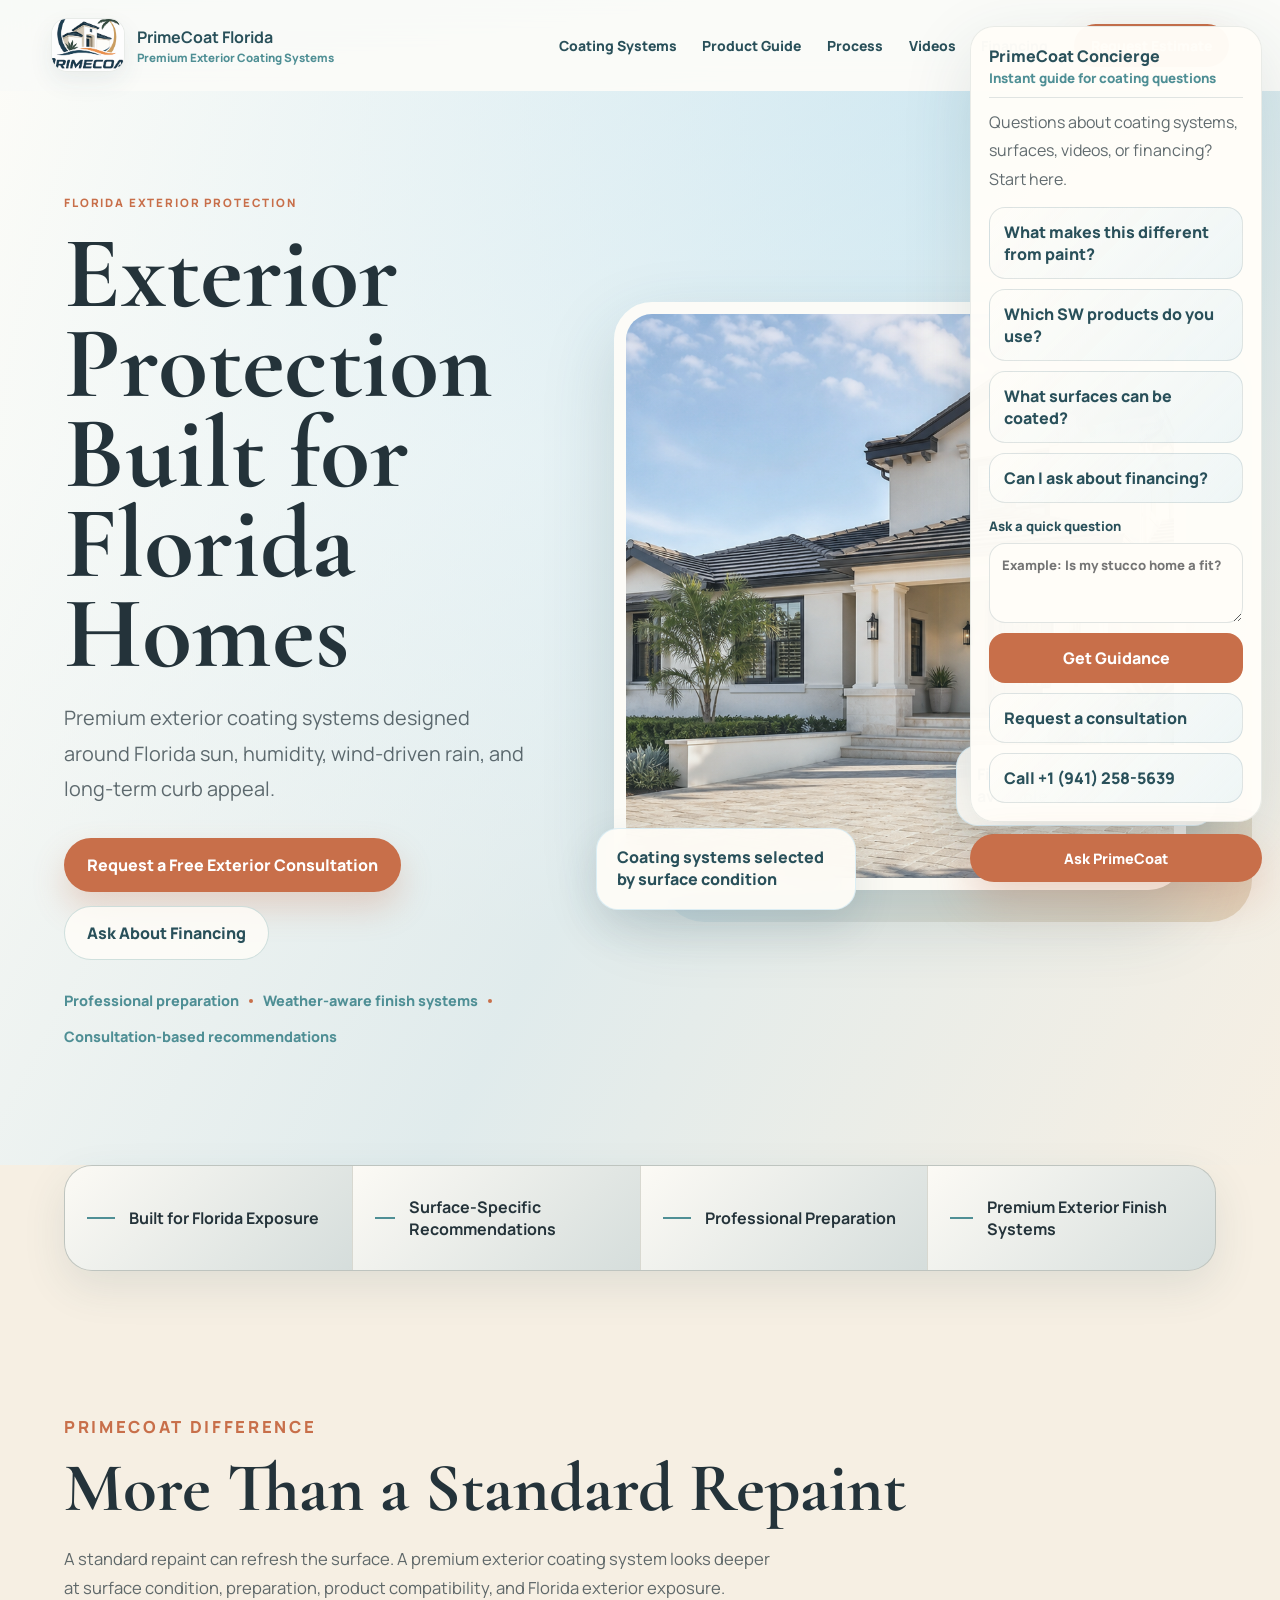
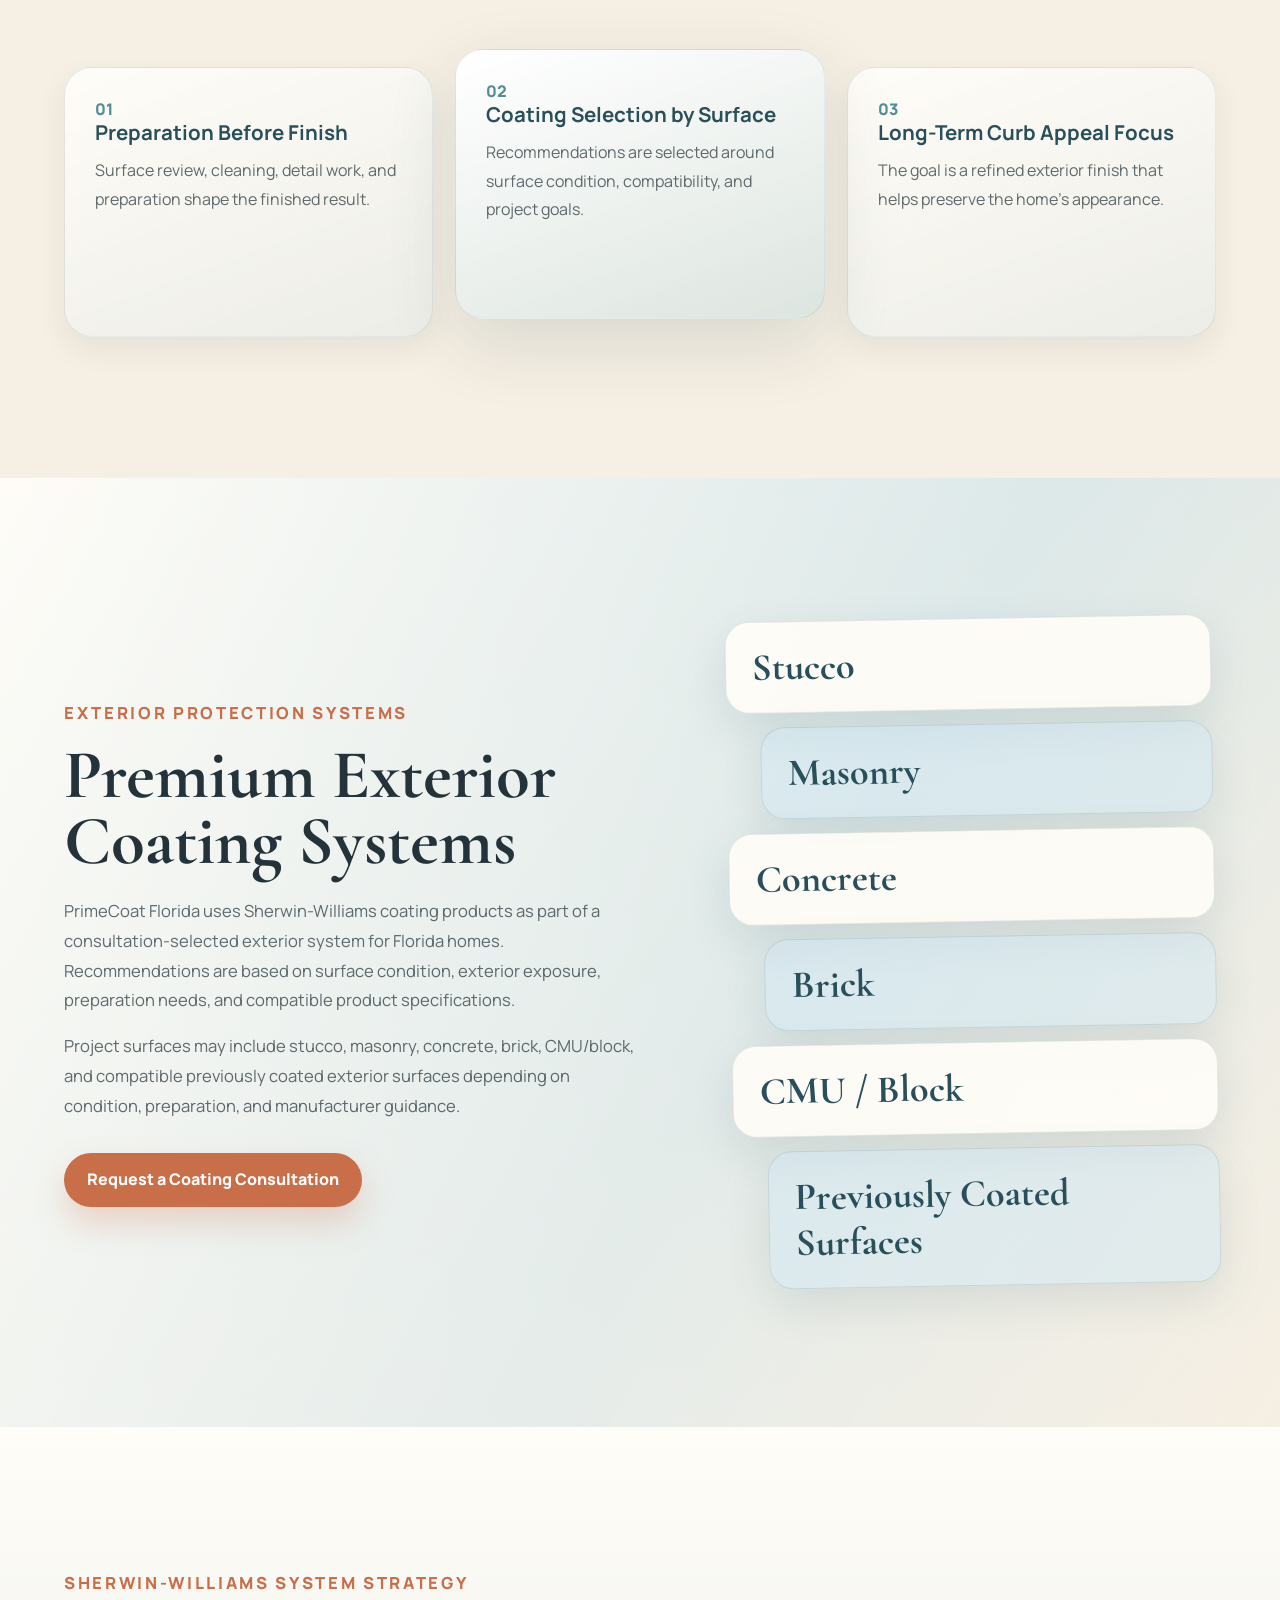
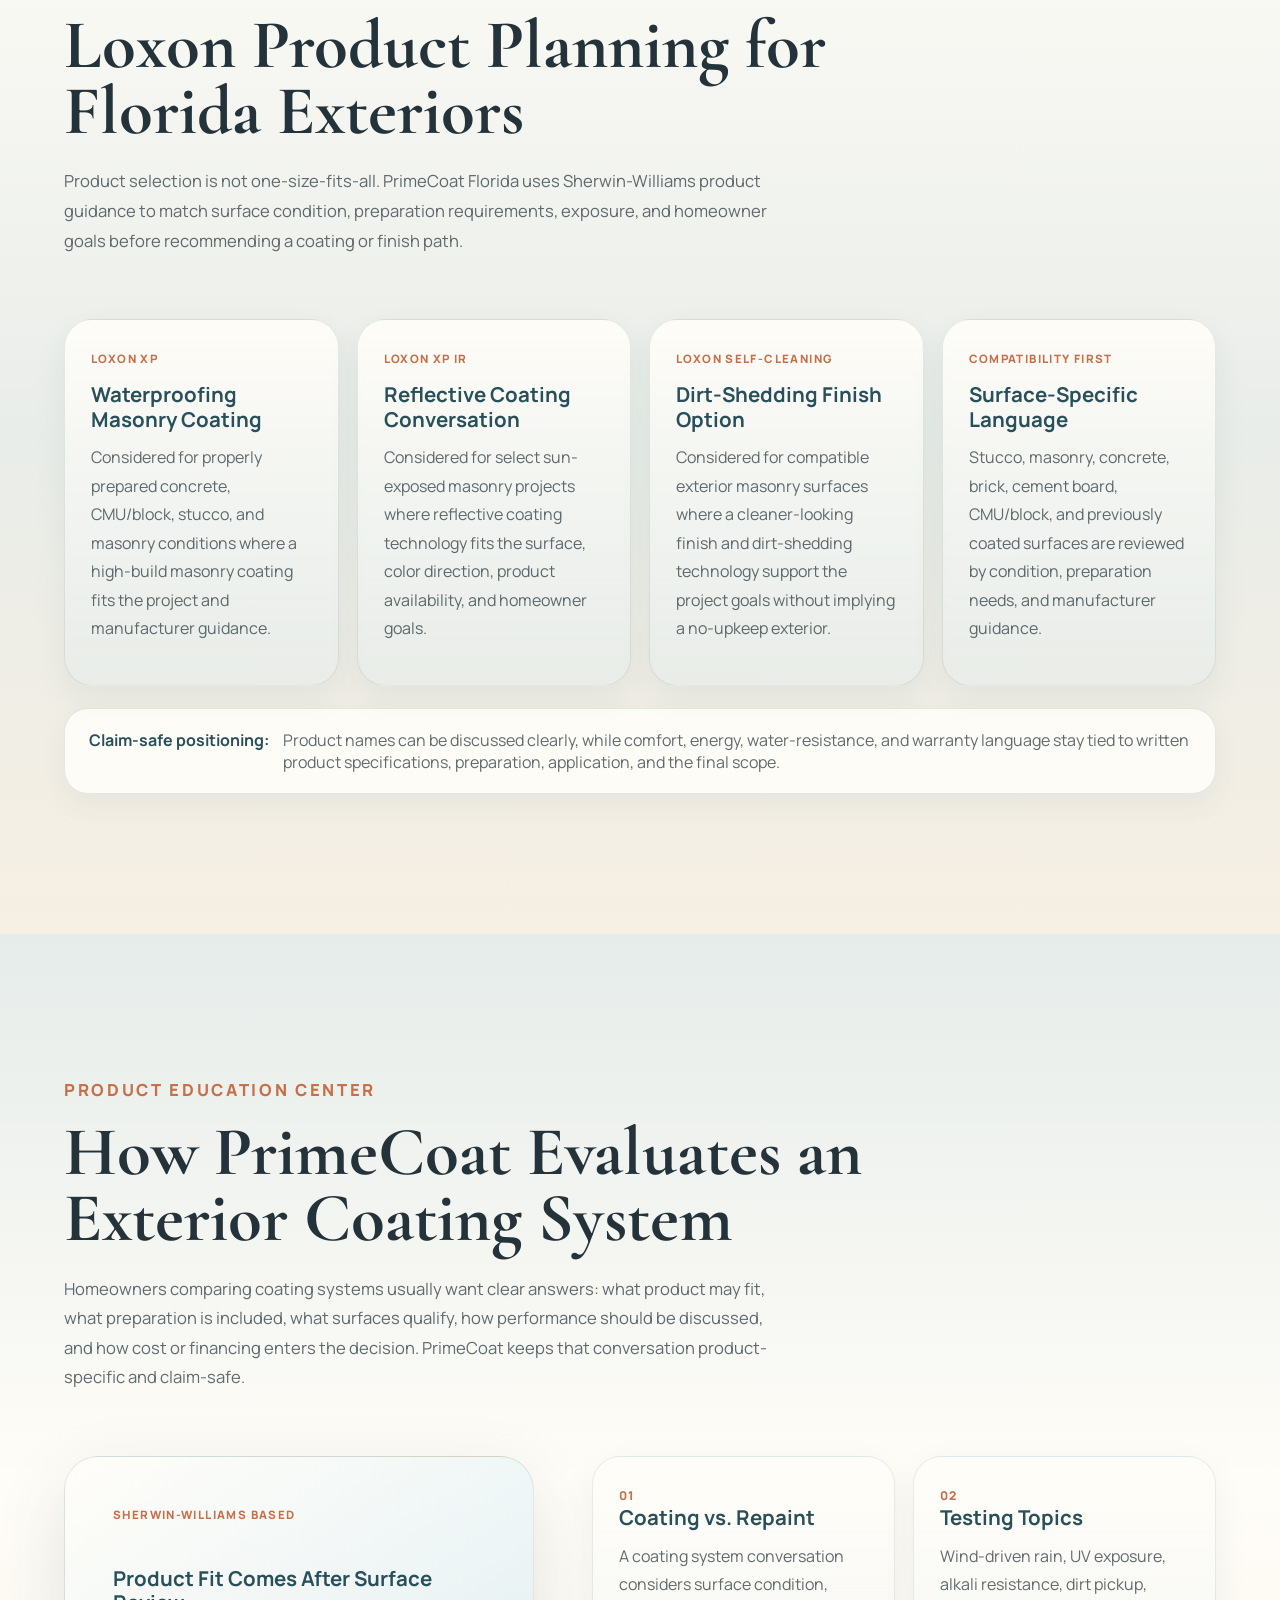
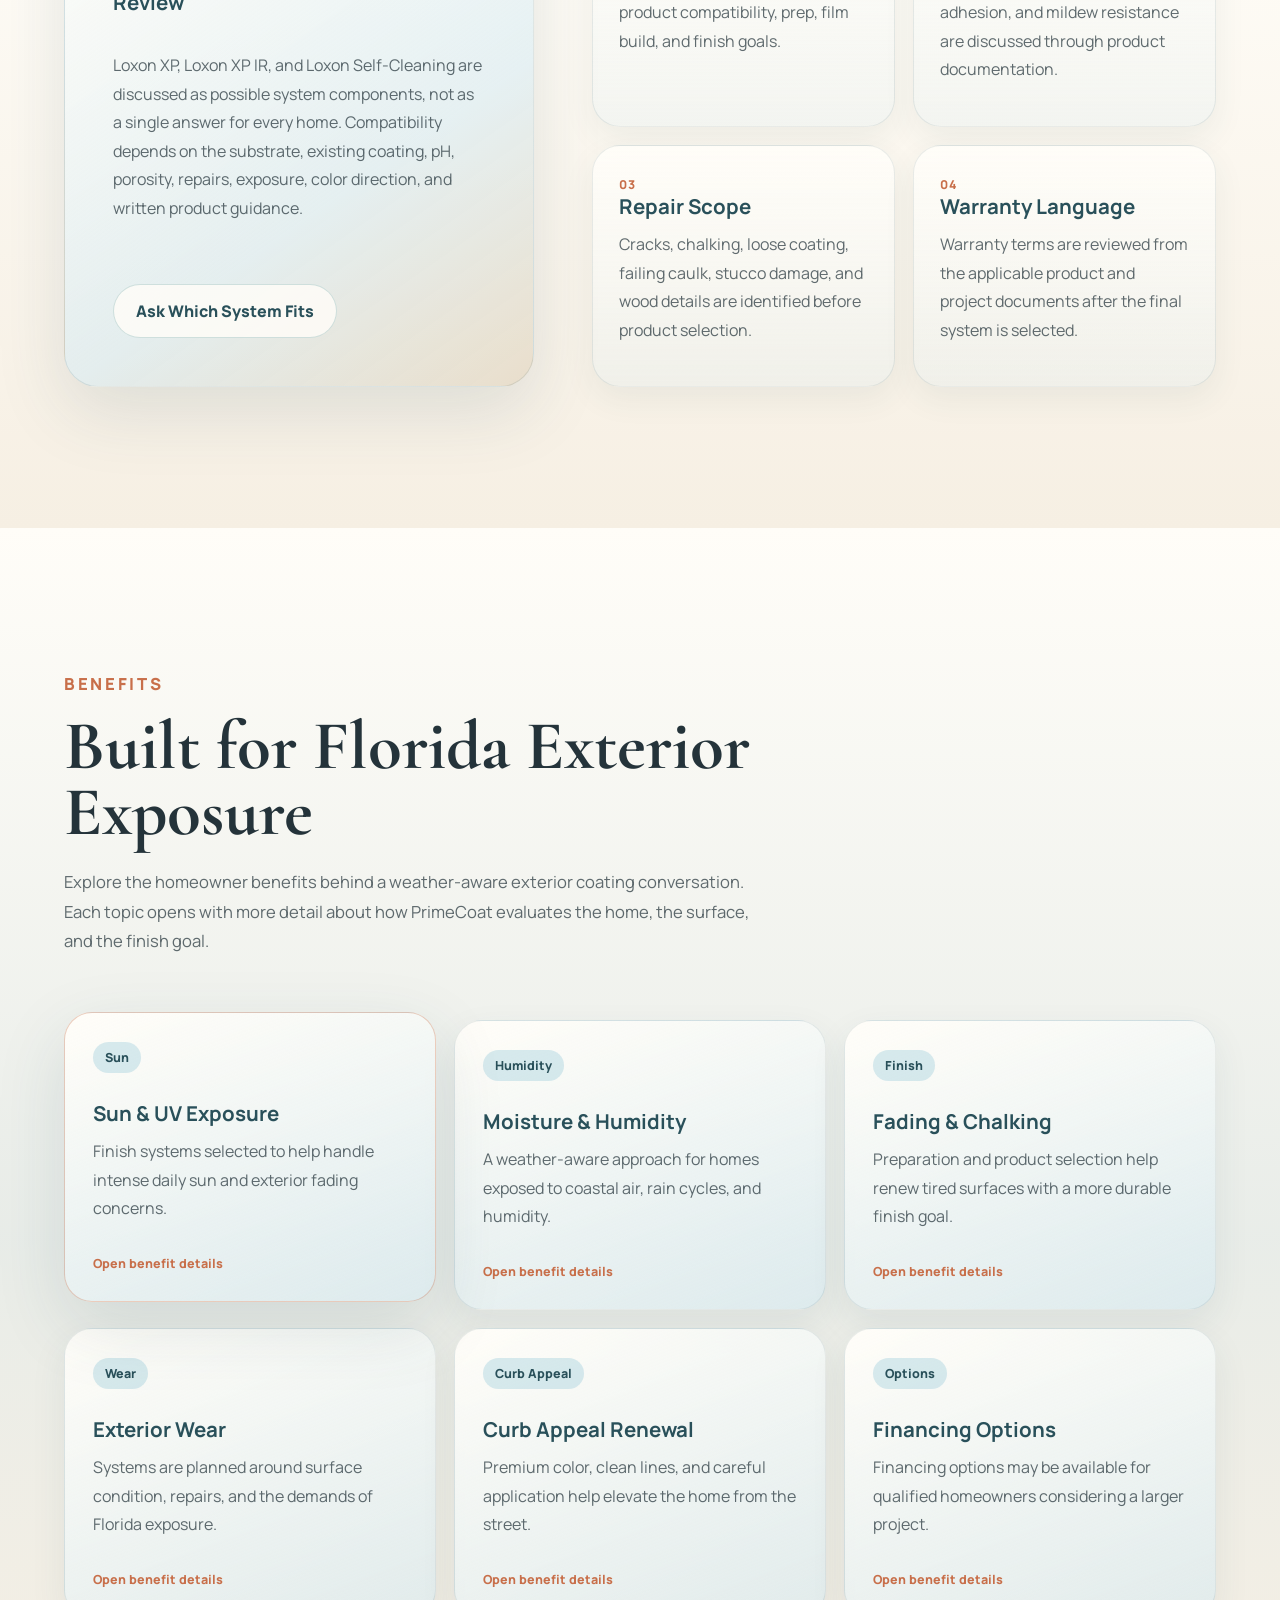
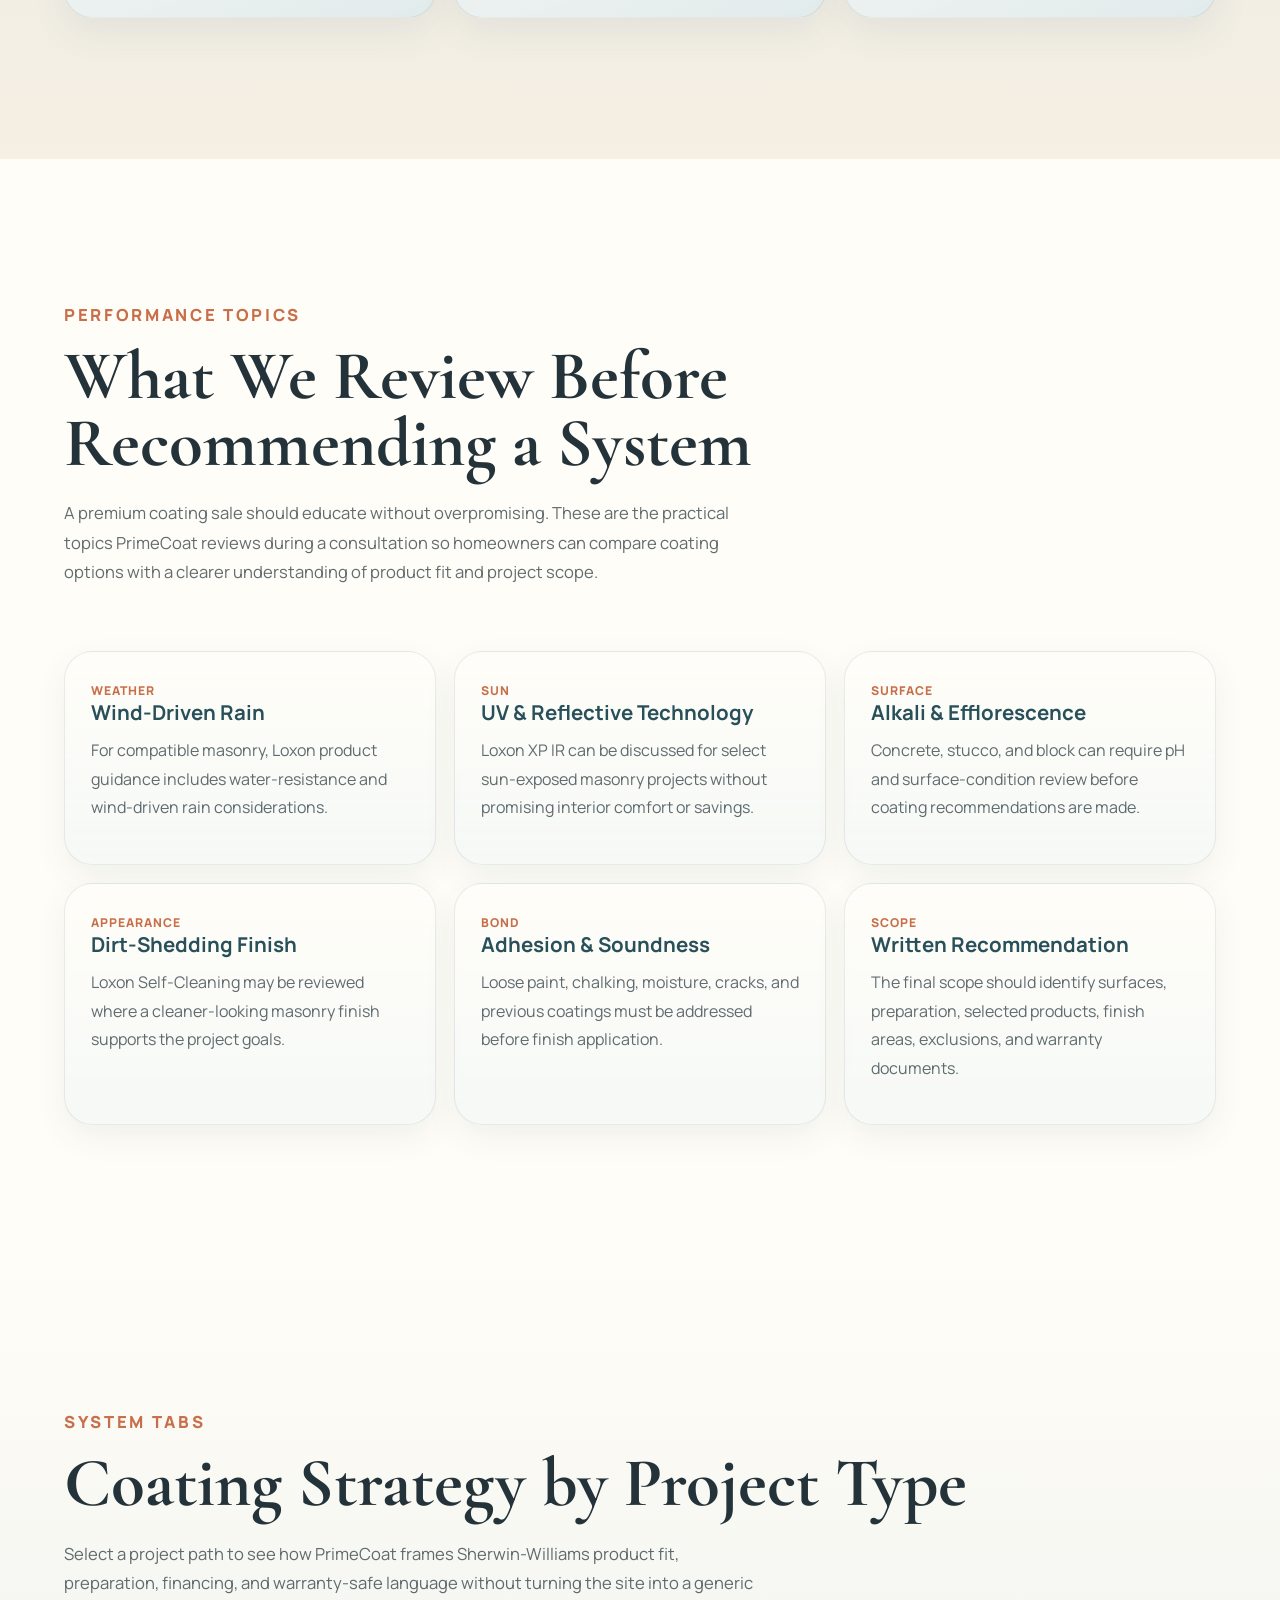
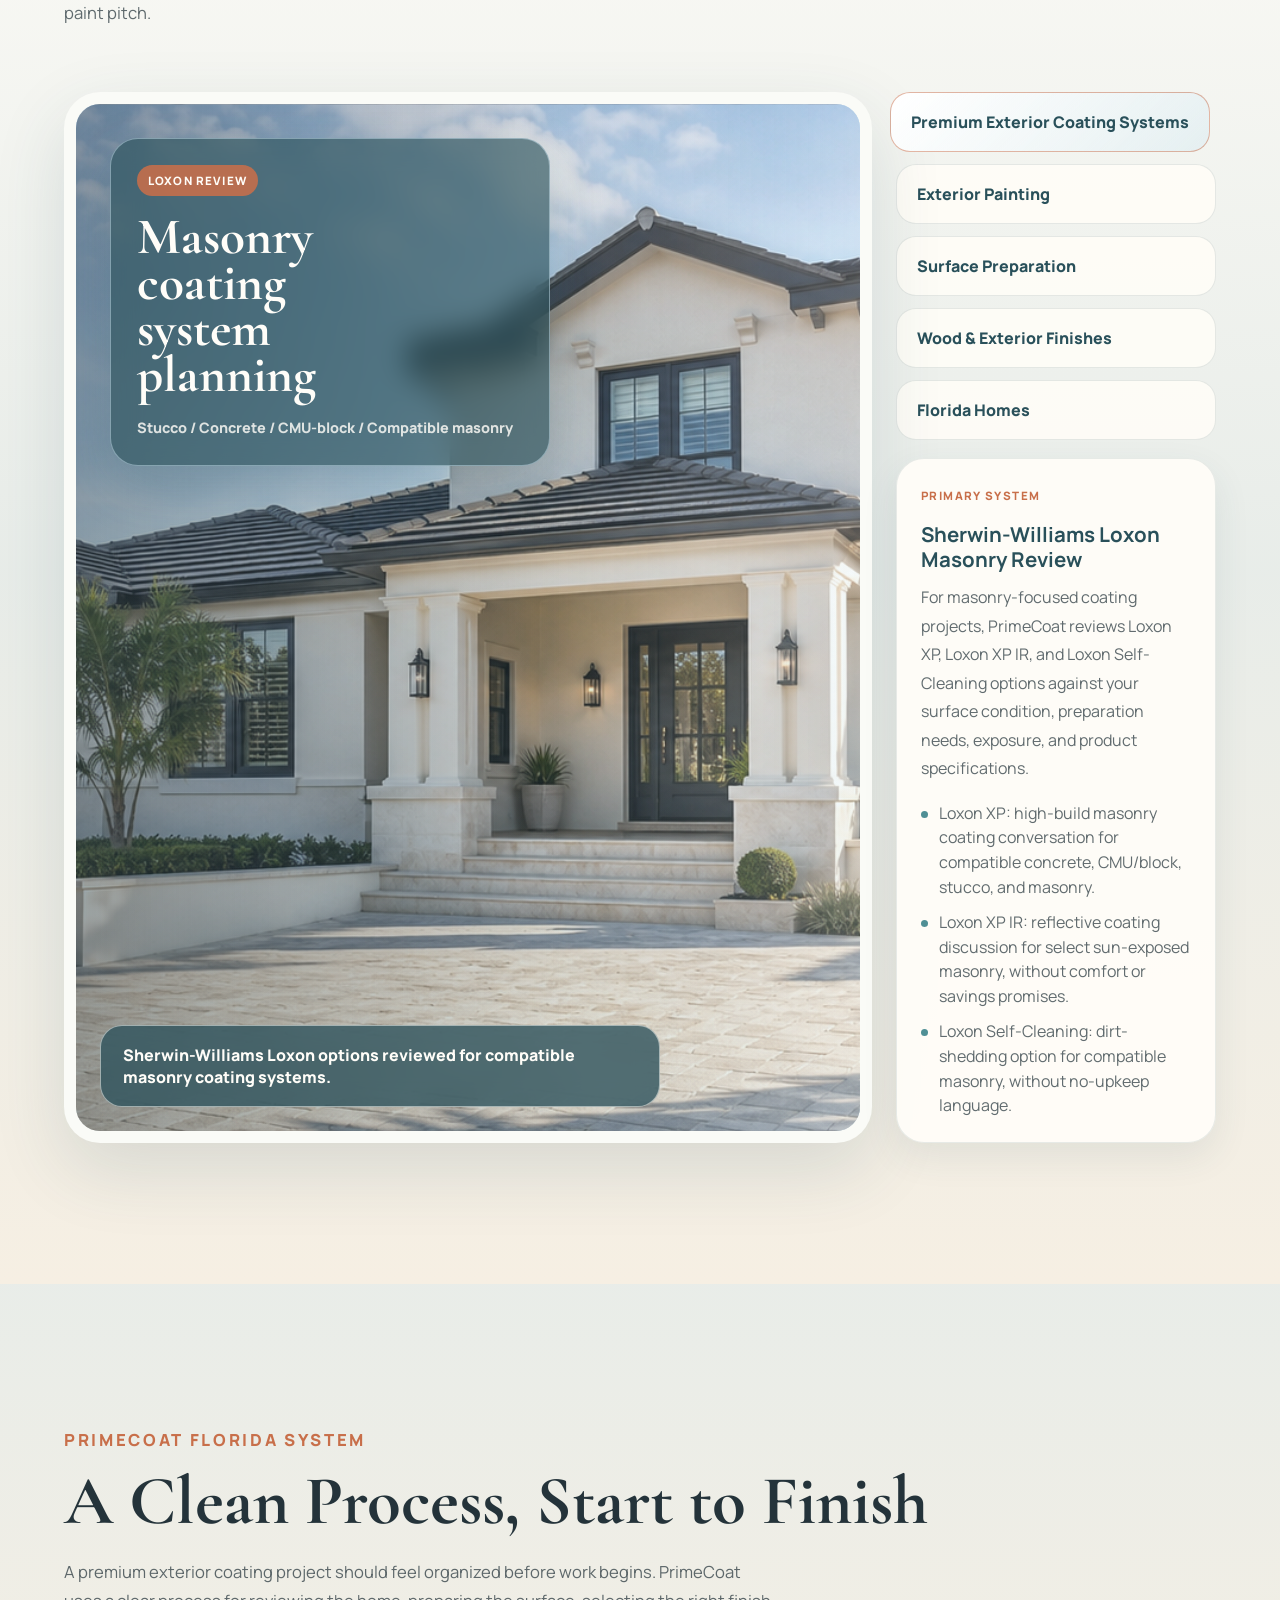
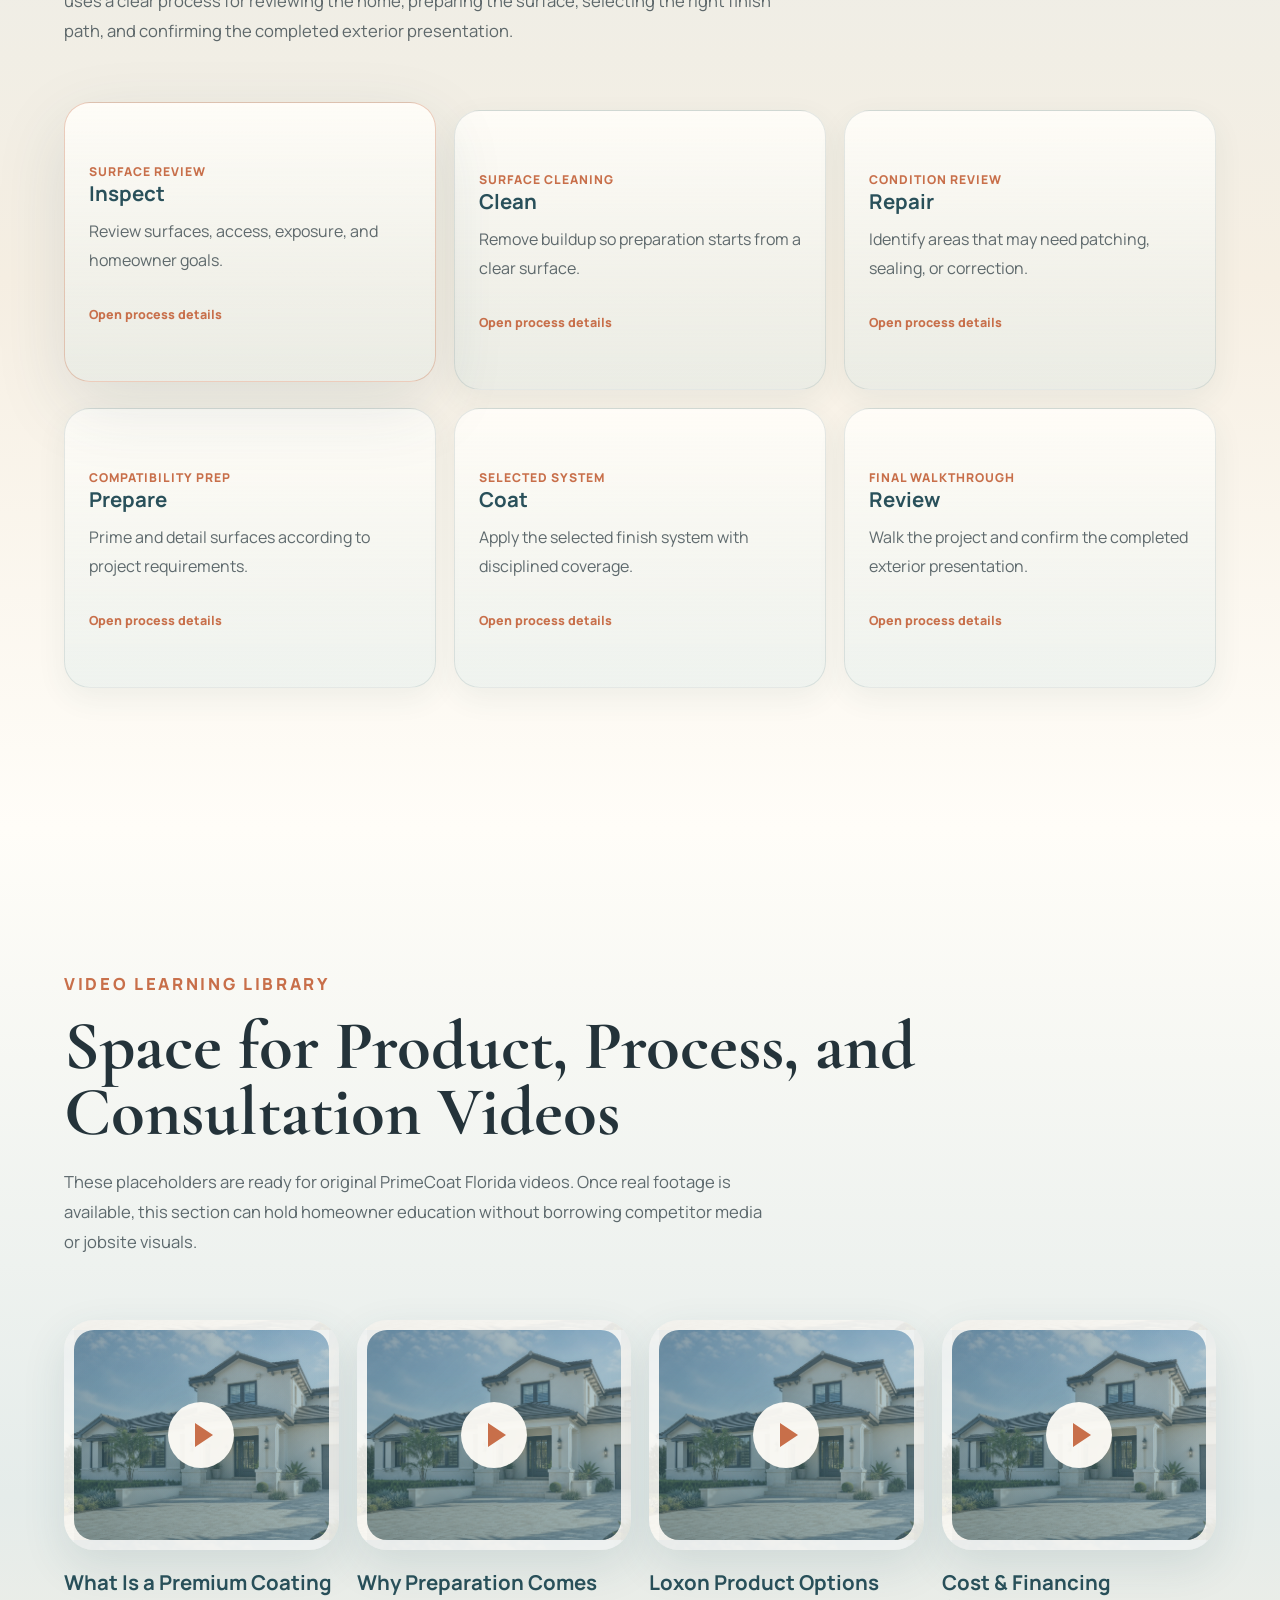
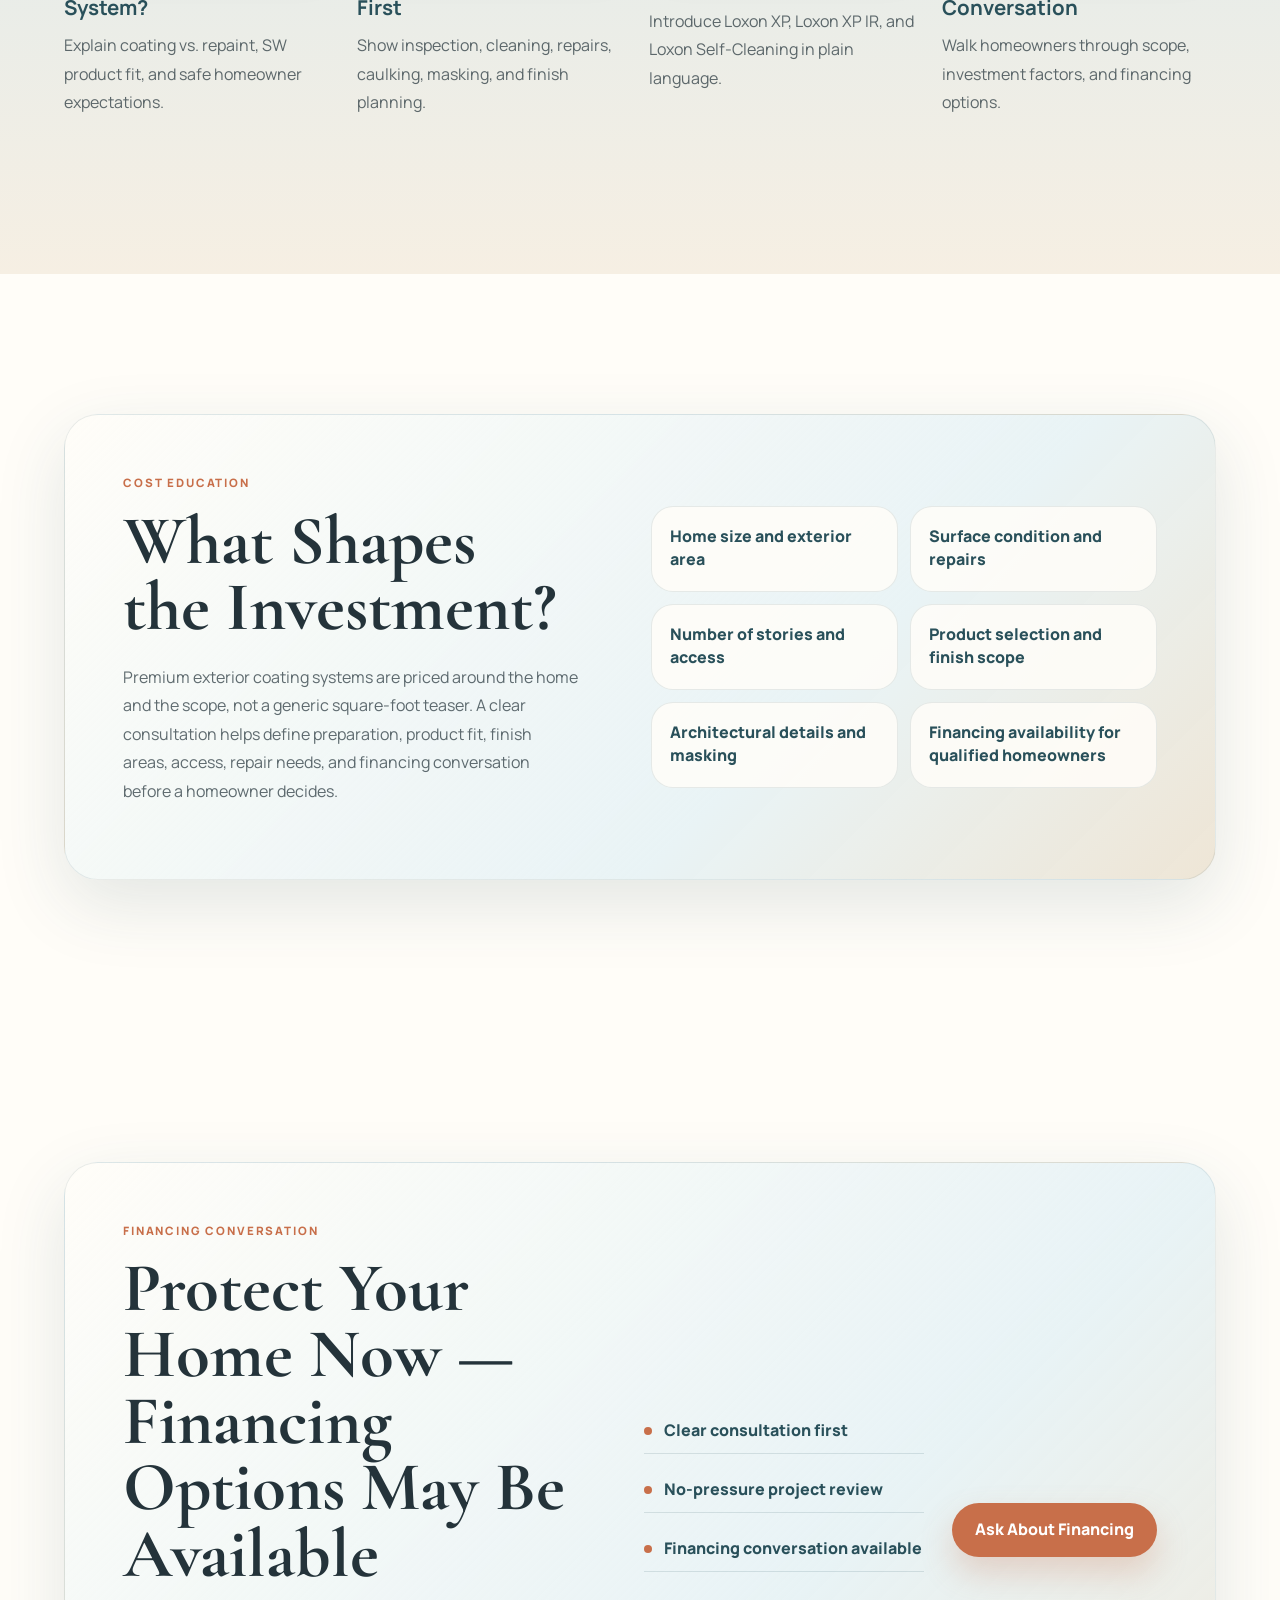
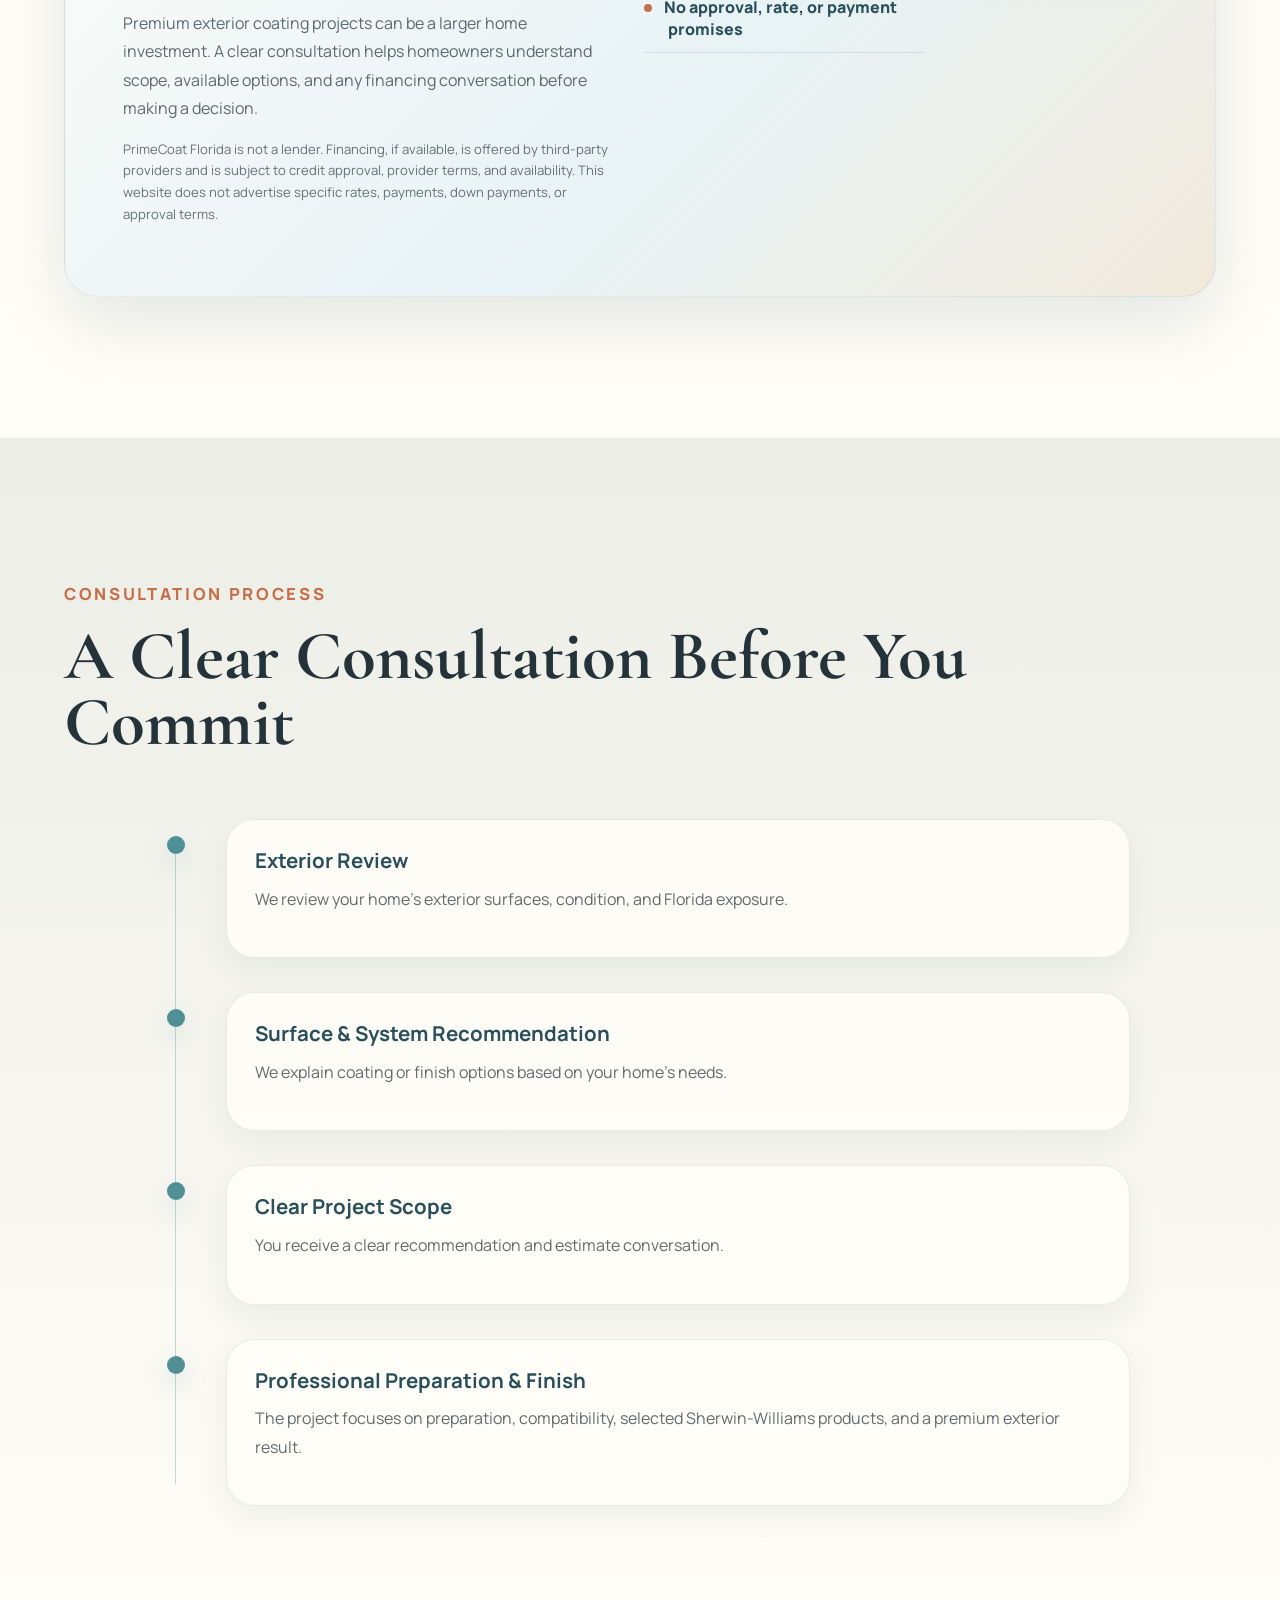
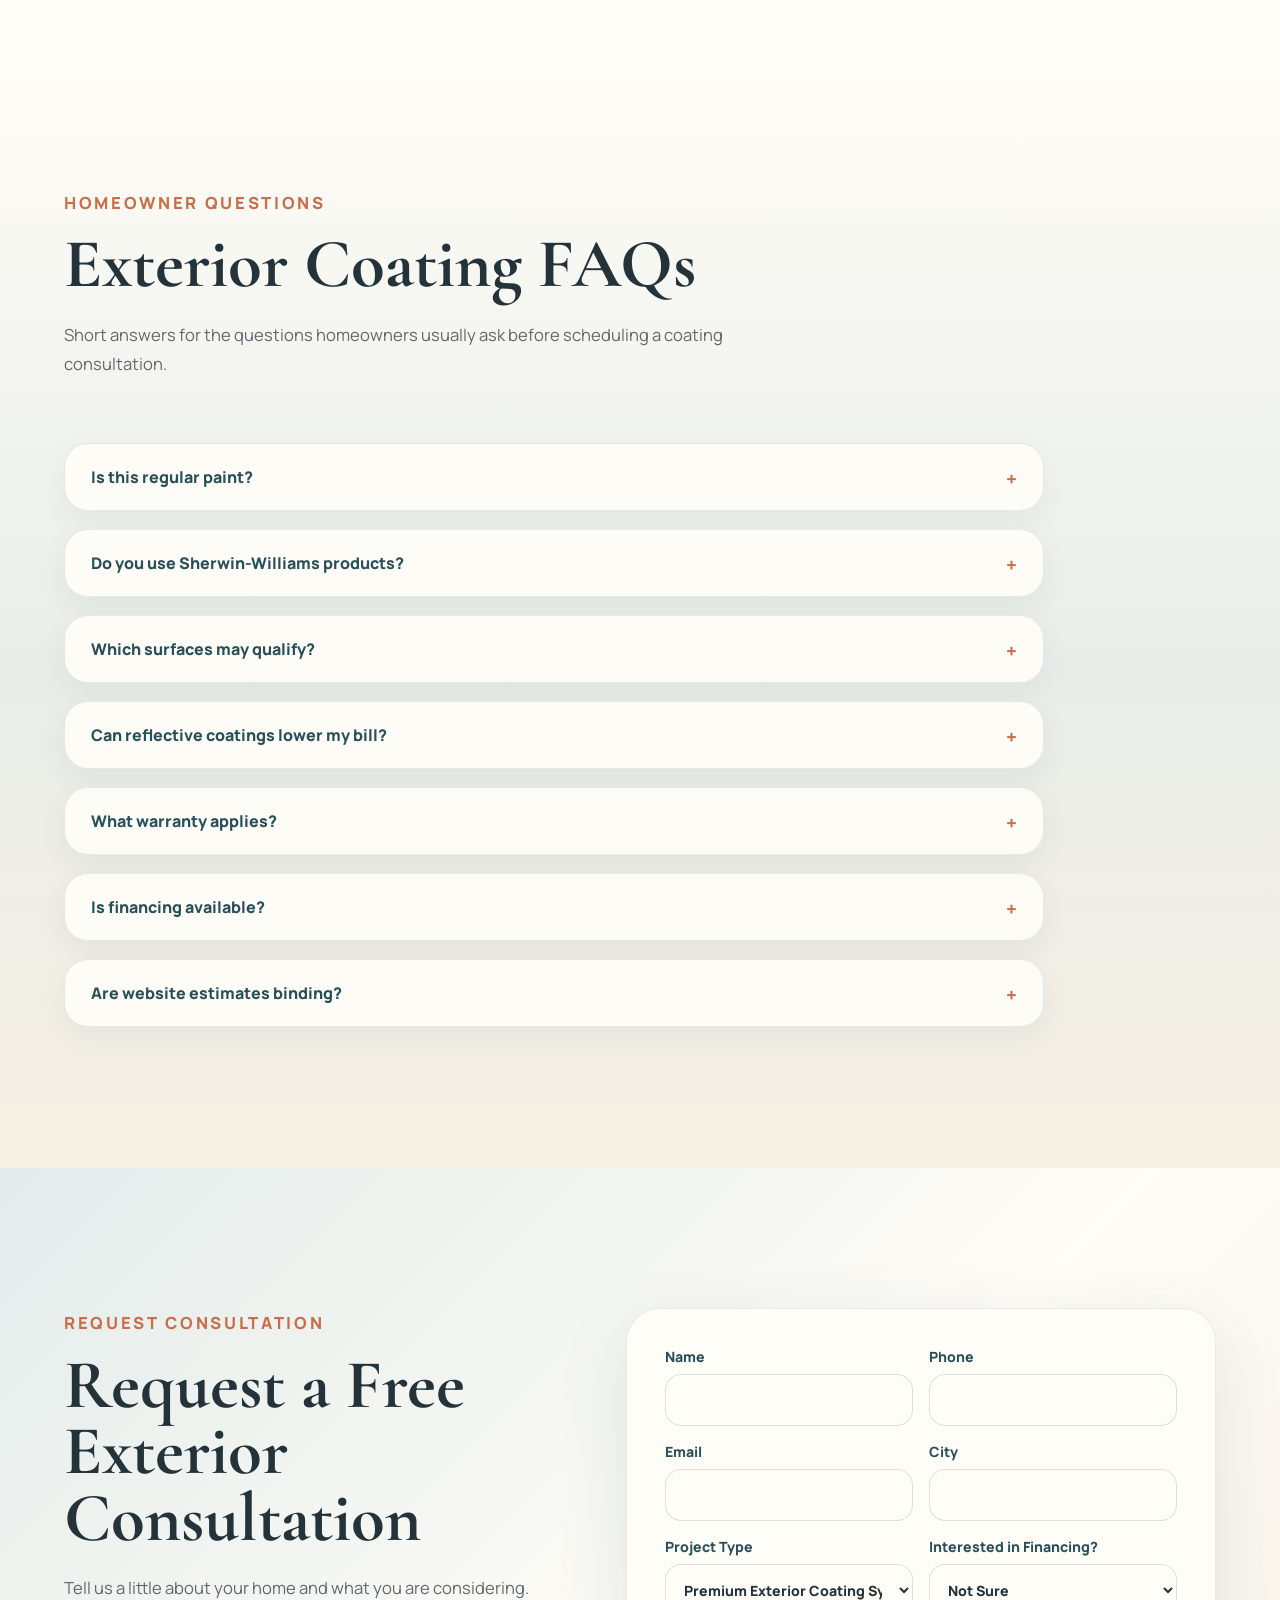
==== index.html @ 5e28ce02 "Add PrimeCoat logo to site" ====
<!doctype html>
<html lang="en">
  <head>
    <meta charset="UTF-8" />
    <meta name="viewport" content="width=device-width, initial-scale=1.0" />
    <meta
      name="description"
      content="PrimeCoat Florida provides premium exterior coating systems for Florida homes with weather-aware finish recommendations and professional preparation."
    />
    <title>PrimeCoat Florida | Premium Exterior Coating Systems</title>
    <link rel="preconnect" href="https://fonts.googleapis.com" />
    <link rel="preconnect" href="https://fonts.gstatic.com" crossorigin />
    <link
      href="https://fonts.googleapis.com/css2?family=Cormorant+Garamond:wght@500;600;700&family=Manrope:wght@400;500;600;700;800&display=swap"
      rel="stylesheet"
    />
    <link rel="stylesheet" href="styles.css" />
  </head>
  <body>
    <header class="site-header" data-header>
      <a class="brand" href="#top" aria-label="PrimeCoat Florida home">
        <span class="brand-logo">
          <img src="assets/primecoat-florida-logo.png" alt="" />
        </span>
        <span class="brand-copy">
          <strong>PrimeCoat Florida</strong>
          <small>Premium Exterior Coating Systems</small>
        </span>
      </a>
      <button class="nav-toggle" type="button" aria-label="Open navigation" data-nav-toggle>
        <span></span>
        <span></span>
      </button>
      <nav class="site-nav" data-nav>
        <a href="#systems">Coating Systems</a>
        <a href="#learning">Product Guide</a>
        <a href="#application">Process</a>
        <a href="#videos">Videos</a>
        <a href="#financing">Financing</a>
        <a class="nav-cta" href="#consultation">Request Estimate</a>
      </nav>
    </header>

    <main id="top">
      <section class="hero" aria-label="PrimeCoat Florida hero">
        <div class="hero-copy">
          <p class="section-label">Florida Exterior Protection</p>
          <h1>Exterior Protection Built for Florida Homes</h1>
          <p class="hero-text">
            Premium exterior coating systems designed around Florida sun, humidity, wind-driven rain, and
            long-term curb appeal.
          </p>
          <div class="hero-actions">
            <a class="button primary" href="#consultation">Request a Free Exterior Consultation</a>
            <a class="button secondary" href="#financing">Ask About Financing</a>
          </div>
          <p class="trust-line">
            Professional preparation <span></span> Weather-aware finish systems <span></span> Consultation-based recommendations
          </p>
        </div>
        <div class="hero-visual" aria-label="Bright premium Florida home exterior">
          <div class="hero-image-card">
            <img src="assets/florida-home-exterior.png" alt="Bright Florida home exterior with refined residential curb appeal" />
          </div>
          <div class="float-card finance-note">Financing options may be available</div>
          <div class="float-card surface-note">Coating systems selected by surface condition</div>
        </div>
      </section>

      <section class="positioning-strip" aria-label="PrimeCoat trust points">
        <article><span></span><strong>Built for Florida Exposure</strong></article>
        <article><span></span><strong>Surface-Specific Recommendations</strong></article>
        <article><span></span><strong>Professional Preparation</strong></article>
        <article><span></span><strong>Premium Exterior Finish Systems</strong></article>
      </section>

      <section class="section difference" id="about">
        <div class="section-intro">
          <p class="section-label">PrimeCoat Difference</p>
          <h2>More Than a Standard Repaint</h2>
          <p>
            A standard repaint can refresh the surface. A premium exterior coating system looks deeper at
            surface condition, preparation, product compatibility, and Florida exterior exposure.
          </p>
        </div>
        <div class="difference-grid">
          <article class="premium-card">
            <span>01</span>
            <h3>Preparation Before Finish</h3>
            <p>Surface review, cleaning, detail work, and preparation shape the finished result.</p>
          </article>
          <article class="premium-card elevated">
            <span>02</span>
            <h3>Coating Selection by Surface</h3>
            <p>Recommendations are selected around surface condition, compatibility, and project goals.</p>
          </article>
          <article class="premium-card">
            <span>03</span>
            <h3>Long-Term Curb Appeal Focus</h3>
            <p>The goal is a refined exterior finish that helps preserve the home's appearance.</p>
          </article>
        </div>
      </section>

      <section class="section systems" id="systems">
        <div class="systems-copy">
          <p class="section-label">Exterior Protection Systems</p>
          <h2>Premium Exterior Coating Systems</h2>
          <p>
            PrimeCoat Florida uses Sherwin-Williams coating products as part of a consultation-selected exterior
            system for Florida homes. Recommendations are based on surface condition, exterior exposure,
            preparation needs, and compatible product specifications.
          </p>
          <p>
            Project surfaces may include stucco, masonry, concrete, brick, CMU/block, and compatible previously
            coated exterior surfaces depending on condition, preparation, and manufacturer guidance.
          </p>
          <a class="button primary" href="#consultation">Request a Coating Consultation</a>
        </div>
        <div class="surface-stack" aria-label="Possible project surfaces">
          <article>Stucco</article>
          <article>Masonry</article>
          <article>Concrete</article>
          <article>Brick</article>
          <article>CMU / Block</article>
          <article>Previously Coated Surfaces</article>
        </div>
      </section>

      <section class="section sw-strategy" id="sw-systems">
        <div class="section-intro">
          <p class="section-label">Sherwin-Williams System Strategy</p>
          <h2>Loxon Product Planning for Florida Exteriors</h2>
          <p>
            Product selection is not one-size-fits-all. PrimeCoat Florida uses Sherwin-Williams product guidance
            to match surface condition, preparation requirements, exposure, and homeowner goals before recommending
            a coating or finish path.
          </p>
        </div>
        <div class="sw-grid">
          <article>
            <span>Loxon XP</span>
            <h3>Waterproofing Masonry Coating</h3>
            <p>
              Considered for properly prepared concrete, CMU/block, stucco, and masonry conditions where a
              high-build masonry coating fits the project and manufacturer guidance.
            </p>
          </article>
          <article>
            <span>Loxon XP IR</span>
            <h3>Reflective Coating Conversation</h3>
            <p>
              Considered for select sun-exposed masonry projects where reflective coating technology fits the
              surface, color direction, product availability, and homeowner goals.
            </p>
          </article>
          <article>
            <span>Loxon Self-Cleaning</span>
            <h3>Dirt-Shedding Finish Option</h3>
            <p>
              Considered for compatible exterior masonry surfaces where a cleaner-looking finish and dirt-shedding
              technology support the project goals without implying a no-upkeep exterior.
            </p>
          </article>
          <article>
            <span>Compatibility First</span>
            <h3>Surface-Specific Language</h3>
            <p>
              Stucco, masonry, concrete, brick, cement board, CMU/block, and previously coated surfaces are reviewed
              by condition, preparation needs, and manufacturer guidance.
            </p>
          </article>
        </div>
        <div class="strategy-note">
          <strong>Claim-safe positioning:</strong>
          <span>
            Product names can be discussed clearly, while comfort, energy, water-resistance, and warranty language
            stay tied to written product specifications, preparation, application, and the final scope.
          </span>
        </div>
      </section>

      <section class="section learning" id="learning">
        <div class="section-intro">
          <p class="section-label">Product Education Center</p>
          <h2>How PrimeCoat Evaluates an Exterior Coating System</h2>
          <p>
            Homeowners comparing coating systems usually want clear answers: what product may fit, what preparation
            is included, what surfaces qualify, how performance should be discussed, and how cost or financing enters
            the decision. PrimeCoat keeps that conversation product-specific and claim-safe.
          </p>
        </div>
        <div class="learning-layout">
          <article class="learning-feature">
            <p class="mini-label">Sherwin-Williams Based</p>
            <h3>Product Fit Comes After Surface Review</h3>
            <p>
              Loxon XP, Loxon XP IR, and Loxon Self-Cleaning are discussed as possible system components, not as a
              single answer for every home. Compatibility depends on the substrate, existing coating, pH, porosity,
              repairs, exposure, color direction, and written product guidance.
            </p>
            <a class="button secondary" href="#consultation">Ask Which System Fits</a>
          </article>
          <div class="learning-grid">
            <article>
              <span>01</span>
              <h3>Coating vs. Repaint</h3>
              <p>A coating system conversation considers surface condition, product compatibility, prep, film build, and finish goals.</p>
            </article>
            <article>
              <span>02</span>
              <h3>Testing Topics</h3>
              <p>Wind-driven rain, UV exposure, alkali resistance, dirt pickup, adhesion, and mildew resistance are discussed through product documentation.</p>
            </article>
            <article>
              <span>03</span>
              <h3>Repair Scope</h3>
              <p>Cracks, chalking, loose coating, failing caulk, stucco damage, and wood details are identified before product selection.</p>
            </article>
            <article>
              <span>04</span>
              <h3>Warranty Language</h3>
              <p>Warranty terms are reviewed from the applicable product and project documents after the final system is selected.</p>
            </article>
          </div>
        </div>
      </section>

      <section class="section exposure" id="finishes">
        <div class="section-intro compact">
          <p class="section-label">Benefits</p>
          <h2>Built for Florida Exterior Exposure</h2>
          <p>
            Explore the homeowner benefits behind a weather-aware exterior coating conversation. Each topic opens
            with more detail about how PrimeCoat evaluates the home, the surface, and the finish goal.
          </p>
        </div>
        <div class="exposure-shell">
          <div class="exposure-track" data-exposure-track>
            <button class="exposure-card is-active" type="button" data-benefit-card="sun">
              <span>Sun</span>
              <h3>Sun &amp; UV Exposure</h3>
              <p>Finish systems selected to help handle intense daily sun and exterior fading concerns.</p>
              <strong>Open benefit details</strong>
            </button>
            <button class="exposure-card" type="button" data-benefit-card="moisture">
              <span>Humidity</span>
              <h3>Moisture &amp; Humidity</h3>
              <p>A weather-aware approach for homes exposed to coastal air, rain cycles, and humidity.</p>
              <strong>Open benefit details</strong>
            </button>
            <button class="exposure-card" type="button" data-benefit-card="chalking">
              <span>Finish</span>
              <h3>Fading &amp; Chalking</h3>
              <p>Preparation and product selection help renew tired surfaces with a more durable finish goal.</p>
              <strong>Open benefit details</strong>
            </button>
            <button class="exposure-card" type="button" data-benefit-card="wear">
              <span>Wear</span>
              <h3>Exterior Wear</h3>
              <p>Systems are planned around surface condition, repairs, and the demands of Florida exposure.</p>
              <strong>Open benefit details</strong>
            </button>
            <button class="exposure-card" type="button" data-benefit-card="curb">
              <span>Curb Appeal</span>
              <h3>Curb Appeal Renewal</h3>
              <p>Premium color, clean lines, and careful application help elevate the home from the street.</p>
              <strong>Open benefit details</strong>
            </button>
            <button class="exposure-card" type="button" data-benefit-card="financing">
              <span>Options</span>
              <h3>Financing Options</h3>
              <p>Financing options may be available for qualified homeowners considering a larger project.</p>
              <strong>Open benefit details</strong>
            </button>
          </div>
        </div>
        <div class="benefit-panel" data-benefit-panel hidden>
          <div class="benefit-panel-card" role="dialog" aria-modal="true" aria-labelledby="benefit-title">
            <button class="modal-close" type="button" aria-label="Close benefit details" data-benefit-close>&times;</button>
            <p class="mini-label" data-benefit-label>Benefit Detail</p>
            <h3 id="benefit-title" data-benefit-title>Sun &amp; UV Exposure</h3>
            <p data-benefit-copy>
              Finish systems are selected with Florida exterior exposure in mind.
            </p>
            <ul data-benefit-list></ul>
            <a class="button primary" href="#consultation">Request a Free Exterior Consultation</a>
          </div>
        </div>
      </section>

      <section class="section performance" id="performance">
        <div class="section-intro">
          <p class="section-label">Performance Topics</p>
          <h2>What We Review Before Recommending a System</h2>
          <p>
            A premium coating sale should educate without overpromising. These are the practical topics PrimeCoat
            reviews during a consultation so homeowners can compare coating options with a clearer understanding of
            product fit and project scope.
          </p>
        </div>
        <div class="performance-grid">
          <article>
            <span>Weather</span>
            <h3>Wind-Driven Rain</h3>
            <p>For compatible masonry, Loxon product guidance includes water-resistance and wind-driven rain considerations.</p>
          </article>
          <article>
            <span>Sun</span>
            <h3>UV &amp; Reflective Technology</h3>
            <p>Loxon XP IR can be discussed for select sun-exposed masonry projects without promising interior comfort or savings.</p>
          </article>
          <article>
            <span>Surface</span>
            <h3>Alkali &amp; Efflorescence</h3>
            <p>Concrete, stucco, and block can require pH and surface-condition review before coating recommendations are made.</p>
          </article>
          <article>
            <span>Appearance</span>
            <h3>Dirt-Shedding Finish</h3>
            <p>Loxon Self-Cleaning may be reviewed where a cleaner-looking masonry finish supports the project goals.</p>
          </article>
          <article>
            <span>Bond</span>
            <h3>Adhesion &amp; Soundness</h3>
            <p>Loose paint, chalking, moisture, cracks, and previous coatings must be addressed before finish application.</p>
          </article>
          <article>
            <span>Scope</span>
            <h3>Written Recommendation</h3>
            <p>The final scope should identify surfaces, preparation, selected products, finish areas, exclusions, and warranty documents.</p>
          </article>
        </div>
      </section>

      <section class="section gallery" id="gallery">
        <div class="section-intro">
          <p class="section-label">System Tabs</p>
          <h2>Coating Strategy by Project Type</h2>
          <p>
            Select a project path to see how PrimeCoat frames Sherwin-Williams product fit, preparation,
            financing, and warranty-safe language without turning the site into a generic paint pitch.
          </p>
        </div>
        <div class="gallery-layout">
          <div class="gallery-stage" aria-live="polite" aria-label="Active project strategy visual">
            <div class="gallery-image is-active coating" data-gallery-visual="coating" aria-hidden="false">
              <div class="gallery-visual-copy">
                <span>Loxon Review</span>
                <strong>Masonry coating system planning</strong>
                <small>Stucco / Concrete / CMU-block / Compatible masonry</small>
              </div>
            </div>
            <div class="gallery-image painting" data-gallery-visual="painting" aria-hidden="true">
              <div class="gallery-visual-copy">
                <span>Finish System</span>
                <strong>Exterior painting when coating is not the fit</strong>
                <small>Substrate-led products / Scope clarity / Refined curb appeal</small>
              </div>
            </div>
            <div class="gallery-image prep" data-gallery-visual="prep" aria-hidden="true">
              <div class="gallery-visual-copy">
                <span>Preparation First</span>
                <strong>Clean, sound, compatible surfaces</strong>
                <small>Chalking / Cracks / Peeling / pH / Previous coatings</small>
              </div>
            </div>
            <div class="gallery-image wood" data-gallery-visual="wood" aria-hidden="true">
              <div class="gallery-visual-copy">
                <span>Separate Path</span>
                <strong>Wood and exterior finish compatibility</strong>
                <small>Trim / Doors / Accents / Stains / Primers</small>
              </div>
            </div>
            <div class="gallery-image projects" data-gallery-visual="projects" aria-hidden="true">
              <div class="gallery-visual-copy">
                <span>Florida Strategy</span>
                <strong>Premium, competitor-smart consultation</strong>
                <small>Product planning / Financing discussion / Written scope</small>
              </div>
            </div>
            <div class="gallery-caption" data-gallery-caption>
              Sherwin-Williams Loxon options reviewed for compatible masonry coating systems.
            </div>
          </div>
          <div class="system-tabs-wrap">
            <div class="gallery-tabs" role="tablist" aria-label="Project strategy tabs">
              <button class="is-active" id="tab-coating" type="button" role="tab" aria-selected="true" aria-controls="panel-coating" data-gallery-tab="coating">Premium Exterior Coating Systems</button>
              <button id="tab-painting" type="button" role="tab" aria-selected="false" aria-controls="panel-painting" data-gallery-tab="painting">Exterior Painting</button>
              <button id="tab-prep" type="button" role="tab" aria-selected="false" aria-controls="panel-prep" data-gallery-tab="prep">Surface Preparation</button>
              <button id="tab-wood" type="button" role="tab" aria-selected="false" aria-controls="panel-wood" data-gallery-tab="wood">Wood &amp; Exterior Finishes</button>
              <button id="tab-projects" type="button" role="tab" aria-selected="false" aria-controls="panel-projects" data-gallery-tab="projects">Florida Homes</button>
            </div>
            <div class="system-panels">
              <article class="system-panel is-active" id="panel-coating" role="tabpanel" aria-labelledby="tab-coating" data-system-panel="coating">
                <p class="mini-label">Primary System</p>
                <h3>Sherwin-Williams Loxon Masonry Review</h3>
                <p>
                  For masonry-focused coating projects, PrimeCoat reviews Loxon XP, Loxon XP IR, and Loxon
                  Self-Cleaning options against your surface condition, preparation needs, exposure, and product
                  specifications.
                </p>
                <ul>
                  <li>Loxon XP: high-build masonry coating conversation for compatible concrete, CMU/block, stucco, and masonry.</li>
                  <li>Loxon XP IR: reflective coating discussion for select sun-exposed masonry, without comfort or savings promises.</li>
                  <li>Loxon Self-Cleaning: dirt-shedding option for compatible masonry, without no-upkeep language.</li>
                </ul>
              </article>
              <article class="system-panel" id="panel-painting" role="tabpanel" aria-labelledby="tab-painting" data-system-panel="painting" hidden>
                <p class="mini-label">Finish Refresh</p>
                <h3>Exterior Painting as a Finish System</h3>
                <p>
                  Some homes may need a premium exterior paint or finish path rather than a masonry coating system.
                  The recommendation depends on substrate, existing coatings, and project goals.
                </p>
                <ul>
                  <li>Best fit: compatible exterior walls, trim, accents, and finish refreshes.</li>
                  <li>Strategy: separate standard finish work from masonry coating recommendations.</li>
                  <li>Language: selected based on project conditions and manufacturer guidance.</li>
                </ul>
              </article>
              <article class="system-panel" id="panel-prep" role="tabpanel" aria-labelledby="tab-prep" data-system-panel="prep" hidden>
                <p class="mini-label">Before Product</p>
                <h3>Preparation Determines the System</h3>
                <p>
                  Surface preparation comes before product selection. Cleaning, soundness, chalking, peeling,
                  porosity, pH, cracks, and previous coatings all affect the recommendation.
                </p>
                <ul>
                  <li>Best fit: homes where surface condition needs a careful review.</li>
                  <li>Strategy: preparation notes support compatibility and a clearer scope.</li>
                  <li>Warranty-safe: terms depend on product specs, substrate, preparation, and proper application.</li>
                </ul>
              </article>
              <article class="system-panel" id="panel-wood" role="tabpanel" aria-labelledby="tab-wood" data-system-panel="wood" hidden>
                <p class="mini-label">Separate Finish Path</p>
                <h3>Wood &amp; Exterior Finish Compatibility</h3>
                <p>
                  Wood features are reviewed separately from masonry. They may require different primers, stains,
                  or finish products than stucco, concrete, or CMU/block.
                </p>
                <ul>
                  <li>Best fit: doors, accents, soffit details, railings, and exterior wood features.</li>
                  <li>Strategy: keep masonry Loxon language separate from wood finishing language.</li>
                  <li>Language: finish approach depends on exposure, existing condition, and compatible products.</li>
                </ul>
              </article>
              <article class="system-panel" id="panel-projects" role="tabpanel" aria-labelledby="tab-projects" data-system-panel="projects" hidden>
                <p class="mini-label">Florida Strategy</p>
                <h3>Competitor-Smart, Claim-Safe Positioning</h3>
                <p>
                  PrimeCoat does not need exaggerated promises to compete. The stronger strategy is consultation,
                  preparation, Sherwin-Williams product planning, financing conversation, and clear scope.
                </p>
                <ul>
                  <li>Best fit: homeowners comparing premium coating systems and repaint options.</li>
                  <li>Financing: options may be available for qualified homeowners after scope is understood.</li>
                  <li>Language: weather-aware finish systems for Florida exposure, with written warranty terms confirmed during consultation.</li>
                </ul>
              </article>
            </div>
          </div>
        </div>
      </section>

      <section class="section application" id="application">
        <div class="section-intro">
          <p class="section-label">PrimeCoat Florida System</p>
          <h2>A Clean Process, Start to Finish</h2>
          <p>
            A premium exterior coating project should feel organized before work begins. PrimeCoat uses a clear
            process for reviewing the home, preparing the surface, selecting the right finish path, and confirming
            the completed exterior presentation.
          </p>
        </div>
        <div class="process-map">
          <button class="process-step is-active" type="button" data-process-step="inspect">
            <span>Surface Review</span>
            <h3>Inspect</h3>
            <p>Review surfaces, access, exposure, and homeowner goals.</p>
            <strong>Open process details</strong>
          </button>
          <button class="process-step" type="button" data-process-step="clean">
            <span>Surface Cleaning</span>
            <h3>Clean</h3>
            <p>Remove buildup so preparation starts from a clear surface.</p>
            <strong>Open process details</strong>
          </button>
          <button class="process-step" type="button" data-process-step="repair">
            <span>Condition Review</span>
            <h3>Repair</h3>
            <p>Identify areas that may need patching, sealing, or correction.</p>
            <strong>Open process details</strong>
          </button>
          <button class="process-step" type="button" data-process-step="prepare">
            <span>Compatibility Prep</span>
            <h3>Prepare</h3>
            <p>Prime and detail surfaces according to project requirements.</p>
            <strong>Open process details</strong>
          </button>
          <button class="process-step" type="button" data-process-step="coat">
            <span>Selected System</span>
            <h3>Coat</h3>
            <p>Apply the selected finish system with disciplined coverage.</p>
            <strong>Open process details</strong>
          </button>
          <button class="process-step" type="button" data-process-step="review">
            <span>Final Walkthrough</span>
            <h3>Review</h3>
            <p>Walk the project and confirm the completed exterior presentation.</p>
            <strong>Open process details</strong>
          </button>
        </div>
        <div class="process-panel" data-process-panel hidden>
          <div class="process-panel-card" role="dialog" aria-modal="true" aria-labelledby="process-title">
            <button class="modal-close" type="button" aria-label="Close process details" data-process-close>&times;</button>
            <p class="mini-label" data-process-label>Process Detail</p>
            <h3 id="process-title" data-process-title>Inspect</h3>
            <p data-process-copy>
              PrimeCoat reviews the home before recommending a finish path.
            </p>
            <ul data-process-list></ul>
            <a class="button primary" href="#consultation">Request a Free Exterior Consultation</a>
          </div>
        </div>
      </section>

      <section class="section videos" id="videos">
        <div class="section-intro">
          <p class="section-label">Video Learning Library</p>
          <h2>Space for Product, Process, and Consultation Videos</h2>
          <p>
            These placeholders are ready for original PrimeCoat Florida videos. Once real footage is available, this
            section can hold homeowner education without borrowing competitor media or jobsite visuals.
          </p>
        </div>
        <div class="video-grid">
          <article class="video-card">
            <button type="button" aria-label="Preview coating systems video" data-video-topic="coating">
              <span></span>
            </button>
            <h3>What Is a Premium Coating System?</h3>
            <p>Explain coating vs. repaint, SW product fit, and safe homeowner expectations.</p>
          </article>
          <article class="video-card">
            <button type="button" aria-label="Preview preparation video" data-video-topic="prep">
              <span></span>
            </button>
            <h3>Why Preparation Comes First</h3>
            <p>Show inspection, cleaning, repairs, caulking, masking, and finish planning.</p>
          </article>
          <article class="video-card">
            <button type="button" aria-label="Preview product options video" data-video-topic="product">
              <span></span>
            </button>
            <h3>Loxon Product Options</h3>
            <p>Introduce Loxon XP, Loxon XP IR, and Loxon Self-Cleaning in plain language.</p>
          </article>
          <article class="video-card">
            <button type="button" aria-label="Preview financing video" data-video-topic="financing">
              <span></span>
            </button>
            <h3>Cost &amp; Financing Conversation</h3>
            <p>Walk homeowners through scope, investment factors, and financing options.</p>
          </article>
        </div>
        <div class="video-modal" data-video-modal hidden>
          <div class="video-modal-card" role="dialog" aria-modal="true" aria-label="Video placeholder">
            <button class="modal-close" type="button" aria-label="Close video placeholder" data-video-close>&times;</button>
            <p class="mini-label" data-video-label>Video Placeholder</p>
            <h3 data-video-title>Original PrimeCoat video space</h3>
            <p data-video-copy>
              This space is ready for an original PrimeCoat Florida educational video.
            </p>
          </div>
        </div>
      </section>

      <section class="section estimate-guide" id="cost">
        <div class="estimate-panel">
          <div>
            <p class="section-label">Cost Education</p>
            <h2>What Shapes the Investment?</h2>
            <p>
              Premium exterior coating systems are priced around the home and the scope, not a generic square-foot
              teaser. A clear consultation helps define preparation, product fit, finish areas, access, repair needs,
              and financing conversation before a homeowner decides.
            </p>
          </div>
          <div class="estimate-factors">
            <span>Home size and exterior area</span>
            <span>Surface condition and repairs</span>
            <span>Number of stories and access</span>
            <span>Product selection and finish scope</span>
            <span>Architectural details and masking</span>
            <span>Financing availability for qualified homeowners</span>
          </div>
        </div>
      </section>

      <section class="section financing" id="financing">
        <div class="financing-panel">
          <div>
            <p class="section-label">Financing Conversation</p>
            <h2>Protect Your Home Now &mdash; Financing Options May Be Available</h2>
            <p>
              Premium exterior coating projects can be a larger home investment. A clear consultation helps
              homeowners understand scope, available options, and any financing conversation before making a decision.
            </p>
            <p class="legal-microcopy">
              PrimeCoat Florida is not a lender. Financing, if available, is offered by third-party providers
              and is subject to credit approval, provider terms, and availability. This website does not advertise
              specific rates, payments, down payments, or approval terms.
            </p>
          </div>
          <ul class="cue-list">
            <li>Clear consultation first</li>
            <li>No-pressure project review</li>
            <li>Financing conversation available</li>
            <li>No approval, rate, or payment promises</li>
          </ul>
          <a class="button primary" href="#consultation">Ask About Financing</a>
        </div>
      </section>

      <section class="section process" id="process">
        <div class="section-intro">
          <p class="section-label">Consultation Process</p>
          <h2>A Clear Consultation Before You Commit</h2>
        </div>
        <div class="timeline">
          <article>
            <span aria-hidden="true"></span>
            <div>
              <h3>Exterior Review</h3>
              <p>We review your home's exterior surfaces, condition, and Florida exposure.</p>
            </div>
          </article>
          <article>
            <span aria-hidden="true"></span>
            <div>
              <h3>Surface &amp; System Recommendation</h3>
              <p>We explain coating or finish options based on your home's needs.</p>
            </div>
          </article>
          <article>
            <span aria-hidden="true"></span>
            <div>
              <h3>Clear Project Scope</h3>
              <p>You receive a clear recommendation and estimate conversation.</p>
            </div>
          </article>
          <article>
            <span aria-hidden="true"></span>
            <div>
              <h3>Professional Preparation &amp; Finish</h3>
              <p>The project focuses on preparation, compatibility, selected Sherwin-Williams products, and a premium exterior result.</p>
            </div>
          </article>
        </div>
      </section>

      <section class="section faq" id="faq">
        <div class="section-intro">
          <p class="section-label">Homeowner Questions</p>
          <h2>Exterior Coating FAQs</h2>
          <p>
            Short answers for the questions homeowners usually ask before scheduling a coating consultation.
          </p>
        </div>
        <div class="faq-list">
          <details>
            <summary>Is this regular paint?</summary>
            <p>No. PrimeCoat evaluates premium exterior coating and finish systems. Some projects may use a coating path, while others may be better served by a premium exterior paint or finish path.</p>
          </details>
          <details>
            <summary>Do you use Sherwin-Williams products?</summary>
            <p>Yes. PrimeCoat uses Sherwin-Williams product planning, including Loxon options when they fit the surface, preparation, and project goals.</p>
          </details>
          <details>
            <summary>Which surfaces may qualify?</summary>
            <p>Possible surfaces include stucco, masonry, concrete, brick, CMU/block, cement board, compatible previously coated surfaces, and separate exterior wood details depending on condition and guidance.</p>
          </details>
          <details>
            <summary>Can reflective coatings lower my bill?</summary>
            <p>Reflective coating technology can be discussed for select sun-exposed masonry projects, but PrimeCoat does not promise exact savings, bill reductions, or comfort outcomes.</p>
          </details>
          <details>
            <summary>What warranty applies?</summary>
            <p>Warranty terms depend on the selected product, surface condition, preparation, application, scope, and manufacturer documentation. Final terms are reviewed during consultation.</p>
          </details>
          <details>
            <summary>Is financing available?</summary>
            <p>Financing options may be available for qualified homeowners through third-party providers. Approval, terms, and availability are determined by the provider, not by this website.</p>
          </details>
          <details>
            <summary>Are website estimates binding?</summary>
            <p>No. Website information and consultation requests are informational. Final pricing, scope, preparation, product selection, warranty terms, and any permit or license details must be confirmed in a written proposal or contract.</p>
          </details>
        </div>
      </section>

      <section class="section consultation" id="consultation">
        <div class="form-copy">
          <p class="section-label">Request Consultation</p>
          <h2>Request a Free Exterior Consultation</h2>
          <p>
            Tell us a little about your home and what you are considering. A clear consultation helps match the
            right exterior finish approach to your project.
          </p>
        </div>
        <form class="consultation-form" aria-label="Request a free exterior consultation">
          <label>
            Name
            <input type="text" name="name" autocomplete="name" />
          </label>
          <label>
            Phone
            <input type="tel" name="phone" autocomplete="tel" />
          </label>
          <label>
            Email
            <input type="email" name="email" autocomplete="email" />
          </label>
          <label>
            City
            <input type="text" name="city" autocomplete="address-level2" />
          </label>
          <label>
            Project Type
            <select name="project-type">
              <option>Premium Exterior Coating System</option>
              <option>Exterior Painting / Finish</option>
              <option>Stucco / Masonry Exterior</option>
              <option>Outdoor Wood Stain / Finish</option>
              <option>Not Sure Yet</option>
            </select>
          </label>
          <label>
            Interested in Financing?
            <select name="financing">
              <option>Not Sure</option>
              <option>Yes</option>
              <option>No</option>
            </select>
          </label>
          <label class="full">
            Message
            <textarea name="message" rows="5"></textarea>
          </label>
          <label class="consent-check full">
            <input type="checkbox" name="contact-consent" required />
            <span>
              I authorize PrimeCoat Florida to contact me about my request by phone, email, or text.
              Consent is not a condition of purchase. Message and data rates may apply. Reply STOP to opt out
              of texts. Submitting this form does not enroll me in recurring marketing messages.
            </span>
          </label>
          <p class="form-legal full">
            This form is not a contract. Product recommendations, financing conversations, pricing, scheduling,
            warranty terms, license information, and permit responsibilities are confirmed in writing after review.
            See the <a href="legal.html">Legal &amp; Privacy Center</a>.
          </p>
          <button class="button primary full-button" type="submit">Request Consultation</button>
        </form>
      </section>

      <section class="section legal-summary" id="legal-notes">
        <div class="section-intro compact">
          <p class="section-label">Legal &amp; Claim Safety</p>
          <h2>Clear Notes Before a Homeowner Commits</h2>
          <p>
            PrimeCoat Florida keeps public claims tied to inspection, surface condition, product compatibility,
            manufacturer guidance, and written project scope.
          </p>
        </div>
        <div class="legal-summary-grid">
          <article>
            <span>Products</span>
            <p>Sherwin-Williams and Loxon names identify possible product families. Final recommendations depend on the home and product documentation.</p>
          </article>
          <article>
            <span>Financing</span>
            <p>Financing options may be available for qualified homeowners through third-party providers. No rates, payments, or approvals are promised here.</p>
          </article>
          <article>
            <span>Warranty</span>
            <p>Warranty terms depend on the selected products, preparation, surface condition, application, and written manufacturer or project documents.</p>
          </article>
          <article>
            <span>Licensing</span>
            <p>Applicable license, insurance, permit, and scope details should be confirmed before regulated contracting work is advertised, contracted, or performed.</p>
          </article>
        </div>
        <a class="text-link" href="legal.html">Read the Legal &amp; Privacy Center</a>
      </section>

      <section class="final-cta">
        <div>
          <p class="section-label">PrimeCoat Florida</p>
          <h2>Ready to Explore a Premium Exterior Coating System?</h2>
          <p>Start with a clear, no-pressure consultation for your Florida home.</p>
        </div>
        <div class="final-actions">
          <a class="button primary" href="#consultation">Request a Free Exterior Consultation</a>
          <a class="button secondary dark" href="#financing">Ask About Financing</a>
        </div>
      </section>
    </main>

    <aside class="consultation-assistant" data-assistant>
      <button class="assistant-toggle" type="button" aria-label="Exterior Consultation Assistant" data-assistant-toggle>
        <span>Ask PrimeCoat</span>
      </button>
      <div class="assistant-panel">
        <div class="assistant-head">
          <span>PrimeCoat Concierge</span>
          <small>Instant guide for coating questions</small>
        </div>
        <p class="assistant-opening">Questions about coating systems, surfaces, videos, or financing? Start here.</p>
        <button type="button" data-assistant-response="A premium coating consultation looks at surface condition, preparation, compatible Sherwin-Williams finish systems, and Florida exposure before a recommendation is made.">What makes this different from paint?</button>
        <button type="button" data-assistant-response="Loxon XP, Loxon XP IR, and Loxon Self-Cleaning may be reviewed for compatible masonry conditions. The right fit depends on the surface, prep needs, exposure, and product guidance.">Which SW products do you use?</button>
        <button type="button" data-assistant-response="Possible surfaces may include stucco, masonry, concrete, brick, CMU/block, cement board, and compatible previously coated exteriors. Wood details are reviewed separately.">What surfaces can be coated?</button>
        <button type="button" data-assistant-response="Yes. Financing options may be available for qualified homeowners, and the consultation can include that conversation after scope is understood.">Can I ask about financing?</button>
        <label class="assistant-input">
          <span>Ask a quick question</span>
          <textarea data-assistant-input rows="3" placeholder="Example: Is my stucco home a fit?"></textarea>
        </label>
        <button class="assistant-send" type="button" data-assistant-send>Get Guidance</button>
        <a href="#consultation">Request a consultation</a>
        <a href="tel:+19412585639">Call +1 (941) 258-5639</a>
        <div class="assistant-answer" data-assistant-answer></div>
      </div>
    </aside>

    <footer class="site-footer">
      <div>
        <img class="footer-logo" src="assets/primecoat-florida-logo.png" alt="PrimeCoat Florida" />
        <p>Premium Exterior Coating Systems for Florida Homes</p>
        <p class="footer-license">License information must be added or confirmed before advertising or performing regulated contracting services.</p>
      </div>
      <nav aria-label="Footer navigation">
        <a href="#systems">Coating Systems</a>
        <a href="#learning">Product Guide</a>
        <a href="#finishes">Exterior Finishes</a>
        <a href="#application">Process</a>
        <a href="#videos">Videos</a>
        <a href="#financing">Financing</a>
        <a href="#about">About</a>
        <a href="#consultation">Request Estimate</a>
        <a href="legal.html">Legal</a>
        <a href="legal.html#privacy">Privacy</a>
        <a href="legal.html#terms">Terms</a>
        <a href="legal.html#accessibility">Accessibility</a>
      </nav>
      <p class="footer-disclaimer">
        Product selection, compatibility, performance, and warranty terms depend on surface condition, preparation,
        project scope, manufacturer specifications, product availability, and proper application. PrimeCoat Florida
        is not affiliated with or sponsored by The Sherwin-Williams Company. Sherwin-Williams and Loxon product names
        are trademarks of The Sherwin-Williams Company. Website content is informational and is not a contract,
        warranty, financing offer, insurance advice, engineering opinion, or final product recommendation.
      </p>
    </footer>

    <script src="script.js"></script>
  </body>
</html>
---- styles.css ----
:root {
  --background-ivory: #f6efe3;
  --soft-warm-white: #fffdf8;
  --coastal-charcoal: #29505a;
  --palm-slate: #4f8f95;
  --muted-cypress: #8fc7d6;
  --limestone: #d9c7aa;
  --sand-mist: #f6efe3;
  --terracotta: #c86f4a;
  --espresso: #24333a;
  --muted-text: rgba(36, 51, 58, 0.72);
  --sky: #cfe8f3;
  --sea-glass: #8fc7d6;
  --deep-ocean: #29505a;
  --tropical-leaf: #7fa27c;
  --line: rgba(41, 80, 90, 0.14);
  --shadow-soft: 0 24px 70px rgba(41, 80, 90, 0.12);
  --shadow-card: 0 16px 44px rgba(41, 80, 90, 0.1);
}

* {
  box-sizing: border-box;
}

html {
  scroll-behavior: smooth;
}

body {
  margin: 0;
  overflow-x: hidden;
  color: var(--espresso);
  background:
    linear-gradient(180deg, rgba(207, 232, 243, 0.72) 0, rgba(255, 253, 248, 0.92) 28rem, var(--background-ivory) 58rem),
    linear-gradient(115deg, rgba(143, 199, 214, 0.32), transparent 44rem);
  font-family: "Manrope", Arial, sans-serif;
}

a {
  color: inherit;
  text-decoration: none;
}

button,
input,
select,
textarea {
  font: inherit;
}

img {
  display: block;
  max-width: 100%;
}

.site-header {
  position: sticky;
  top: 0;
  z-index: 50;
  display: flex;
  align-items: center;
  justify-content: space-between;
  gap: 22px;
  padding: 18px clamp(18px, 4vw, 58px);
  color: var(--espresso);
  background: rgba(255, 253, 248, 0.84);
  border-bottom: 1px solid transparent;
  backdrop-filter: blur(18px);
  transition: box-shadow 220ms ease, border-color 220ms ease, background 220ms ease;
}

.site-header.is-scrolled {
  background: rgba(255, 253, 248, 0.96);
  border-color: var(--line);
  box-shadow: 0 10px 34px rgba(41, 80, 90, 0.09);
}

.brand,
.site-nav,
.hero-actions,
.final-actions {
  display: flex;
  align-items: center;
}

.brand {
  gap: 12px;
  min-width: 232px;
}

.brand-logo {
  display: flex;
  align-items: center;
  justify-content: center;
  width: 74px;
  height: 54px;
  overflow: hidden;
  border: 1px solid rgba(41, 80, 90, 0.1);
  border-radius: 16px;
  background: rgba(255, 253, 248, 0.72);
  box-shadow: 0 10px 24px rgba(41, 80, 90, 0.08);
}

.brand-logo img {
  width: 104px;
  max-width: none;
  height: 104px;
  object-fit: contain;
}

.brand-copy {
  display: grid;
  gap: 2px;
}

.brand-copy strong {
  color: var(--deep-ocean);
  font-size: 1rem;
}

.brand-copy small {
  color: var(--palm-slate);
  font-size: 0.72rem;
  font-weight: 800;
}

.site-nav {
  gap: clamp(12px, 2vw, 26px);
  color: var(--deep-ocean);
  font-size: 0.87rem;
  font-weight: 800;
}

.site-nav a:not(.nav-cta) {
  position: relative;
  padding: 6px 0;
}

.site-nav a:not(.nav-cta)::after {
  content: "";
  position: absolute;
  left: 0;
  bottom: 0;
  width: 100%;
  height: 1px;
  background: var(--terracotta);
  transform: scaleX(0);
  transform-origin: left;
  transition: transform 180ms ease;
}

.site-nav a:hover::after {
  transform: scaleX(1);
}

.nav-cta,
.button.primary {
  color: white;
  background: var(--terracotta);
  box-shadow: 0 16px 32px rgba(200, 111, 74, 0.25);
}

.nav-cta {
  padding: 12px 17px;
  border-radius: 999px;
}

.nav-toggle {
  display: none;
  width: 46px;
  height: 46px;
  border: 1px solid var(--line);
  border-radius: 50%;
  color: var(--coastal-charcoal);
  background: linear-gradient(135deg, var(--soft-warm-white), rgba(207, 232, 243, 0.7));
}

.nav-toggle span {
  display: block;
  width: 18px;
  height: 2px;
  margin: 5px auto;
  background: currentColor;
}

.hero {
  display: grid;
  grid-template-columns: minmax(0, 0.88fr) minmax(420px, 1.12fr);
  gap: clamp(34px, 6vw, 82px);
  align-items: center;
  min-height: calc(100svh - 84px);
  padding: clamp(58px, 8vw, 108px) clamp(18px, 5vw, 74px) clamp(76px, 9vw, 118px);
  background:
    linear-gradient(118deg, rgba(255, 253, 248, 0.94) 0%, rgba(207, 232, 243, 0.56) 54%, rgba(246, 239, 227, 0.8) 100%),
    linear-gradient(180deg, rgba(143, 199, 214, 0.24), transparent 70%);
}

.hero-copy {
  max-width: 680px;
}

.section-label {
  margin: 0 0 14px;
  color: var(--terracotta);
  font-size: 0.72rem;
  font-weight: 800;
  letter-spacing: 0.16em;
  text-transform: uppercase;
}

h1,
h2,
h3,
p {
  margin-top: 0;
}

h1,
h2 {
  font-family: "Cormorant Garamond", Georgia, serif;
  color: var(--espresso);
  letter-spacing: 0;
}

h1 {
  margin-bottom: 22px;
  font-size: clamp(4.1rem, 8vw, 8.2rem);
  line-height: 0.88;
}

h2 {
  margin-bottom: 22px;
  font-size: clamp(2.8rem, 5.4vw, 6rem);
  line-height: 0.96;
}

h3 {
  margin-bottom: 12px;
  color: var(--coastal-charcoal);
  font-size: clamp(1.05rem, 1.6vw, 1.38rem);
  line-height: 1.2;
}

p {
  color: var(--muted-text);
  line-height: 1.78;
}

.hero-text {
  max-width: 640px;
  font-size: clamp(1.05rem, 1.55vw, 1.28rem);
}

.hero-actions {
  flex-wrap: wrap;
  gap: 14px;
  margin-top: 32px;
}

.button {
  display: inline-flex;
  min-height: 54px;
  align-items: center;
  justify-content: center;
  padding: 15px 22px;
  border: 1px solid transparent;
  border-radius: 999px;
  font-weight: 800;
  line-height: 1.1;
  transition: transform 180ms ease, box-shadow 180ms ease, background 180ms ease;
}

.button:hover,
.nav-cta:hover,
.assistant-toggle:hover {
  transform: translateY(-2px);
}

.button.secondary {
  color: var(--coastal-charcoal);
  border-color: rgba(79, 143, 149, 0.26);
  background: rgba(255, 253, 248, 0.82);
}

.button.secondary.dark {
  color: var(--deep-ocean);
  border-color: rgba(79, 143, 149, 0.32);
  background: rgba(255, 253, 248, 0.82);
}

.trust-line {
  display: flex;
  flex-wrap: wrap;
  align-items: center;
  gap: 10px;
  margin: 28px 0 0;
  color: var(--palm-slate);
  font-size: 0.9rem;
  font-weight: 800;
}

.trust-line span {
  width: 4px;
  height: 4px;
  border-radius: 50%;
  background: var(--terracotta);
}

.hero-visual {
  position: relative;
  min-height: 640px;
}

.hero-visual::before {
  content: "";
  position: absolute;
  inset: 7% -6% 3% 8%;
  border-radius: 42px;
  background:
    linear-gradient(145deg, rgba(143, 199, 214, 0.82), rgba(207, 232, 243, 0.88) 48%, rgba(217, 199, 170, 0.72));
}

.hero-image-card {
  position: absolute;
  inset: 0 5% 8% 0;
  overflow: hidden;
  border: 12px solid rgba(255, 253, 248, 0.9);
  border-radius: 38px;
  box-shadow: 0 28px 72px rgba(41, 80, 90, 0.18);
}

.hero-image-card::after {
  content: "";
  position: absolute;
  inset: 0;
  background: linear-gradient(180deg, rgba(255, 253, 248, 0.04), rgba(143, 199, 214, 0.16));
  pointer-events: none;
}

.hero-image-card img {
  width: 100%;
  height: 100%;
  object-fit: cover;
}

.float-card {
  position: absolute;
  max-width: 260px;
  padding: 18px 20px;
  border: 1px solid rgba(207, 232, 243, 0.72);
  border-radius: 22px;
  color: var(--coastal-charcoal);
  background: rgba(255, 253, 248, 0.92);
  box-shadow: 0 16px 42px rgba(41, 80, 90, 0.14);
  backdrop-filter: blur(14px);
  font-weight: 800;
  line-height: 1.35;
}

.finance-note {
  right: 0;
  bottom: 18%;
}

.surface-note {
  left: -3%;
  bottom: 5%;
}

.positioning-strip {
  display: grid;
  grid-template-columns: repeat(4, minmax(0, 1fr));
  gap: 1px;
  margin: 0 clamp(18px, 5vw, 74px);
  overflow: hidden;
  border: 1px solid var(--line);
  border-radius: 28px;
  background: var(--line);
  box-shadow: 0 16px 44px rgba(41, 80, 90, 0.11);
}

.positioning-strip article {
  display: flex;
  min-height: 104px;
  align-items: center;
  gap: 14px;
  padding: 22px;
  background: linear-gradient(135deg, rgba(255, 253, 248, 0.92), rgba(207, 232, 243, 0.32));
}

.positioning-strip span {
  width: 28px;
  height: 2px;
  background: var(--palm-slate);
}

.section {
  padding: clamp(82px, 11vw, 150px) clamp(18px, 5vw, 74px);
}

.section-intro {
  max-width: 920px;
  margin-bottom: clamp(34px, 5vw, 64px);
}

.section-intro.compact {
  max-width: 760px;
}

.section-intro p,
.systems-copy p,
.form-copy p {
  max-width: 710px;
  font-size: 1.04rem;
}

.difference-grid {
  display: grid;
  grid-template-columns: repeat(3, minmax(0, 1fr));
  gap: 22px;
}

.premium-card {
  min-height: 270px;
  padding: 30px;
  border: 1px solid rgba(41, 80, 90, 0.1);
  border-radius: 28px;
  background: linear-gradient(160deg, rgba(255, 253, 248, 0.94), rgba(207, 232, 243, 0.24));
  box-shadow: 0 12px 30px rgba(41, 80, 90, 0.08);
}

.premium-card.elevated {
  transform: translateY(-18px);
  background: linear-gradient(160deg, white, rgba(143, 199, 214, 0.24));
  box-shadow: 0 24px 70px rgba(41, 80, 90, 0.14);
}

.premium-card span {
  color: var(--palm-slate);
  font-weight: 900;
}

.systems {
  display: grid;
  grid-template-columns: minmax(0, 0.95fr) minmax(360px, 0.8fr);
  gap: clamp(34px, 7vw, 94px);
  align-items: center;
  background:
    linear-gradient(120deg, rgba(255, 253, 248, 0.96), rgba(207, 232, 243, 0.42) 58%, rgba(246, 239, 227, 0.82)),
    linear-gradient(180deg, rgba(143, 199, 214, 0.16), transparent);
}

.systems-copy .button {
  margin-top: 16px;
}

.surface-stack {
  display: grid;
  gap: 14px;
  transform: rotate(-1deg);
}

.surface-stack article {
  padding: 22px 26px;
  border: 1px solid rgba(41, 80, 90, 0.13);
  border-radius: 24px;
  color: var(--coastal-charcoal);
  background: rgba(255, 253, 248, 0.9);
  box-shadow: 0 16px 44px rgba(41, 80, 90, 0.12);
  font-family: "Cormorant Garamond", Georgia, serif;
  font-size: clamp(1.8rem, 3vw, 3rem);
  font-weight: 700;
}

.surface-stack article:nth-child(even) {
  margin-left: 34px;
  background: rgba(207, 232, 243, 0.46);
}

.sw-strategy {
  background:
    linear-gradient(180deg, var(--soft-warm-white), rgba(207, 232, 243, 0.34) 55%, var(--background-ivory));
}

.sw-grid {
  display: grid;
  grid-template-columns: repeat(4, minmax(0, 1fr));
  gap: 18px;
}

.sw-grid article {
  min-height: 280px;
  padding: 26px;
  border: 1px solid rgba(41, 80, 90, 0.11);
  border-radius: 28px;
  background: linear-gradient(180deg, rgba(255, 253, 248, 0.94), rgba(207, 232, 243, 0.18));
  box-shadow: 0 12px 32px rgba(41, 80, 90, 0.07);
}

.sw-grid span,
.mini-label {
  display: inline-flex;
  margin-bottom: 16px;
  color: var(--terracotta);
  font-size: 0.72rem;
  font-weight: 900;
  letter-spacing: 0.12em;
  text-transform: uppercase;
}

.strategy-note {
  display: flex;
  gap: 14px;
  align-items: flex-start;
  margin-top: 22px;
  padding: 20px 24px;
  border: 1px solid rgba(41, 80, 90, 0.12);
  border-radius: 24px;
  color: var(--muted-text);
  background: rgba(255, 253, 248, 0.9);
  box-shadow: 0 10px 28px rgba(41, 80, 90, 0.06);
}

.strategy-note strong {
  flex: 0 0 auto;
  color: var(--coastal-charcoal);
}

.learning {
  background:
    linear-gradient(180deg, rgba(207, 232, 243, 0.42), var(--soft-warm-white) 46%, var(--background-ivory));
}

.learning-layout {
  display: grid;
  grid-template-columns: minmax(320px, 0.86fr) minmax(0, 1.14fr);
  gap: clamp(24px, 5vw, 58px);
  align-items: stretch;
}

.learning-feature {
  display: flex;
  min-height: 100%;
  flex-direction: column;
  justify-content: space-between;
  padding: clamp(28px, 4vw, 48px);
  border: 1px solid rgba(41, 80, 90, 0.12);
  border-radius: 34px;
  background:
    linear-gradient(145deg, rgba(255, 253, 248, 0.98), rgba(207, 232, 243, 0.5) 62%, rgba(217, 199, 170, 0.46));
  box-shadow: 0 24px 70px rgba(41, 80, 90, 0.13);
}

.learning-feature .button {
  align-self: flex-start;
  margin-top: 22px;
}

.learning-grid,
.performance-grid,
.video-grid,
.faq-list {
  display: grid;
  gap: 18px;
}

.learning-grid {
  grid-template-columns: repeat(2, minmax(0, 1fr));
}

.learning-grid article,
.performance-grid article {
  padding: 26px;
  border: 1px solid rgba(41, 80, 90, 0.1);
  border-radius: 28px;
  background: linear-gradient(180deg, rgba(255, 253, 248, 0.94), rgba(207, 232, 243, 0.18));
  box-shadow: 0 12px 32px rgba(41, 80, 90, 0.07);
}

.learning-grid span,
.performance-grid span,
.process-step span {
  color: var(--terracotta);
  font-size: 0.76rem;
  font-weight: 900;
  letter-spacing: 0.08em;
  text-transform: uppercase;
}

.exposure {
  background:
    linear-gradient(180deg, var(--soft-warm-white), rgba(207, 232, 243, 0.34) 58%, var(--background-ivory));
}

.exposure-shell {
  display: block;
}

.round-control {
  width: 52px;
  height: 52px;
  border: 1px solid var(--line);
  border-radius: 50%;
  color: var(--coastal-charcoal);
  background: linear-gradient(135deg, var(--soft-warm-white), rgba(143, 199, 214, 0.36));
  font-size: 1.25rem;
  cursor: pointer;
}

.exposure-track {
  display: grid;
  grid-template-columns: repeat(3, minmax(0, 1fr));
  gap: 18px;
  overflow: visible;
}

.exposure-card {
  min-height: 290px;
  padding: 28px;
  border: 1px solid rgba(41, 80, 90, 0.1);
  border-radius: 28px;
  color: inherit;
  background: linear-gradient(160deg, var(--soft-warm-white), rgba(207, 232, 243, 0.48));
  box-shadow: 0 14px 36px rgba(41, 80, 90, 0.08);
  cursor: pointer;
  text-align: left;
  transition: transform 220ms ease, box-shadow 220ms ease, border-color 220ms ease;
}

.exposure-card:hover,
.exposure-card:focus-visible,
.exposure-card.is-active {
  transform: translateY(-8px);
  border-color: rgba(200, 111, 74, 0.34);
  background: linear-gradient(160deg, var(--soft-warm-white), rgba(207, 232, 243, 0.48));
  box-shadow: 0 24px 70px rgba(41, 80, 90, 0.13);
}

.exposure-card span {
  display: inline-flex;
  margin-bottom: 28px;
  padding: 7px 12px;
  border-radius: 999px;
  color: var(--deep-ocean);
  background: rgba(143, 199, 214, 0.35);
  font-size: 0.78rem;
  font-weight: 900;
}

.exposure-card strong {
  display: inline-flex;
  margin-top: 16px;
  color: var(--terracotta);
  font-size: 0.78rem;
  font-weight: 900;
}

.benefit-panel {
  position: fixed;
  inset: 0;
  z-index: 88;
  display: grid;
  justify-items: end;
  background: rgba(36, 51, 58, 0.28);
  backdrop-filter: blur(10px);
}

.benefit-panel[hidden] {
  display: none;
}

.benefit-panel-card {
  position: relative;
  width: min(720px, 58vw);
  min-height: 100%;
  padding: clamp(34px, 6vw, 72px);
  overflow-y: auto;
  border-left: 1px solid rgba(207, 232, 243, 0.8);
  background:
    linear-gradient(145deg, rgba(255, 253, 248, 0.98), rgba(207, 232, 243, 0.56) 72%, rgba(217, 199, 170, 0.34));
  box-shadow: -28px 0 70px rgba(41, 80, 90, 0.18);
}

.benefit-panel-card h3 {
  max-width: 560px;
  margin-bottom: 18px;
  font-family: "Cormorant Garamond", Georgia, serif;
  font-size: clamp(2.5rem, 5vw, 5.2rem);
  line-height: 0.96;
}

.benefit-panel-card ul {
  display: grid;
  gap: 12px;
  margin: 26px 0 32px;
  padding: 0;
  list-style: none;
}

.benefit-panel-card li {
  position: relative;
  padding-left: 22px;
  color: var(--muted-text);
  line-height: 1.7;
}

.benefit-panel-card li::before {
  content: "";
  position: absolute;
  left: 0;
  top: 0.72em;
  width: 8px;
  height: 8px;
  border-radius: 50%;
  background: var(--palm-slate);
}

.gallery {
  background:
    linear-gradient(180deg, var(--soft-warm-white), rgba(207, 232, 243, 0.36) 56%, var(--background-ivory));
}

.gallery-layout {
  display: grid;
  grid-template-columns: minmax(0, 1fr) 320px;
  gap: 24px;
  align-items: stretch;
}

.gallery-stage {
  position: relative;
  min-height: min(62vw, 640px);
  overflow: hidden;
  border: 12px solid rgba(255, 253, 248, 0.9);
  border-radius: 36px;
  background: var(--sky);
  box-shadow: 0 26px 72px rgba(41, 80, 90, 0.14);
}

.gallery-image {
  position: absolute;
  inset: 0;
  opacity: 0;
  pointer-events: none;
  transform: scale(1.02);
  transition: opacity 260ms ease, transform 520ms ease, filter 260ms ease;
  background-image: url("assets/florida-home-exterior.png");
  background-position: center;
  background-size: cover;
}

.gallery-image::before {
  content: "";
  position: absolute;
  inset: 0;
  background:
    linear-gradient(90deg, rgba(36, 51, 58, 0.42), rgba(41, 80, 90, 0.08) 62%, rgba(255, 253, 248, 0.18)),
    linear-gradient(180deg, rgba(207, 232, 243, 0.1), rgba(143, 199, 214, 0.16));
}

.gallery-image.is-active {
  opacity: 1;
  pointer-events: auto;
  transform: scale(1);
}

.gallery-image.painting {
  filter: saturate(0.88) brightness(1.05) sepia(0.08);
}

.gallery-image.wood {
  filter: sepia(0.22) saturate(0.92) brightness(1.02);
}

.gallery-image.prep {
  filter: grayscale(0.28) contrast(1.08) brightness(0.98);
}

.gallery-image.projects {
  filter: brightness(1.06) saturate(1.05);
}

.gallery-visual-copy {
  position: absolute;
  top: 34px;
  left: 34px;
  z-index: 1;
  width: min(440px, calc(100% - 68px));
  padding: 26px;
  border: 1px solid rgba(207, 232, 243, 0.46);
  border-radius: 28px;
  color: var(--soft-warm-white);
  background: rgba(41, 80, 90, 0.64);
  box-shadow: 0 20px 54px rgba(41, 80, 90, 0.2);
  backdrop-filter: blur(14px);
}

.gallery-visual-copy span {
  display: inline-flex;
  margin-bottom: 18px;
  padding: 8px 11px;
  border-radius: 999px;
  color: var(--soft-warm-white);
  background: rgba(200, 111, 74, 0.88);
  font-size: 0.72rem;
  font-weight: 900;
  letter-spacing: 0.1em;
  text-transform: uppercase;
}

.gallery-visual-copy strong {
  display: block;
  max-width: 10ch;
  color: var(--soft-warm-white);
  font-family: "Cormorant Garamond", Georgia, serif;
  font-size: clamp(2.2rem, 4vw, 4.1rem);
  line-height: 0.9;
}

.gallery-visual-copy small {
  display: block;
  margin-top: 18px;
  color: rgba(255, 253, 248, 0.82);
  font-size: 0.9rem;
  font-weight: 800;
  line-height: 1.6;
}

.gallery-caption {
  position: absolute;
  left: 24px;
  bottom: 24px;
  max-width: min(560px, calc(100% - 48px));
  padding: 18px 22px;
  border: 1px solid rgba(255, 253, 248, 0.5);
  border-radius: 22px;
  color: var(--soft-warm-white);
  background: rgba(41, 80, 90, 0.76);
  backdrop-filter: blur(12px);
  font-weight: 800;
}

.gallery-tabs {
  display: grid;
  gap: 12px;
  align-self: center;
}

.system-tabs-wrap {
  display: grid;
  gap: 18px;
  align-self: center;
}

.gallery-tabs button {
  padding: 18px 20px;
  border: 1px solid rgba(41, 80, 90, 0.12);
  border-radius: 20px;
  color: var(--coastal-charcoal);
  background: rgba(255, 253, 248, 0.88);
  cursor: pointer;
  font-weight: 800;
  text-align: left;
  transition: transform 180ms ease, background 180ms ease, border-color 180ms ease;
}

.gallery-tabs button:hover,
.gallery-tabs button.is-active,
.gallery-tabs button[aria-selected="true"] {
  transform: translateX(-6px);
  border-color: rgba(200, 111, 74, 0.5);
  background: linear-gradient(135deg, white, rgba(207, 232, 243, 0.38));
}

.system-panels {
  position: relative;
}

.system-panel {
  display: none;
  padding: 24px;
  border: 1px solid rgba(41, 80, 90, 0.11);
  border-radius: 28px;
  background: rgba(255, 253, 248, 0.94);
  box-shadow: 0 14px 36px rgba(41, 80, 90, 0.09);
}

.system-panel[hidden] {
  display: none;
}

.system-panel.is-active {
  display: block;
}

.system-panel ul {
  display: grid;
  gap: 10px;
  margin: 18px 0 0;
  padding: 0;
  list-style: none;
}

.system-panel li {
  position: relative;
  padding-left: 18px;
  color: var(--muted-text);
  line-height: 1.55;
}

.system-panel li::before {
  content: "";
  position: absolute;
  left: 0;
  top: 0.65em;
  width: 7px;
  height: 7px;
  border-radius: 50%;
  background: var(--palm-slate);
}

.performance {
  background: var(--soft-warm-white);
}

.performance-grid {
  grid-template-columns: repeat(3, minmax(0, 1fr));
}

.application {
  background:
    linear-gradient(180deg, rgba(207, 232, 243, 0.34), var(--background-ivory) 52%, var(--soft-warm-white));
}

.process-map {
  display: grid;
  grid-template-columns: repeat(3, minmax(0, 1fr));
  gap: 18px;
}

.process-step {
  min-height: 280px;
  padding: 24px;
  border: 1px solid rgba(41, 80, 90, 0.12);
  border-radius: 26px;
  color: inherit;
  background: linear-gradient(180deg, rgba(255, 253, 248, 0.94), rgba(143, 199, 214, 0.12));
  box-shadow: 0 10px 30px rgba(41, 80, 90, 0.07);
  cursor: pointer;
  text-align: left;
  transition: transform 220ms ease, box-shadow 220ms ease, border-color 220ms ease;
}

.process-step:hover,
.process-step:focus-visible,
.process-step.is-active {
  transform: translateY(-8px);
  border-color: rgba(200, 111, 74, 0.34);
  box-shadow: 0 24px 70px rgba(41, 80, 90, 0.13);
}

.process-step strong {
  display: inline-flex;
  margin-top: 16px;
  color: var(--terracotta);
  font-size: 0.78rem;
  font-weight: 900;
}

.process-panel {
  position: fixed;
  inset: 0;
  z-index: 88;
  display: grid;
  justify-items: end;
  background: rgba(36, 51, 58, 0.28);
  backdrop-filter: blur(10px);
}

.process-panel[hidden] {
  display: none;
}

.process-panel-card {
  position: relative;
  width: min(720px, 58vw);
  min-height: 100%;
  padding: clamp(34px, 6vw, 72px);
  overflow-y: auto;
  border-left: 1px solid rgba(207, 232, 243, 0.8);
  background:
    linear-gradient(145deg, rgba(255, 253, 248, 0.98), rgba(207, 232, 243, 0.56) 72%, rgba(217, 199, 170, 0.34));
  box-shadow: -28px 0 70px rgba(41, 80, 90, 0.18);
}

.process-panel-card h3 {
  max-width: 560px;
  margin-bottom: 18px;
  font-family: "Cormorant Garamond", Georgia, serif;
  font-size: clamp(2.5rem, 5vw, 5.2rem);
  line-height: 0.96;
}

.process-panel-card ul {
  display: grid;
  gap: 12px;
  margin: 26px 0 32px;
  padding: 0;
  list-style: none;
}

.process-panel-card li {
  position: relative;
  padding-left: 22px;
  color: var(--muted-text);
  line-height: 1.7;
}

.process-panel-card li::before {
  content: "";
  position: absolute;
  left: 0;
  top: 0.72em;
  width: 8px;
  height: 8px;
  border-radius: 50%;
  background: var(--palm-slate);
}

.videos {
  position: relative;
  background:
    linear-gradient(180deg, var(--soft-warm-white), rgba(207, 232, 243, 0.44) 64%, var(--background-ivory));
}

.video-grid {
  grid-template-columns: repeat(4, minmax(0, 1fr));
}

.video-card {
  min-height: 390px;
}

.video-card button {
  position: relative;
  width: 100%;
  min-height: 230px;
  overflow: hidden;
  border: 10px solid rgba(255, 253, 248, 0.86);
  border-radius: 30px;
  background:
    linear-gradient(135deg, rgba(41, 80, 90, 0.5), rgba(143, 199, 214, 0.34)),
    url("assets/florida-home-exterior.png") center/cover;
  box-shadow: 0 16px 44px rgba(41, 80, 90, 0.12);
  cursor: pointer;
}

.video-card button::before {
  content: "";
  position: absolute;
  inset: 0;
  background: linear-gradient(180deg, rgba(255, 253, 248, 0.06), rgba(41, 80, 90, 0.34));
}

.video-card button span {
  position: absolute;
  left: 50%;
  top: 50%;
  width: 66px;
  height: 66px;
  border-radius: 50%;
  background: rgba(255, 253, 248, 0.94);
  box-shadow: 0 16px 38px rgba(41, 80, 90, 0.22);
  transform: translate(-50%, -50%);
}

.video-card button span::after {
  content: "";
  position: absolute;
  left: 27px;
  top: 21px;
  border-top: 12px solid transparent;
  border-bottom: 12px solid transparent;
  border-left: 18px solid var(--terracotta);
}

.video-card h3 {
  margin-top: 20px;
}

.video-modal {
  position: fixed;
  inset: 0;
  z-index: 90;
  display: grid;
  place-items: center;
  padding: 24px;
  background: rgba(36, 51, 58, 0.44);
  backdrop-filter: blur(10px);
}

.video-modal[hidden] {
  display: none;
}

.video-modal-card {
  position: relative;
  width: min(620px, 100%);
  padding: clamp(28px, 5vw, 48px);
  border: 1px solid rgba(255, 253, 248, 0.7);
  border-radius: 34px;
  background: var(--soft-warm-white);
  box-shadow: var(--shadow-soft);
}

.modal-close {
  position: absolute;
  top: 16px;
  right: 16px;
  width: 42px;
  height: 42px;
  border: 1px solid var(--line);
  border-radius: 50%;
  color: var(--coastal-charcoal);
  background: linear-gradient(135deg, var(--soft-warm-white), rgba(207, 232, 243, 0.58));
  cursor: pointer;
  font-size: 1.3rem;
}

.estimate-guide {
  background: var(--soft-warm-white);
}

.estimate-panel {
  display: grid;
  grid-template-columns: minmax(0, 0.9fr) minmax(320px, 1fr);
  gap: clamp(28px, 6vw, 72px);
  align-items: center;
  padding: clamp(30px, 5vw, 58px);
  border: 1px solid rgba(41, 80, 90, 0.1);
  border-radius: 34px;
  background:
    linear-gradient(135deg, rgba(255, 253, 248, 0.98), rgba(207, 232, 243, 0.46) 64%, rgba(217, 199, 170, 0.44));
  box-shadow: 0 24px 70px rgba(41, 80, 90, 0.13);
}

.estimate-factors {
  display: grid;
  grid-template-columns: repeat(2, minmax(0, 1fr));
  gap: 12px;
}

.estimate-factors span {
  min-height: 86px;
  padding: 18px;
  border: 1px solid rgba(41, 80, 90, 0.11);
  border-radius: 22px;
  color: var(--coastal-charcoal);
  background: rgba(255, 253, 248, 0.86);
  font-weight: 800;
  line-height: 1.4;
}

.financing {
  background: var(--soft-warm-white);
}

.financing-panel {
  display: grid;
  grid-template-columns: minmax(0, 1fr) 280px auto;
  gap: 28px;
  align-items: center;
  padding: clamp(30px, 5vw, 58px);
  border: 1px solid rgba(41, 80, 90, 0.1);
  border-radius: 34px;
  background:
    linear-gradient(135deg, rgba(255, 253, 248, 0.98), rgba(207, 232, 243, 0.48) 62%, rgba(217, 199, 170, 0.36));
  box-shadow: 0 24px 70px rgba(41, 80, 90, 0.13);
}

.cue-list {
  display: grid;
  gap: 12px;
  margin: 0;
  padding: 0;
  list-style: none;
}

.cue-list li {
  padding: 12px 0 12px 24px;
  border-bottom: 1px solid var(--line);
  color: var(--coastal-charcoal);
  font-weight: 800;
}

.cue-list li::before {
  content: "";
  display: inline-block;
  width: 8px;
  height: 8px;
  margin: 0 12px 1px -24px;
  border-radius: 50%;
  background: var(--terracotta);
}

.legal-microcopy,
.form-legal,
.footer-license {
  color: rgba(36, 51, 58, 0.68);
  font-size: 0.82rem;
  line-height: 1.65;
}

.process {
  background: linear-gradient(180deg, rgba(207, 232, 243, 0.24), var(--soft-warm-white));
}

.timeline {
  position: relative;
  display: grid;
  max-width: 980px;
  margin: 0 auto;
}

.timeline::before {
  content: "";
  position: absolute;
  top: 22px;
  bottom: 22px;
  left: 25px;
  width: 1px;
  background: rgba(79, 143, 149, 0.34);
}

.timeline article {
  position: relative;
  display: grid;
  grid-template-columns: 52px minmax(0, 1fr);
  gap: 24px;
  padding: 0 0 34px;
}

.timeline article:last-child {
  padding-bottom: 0;
}

.timeline span {
  display: grid;
  place-items: center;
  width: 18px;
  height: 18px;
  margin: 17px;
  border-radius: 50%;
  color: white;
  background: var(--palm-slate);
  box-shadow: 0 10px 24px rgba(79, 143, 149, 0.24);
  font-weight: 900;
}

.timeline div {
  padding: 28px;
  border: 1px solid rgba(41, 80, 90, 0.1);
  border-radius: 28px;
  background: rgba(255, 253, 248, 0.9);
  box-shadow: 0 12px 32px rgba(41, 80, 90, 0.07);
}

.faq {
  background:
    linear-gradient(180deg, var(--soft-warm-white), rgba(207, 232, 243, 0.34) 56%, var(--background-ivory));
}

.faq-list {
  max-width: 980px;
}

.faq-list details {
  border: 1px solid rgba(41, 80, 90, 0.11);
  border-radius: 24px;
  background: rgba(255, 253, 248, 0.9);
  box-shadow: 0 10px 28px rgba(41, 80, 90, 0.06);
}

.faq-list summary {
  padding: 22px 26px;
  color: var(--coastal-charcoal);
  cursor: pointer;
  font-weight: 900;
  list-style: none;
}

.faq-list summary::-webkit-details-marker {
  display: none;
}

.faq-list summary::after {
  content: "+";
  float: right;
  color: var(--terracotta);
  font-size: 1.2rem;
}

.faq-list details[open] summary::after {
  content: "-";
}

.faq-list details p {
  max-width: 820px;
  margin: -6px 26px 24px;
}

.consultation {
  display: grid;
  grid-template-columns: minmax(0, 0.8fr) minmax(420px, 1fr);
  gap: clamp(34px, 7vw, 94px);
  align-items: start;
  background:
    linear-gradient(135deg, rgba(207, 232, 243, 0.48), rgba(255, 253, 248, 0.94) 48%, rgba(246, 239, 227, 0.86));
}

.consultation-form {
  display: grid;
  grid-template-columns: repeat(2, minmax(0, 1fr));
  gap: 16px;
  padding: clamp(24px, 4vw, 38px);
  border: 1px solid rgba(41, 80, 90, 0.1);
  border-radius: 34px;
  background: var(--soft-warm-white);
  box-shadow: 0 24px 70px rgba(41, 80, 90, 0.13);
}

.consultation-form label {
  display: grid;
  gap: 8px;
  color: var(--coastal-charcoal);
  font-size: 0.88rem;
  font-weight: 800;
}

.consultation-form input,
.consultation-form select,
.consultation-form textarea {
  width: 100%;
  min-height: 52px;
  border: 1px solid rgba(41, 80, 90, 0.16);
  border-radius: 16px;
  color: var(--espresso);
  background: #fffdf8;
  padding: 13px 14px;
  outline: none;
}

.consultation-form input:focus,
.consultation-form select:focus,
.consultation-form textarea:focus {
  border-color: rgba(200, 111, 74, 0.72);
  box-shadow: 0 0 0 4px rgba(200, 111, 74, 0.12);
}

.consultation-form .full,
.full-button {
  grid-column: 1 / -1;
}

.consent-check {
  grid-template-columns: 20px minmax(0, 1fr);
  align-items: start;
  gap: 12px;
  color: var(--muted-text);
  font-size: 0.8rem;
  font-weight: 600;
  line-height: 1.62;
}

.consent-check input {
  width: 18px;
  min-height: 18px;
  margin: 3px 0 0;
  accent-color: var(--terracotta);
}

.form-legal {
  margin: 0;
  padding: 16px 18px;
  border: 1px solid rgba(41, 80, 90, 0.1);
  border-radius: 18px;
  background: rgba(207, 232, 243, 0.28);
}

.form-legal a,
.text-link {
  color: var(--deep-ocean);
  font-weight: 900;
  text-decoration: underline;
  text-underline-offset: 4px;
}

.legal-summary {
  background:
    linear-gradient(180deg, var(--soft-warm-white), rgba(207, 232, 243, 0.3) 54%, var(--background-ivory));
}

.legal-summary-grid {
  display: grid;
  grid-template-columns: repeat(4, minmax(0, 1fr));
  gap: 16px;
  margin-bottom: 24px;
}

.legal-summary-grid article {
  min-height: 220px;
  padding: 24px;
  border: 1px solid rgba(41, 80, 90, 0.1);
  border-radius: 26px;
  background: linear-gradient(160deg, rgba(255, 253, 248, 0.95), rgba(207, 232, 243, 0.2));
  box-shadow: 0 10px 28px rgba(41, 80, 90, 0.06);
}

.legal-summary-grid span {
  display: inline-flex;
  margin-bottom: 14px;
  color: var(--terracotta);
  font-size: 0.72rem;
  font-weight: 900;
  letter-spacing: 0.12em;
  text-transform: uppercase;
}

.final-cta {
  display: flex;
  align-items: center;
  justify-content: space-between;
  gap: 28px;
  padding: clamp(70px, 9vw, 122px) clamp(18px, 5vw, 74px);
  background:
    linear-gradient(135deg, rgba(207, 232, 243, 0.9), rgba(255, 253, 248, 0.96) 48%, rgba(143, 199, 214, 0.42)),
    linear-gradient(90deg, rgba(79, 143, 149, 0.1), transparent);
}

.final-cta h2,
.final-cta p {
  color: var(--espresso);
}

.consultation-assistant {
  position: fixed;
  right: 18px;
  bottom: 18px;
  z-index: 60;
  display: flex;
  flex-direction: column-reverse;
  width: min(292px, calc(100vw - 36px));
}

.assistant-toggle {
  width: 100%;
  min-height: 48px;
  padding: 0 16px;
  border: 0;
  border-radius: 999px;
  color: white;
  background: var(--terracotta);
  box-shadow: 0 18px 44px rgba(200, 111, 74, 0.28);
  cursor: pointer;
  font-weight: 900;
  font-size: 0.9rem;
}

.assistant-panel {
  display: none;
  margin-bottom: 12px;
  padding: 18px;
  border: 1px solid rgba(41, 80, 90, 0.1);
  border-radius: 24px;
  background: rgba(255, 253, 248, 0.98);
  box-shadow: 0 24px 70px rgba(41, 80, 90, 0.14);
}

.consultation-assistant.is-open .assistant-panel {
  display: grid;
  gap: 10px;
}

.assistant-head {
  display: grid;
  gap: 2px;
  padding-bottom: 10px;
  border-bottom: 1px solid var(--line);
}

.assistant-head span {
  color: var(--coastal-charcoal);
  font-weight: 900;
}

.assistant-head small {
  color: var(--palm-slate);
  font-weight: 800;
}

.assistant-panel p {
  margin-bottom: 4px;
}

.assistant-panel button,
.assistant-panel a {
  width: 100%;
  padding: 13px 14px;
  border: 1px solid var(--line);
  border-radius: 16px;
  color: var(--coastal-charcoal);
  background: linear-gradient(135deg, var(--soft-warm-white), rgba(207, 232, 243, 0.34));
  cursor: pointer;
  font-weight: 800;
  text-align: left;
}

.assistant-input {
  display: grid;
  gap: 8px;
  margin-top: 4px;
  color: var(--coastal-charcoal);
  font-size: 0.82rem;
  font-weight: 900;
}

.assistant-input textarea {
  min-height: 78px;
  resize: vertical;
  border: 1px solid var(--line);
  border-radius: 16px;
  color: var(--espresso);
  background: #fffdf8;
  padding: 12px;
  outline: none;
}

.assistant-input textarea:focus {
  border-color: rgba(200, 111, 74, 0.7);
  box-shadow: 0 0 0 4px rgba(200, 111, 74, 0.1);
}

.assistant-panel .assistant-send {
  color: white;
  border-color: transparent;
  background: var(--terracotta);
  text-align: center;
}

.assistant-answer {
  display: none;
  padding: 14px;
  border-radius: 16px;
  color: var(--muted-text);
  background: rgba(207, 232, 243, 0.52);
  line-height: 1.55;
}

.assistant-answer.has-answer {
  display: block;
}

.site-footer {
  display: grid;
  grid-template-columns: minmax(230px, 0.8fr) minmax(280px, 1fr) minmax(280px, 1.1fr);
  gap: 30px;
  padding: 44px clamp(18px, 5vw, 74px) 120px;
  color: white;
  background:
    linear-gradient(135deg, #29505a, #24333a),
    linear-gradient(90deg, rgba(143, 199, 214, 0.2), transparent);
}

.site-footer p,
.site-footer a {
  color: rgba(255, 253, 248, 0.74);
}

.site-footer nav {
  display: flex;
  flex-wrap: wrap;
  gap: 12px 18px;
  align-content: start;
}

.footer-logo {
  width: min(210px, 100%);
  margin: 0 0 14px;
  border-radius: 18px;
  background: rgba(255, 253, 248, 0.96);
  box-shadow: 0 14px 32px rgba(0, 0, 0, 0.12);
}

.footer-disclaimer {
  margin-bottom: 0;
  font-size: 0.9rem;
}

.footer-license {
  margin: 14px 0 0;
  color: rgba(255, 253, 248, 0.64);
}

.legal-main {
  background:
    linear-gradient(180deg, rgba(207, 232, 243, 0.62), rgba(255, 253, 248, 0.96) 24rem, var(--background-ivory));
}

.legal-hero {
  padding: clamp(72px, 10vw, 132px) clamp(18px, 5vw, 74px) clamp(38px, 6vw, 70px);
}

.legal-hero p {
  max-width: 760px;
  font-size: 1.06rem;
}

.legal-content {
  display: grid;
  grid-template-columns: minmax(220px, 0.34fr) minmax(0, 1fr);
  gap: clamp(24px, 5vw, 70px);
  padding: 0 clamp(18px, 5vw, 74px) clamp(80px, 10vw, 140px);
}

.legal-nav {
  position: sticky;
  top: 104px;
  display: grid;
  gap: 10px;
  align-self: start;
  padding: 18px;
  border: 1px solid rgba(41, 80, 90, 0.1);
  border-radius: 24px;
  background: rgba(255, 253, 248, 0.9);
  box-shadow: 0 12px 32px rgba(41, 80, 90, 0.07);
}

.legal-nav a {
  padding: 10px 12px;
  border-radius: 14px;
  color: var(--deep-ocean);
  font-size: 0.88rem;
  font-weight: 800;
}

.legal-nav a:hover {
  background: rgba(207, 232, 243, 0.44);
}

.legal-stack {
  display: grid;
  gap: 18px;
}

.legal-card {
  padding: clamp(24px, 4vw, 40px);
  border: 1px solid rgba(41, 80, 90, 0.1);
  border-radius: 30px;
  background: rgba(255, 253, 248, 0.94);
  box-shadow: 0 14px 36px rgba(41, 80, 90, 0.07);
}

.legal-card h2 {
  font-size: clamp(2.2rem, 4vw, 4.5rem);
}

.legal-card h3 {
  margin-top: 22px;
}

.legal-card ul {
  display: grid;
  gap: 10px;
  margin: 18px 0 0;
  padding: 0;
  list-style: none;
}

.legal-card li {
  position: relative;
  padding-left: 22px;
  color: var(--muted-text);
  line-height: 1.68;
}

.legal-card li::before {
  content: "";
  position: absolute;
  left: 0;
  top: 0.72em;
  width: 8px;
  height: 8px;
  border-radius: 50%;
  background: var(--palm-slate);
}

@media (max-width: 1080px) {
  .hero,
  .systems,
  .learning-layout,
  .estimate-panel,
  .consultation {
    grid-template-columns: 1fr;
  }

  .hero-visual {
    min-height: 520px;
  }

  .positioning-strip,
  .difference-grid,
  .sw-grid,
  .legal-summary-grid,
  .performance-grid,
  .process-map,
  .video-grid,
  .financing-panel,
  .site-footer {
    grid-template-columns: repeat(2, minmax(0, 1fr));
  }

  .gallery-layout {
    grid-template-columns: 1fr;
  }

  .gallery-tabs {
    grid-template-columns: repeat(2, minmax(0, 1fr));
  }
}

@media (max-width: 840px) {
  .nav-toggle {
    display: block;
  }

  .site-nav {
    position: absolute;
    top: 78px;
    left: 18px;
    right: 18px;
    display: none;
    flex-direction: column;
    align-items: stretch;
    padding: 18px;
    border: 1px solid var(--line);
    border-radius: 24px;
    background: rgba(255, 253, 248, 0.98);
    box-shadow: var(--shadow-soft);
  }

  .site-nav.is-open {
    display: flex;
  }

  .site-nav a {
    padding: 10px;
  }

  .nav-cta {
    text-align: center;
  }

  .positioning-strip,
  .difference-grid,
  .sw-grid,
  .learning-grid,
  .legal-summary-grid,
  .performance-grid,
  .process-map,
  .video-grid,
  .estimate-factors,
  .financing-panel,
  .site-footer {
    grid-template-columns: 1fr;
  }

  .premium-card.elevated {
    transform: none;
  }

  .exposure-shell {
    grid-template-columns: 1fr;
  }

  .round-control {
    display: none;
  }

  .exposure-track {
    grid-template-columns: 1fr;
  }

  .consultation-form {
    grid-template-columns: 1fr;
  }

  .final-cta {
    flex-direction: column;
    align-items: flex-start;
  }

  .strategy-note {
    flex-direction: column;
  }

  .legal-content {
    grid-template-columns: 1fr;
  }

  .legal-nav {
    position: static;
  }

  .process-step.is-active,
  .process-step:hover {
    transform: none;
  }
}

@media (max-width: 620px) {
  .site-header {
    padding: 14px 16px;
  }

  .brand {
    min-width: 0;
  }

  .brand-logo {
    width: 58px;
    height: 44px;
    border-radius: 14px;
  }

  .brand-logo img {
    width: 88px;
    height: 88px;
  }

  .brand-copy small {
    max-width: 170px;
  }

  .hero {
    padding: 54px 16px 70px;
  }

  h1 {
    font-size: clamp(3.8rem, 18vw, 5.4rem);
  }

  h2 {
    font-size: clamp(2.8rem, 15vw, 4.2rem);
  }

  .button,
  .hero-actions,
  .final-actions {
    width: 100%;
  }

  .hero-visual {
    min-height: 430px;
  }

  .hero-image-card {
    inset: 0 0 62px 0;
    border-width: 8px;
    border-radius: 28px;
  }

  .float-card {
    position: relative;
    left: auto;
    right: auto;
    bottom: auto;
    max-width: none;
    margin-top: 12px;
  }

  .surface-note {
    margin-left: 22px;
  }

  .positioning-strip {
    margin: 0 16px;
    border-radius: 24px;
  }

  .section {
    padding: 74px 16px;
  }

  .surface-stack {
    transform: none;
  }

  .surface-stack article:nth-child(even) {
    margin-left: 0;
  }

  .gallery-stage {
    min-height: 68svh;
    border-width: 8px;
    border-radius: 28px;
  }

  .gallery-visual-copy {
    top: 14px;
    left: 14px;
    width: calc(100% - 28px);
    padding: 20px;
    border-radius: 22px;
  }

  .gallery-visual-copy strong {
    max-width: 12ch;
    font-size: clamp(2rem, 12vw, 3.2rem);
  }

  .gallery-tabs {
    grid-template-columns: 1fr;
  }

  .gallery-caption {
    left: 12px;
    bottom: 12px;
    max-width: calc(100% - 24px);
    padding: 14px 16px;
    font-size: 0.9rem;
  }

  .learning-feature,
  .estimate-panel {
    padding: 24px;
    border-radius: 28px;
  }

  .video-card {
    min-height: auto;
  }

  .video-card button {
    min-height: 210px;
    border-width: 8px;
    border-radius: 26px;
  }

  .benefit-panel {
    justify-items: stretch;
  }

  .benefit-panel-card {
    width: 100%;
    min-height: 100%;
    border-left: 0;
    padding: 74px 22px 32px;
  }

  .process-panel {
    justify-items: stretch;
  }

  .process-panel-card {
    width: 100%;
    min-height: 100%;
    border-left: 0;
    padding: 74px 22px 32px;
  }

  .consultation-assistant {
    right: 12px;
    bottom: 12px;
    width: 64px;
  }

  .assistant-toggle {
    width: 64px;
    min-height: 44px;
    font-size: 0.78rem;
  }

  .assistant-toggle span {
    display: none;
  }

  .assistant-toggle::after {
    content: "Ask";
  }

  .assistant-panel {
    width: min(286px, calc(100vw - 24px));
    align-self: flex-end;
  }
}
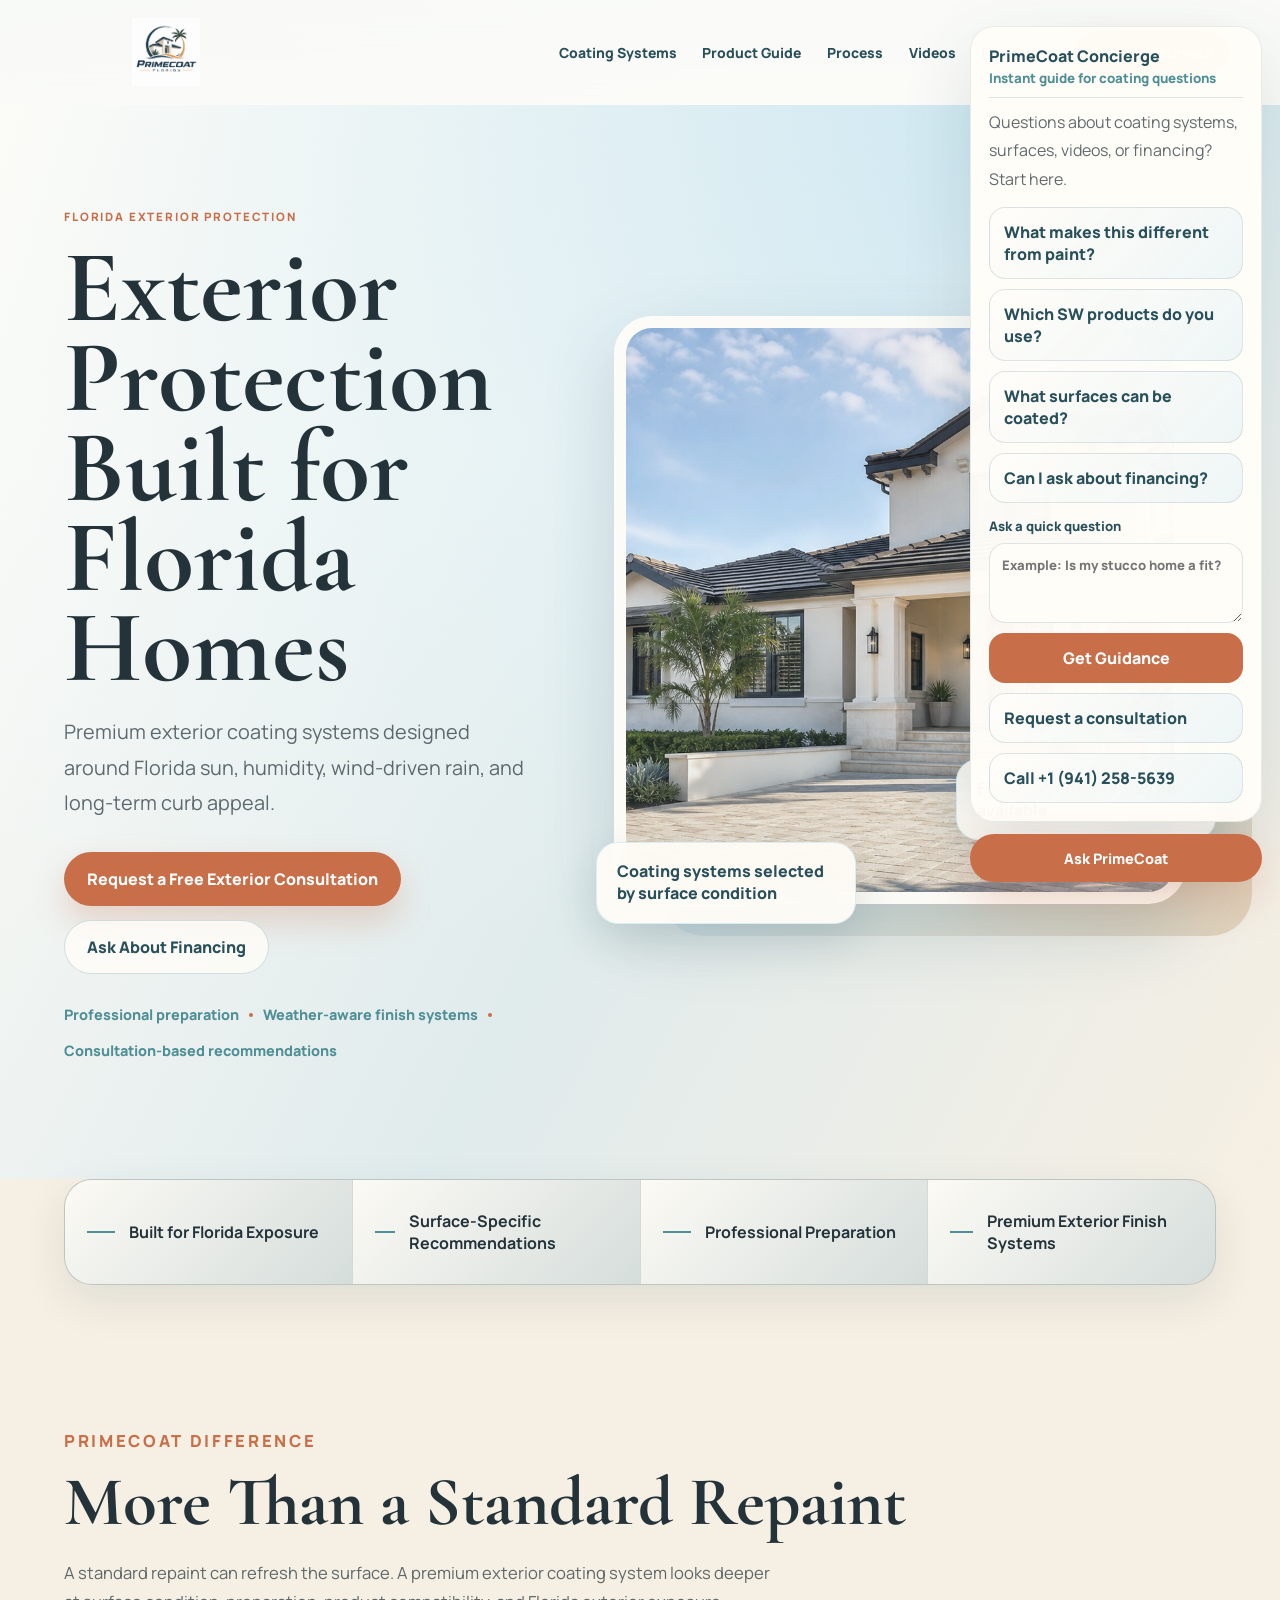
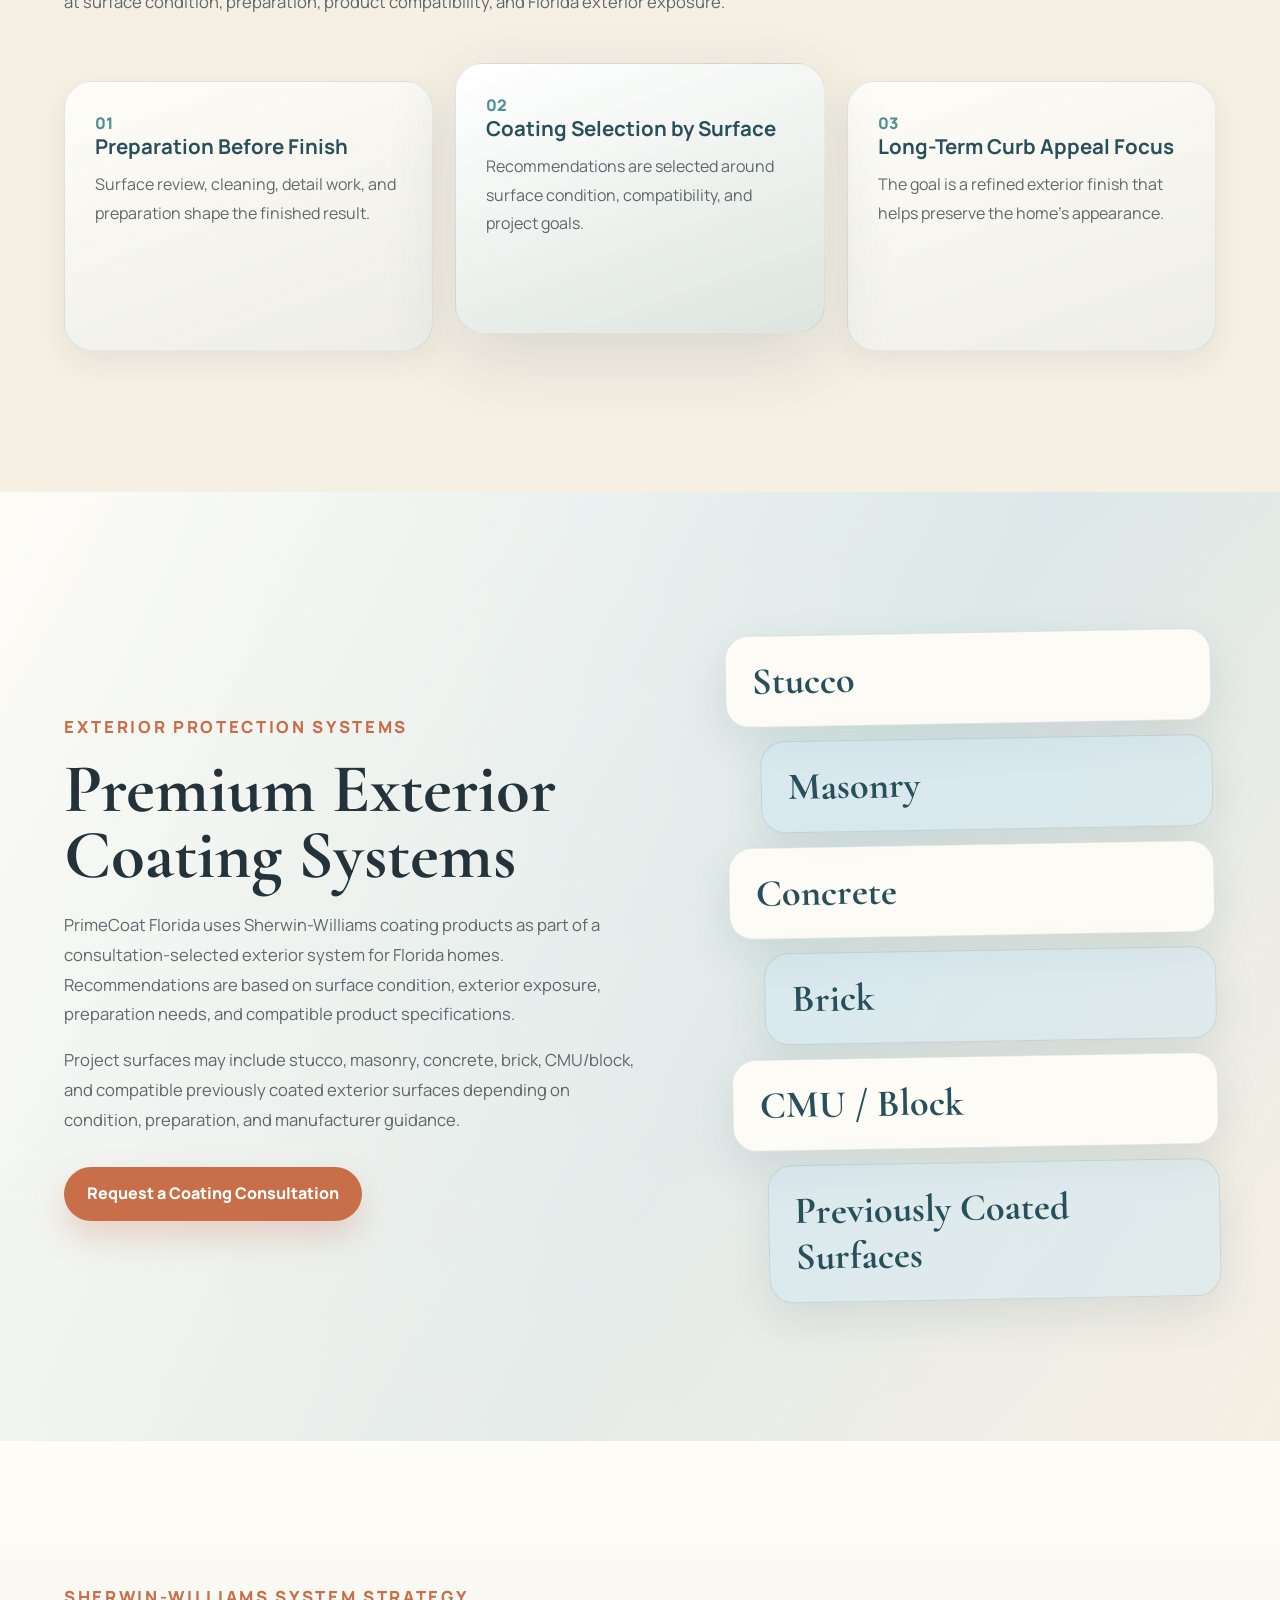
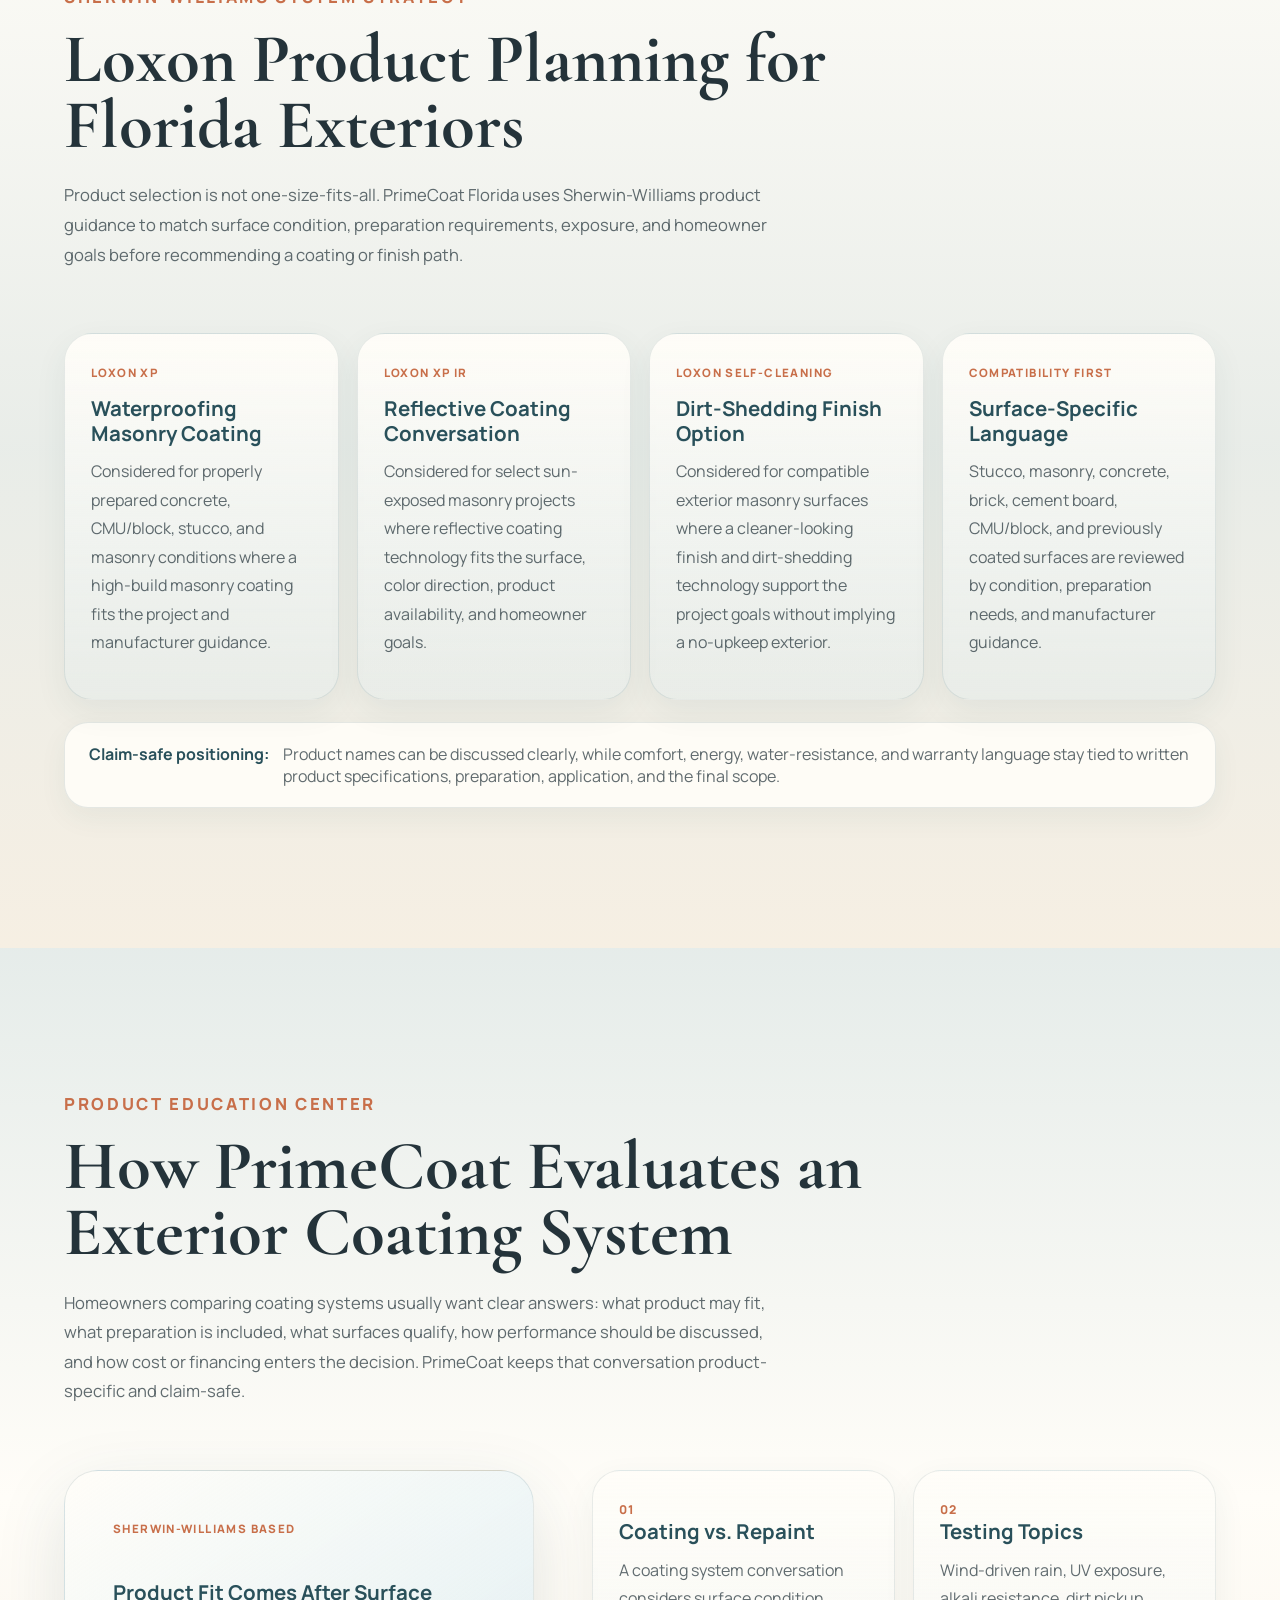
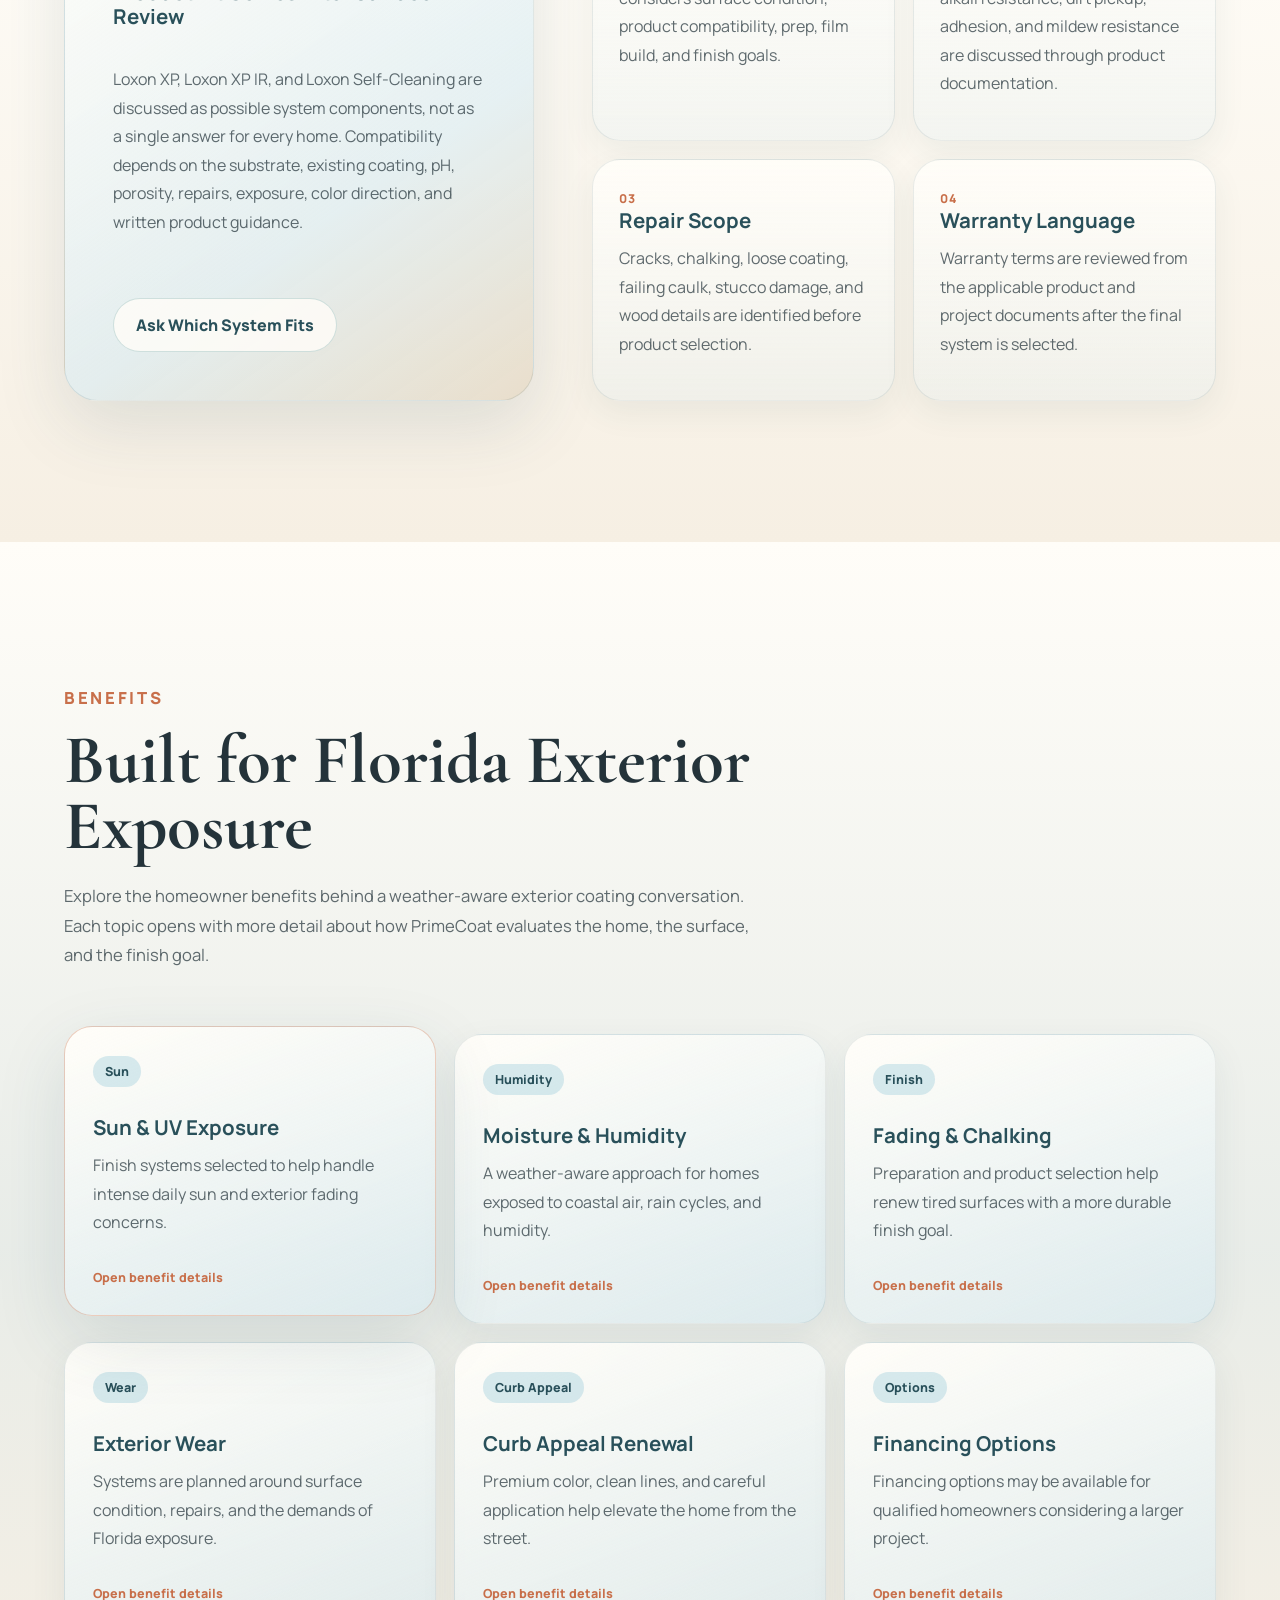
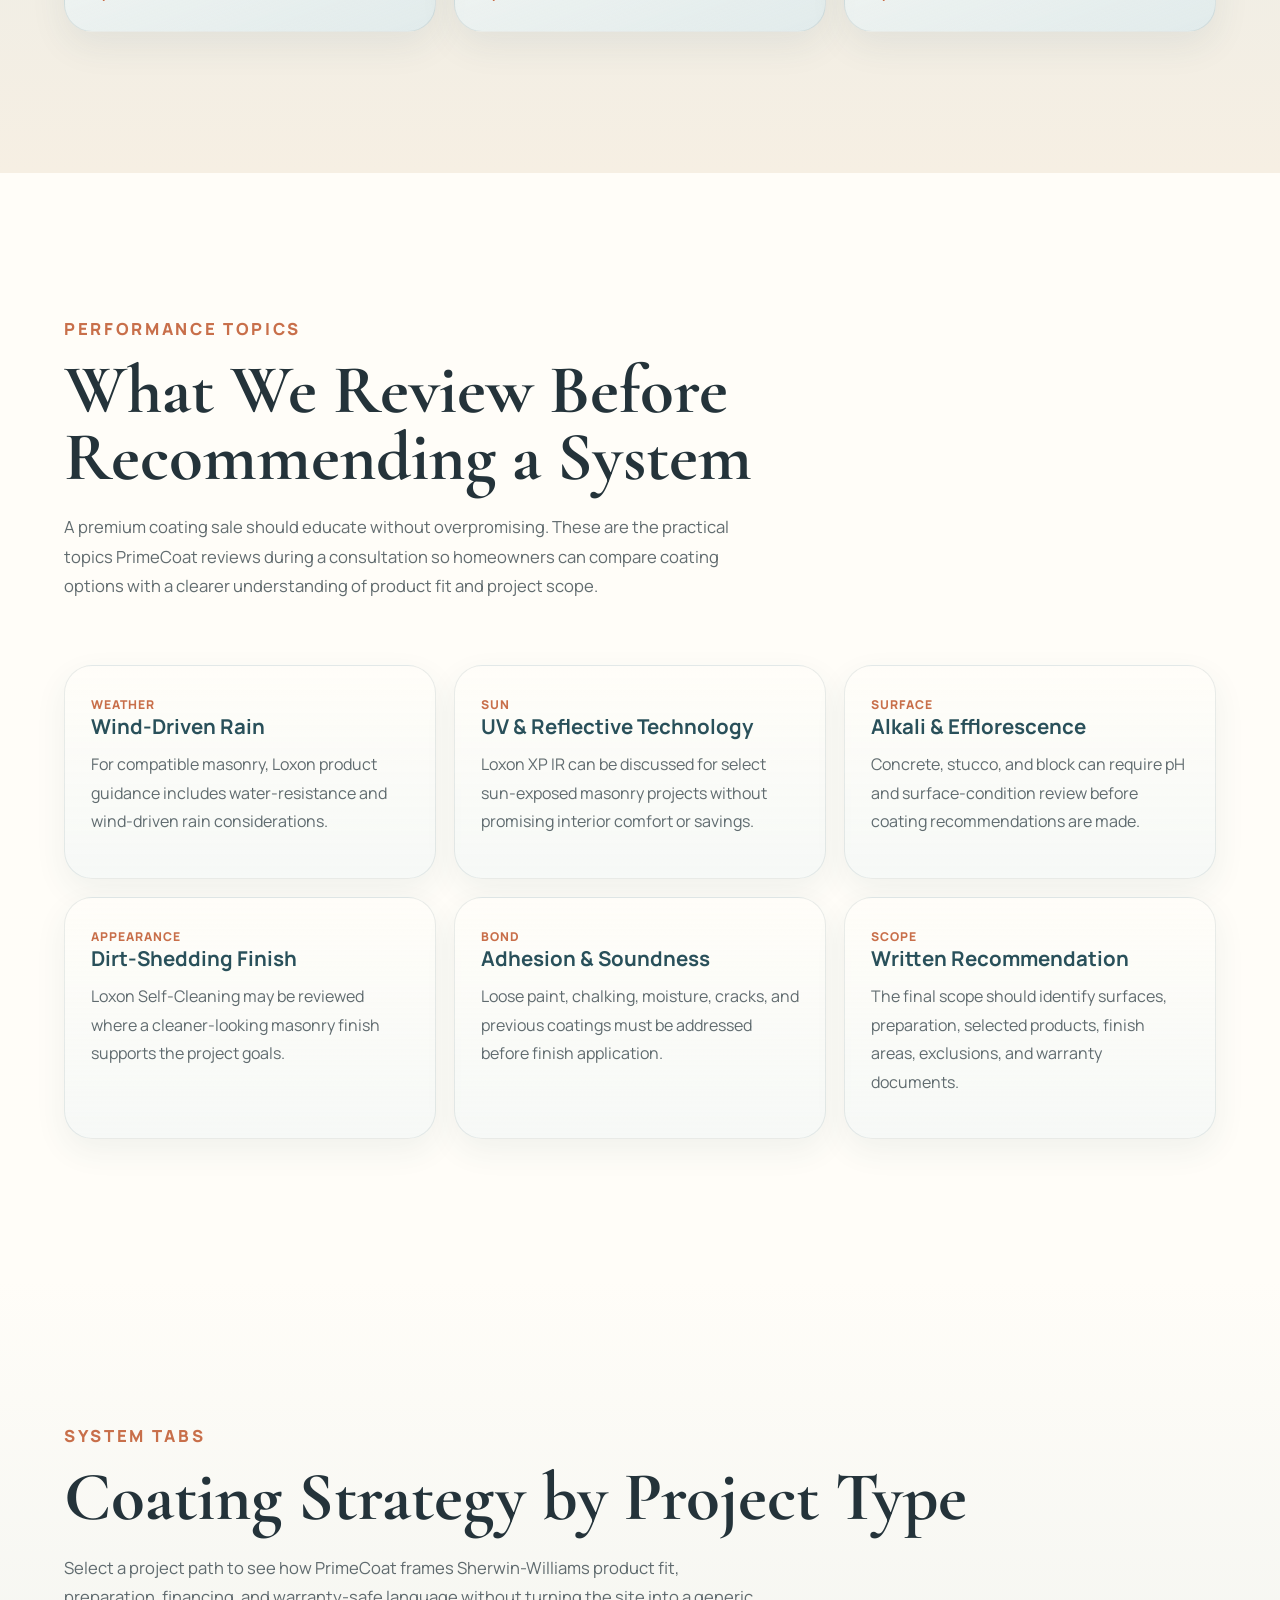
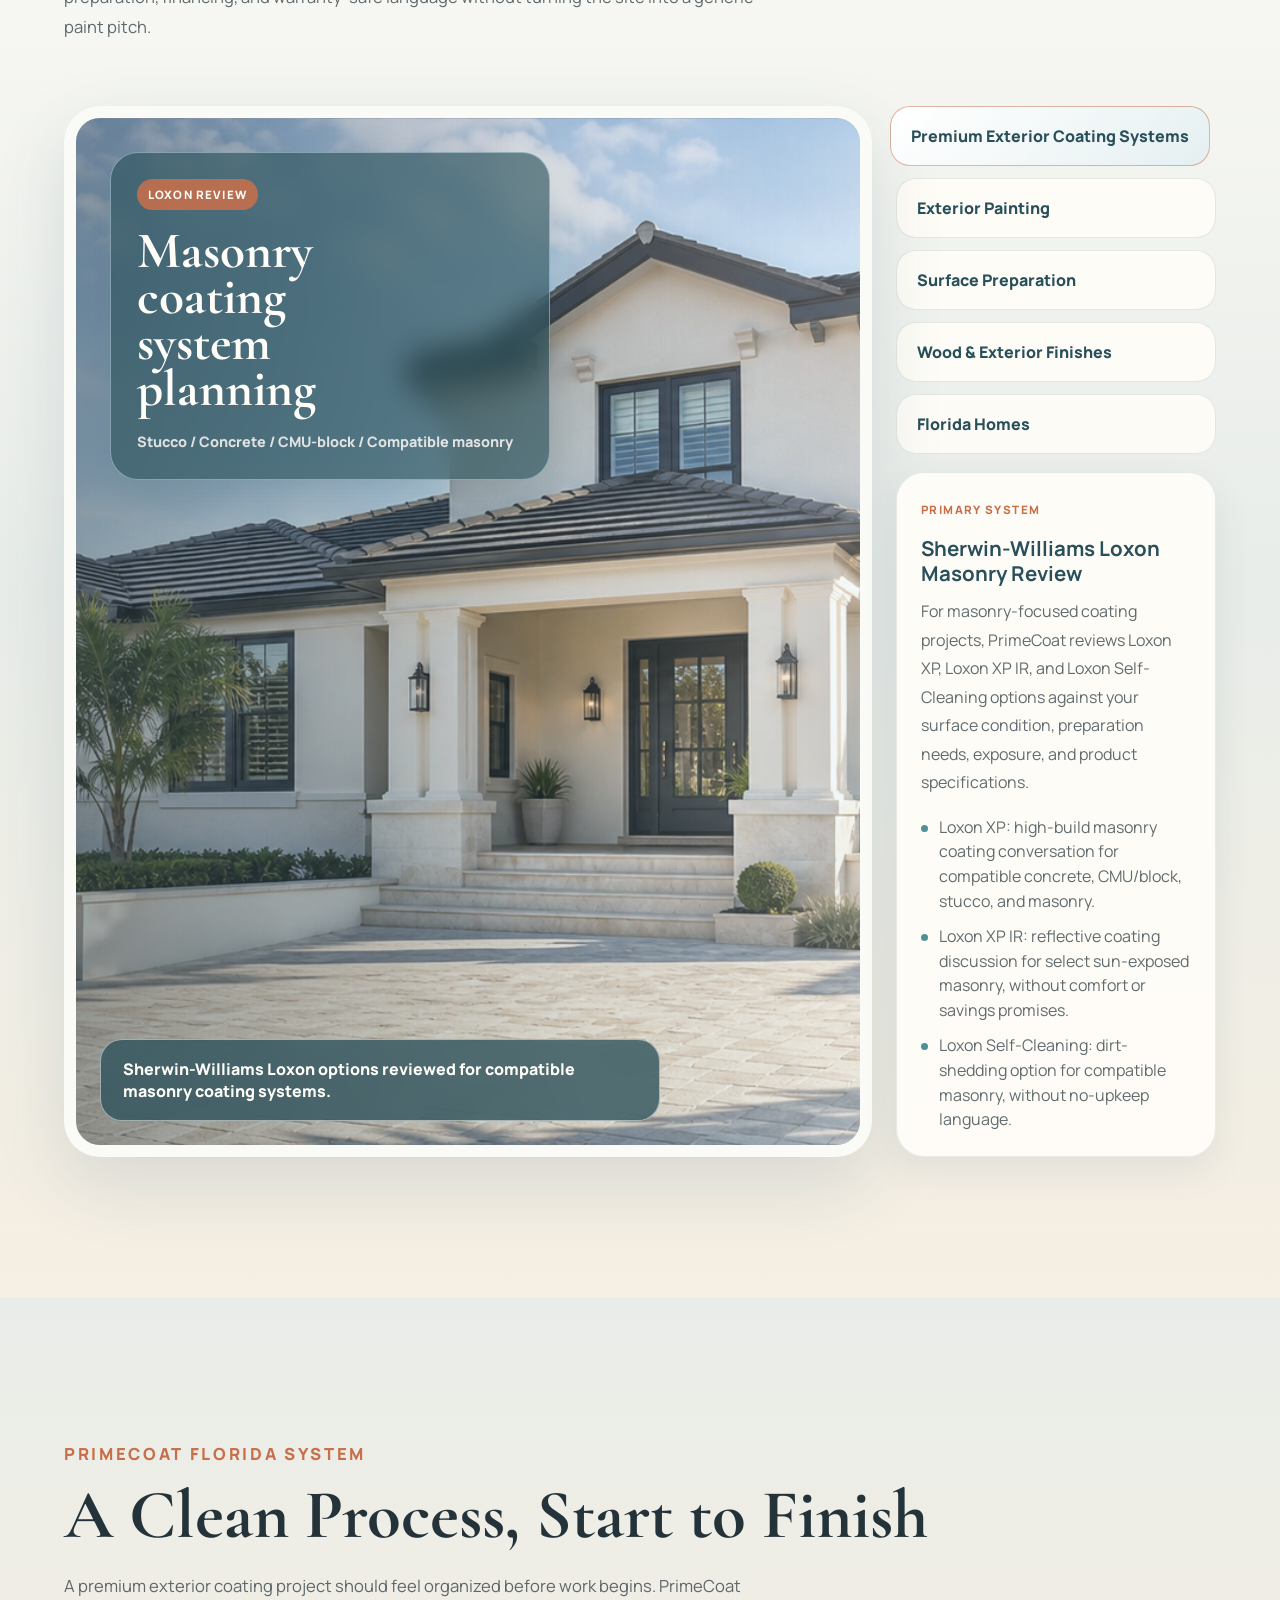
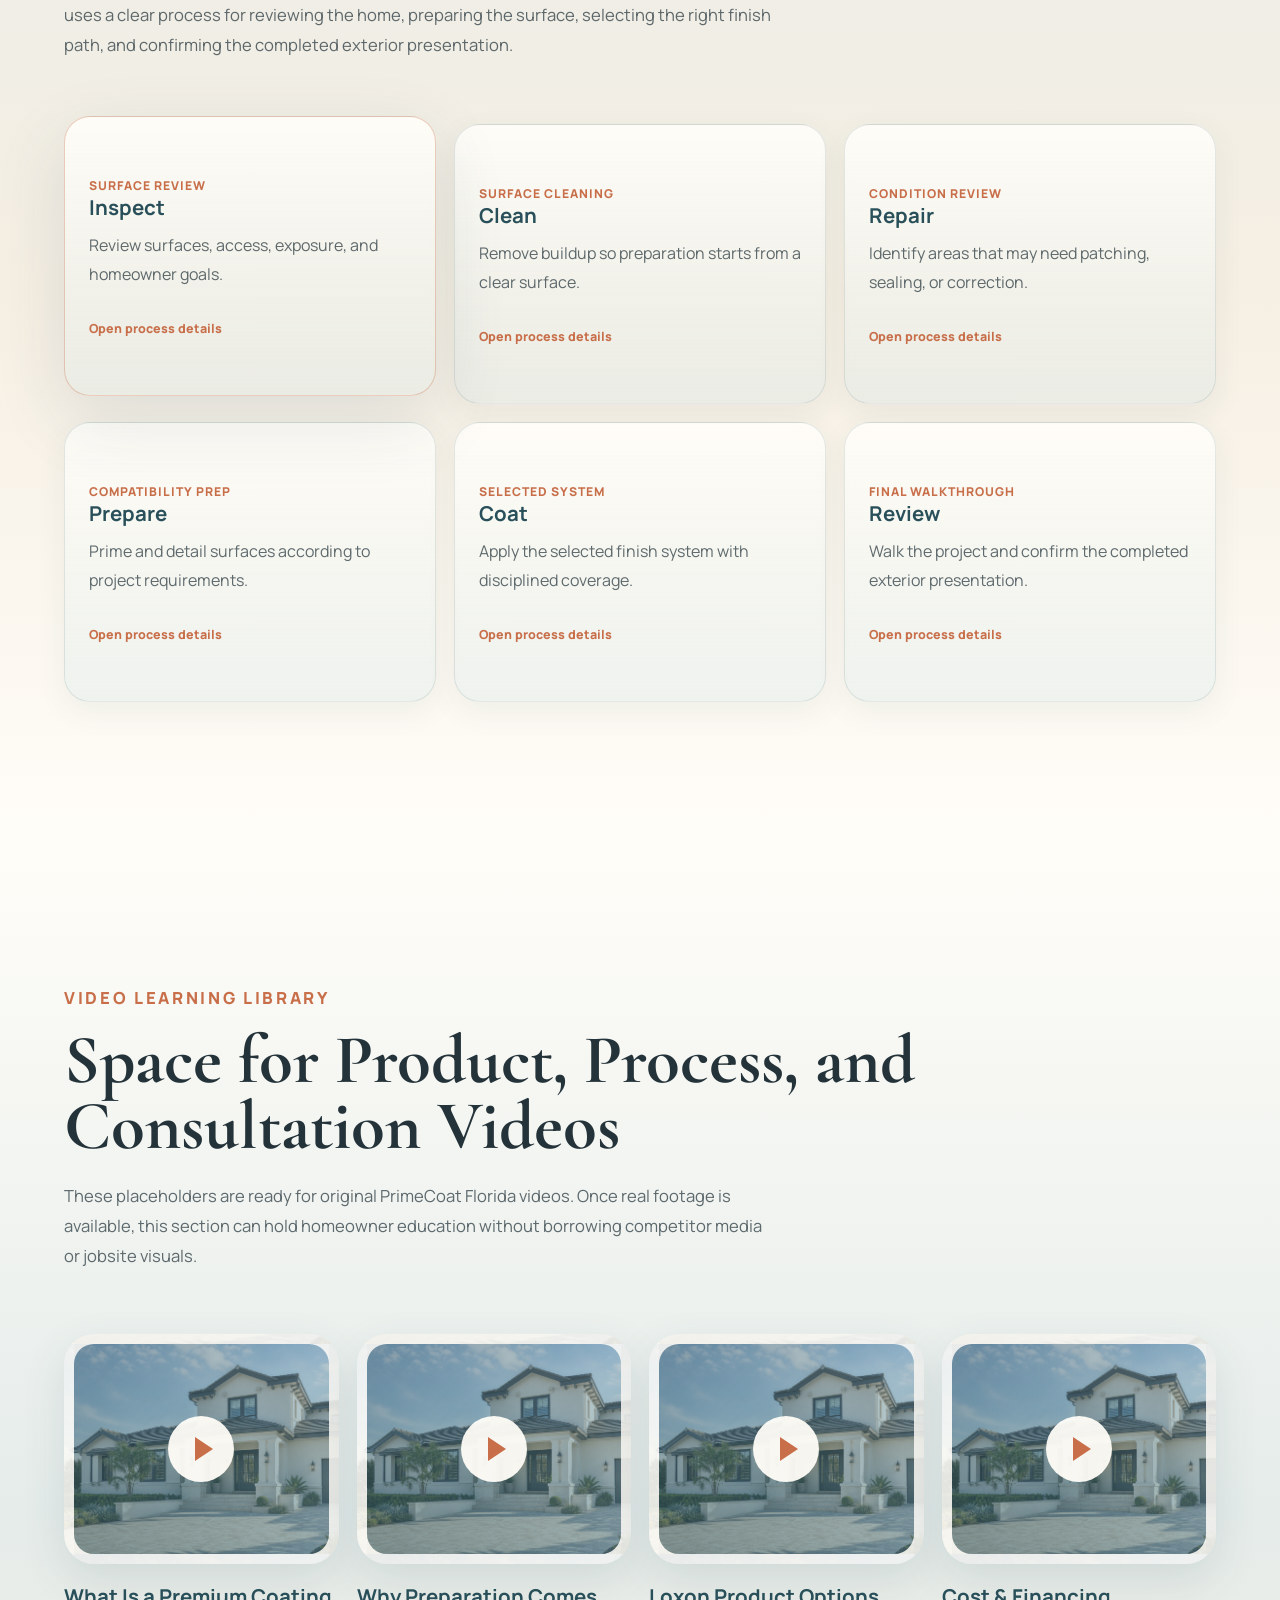
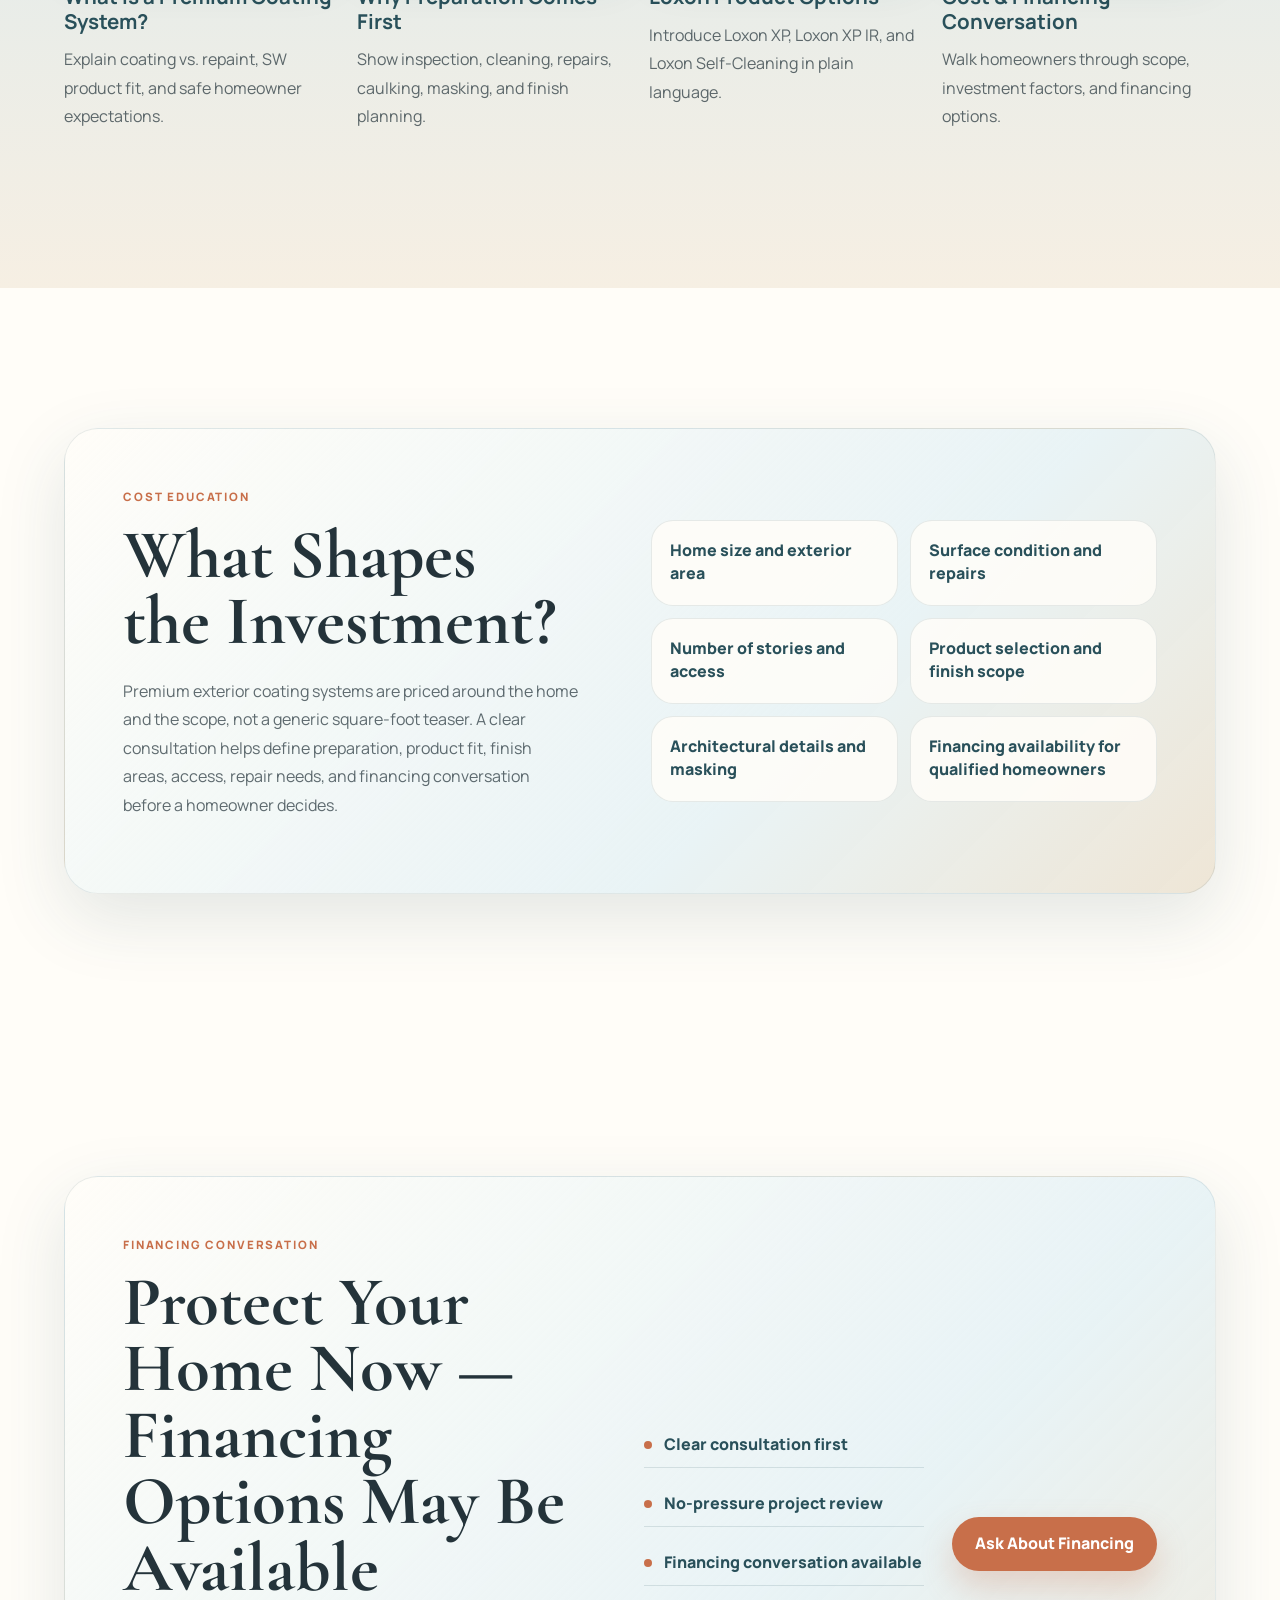
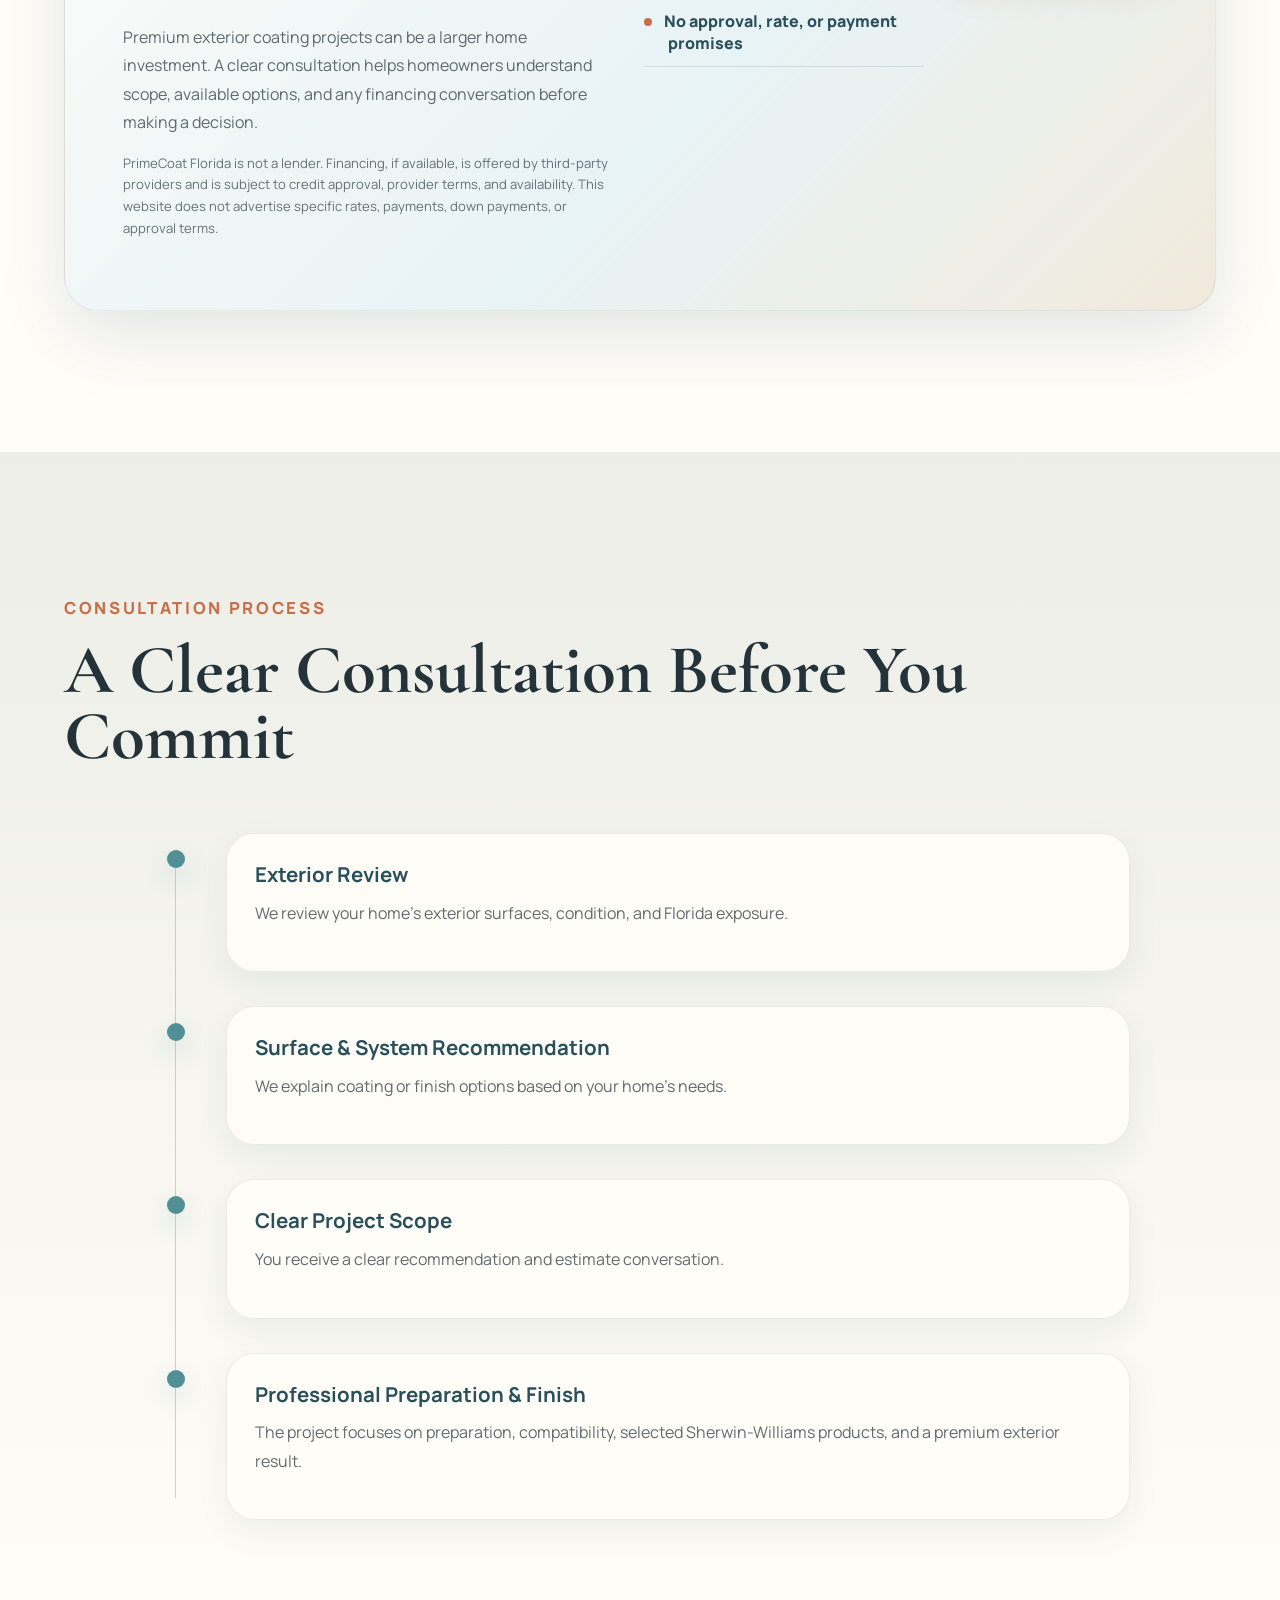
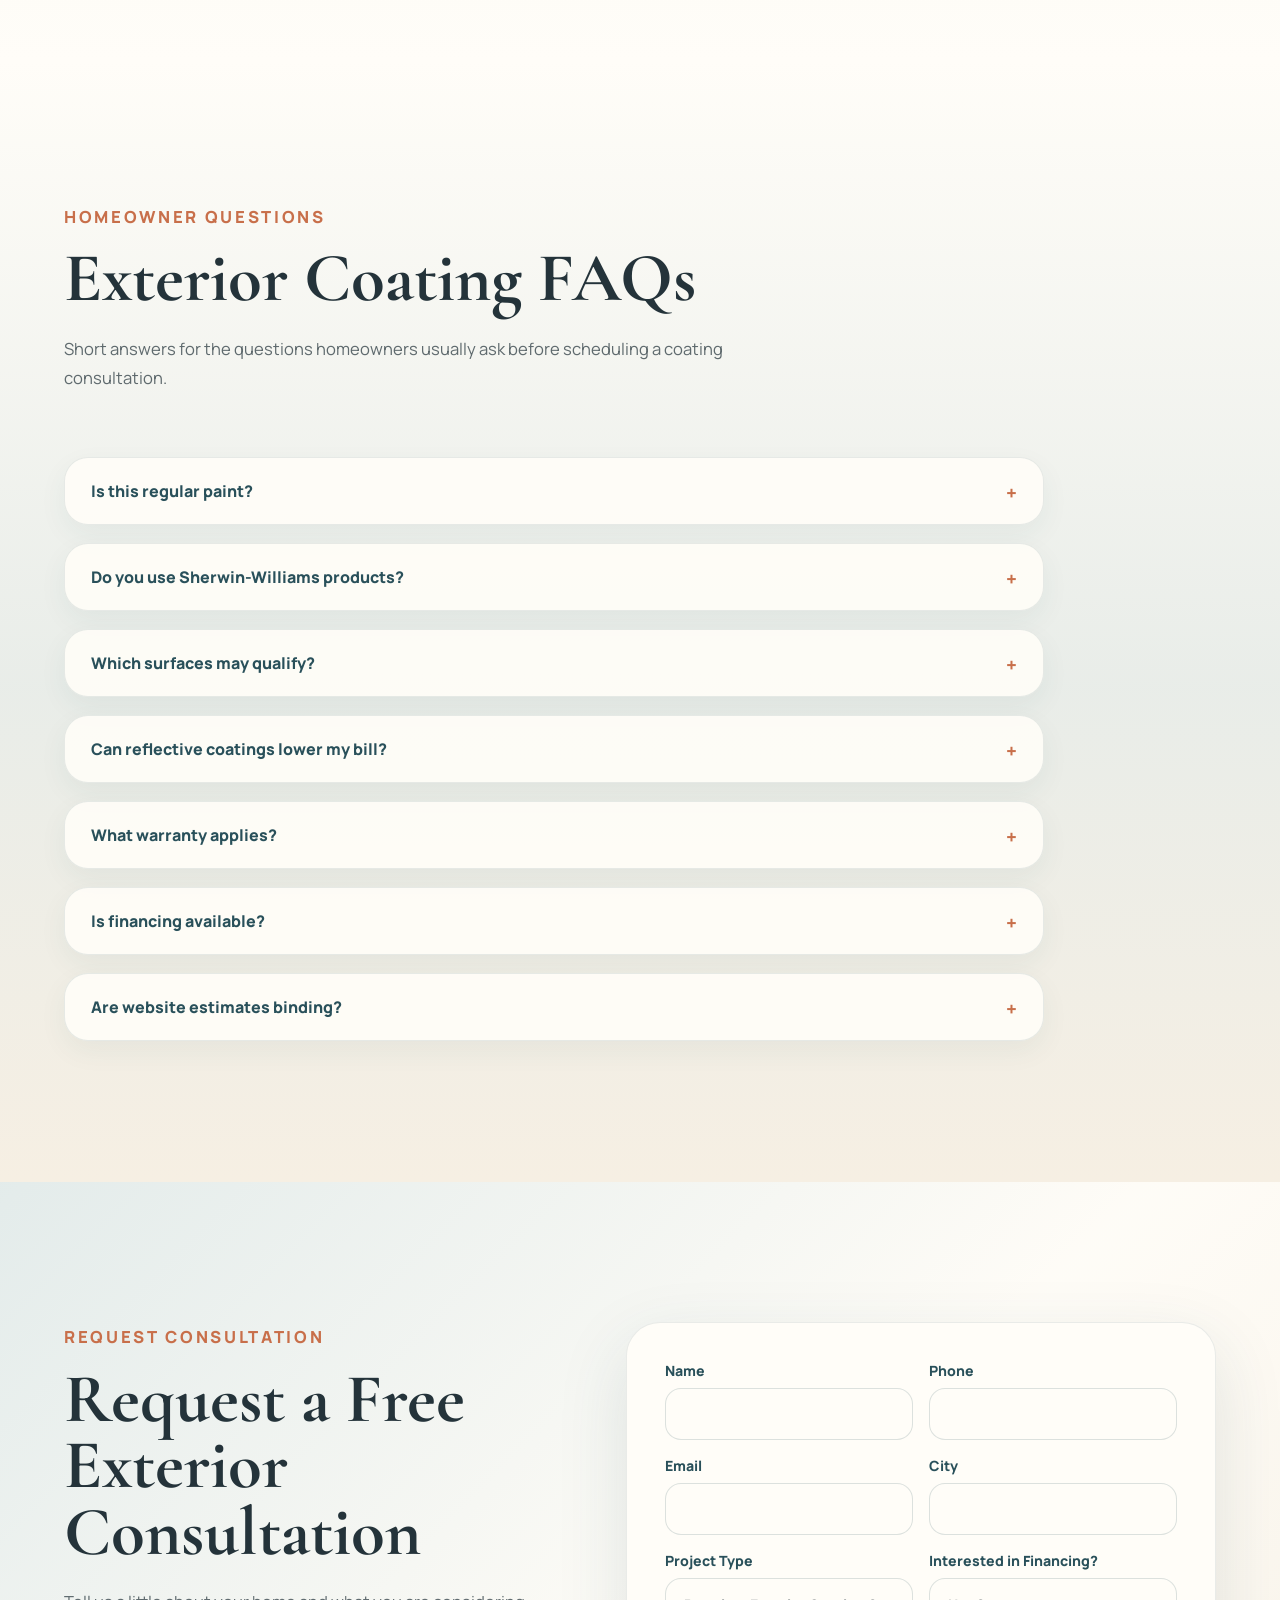
==== commit bdbf29a6: "Enlarge header logo" ====
--- a/index.html
+++ b/index.html
@@ -20,11 +20,7 @@
     <header class="site-header" data-header>
       <a class="brand" href="#top" aria-label="PrimeCoat Florida home">
         <span class="brand-logo">
-          <img src="assets/primecoat-florida-logo.png" alt="" />
-        </span>
-        <span class="brand-copy">
-          <strong>PrimeCoat Florida</strong>
-          <small>Premium Exterior Coating Systems</small>
+          <img src="assets/primecoat-florida-logo.png" alt="PrimeCoat Florida" />
         </span>
       </a>
       <button class="nav-toggle" type="button" aria-label="Open navigation" data-nav-toggle>
--- a/styles.css
+++ b/styles.css
@@ -84,44 +84,21 @@
 }
 
 .brand {
-  gap: 12px;
-  min-width: 232px;
+  flex: 0 0 auto;
 }
 
 .brand-logo {
   display: flex;
   align-items: center;
   justify-content: center;
-  width: 74px;
-  height: 54px;
-  overflow: hidden;
-  border: 1px solid rgba(41, 80, 90, 0.1);
-  border-radius: 16px;
-  background: rgba(255, 253, 248, 0.72);
-  box-shadow: 0 10px 24px rgba(41, 80, 90, 0.08);
+  width: clamp(180px, 18vw, 245px);
+  height: 68px;
 }
 
 .brand-logo img {
-  width: 104px;
-  max-width: none;
-  height: 104px;
+  width: 100%;
+  height: 100%;
   object-fit: contain;
-}
-
-.brand-copy {
-  display: grid;
-  gap: 2px;
-}
-
-.brand-copy strong {
-  color: var(--deep-ocean);
-  font-size: 1rem;
-}
-
-.brand-copy small {
-  color: var(--palm-slate);
-  font-size: 0.72rem;
-  font-weight: 800;
 }
 
 .site-nav {
@@ -1827,18 +1804,13 @@
   }
 
   .brand-logo {
-    width: 58px;
-    height: 44px;
-    border-radius: 14px;
+    width: clamp(132px, 42vw, 170px);
+    height: 52px;
   }
 
   .brand-logo img {
-    width: 88px;
-    height: 88px;
-  }
-
-  .brand-copy small {
-    max-width: 170px;
+    width: 100%;
+    height: 100%;
   }
 
   .hero {
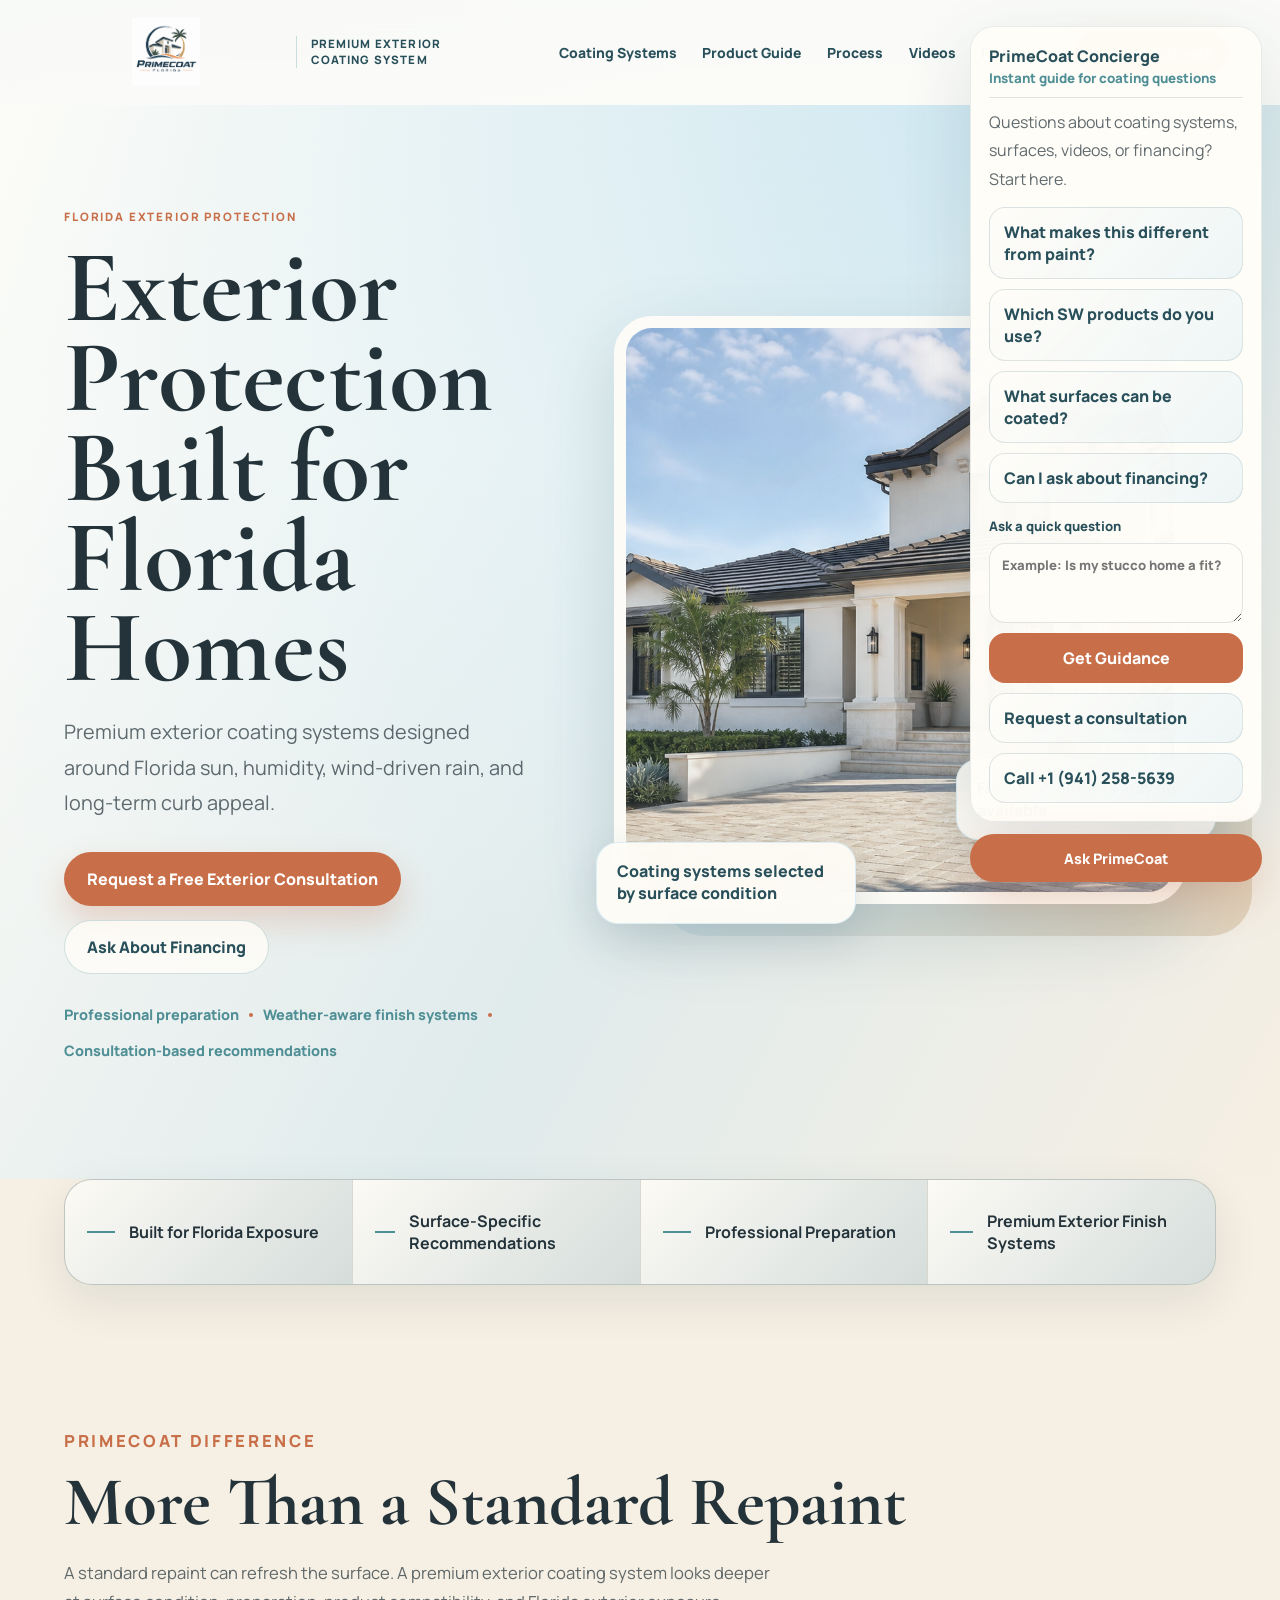
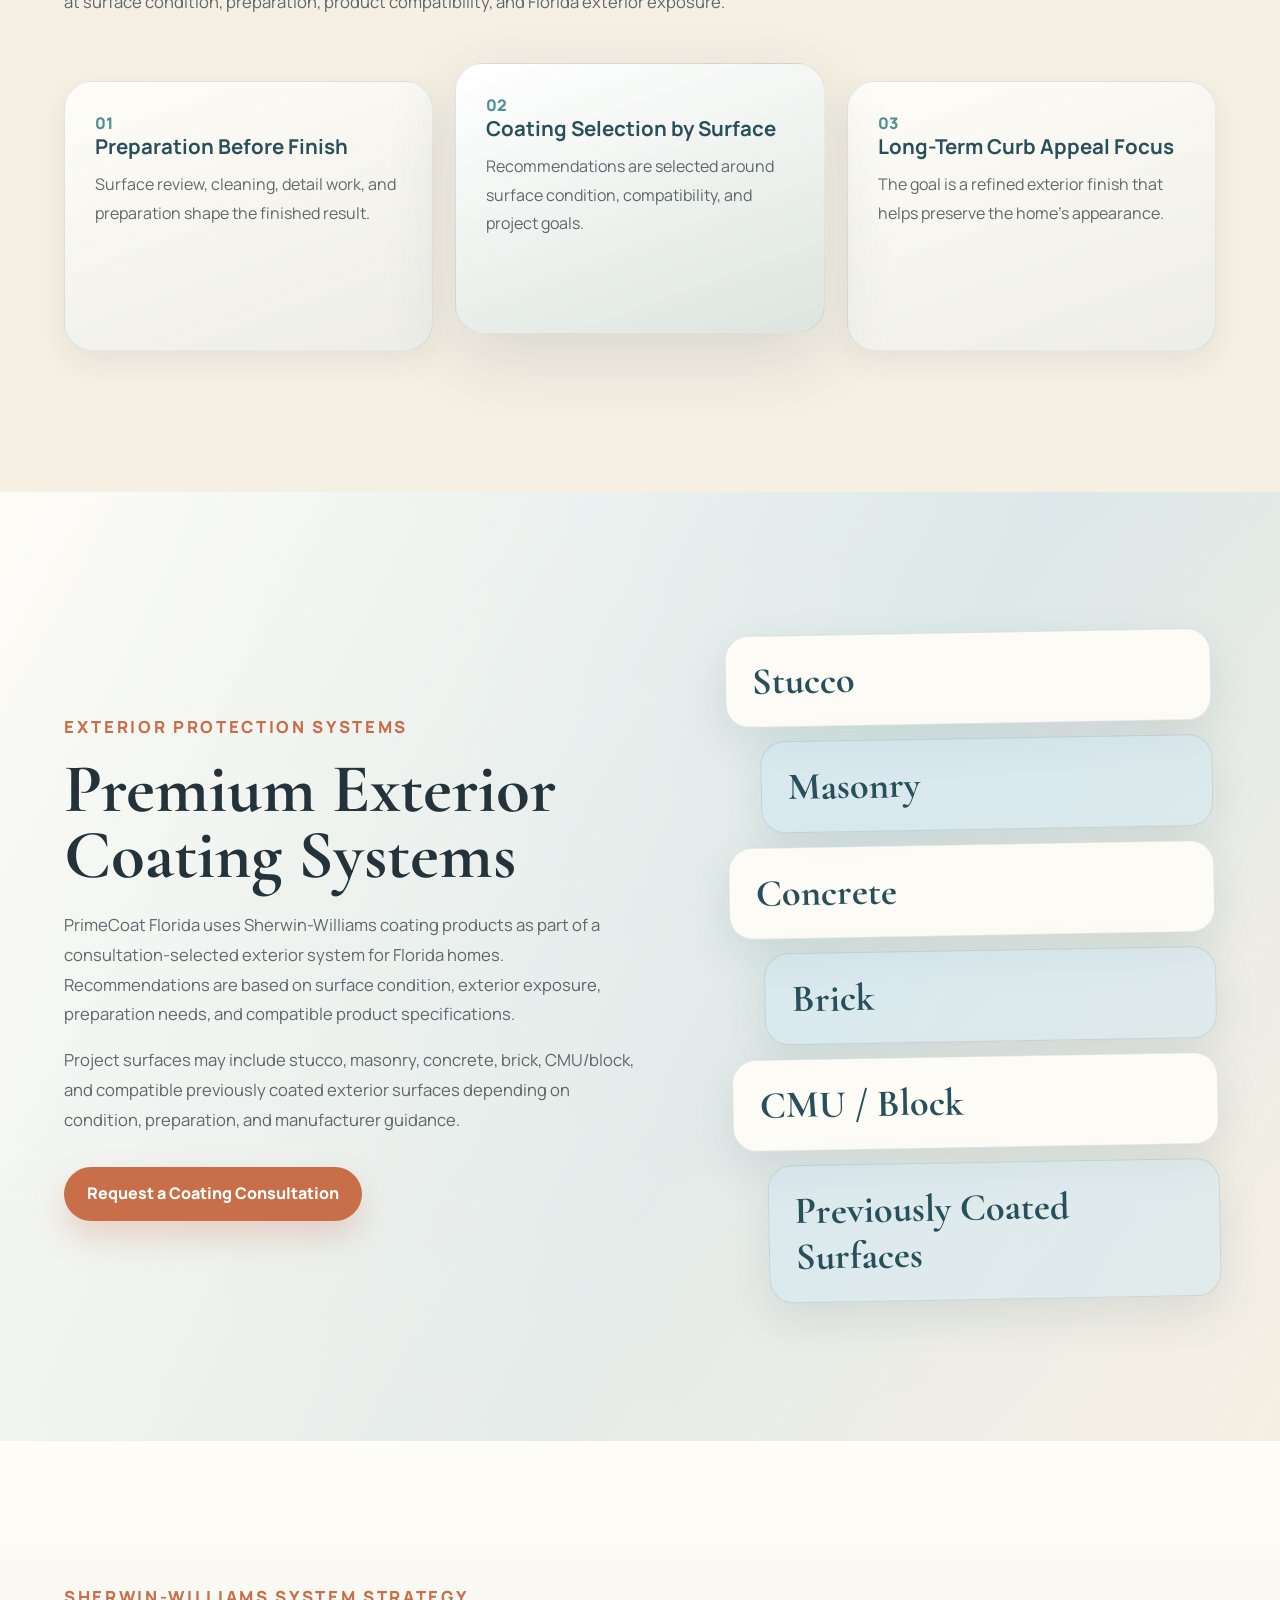
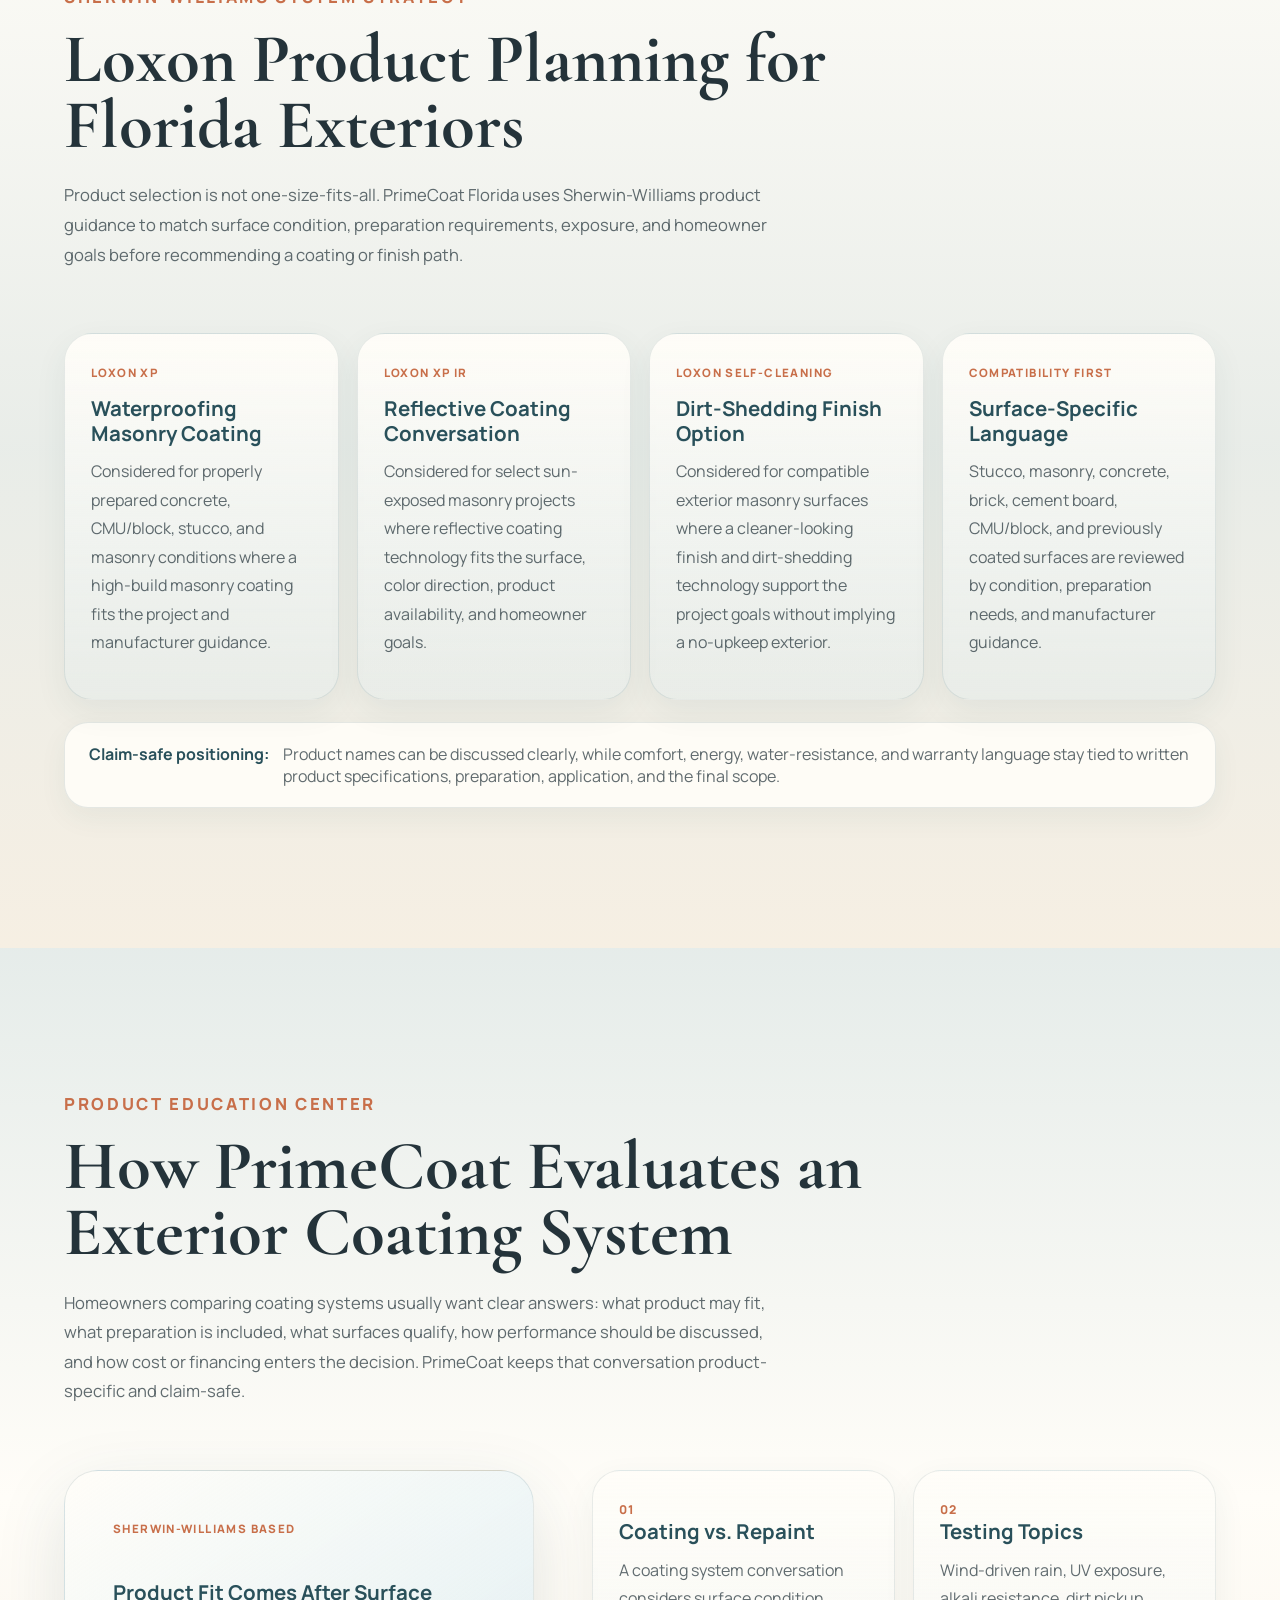
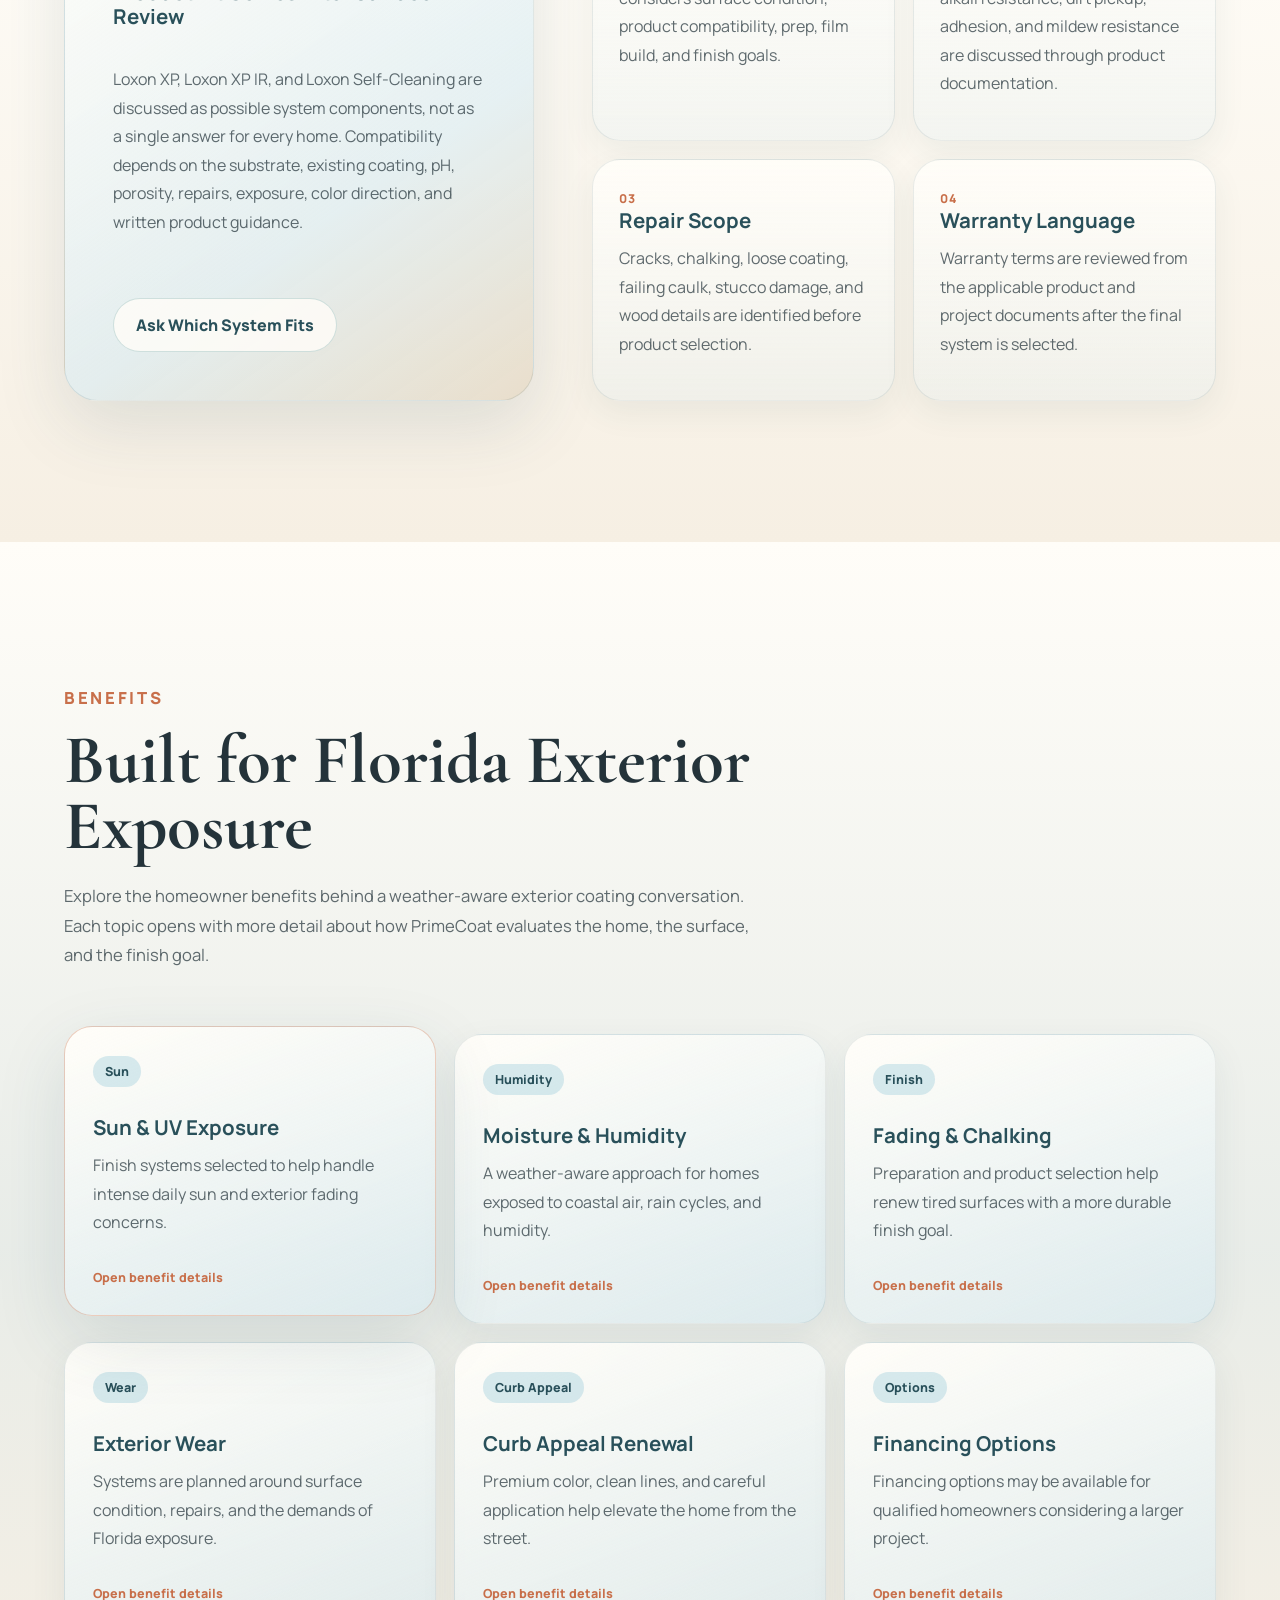
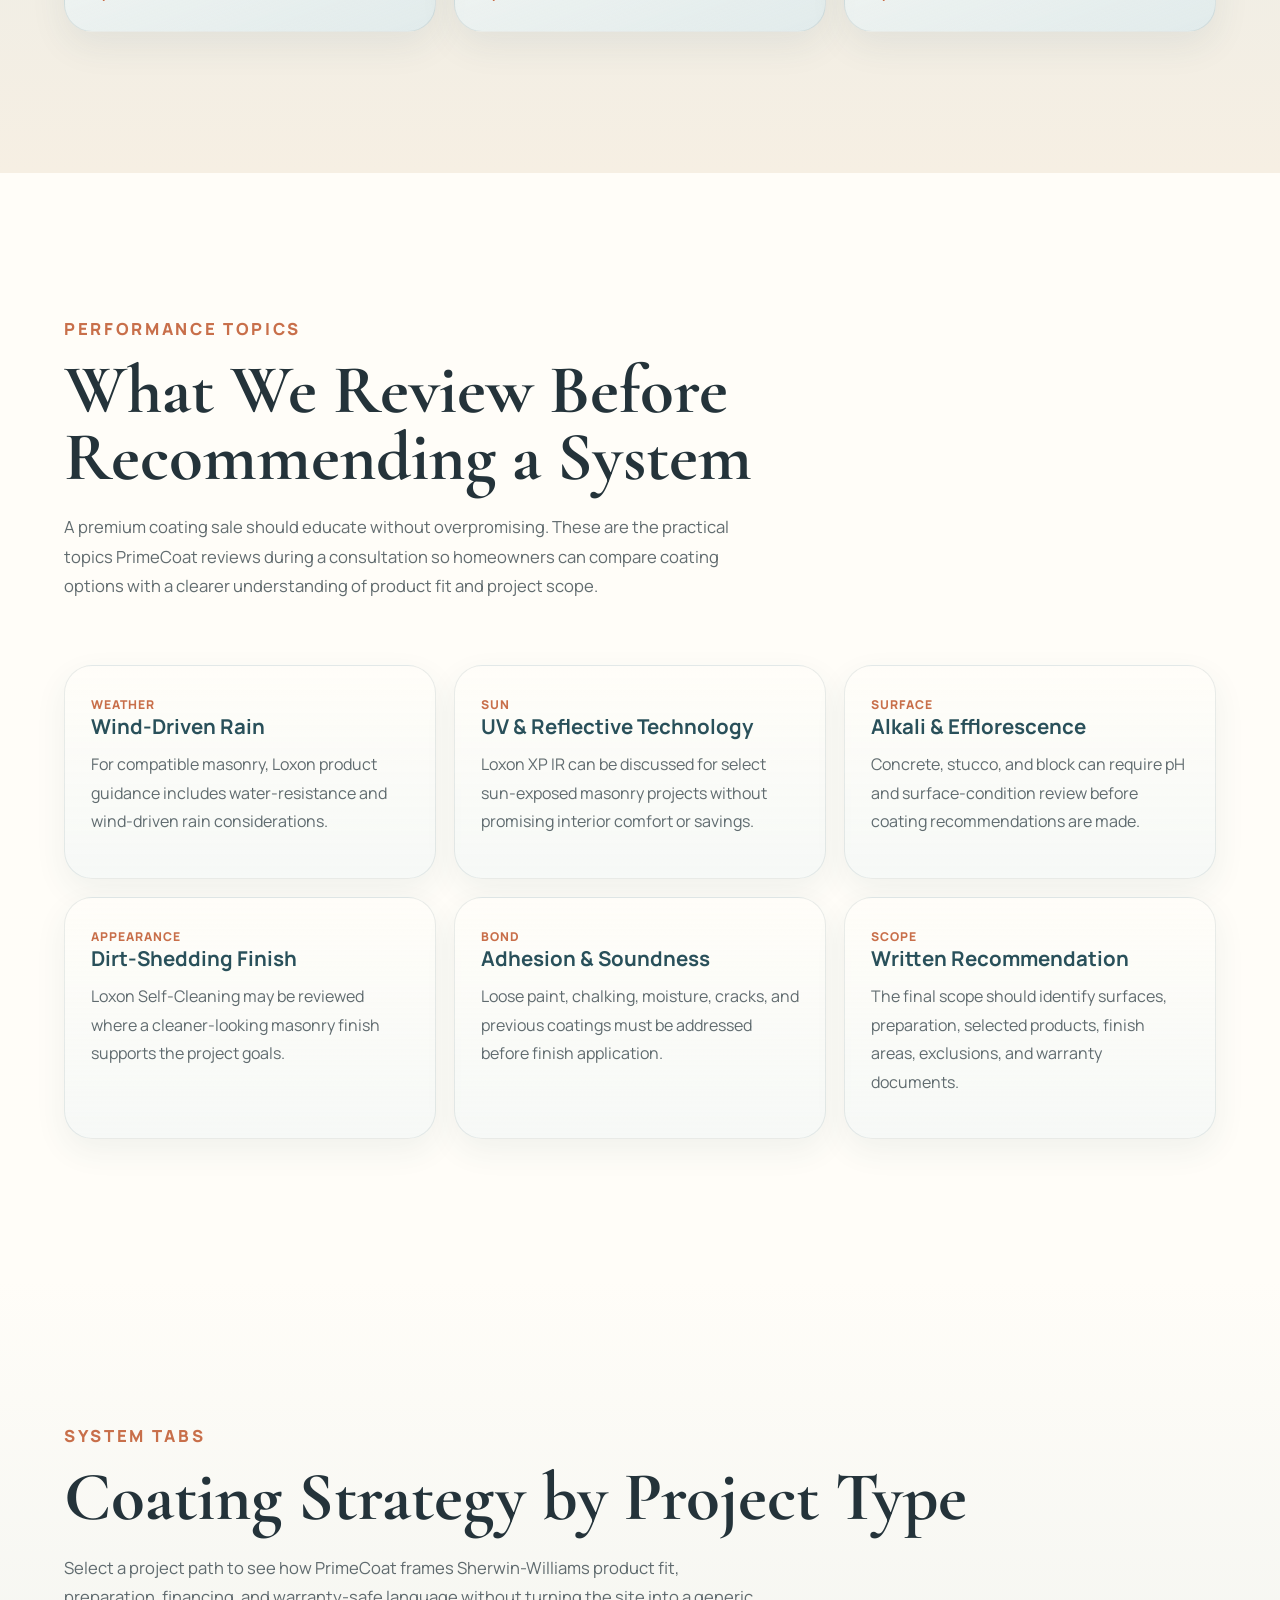
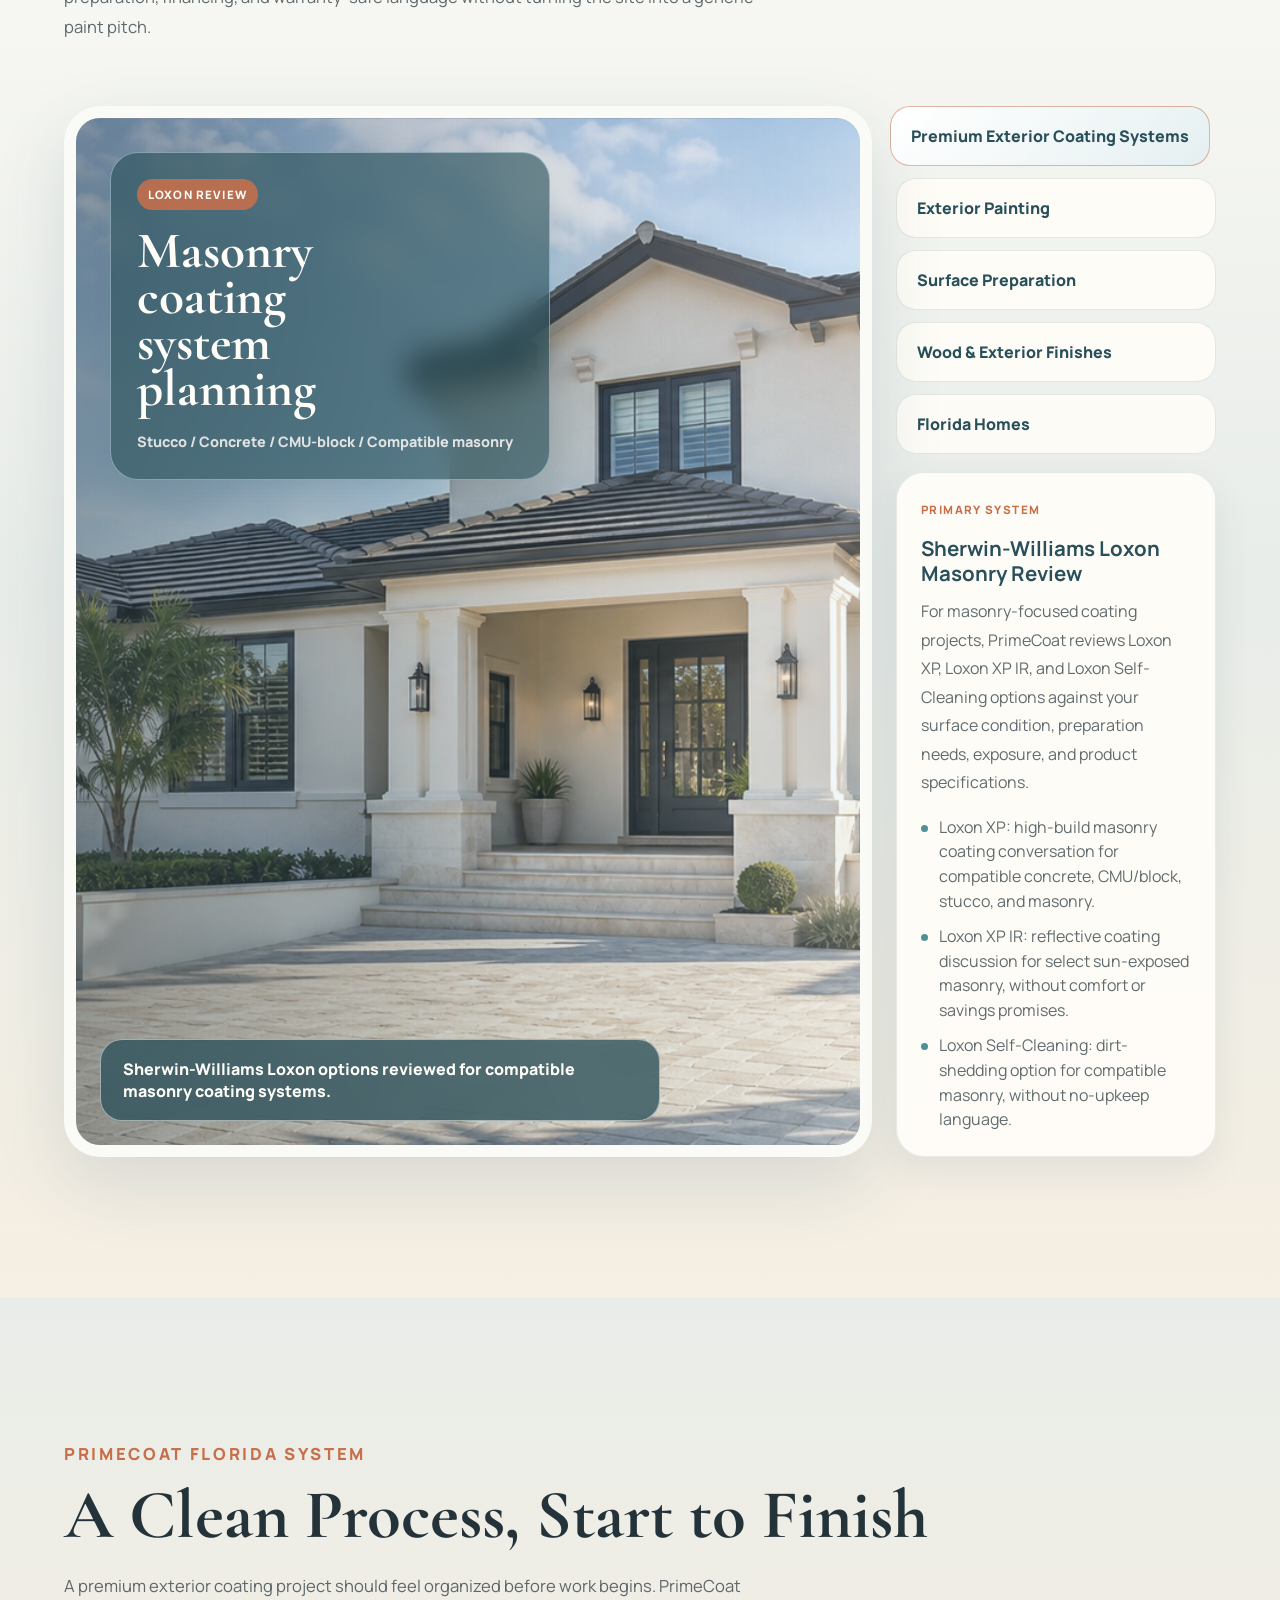
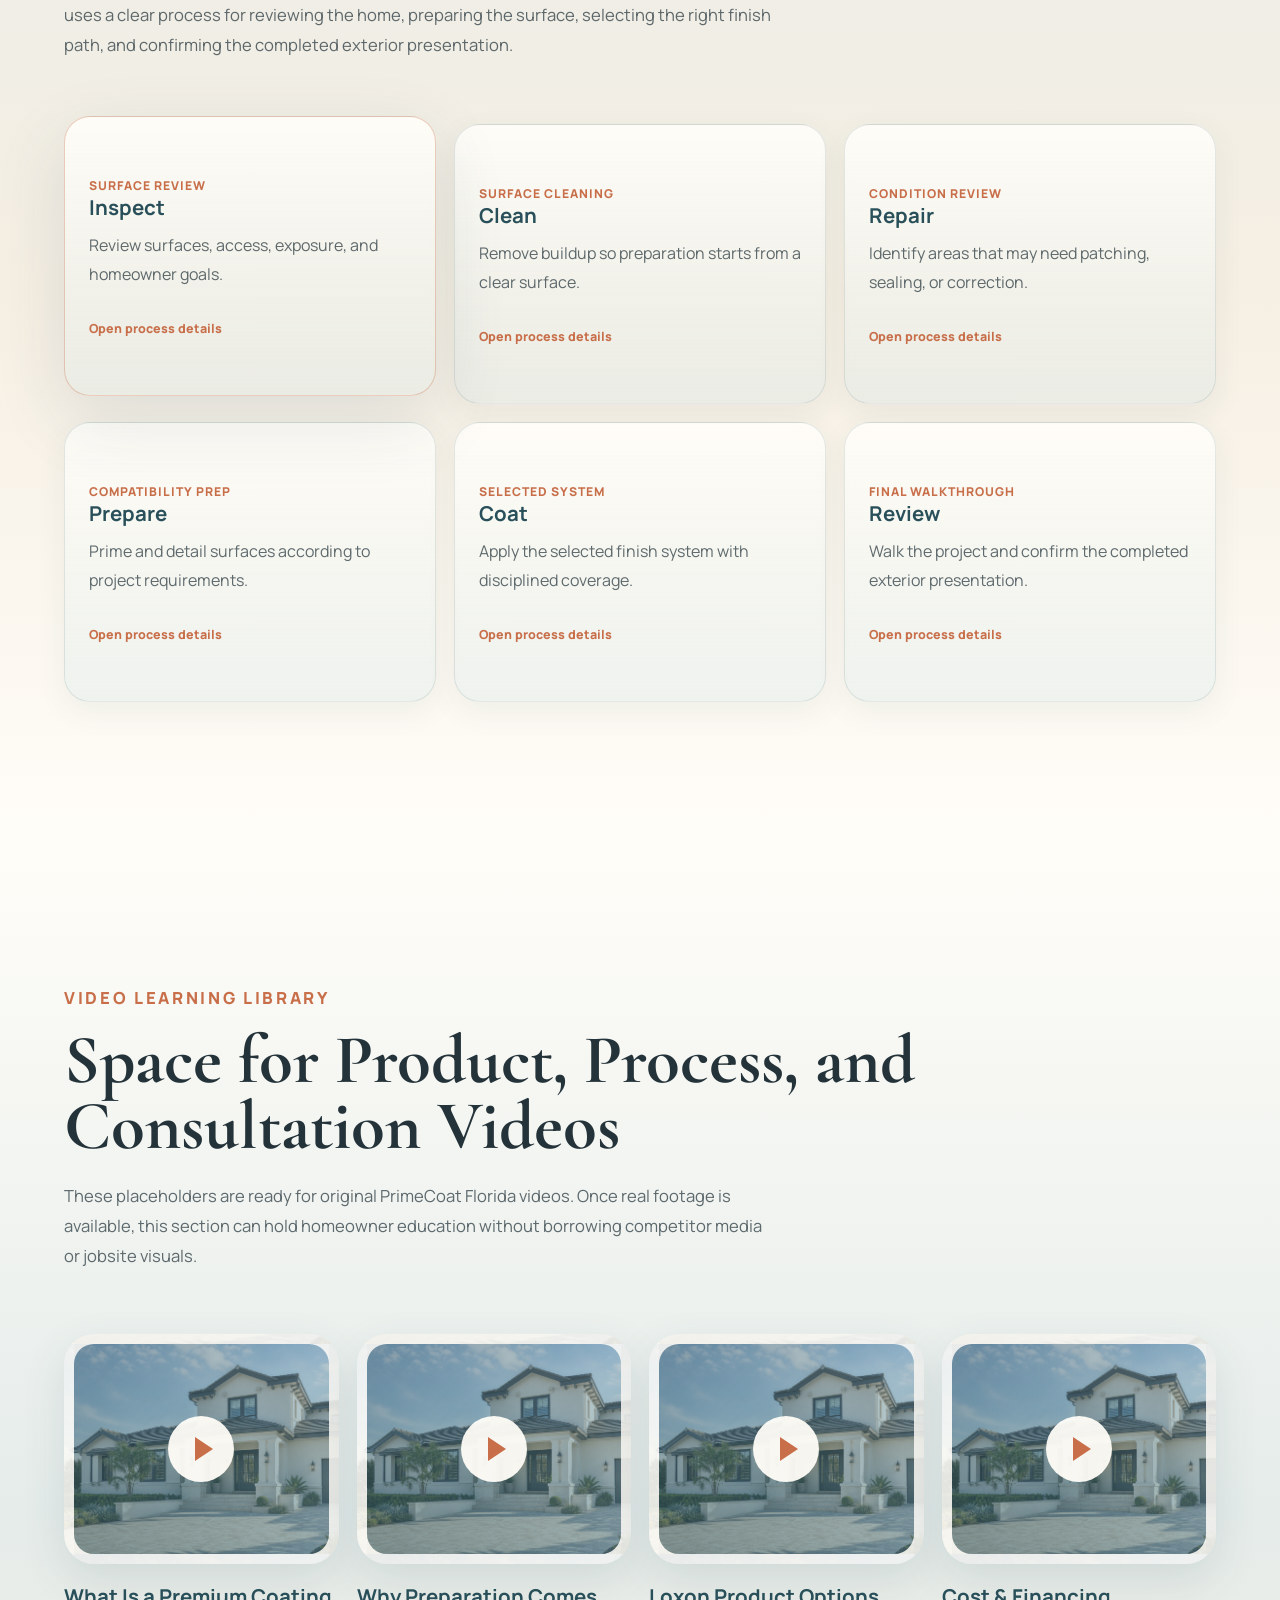
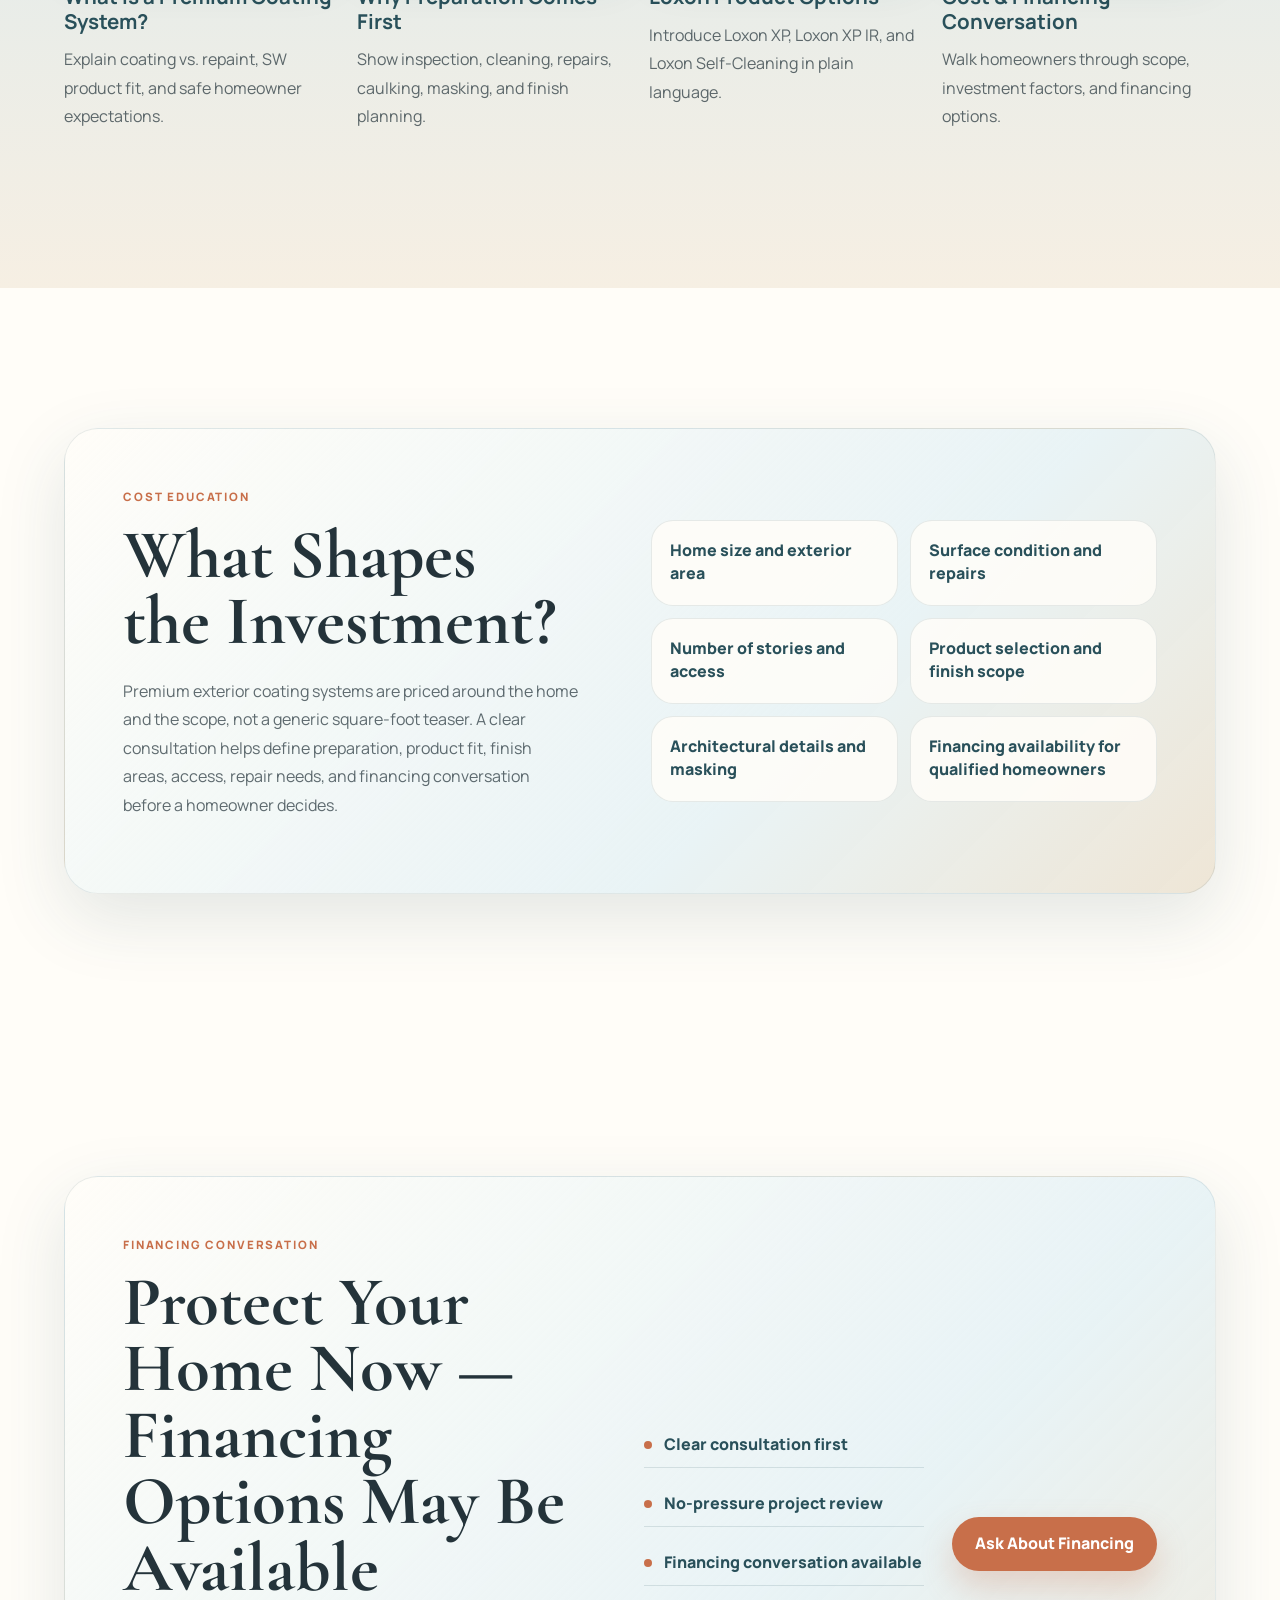
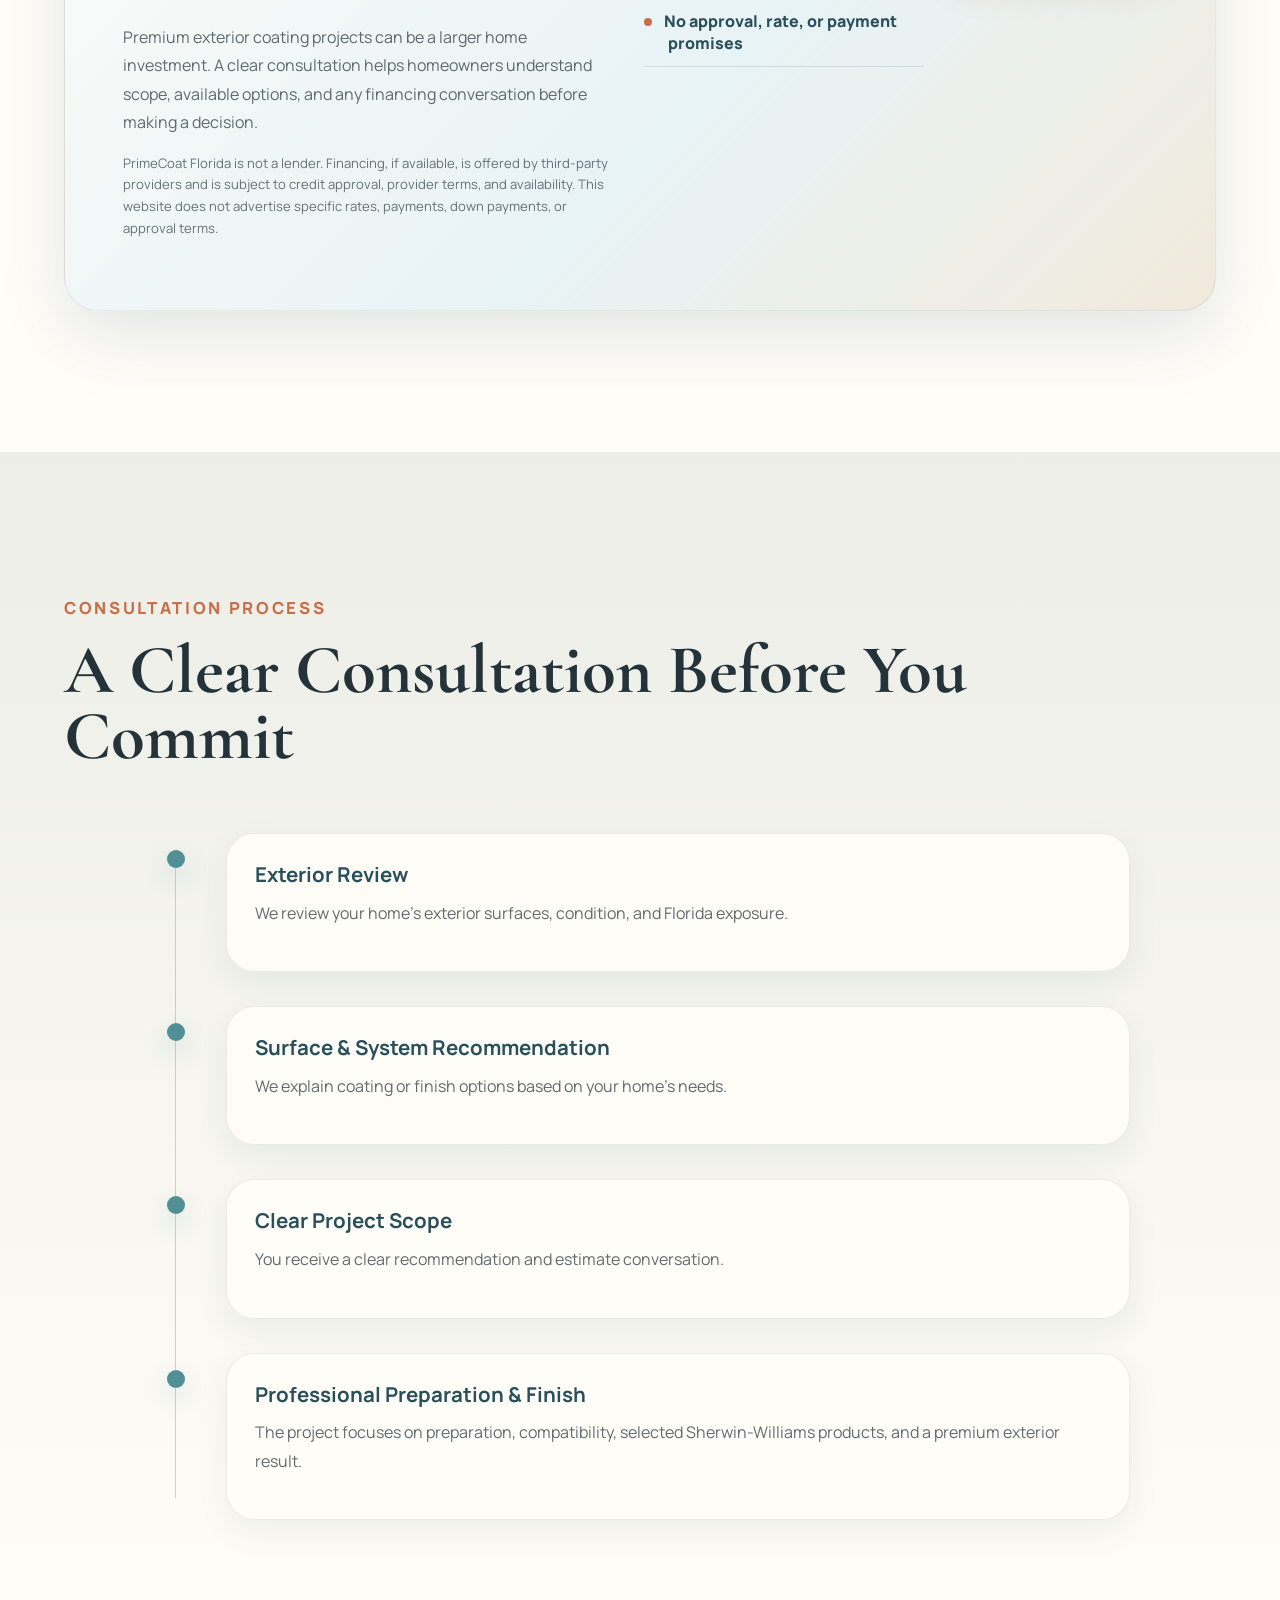
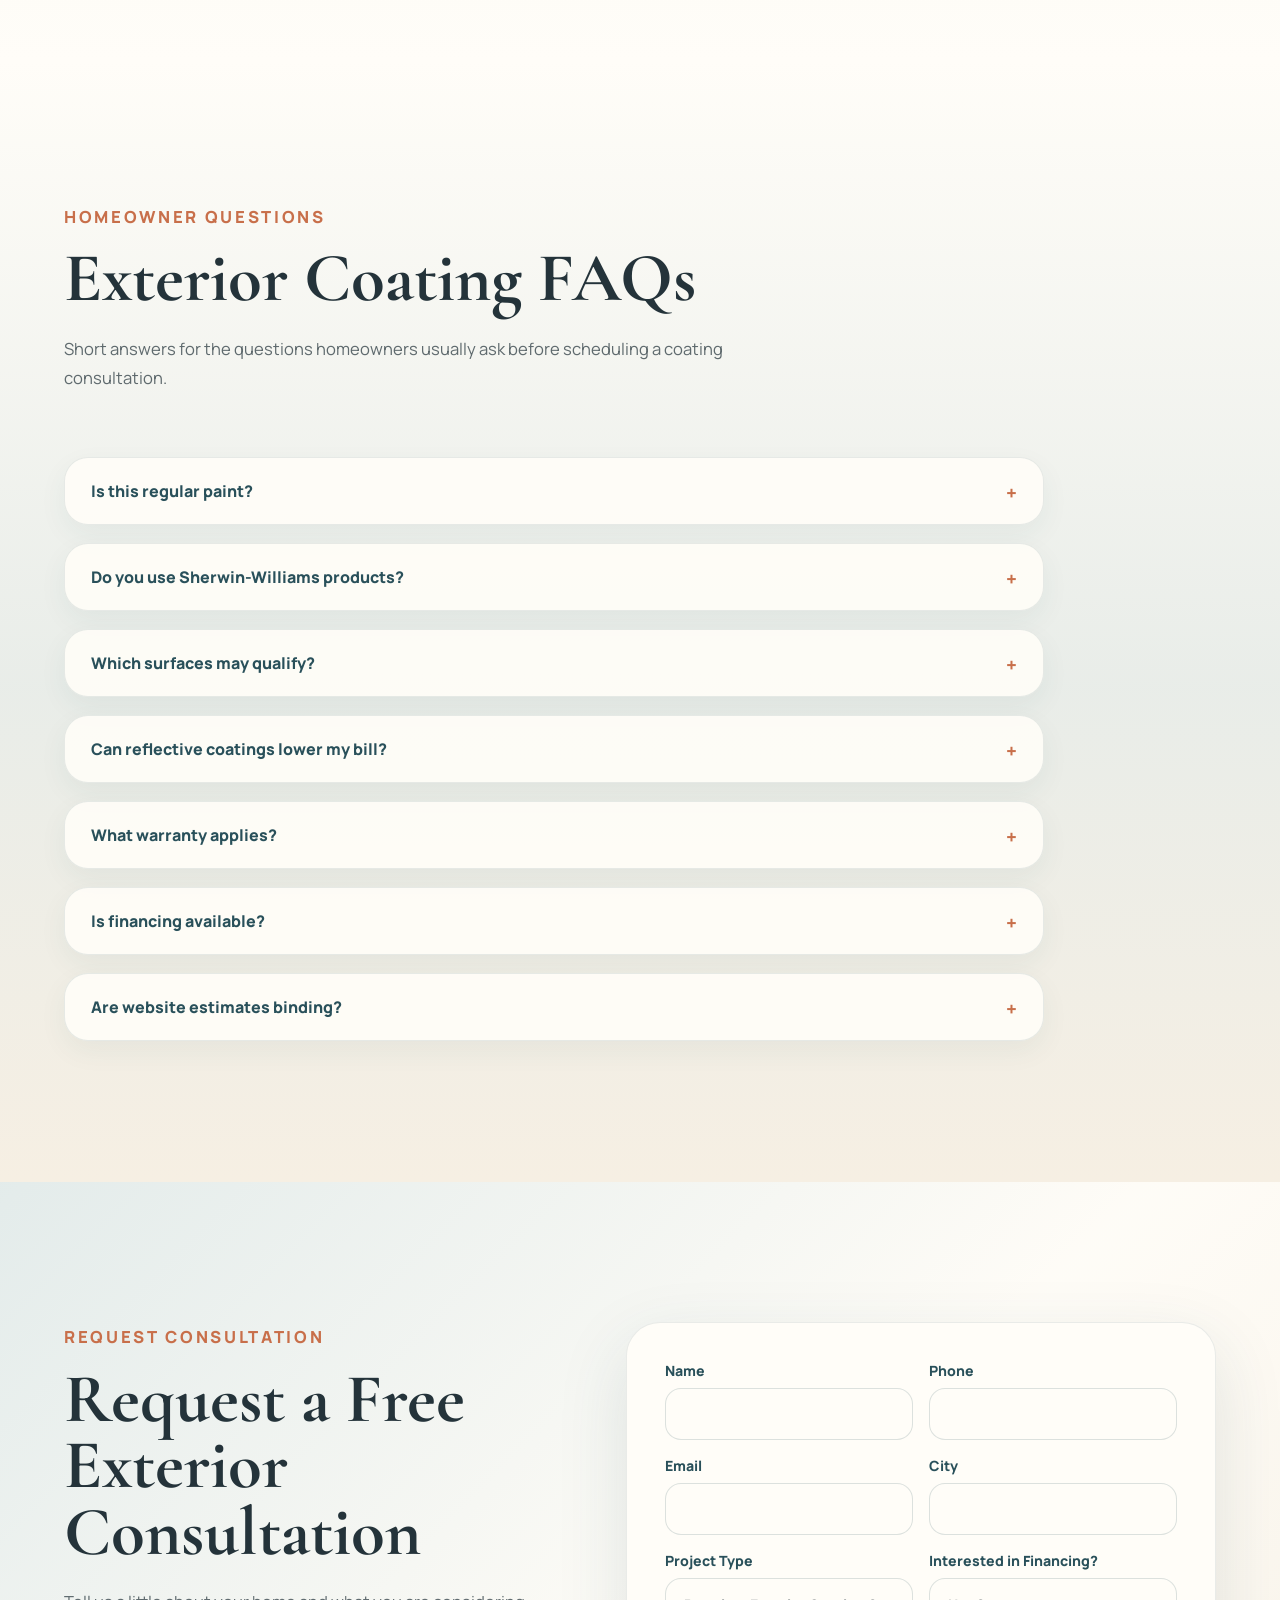
==== commit 114090ae: "Add header coating system descriptor" ====
--- a/index.html
+++ b/index.html
@@ -22,6 +22,7 @@
         <span class="brand-logo">
           <img src="assets/primecoat-florida-logo.png" alt="PrimeCoat Florida" />
         </span>
+        <span class="brand-positioning">Premium Exterior Coating System</span>
       </a>
       <button class="nav-toggle" type="button" aria-label="Open navigation" data-nav-toggle>
         <span></span>
--- a/styles.css
+++ b/styles.css
@@ -84,6 +84,7 @@
 }
 
 .brand {
+  gap: 14px;
   flex: 0 0 auto;
 }
 
@@ -99,6 +100,18 @@
   width: 100%;
   height: 100%;
   object-fit: contain;
+}
+
+.brand-positioning {
+  max-width: 150px;
+  padding-left: 14px;
+  border-left: 1px solid rgba(79, 143, 149, 0.28);
+  color: var(--deep-ocean);
+  font-size: 0.72rem;
+  font-weight: 900;
+  letter-spacing: 0.1em;
+  line-height: 1.35;
+  text-transform: uppercase;
 }
 
 .site-nav {
@@ -1800,6 +1813,7 @@
   }
 
   .brand {
+    gap: 10px;
     min-width: 0;
   }
 
@@ -1811,6 +1825,13 @@
   .brand-logo img {
     width: 100%;
     height: 100%;
+  }
+
+  .brand-positioning {
+    max-width: 112px;
+    padding-left: 10px;
+    font-size: 0.56rem;
+    letter-spacing: 0.08em;
   }
 
   .hero {
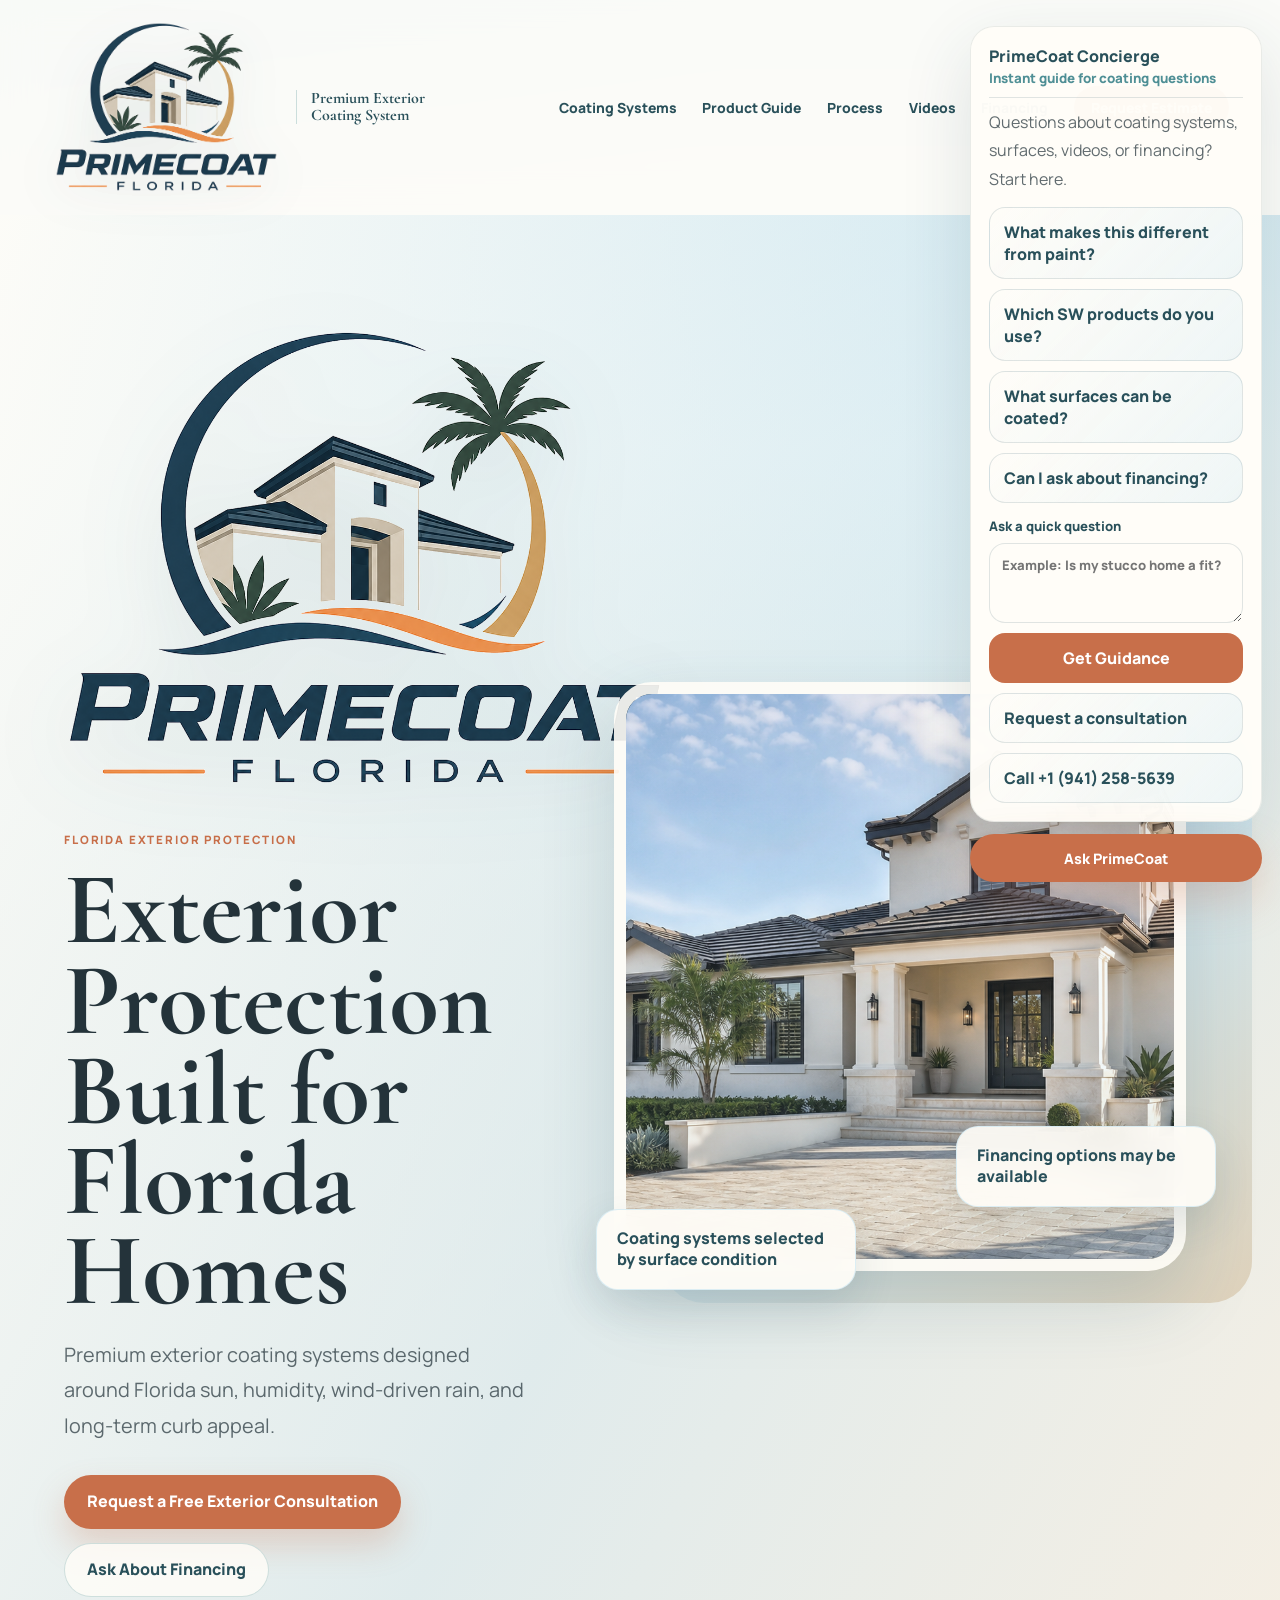
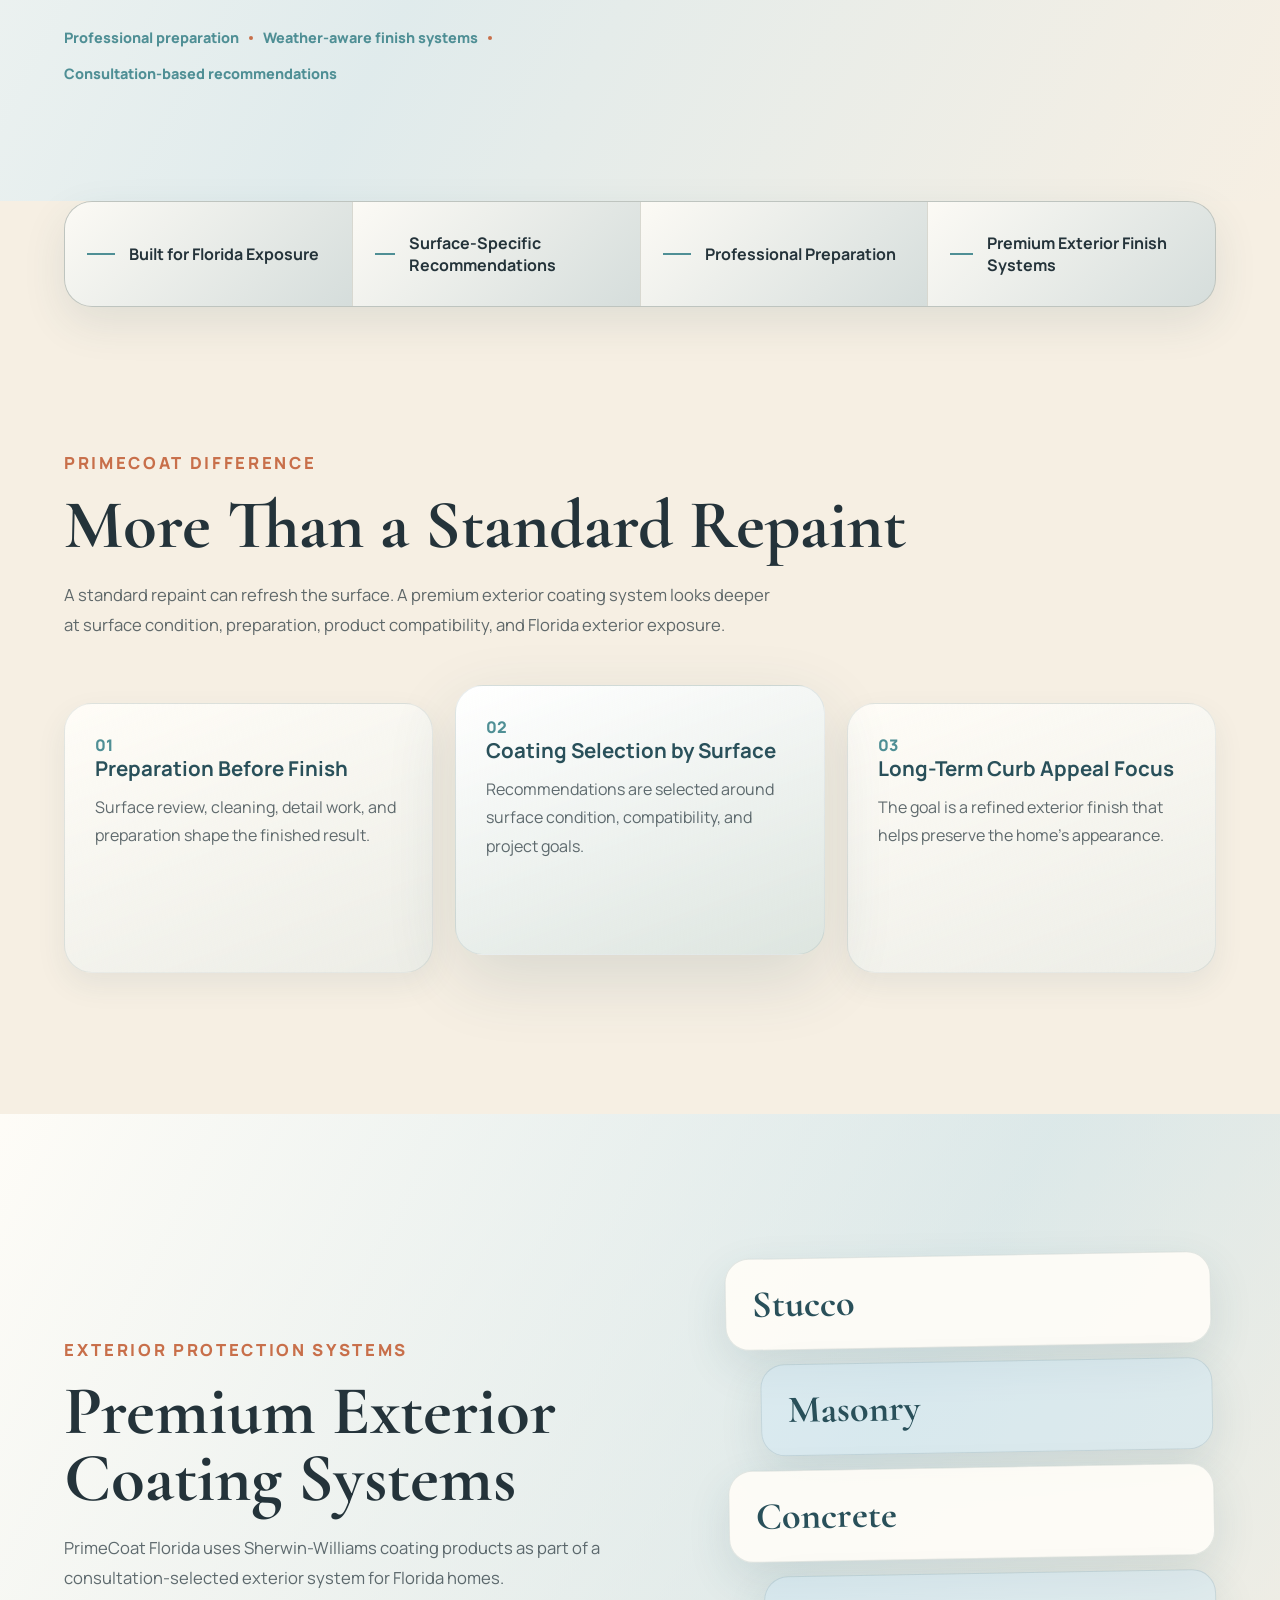
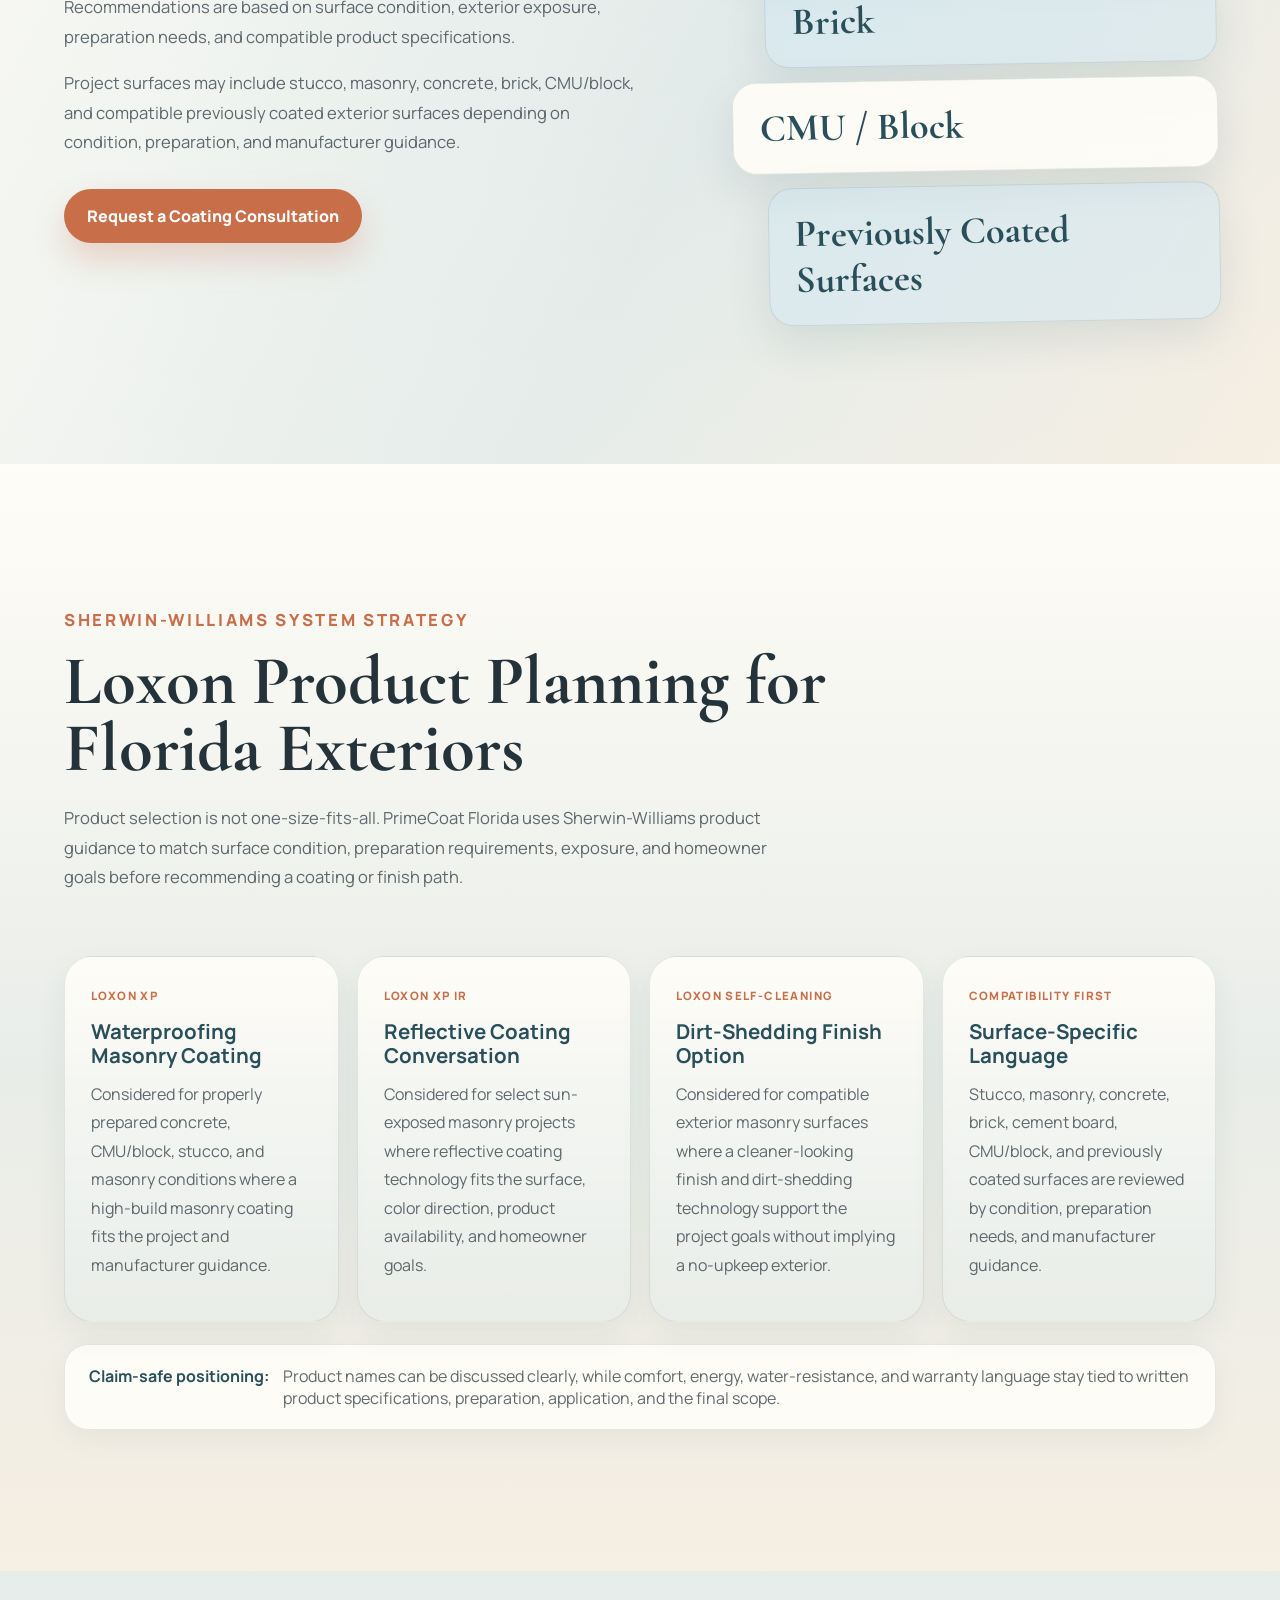
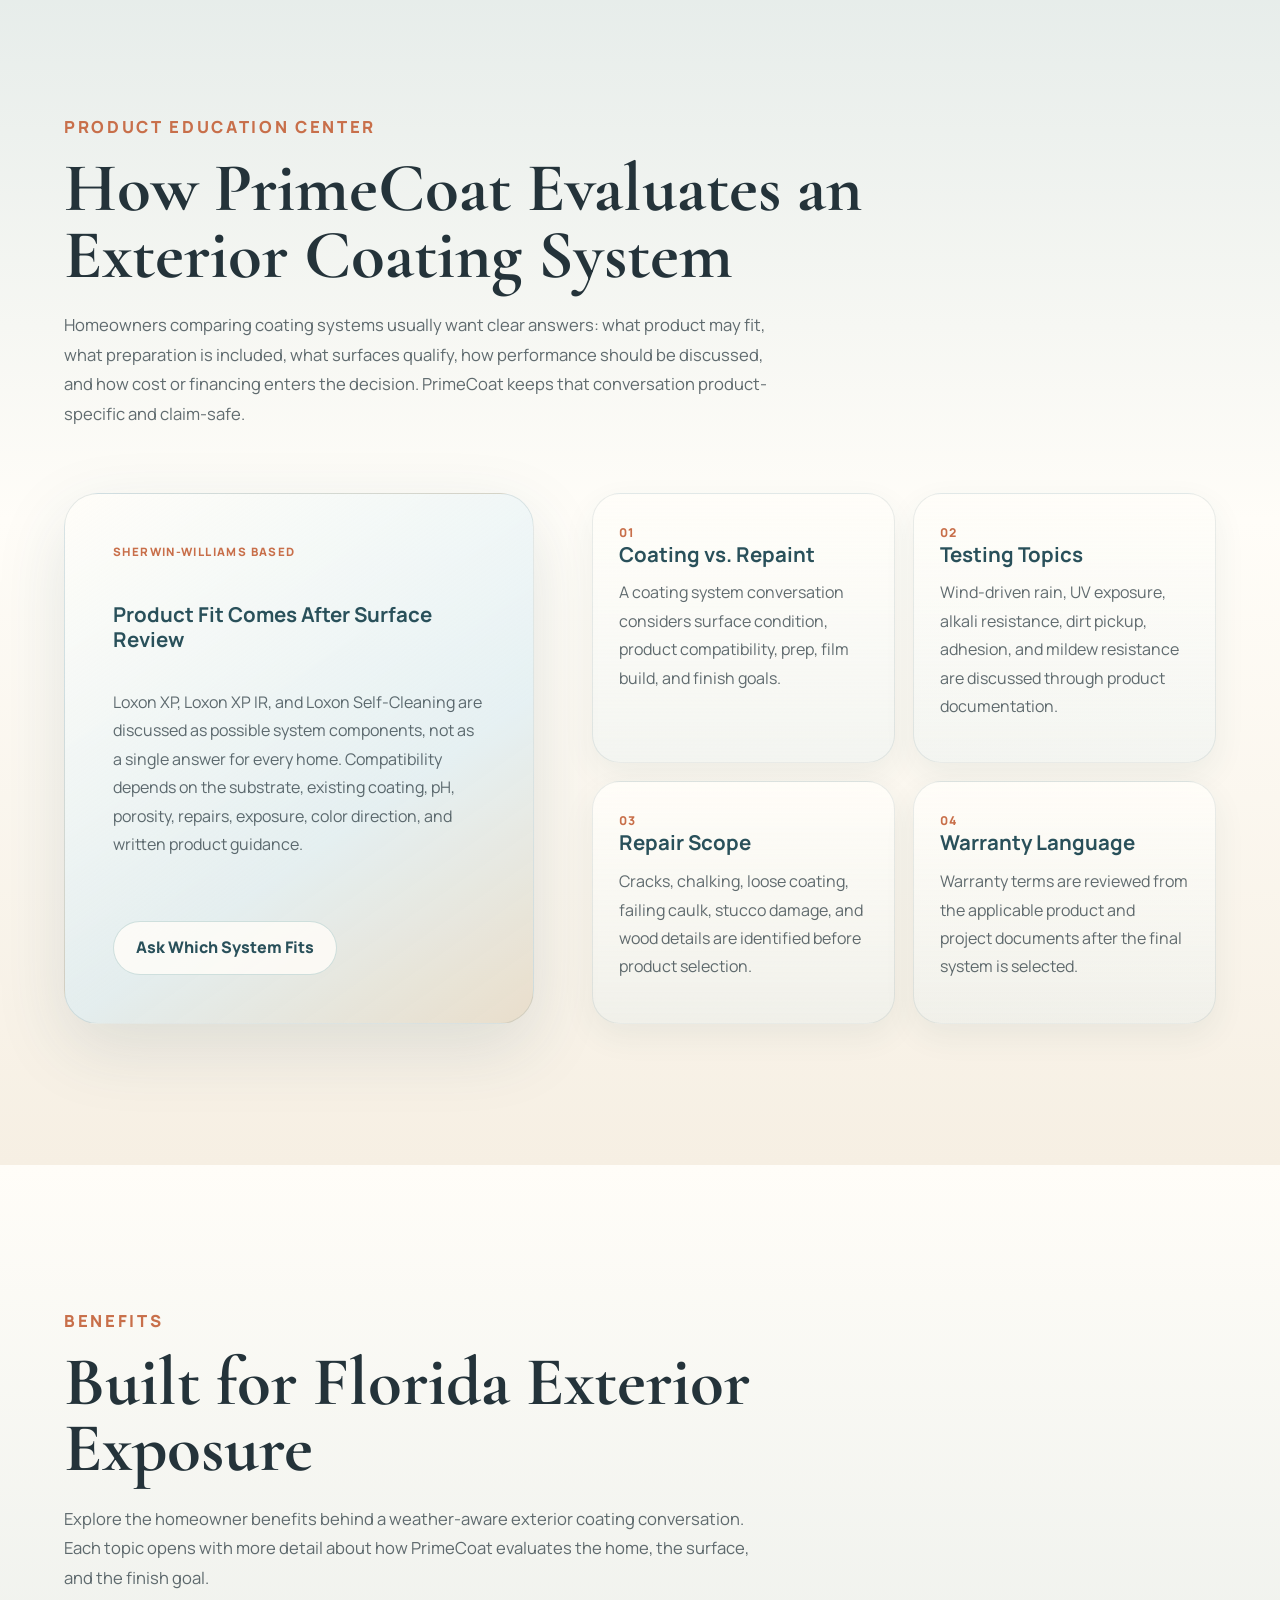
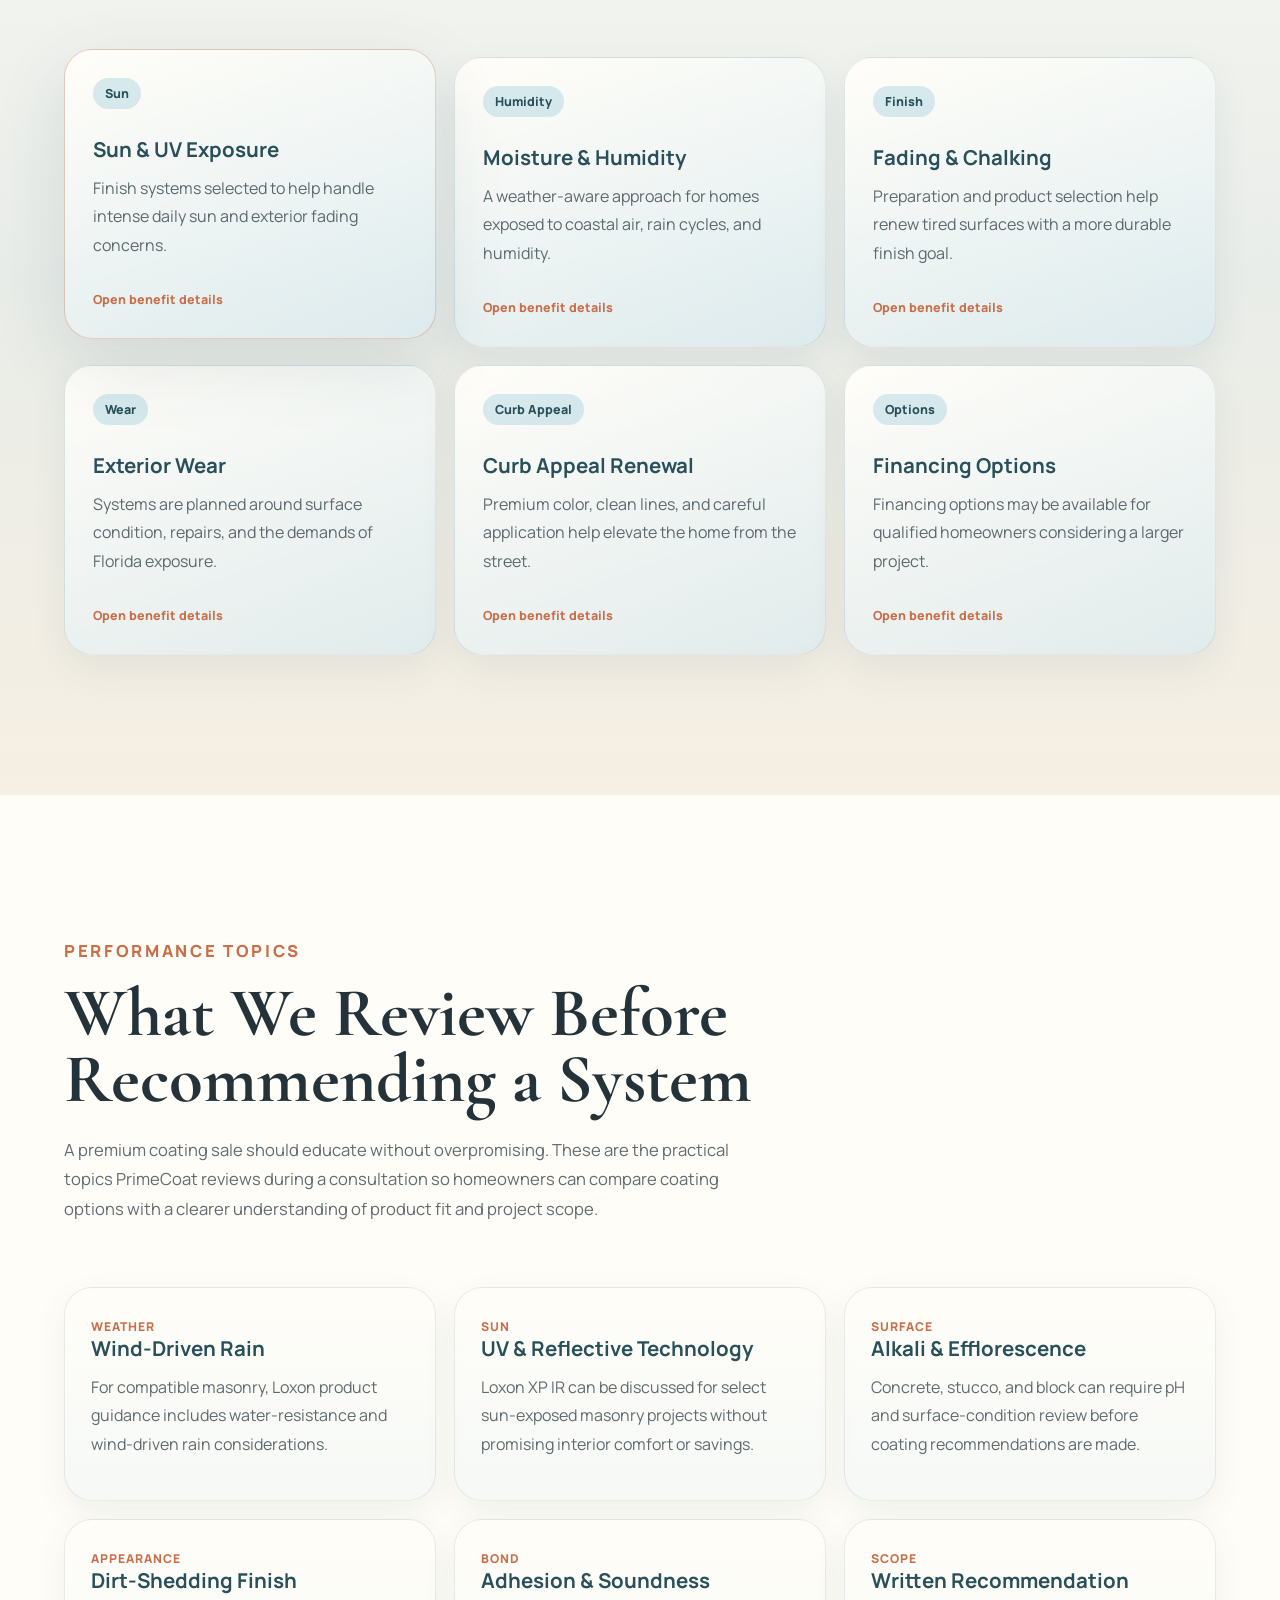
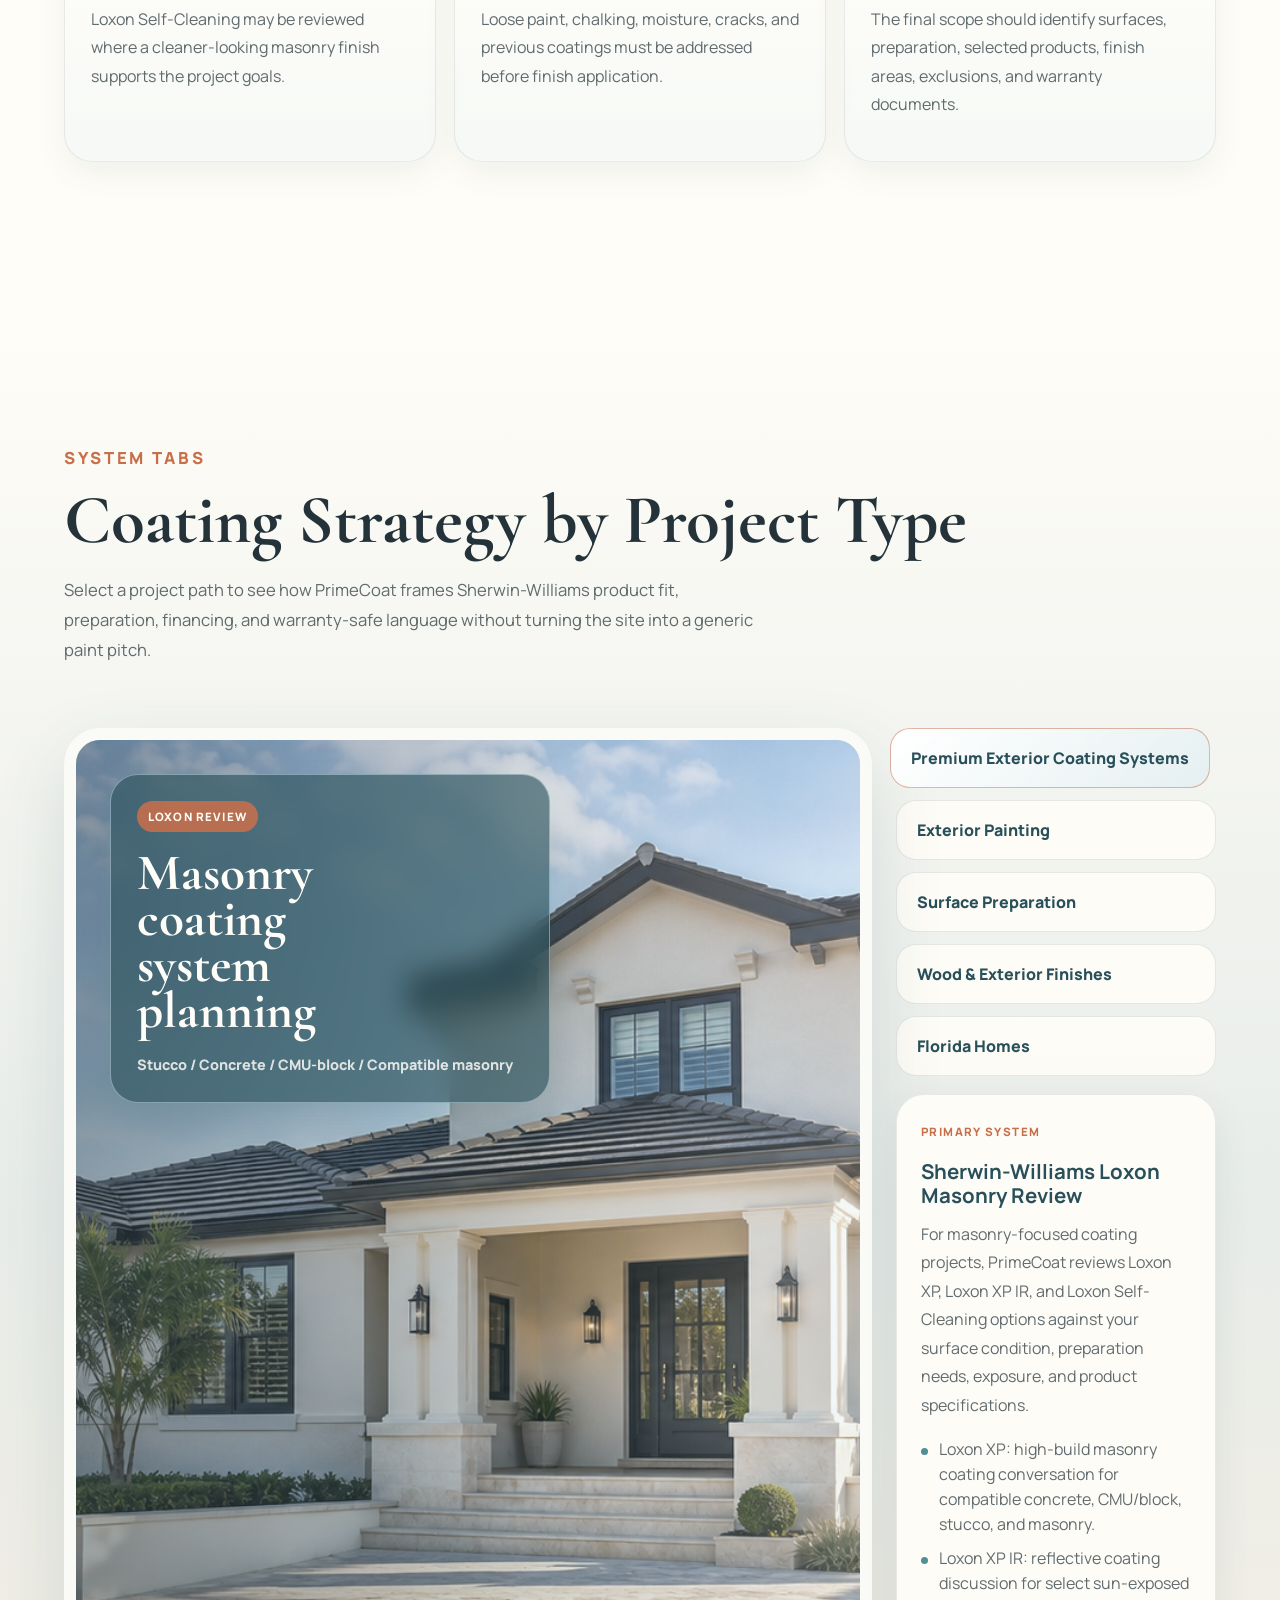
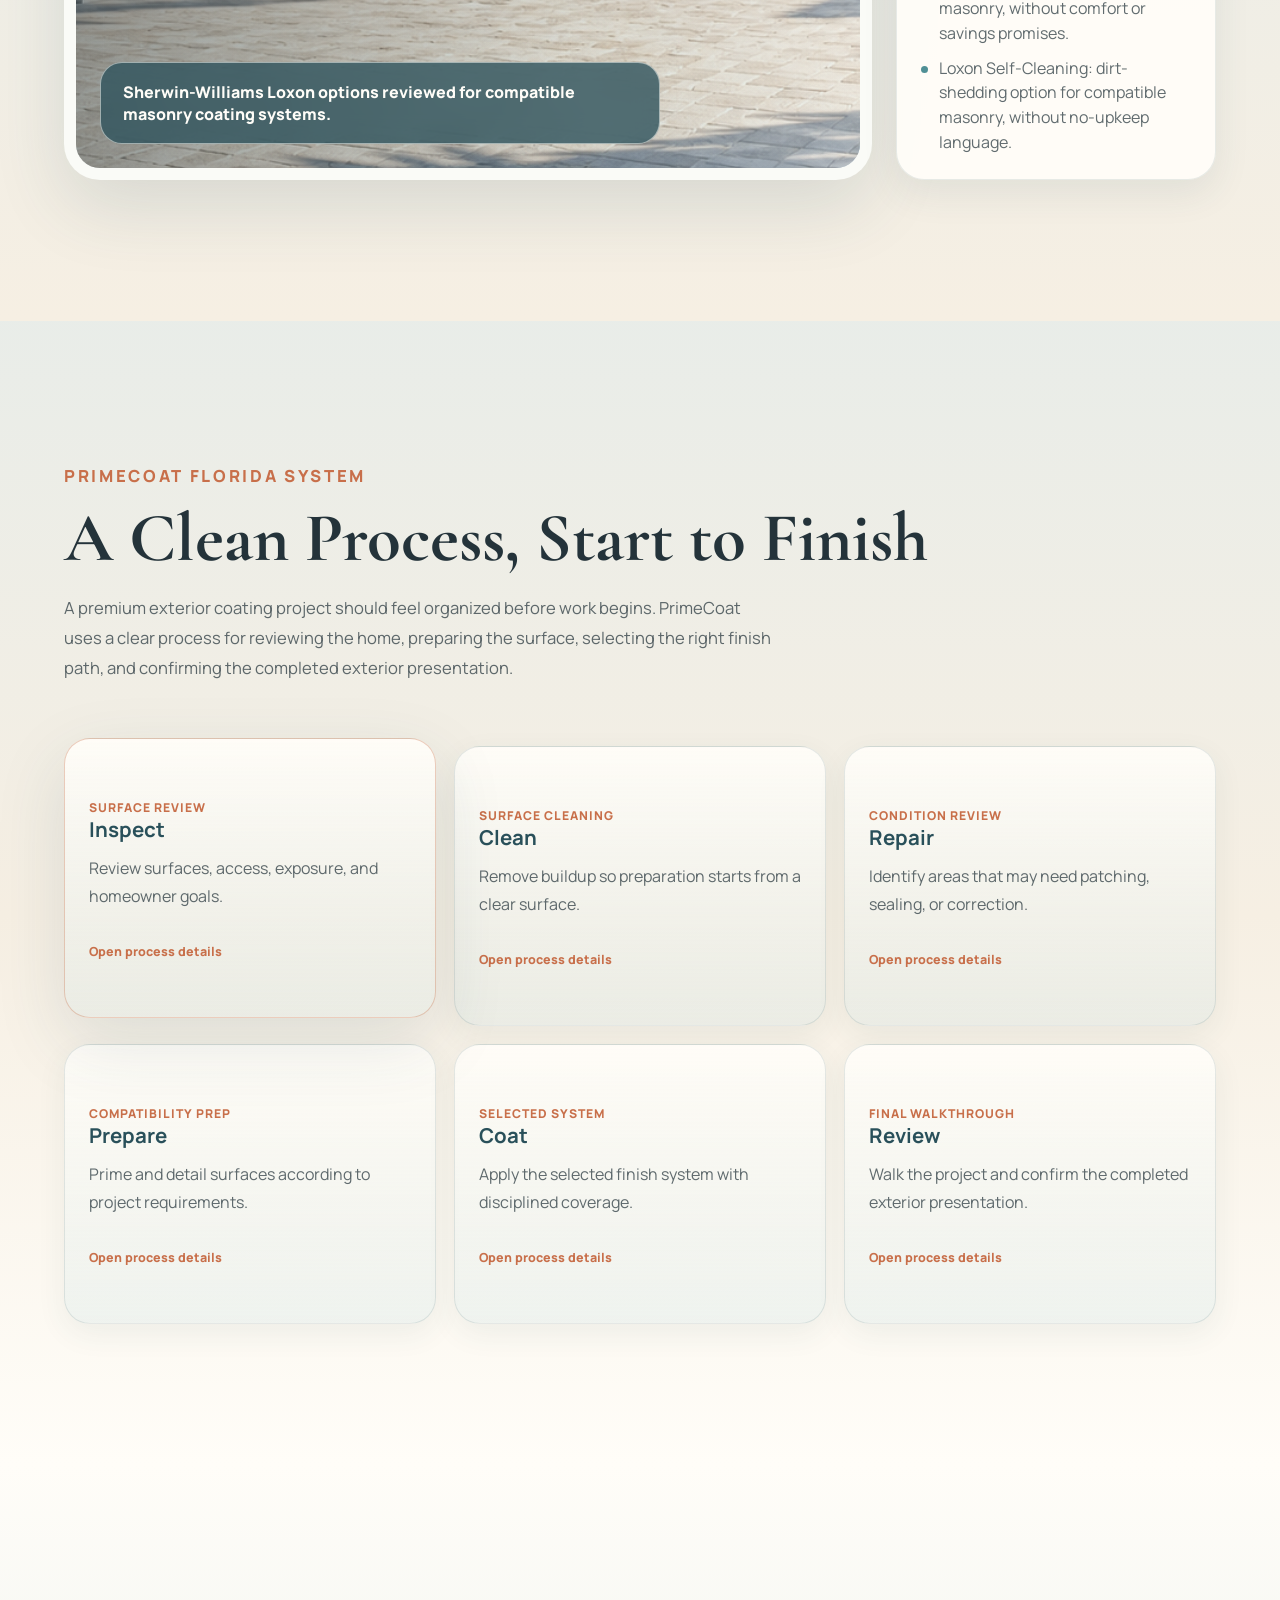
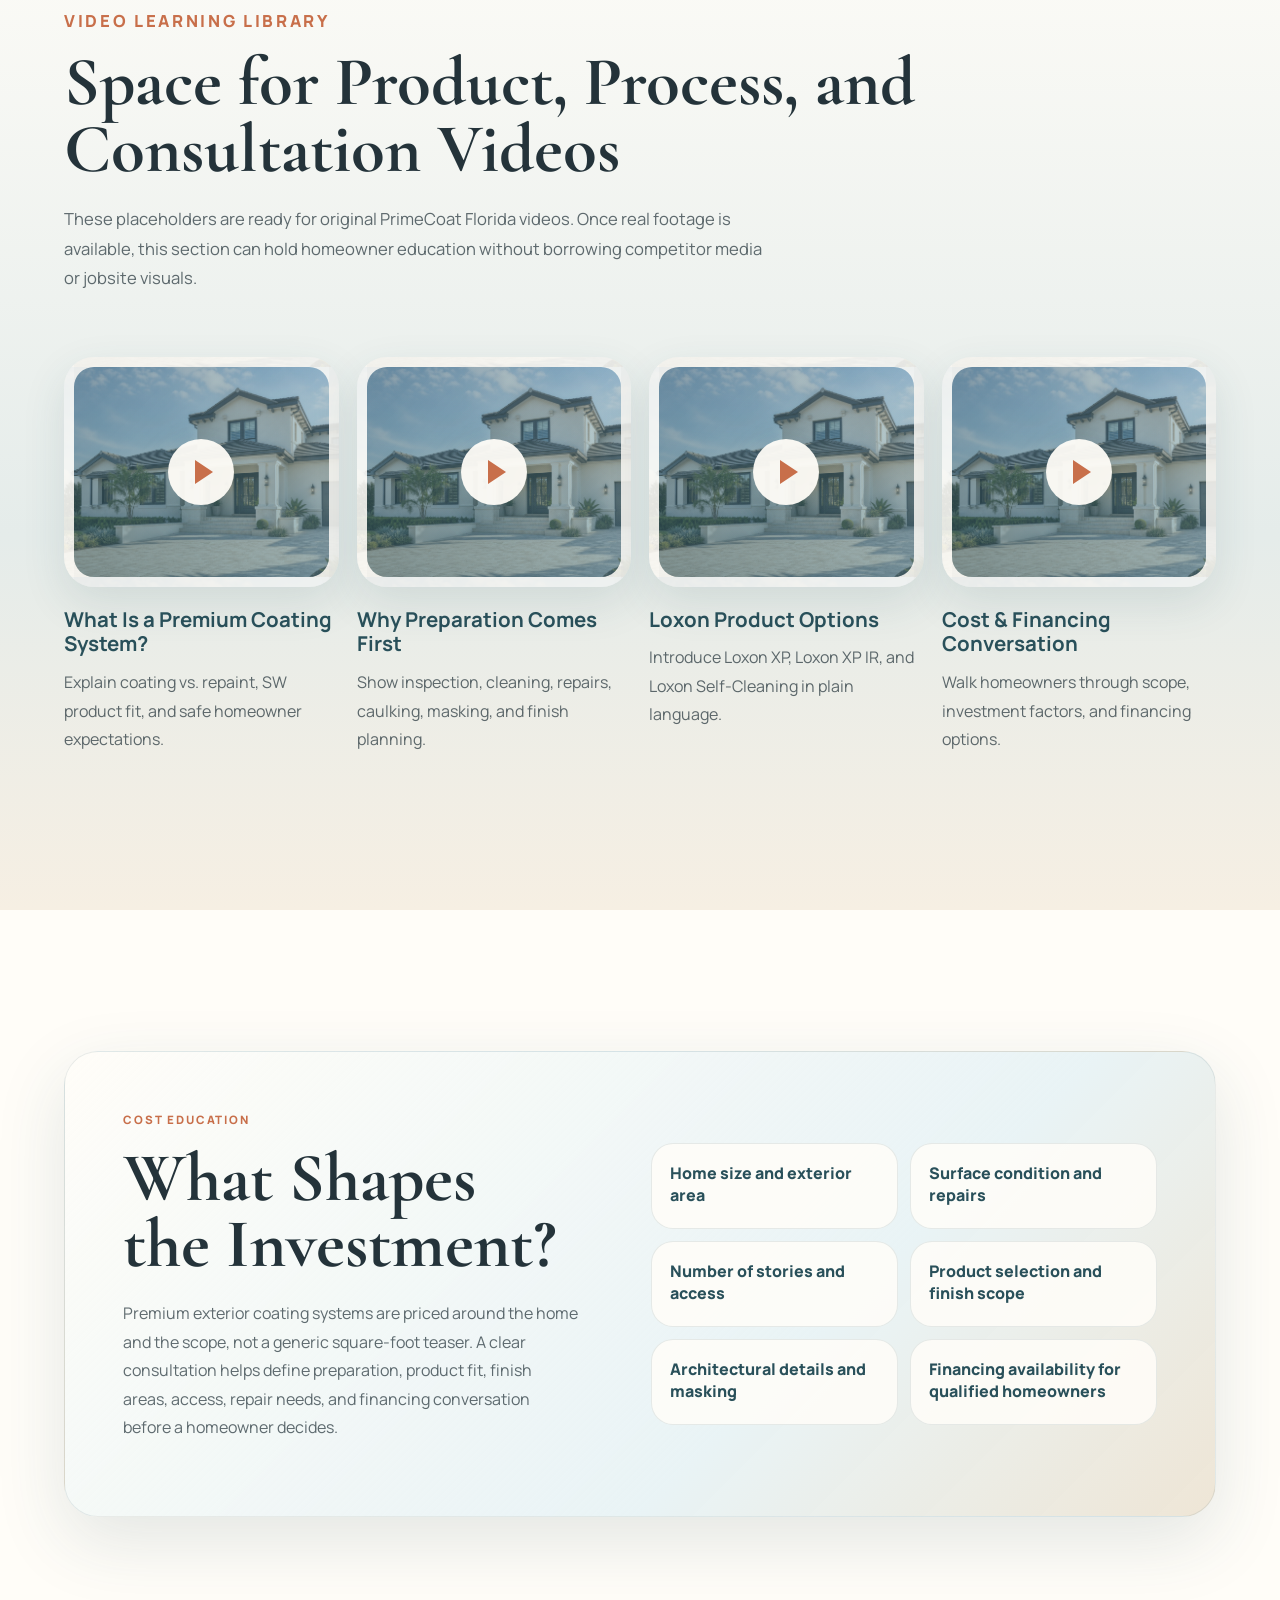
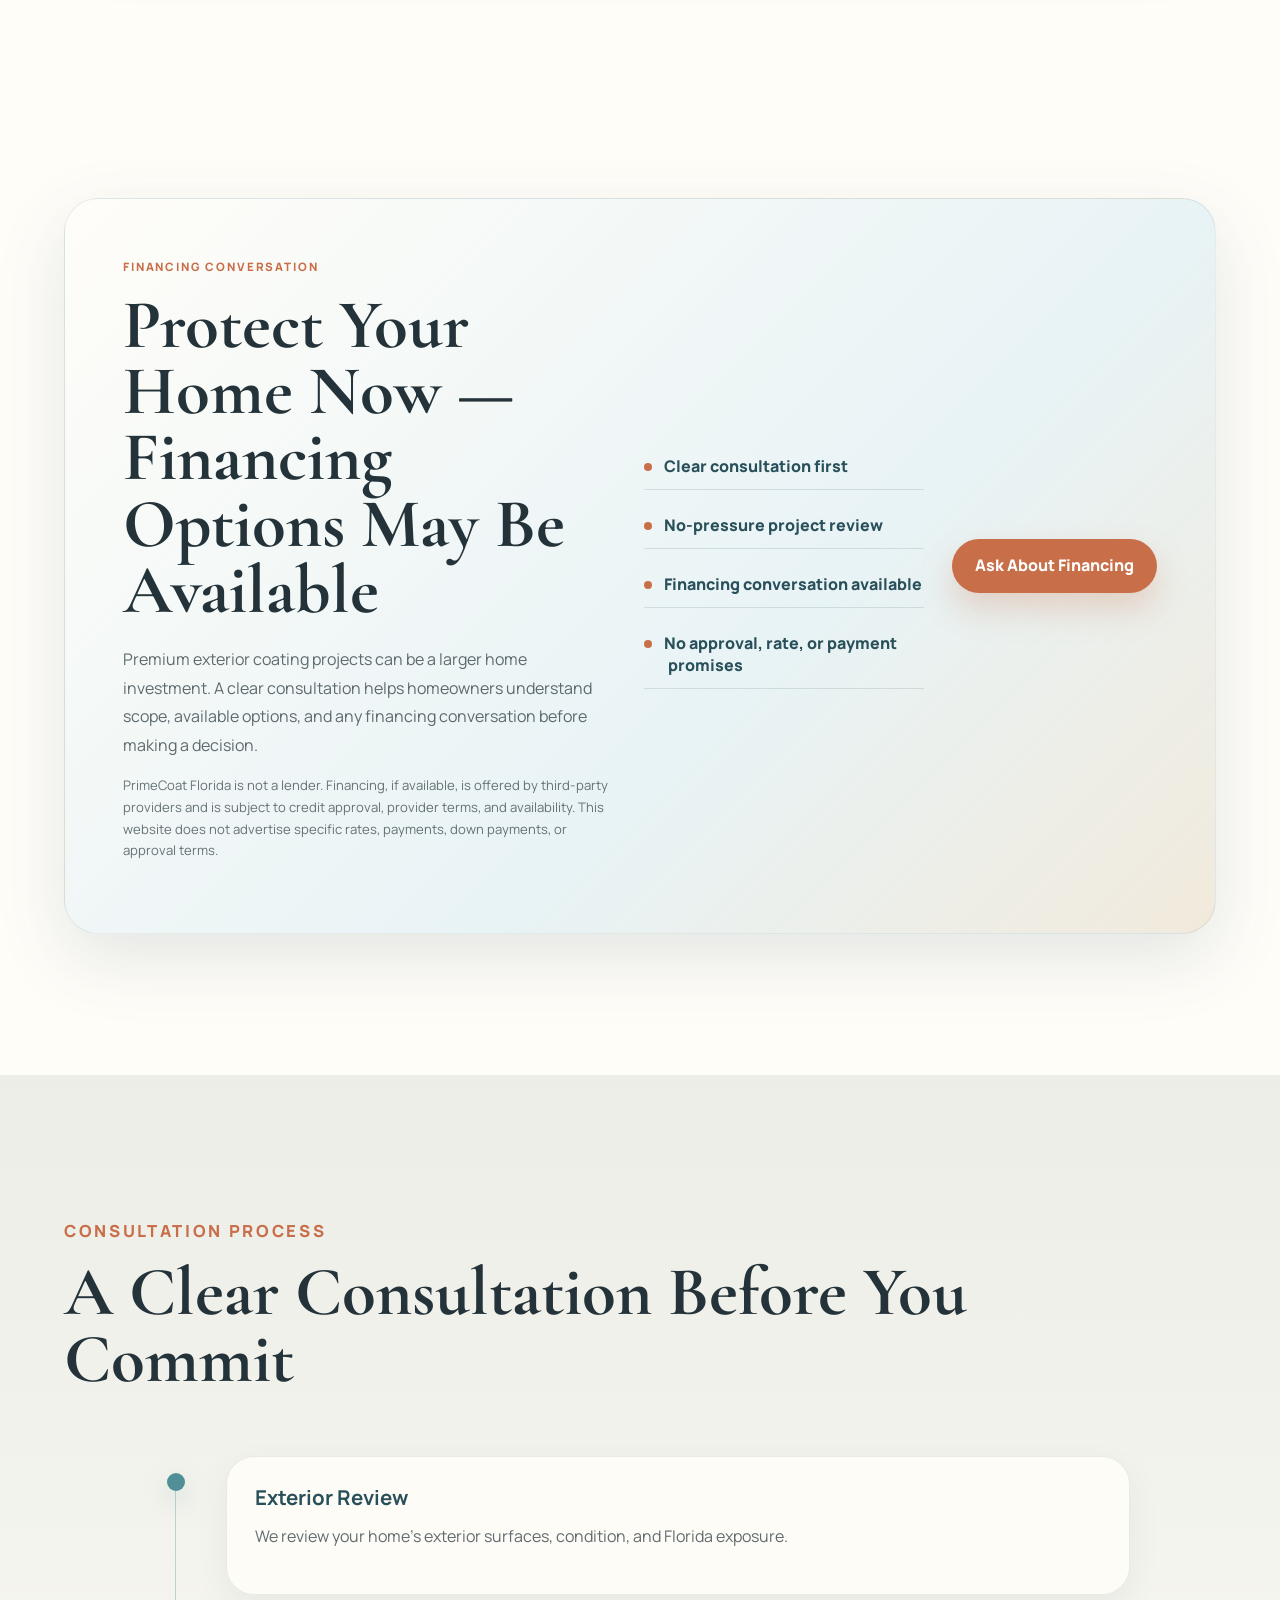
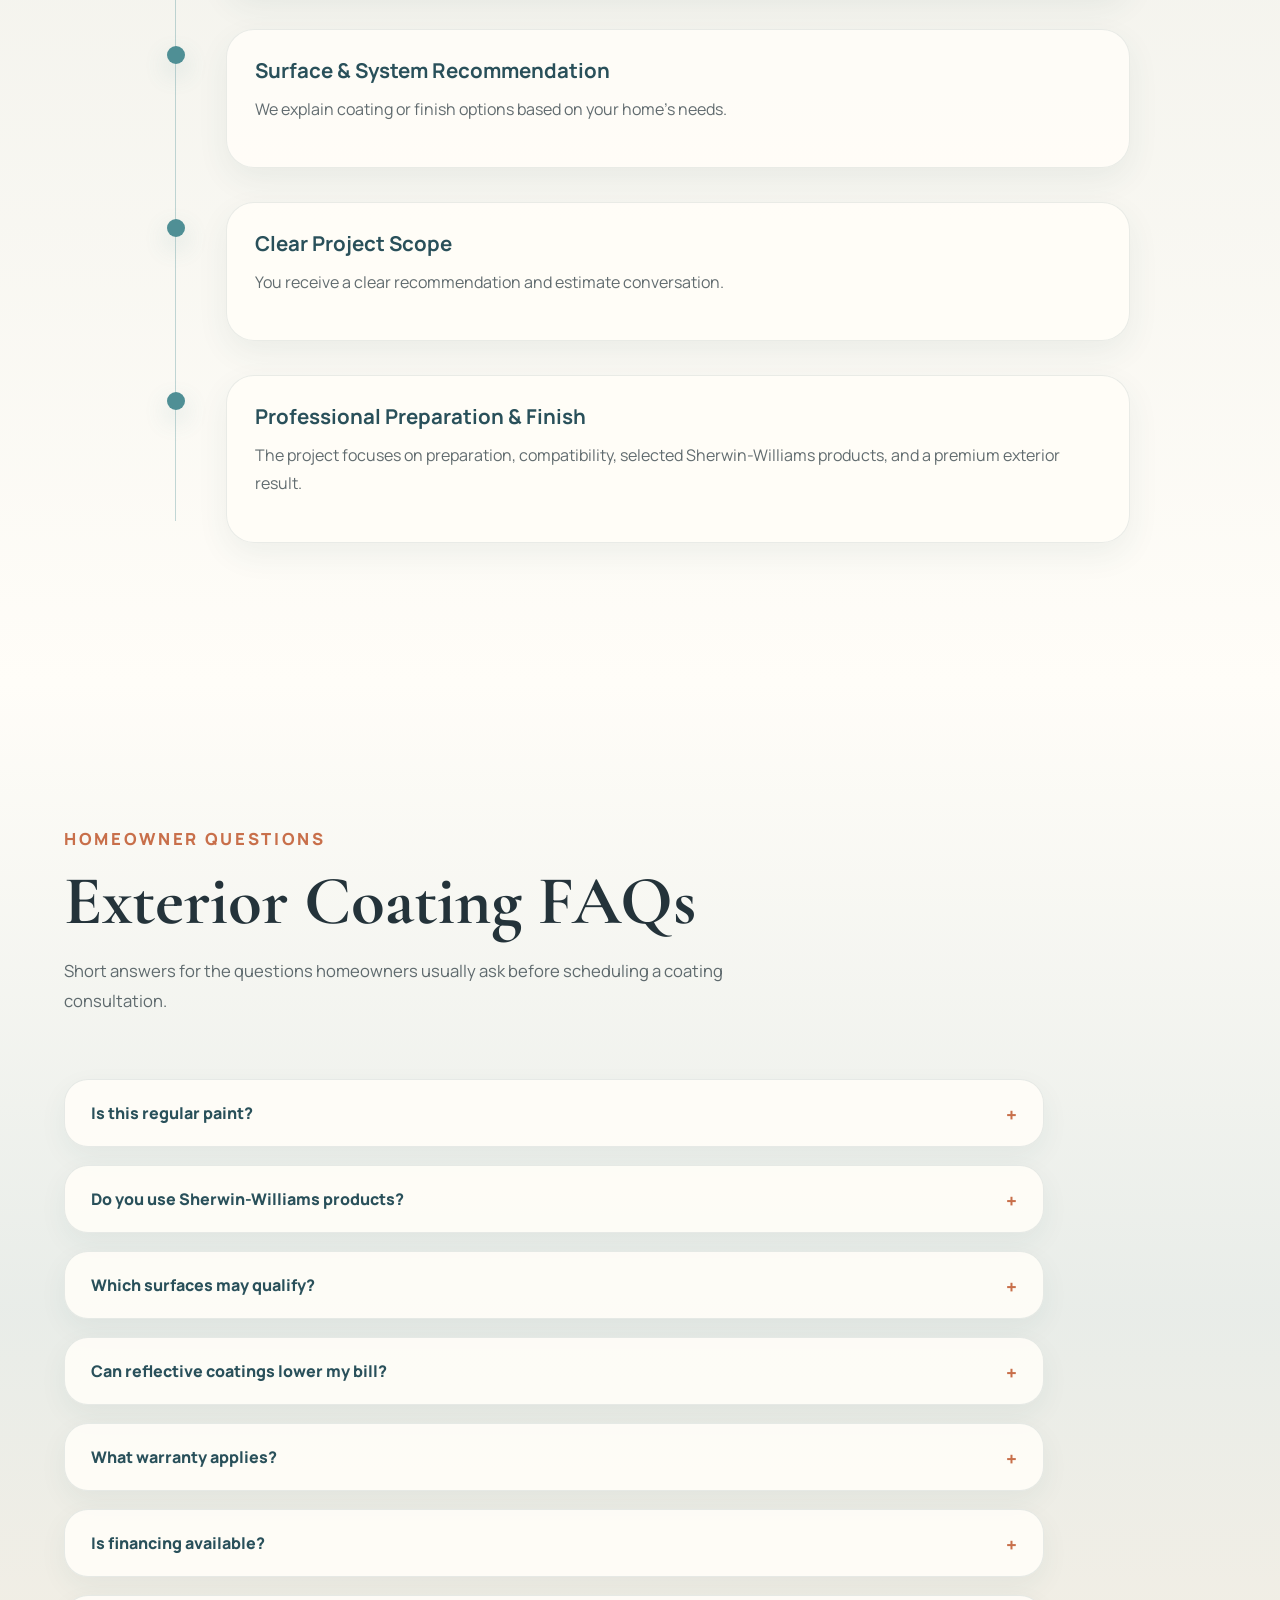
==== commit 47f8d111: "Use large transparent PrimeCoat logo" ====
--- a/index.html
+++ b/index.html
@@ -20,7 +20,7 @@
     <header class="site-header" data-header>
       <a class="brand" href="#top" aria-label="PrimeCoat Florida home">
         <span class="brand-logo">
-          <img src="assets/primecoat-florida-logo.png" alt="PrimeCoat Florida" />
+          <img src="assets/primecoat-florida-logo-transparent.png" alt="PrimeCoat Florida" />
         </span>
         <span class="brand-positioning">Premium Exterior Coating System</span>
       </a>
@@ -41,6 +41,9 @@
     <main id="top">
       <section class="hero" aria-label="PrimeCoat Florida hero">
         <div class="hero-copy">
+          <div class="hero-brand-logo" aria-hidden="true">
+            <img src="assets/primecoat-florida-logo-transparent.png" alt="" />
+          </div>
           <p class="section-label">Florida Exterior Protection</p>
           <h1>Exterior Protection Built for Florida Homes</h1>
           <p class="hero-text">
@@ -832,7 +835,7 @@
 
     <footer class="site-footer">
       <div>
-        <img class="footer-logo" src="assets/primecoat-florida-logo.png" alt="PrimeCoat Florida" />
+        <img class="footer-logo" src="assets/primecoat-florida-logo-transparent.png" alt="PrimeCoat Florida" />
         <p>Premium Exterior Coating Systems for Florida Homes</p>
         <p class="footer-license">License information must be added or confirmed before advertising or performing regulated contracting services.</p>
       </div>
--- a/styles.css
+++ b/styles.css
@@ -92,13 +92,14 @@
   display: flex;
   align-items: center;
   justify-content: center;
-  width: clamp(180px, 18vw, 245px);
-  height: 68px;
+  width: clamp(190px, 18vw, 280px);
+  aspect-ratio: 1144 / 886;
+  filter: drop-shadow(0 12px 24px rgba(41, 80, 90, 0.12));
 }
 
 .brand-logo img {
   width: 100%;
-  height: 100%;
+  height: auto;
   object-fit: contain;
 }
 
@@ -107,11 +108,12 @@
   padding-left: 14px;
   border-left: 1px solid rgba(79, 143, 149, 0.28);
   color: var(--deep-ocean);
-  font-size: 0.72rem;
-  font-weight: 900;
-  letter-spacing: 0.1em;
-  line-height: 1.35;
-  text-transform: uppercase;
+  font-family: "Cormorant Garamond", Georgia, serif;
+  font-size: clamp(1rem, 1.25vw, 1.32rem);
+  font-weight: 700;
+  letter-spacing: 0;
+  line-height: 1.05;
+  text-transform: none;
 }
 
 .site-nav {
@@ -189,6 +191,17 @@
   max-width: 680px;
 }
 
+.hero-brand-logo {
+  width: min(620px, 92vw);
+  margin: 0 0 clamp(18px, 3vw, 32px) -2%;
+  filter: drop-shadow(0 24px 42px rgba(41, 80, 90, 0.1));
+}
+
+.hero-brand-logo img {
+  width: 100%;
+  height: auto;
+}
+
 .section-label {
   margin: 0 0 14px;
   color: var(--terracotta);
@@ -257,6 +270,9 @@
   border-radius: 999px;
   font-weight: 800;
   line-height: 1.1;
+  overflow-wrap: anywhere;
+  text-align: center;
+  white-space: normal;
   transition: transform 180ms ease, box-shadow 180ms ease, background 180ms ease;
 }
 
@@ -1576,9 +1592,7 @@
 .footer-logo {
   width: min(210px, 100%);
   margin: 0 0 14px;
-  border-radius: 18px;
-  background: rgba(255, 253, 248, 0.96);
-  box-shadow: 0 14px 32px rgba(0, 0, 0, 0.12);
+  filter: drop-shadow(0 10px 18px rgba(255, 253, 248, 0.18));
 }
 
 .footer-disclaimer {
@@ -1725,7 +1739,7 @@
 
   .site-nav {
     position: absolute;
-    top: 78px;
+    top: calc(100% + 10px);
     left: 18px;
     right: 18px;
     display: none;
@@ -1818,24 +1832,29 @@
   }
 
   .brand-logo {
-    width: clamp(132px, 42vw, 170px);
-    height: 52px;
+    width: clamp(132px, 38vw, 172px);
+    height: auto;
   }
 
   .brand-logo img {
     width: 100%;
-    height: 100%;
+    height: auto;
   }
 
   .brand-positioning {
-    max-width: 112px;
+    max-width: 96px;
     padding-left: 10px;
-    font-size: 0.56rem;
-    letter-spacing: 0.08em;
+    font-size: 0.82rem;
   }
 
   .hero {
     padding: 54px 16px 70px;
+  }
+
+  .hero-brand-logo {
+    width: min(100%, 320px);
+    margin-left: auto;
+    margin-right: auto;
   }
 
   h1 {
@@ -1850,6 +1869,13 @@
   .hero-actions,
   .final-actions {
     width: 100%;
+  }
+
+  .button {
+    min-height: 50px;
+    padding: 13px 16px;
+    font-size: 0.94rem;
+    line-height: 1.2;
   }
 
   .hero-visual {
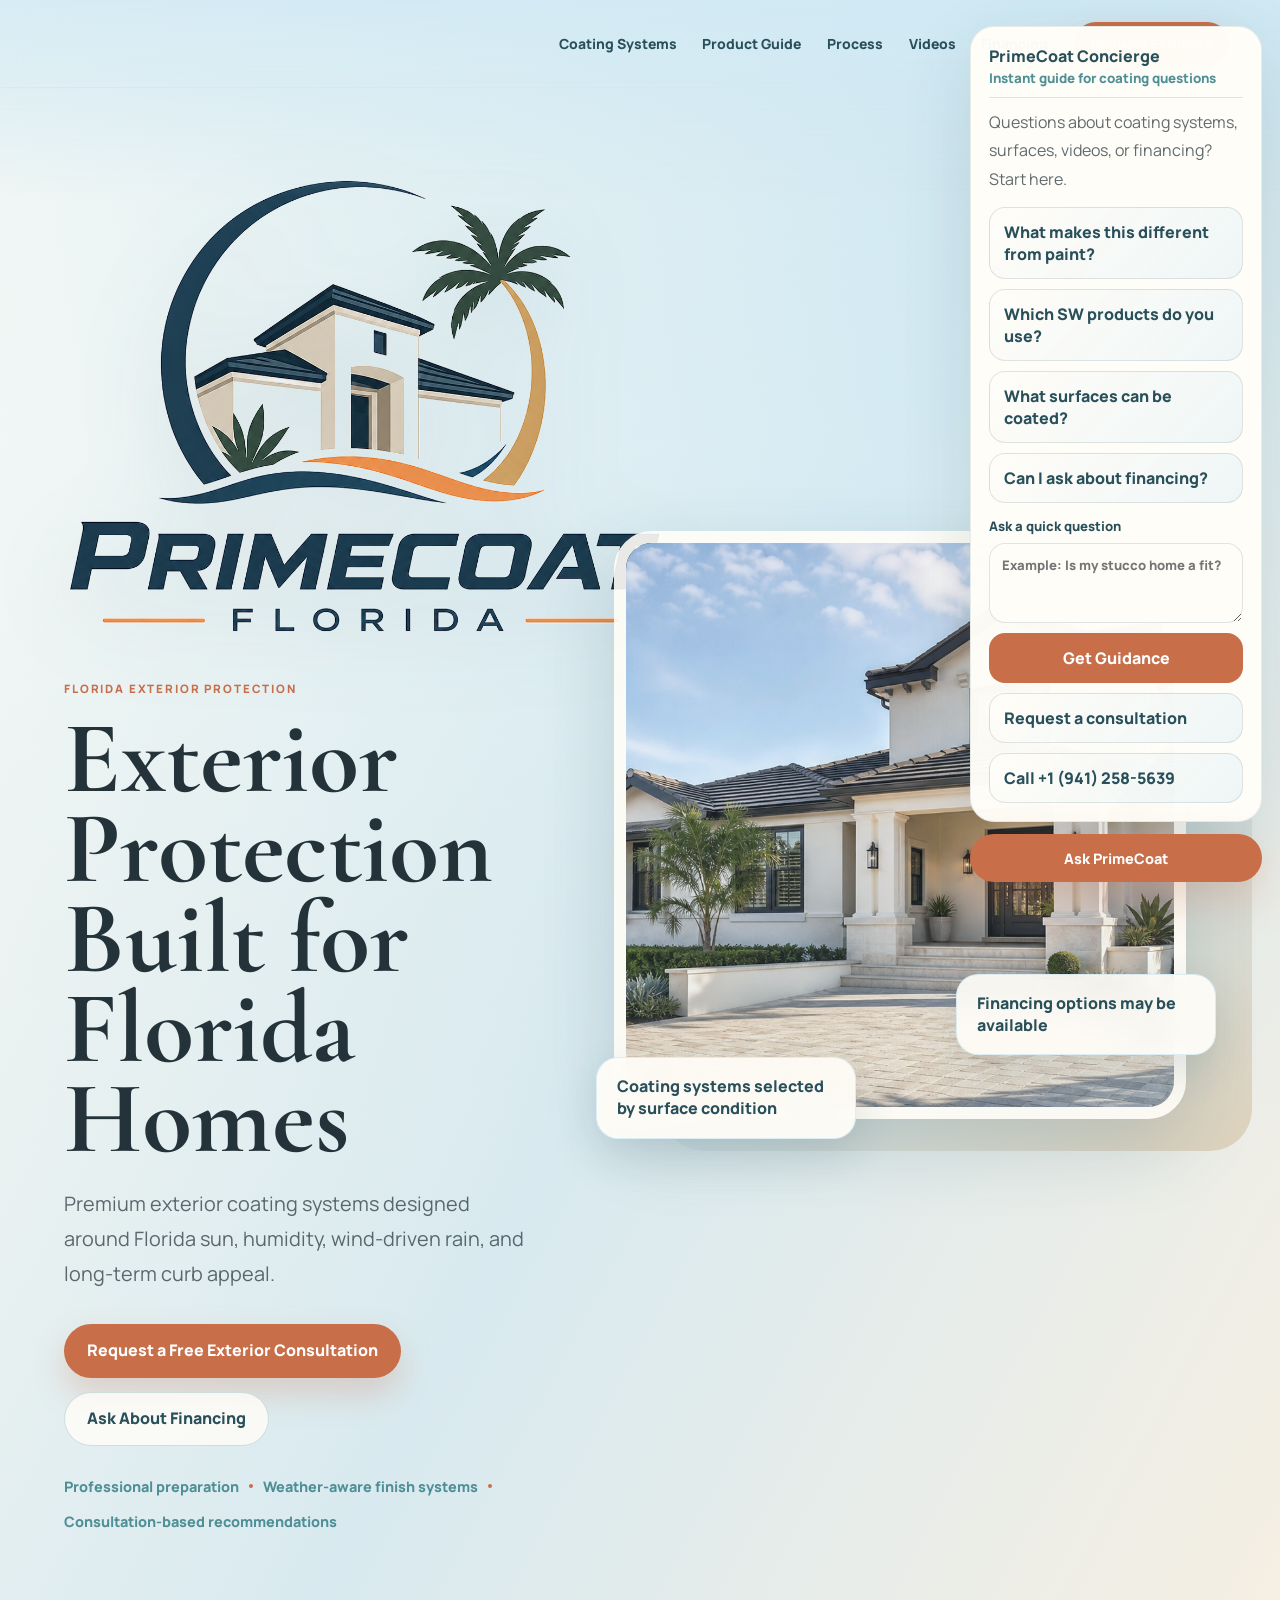
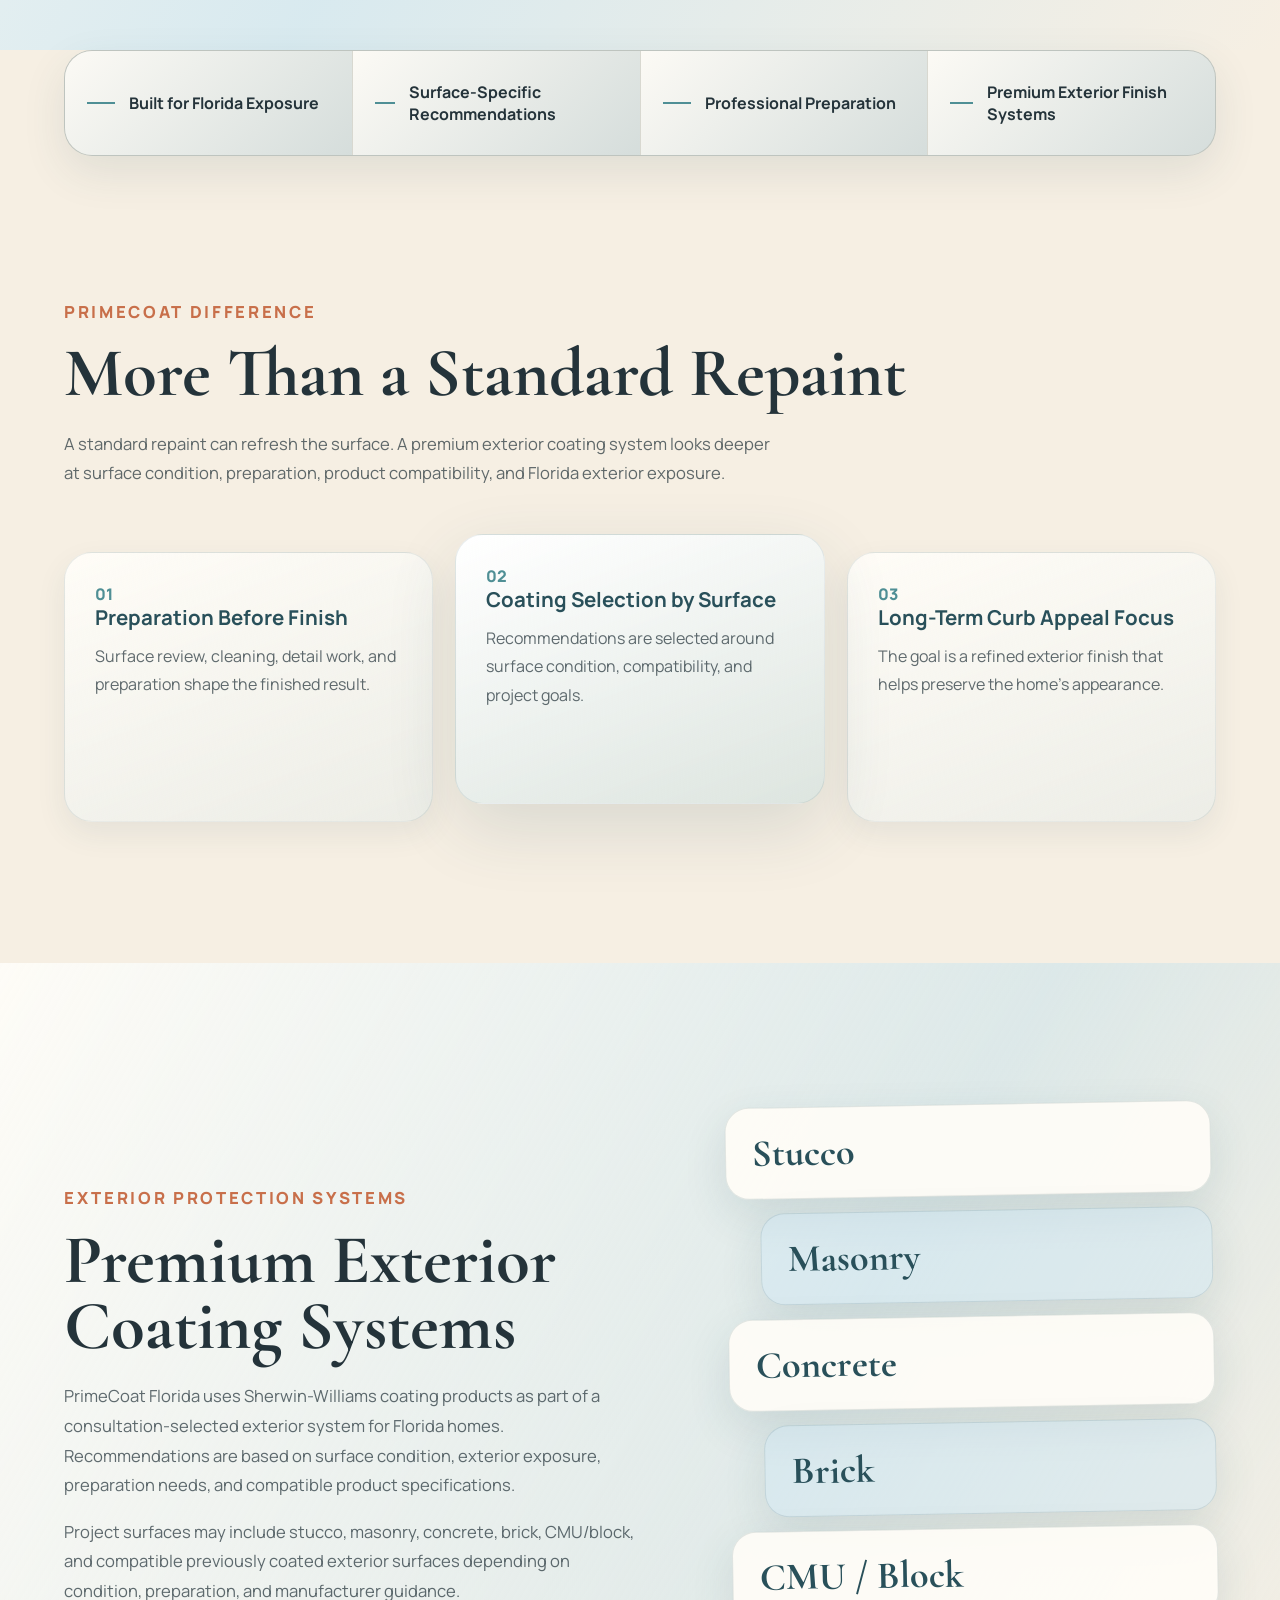
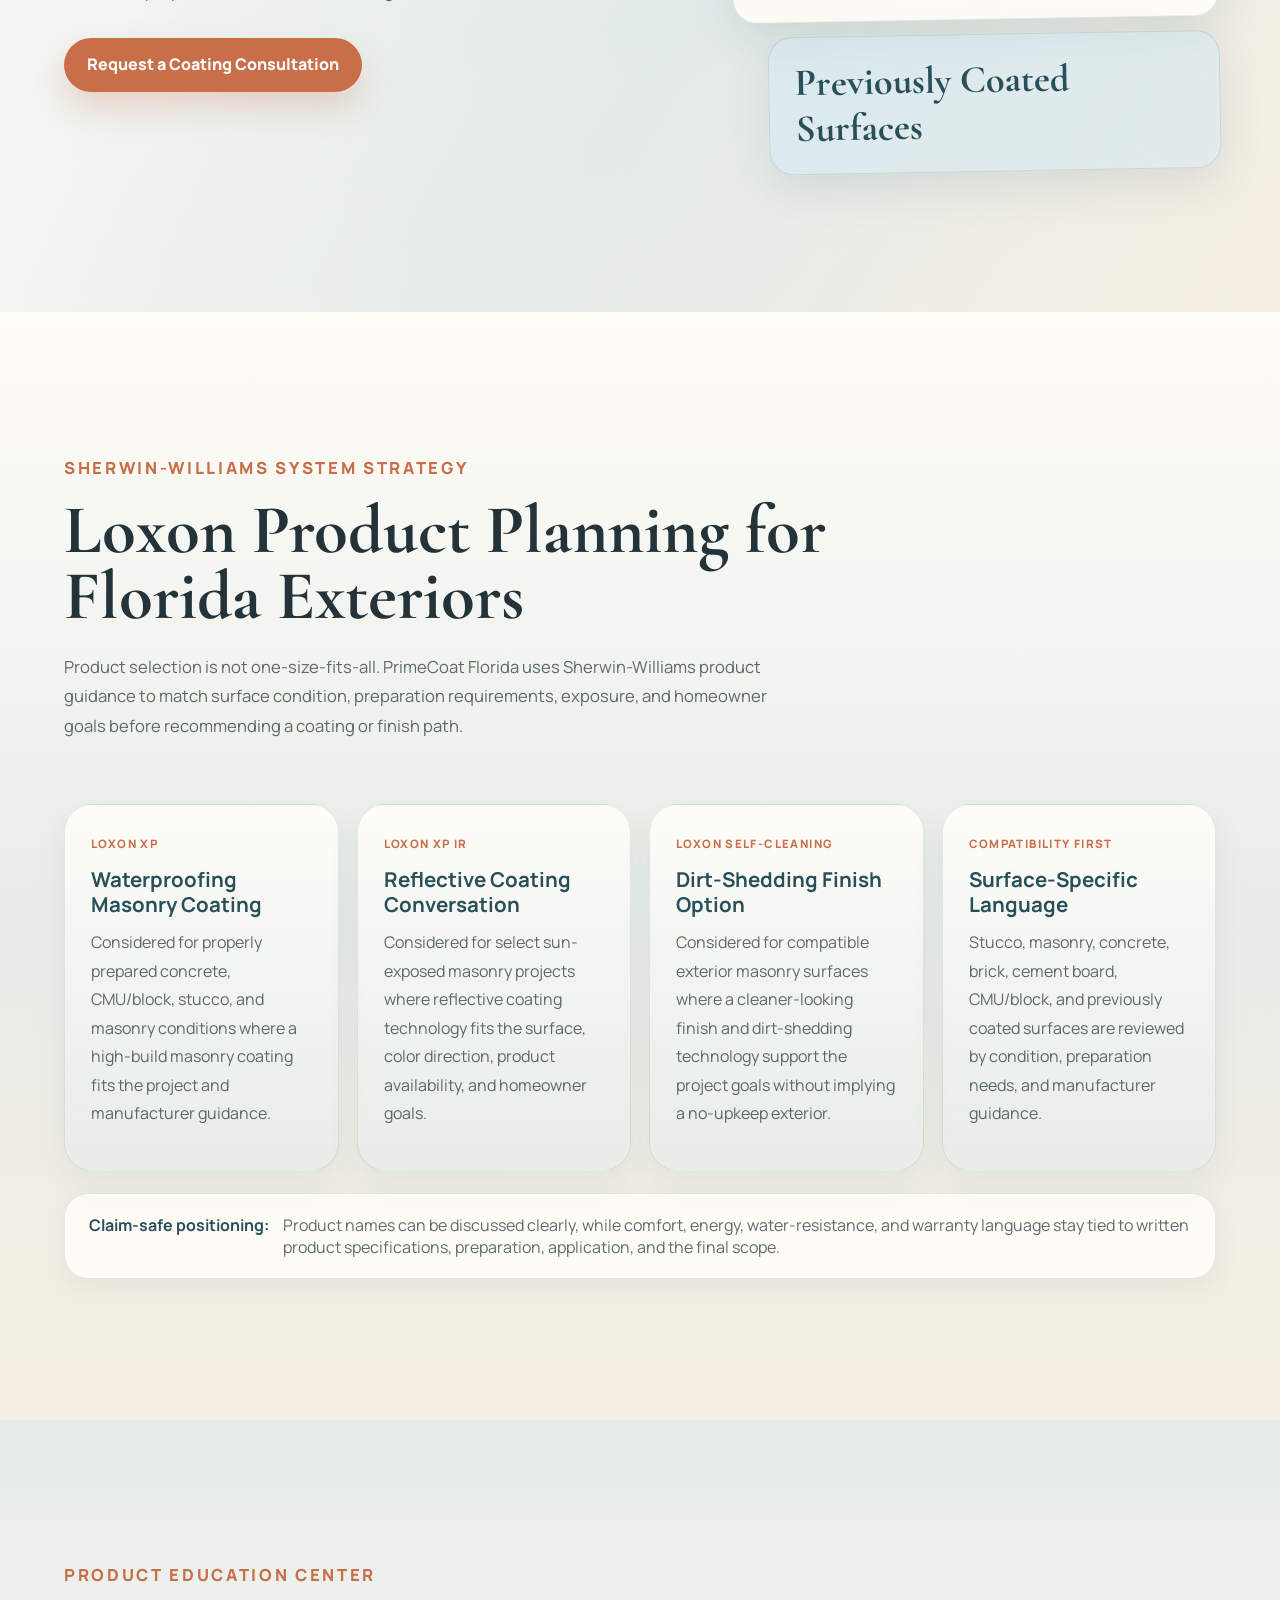
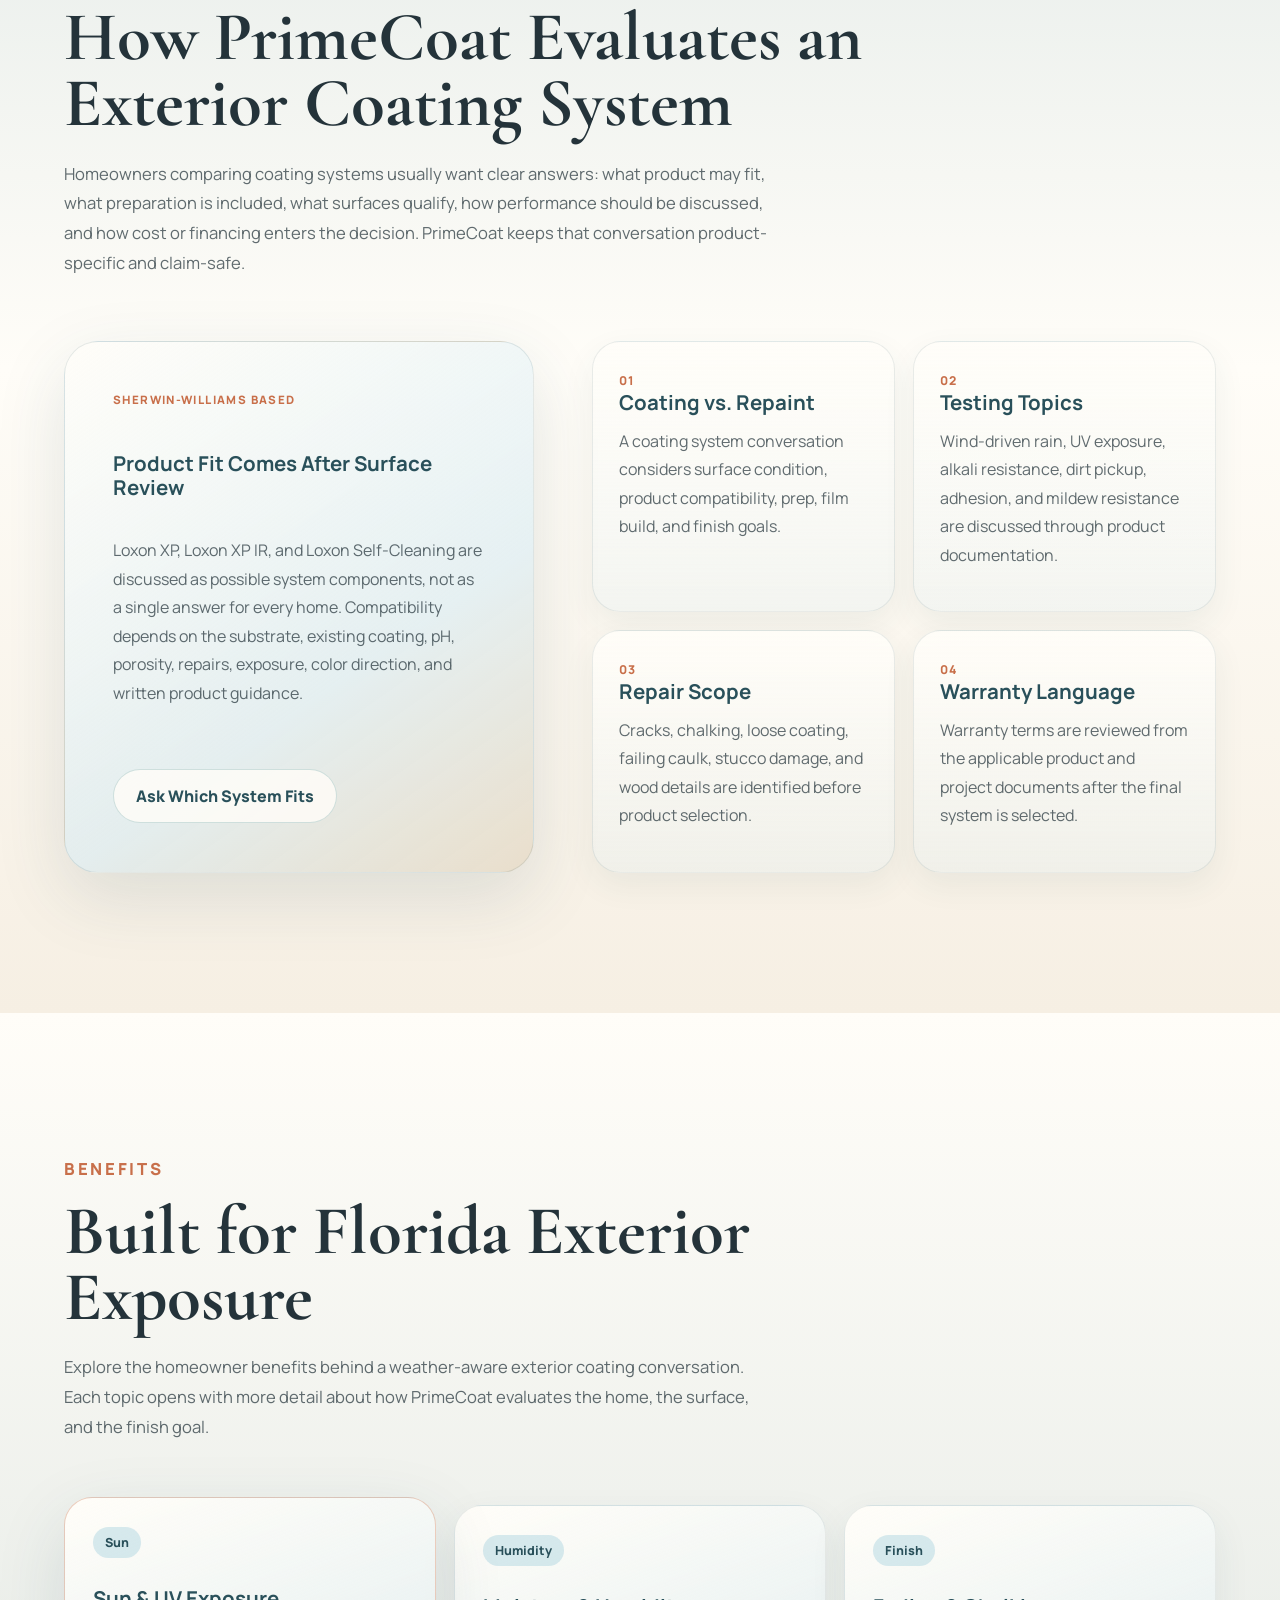
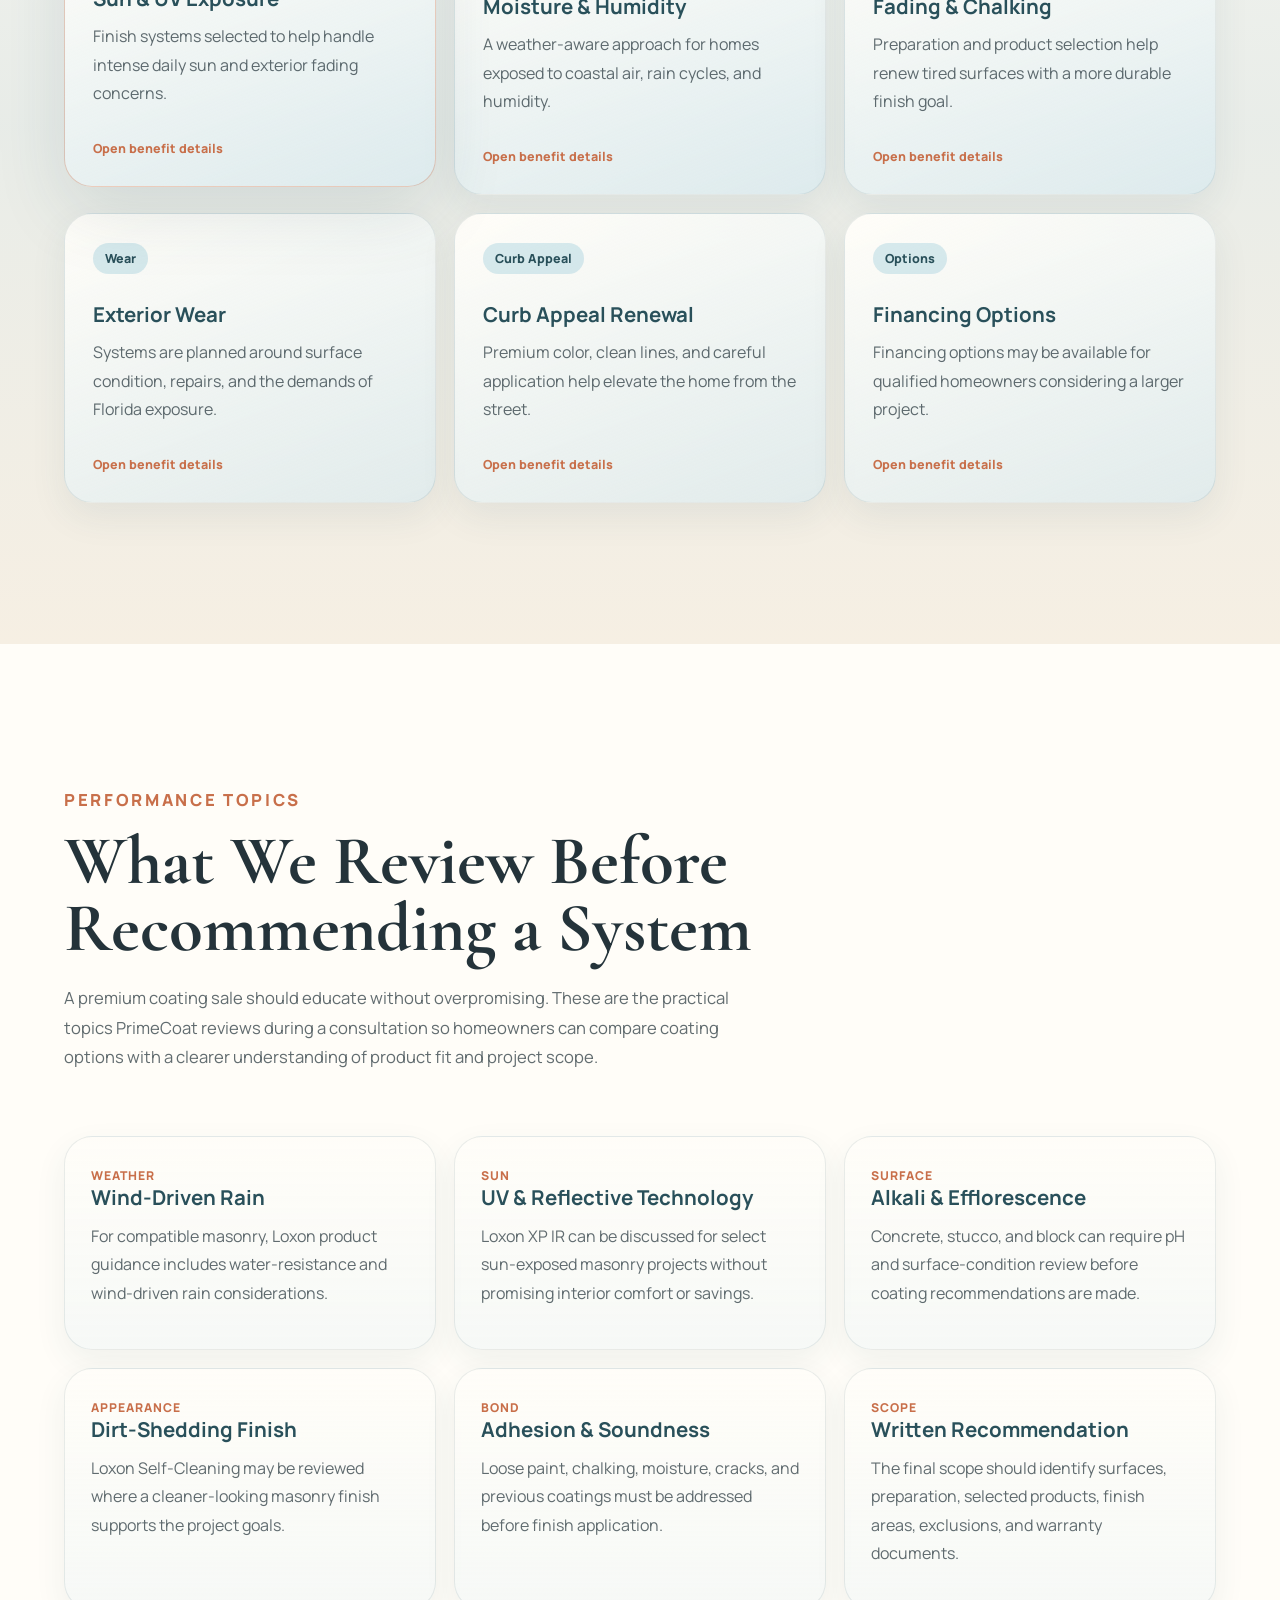
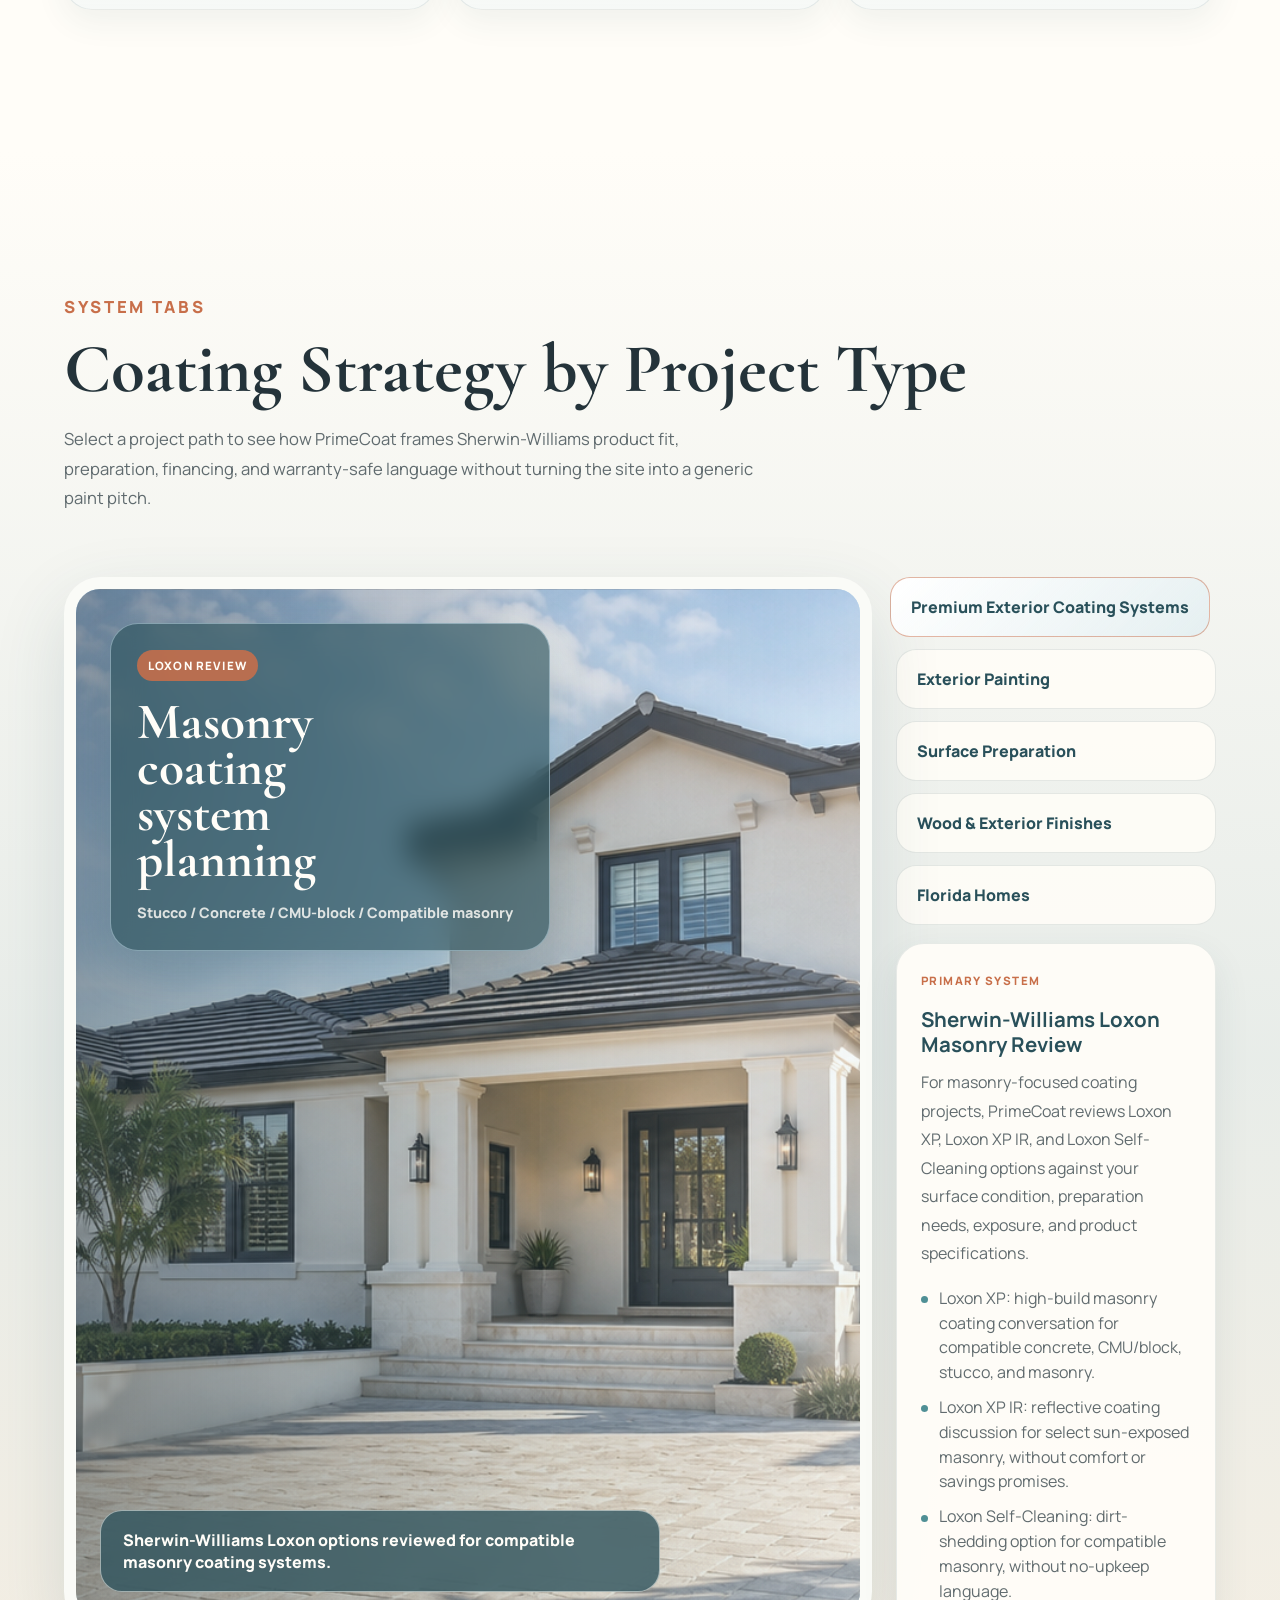
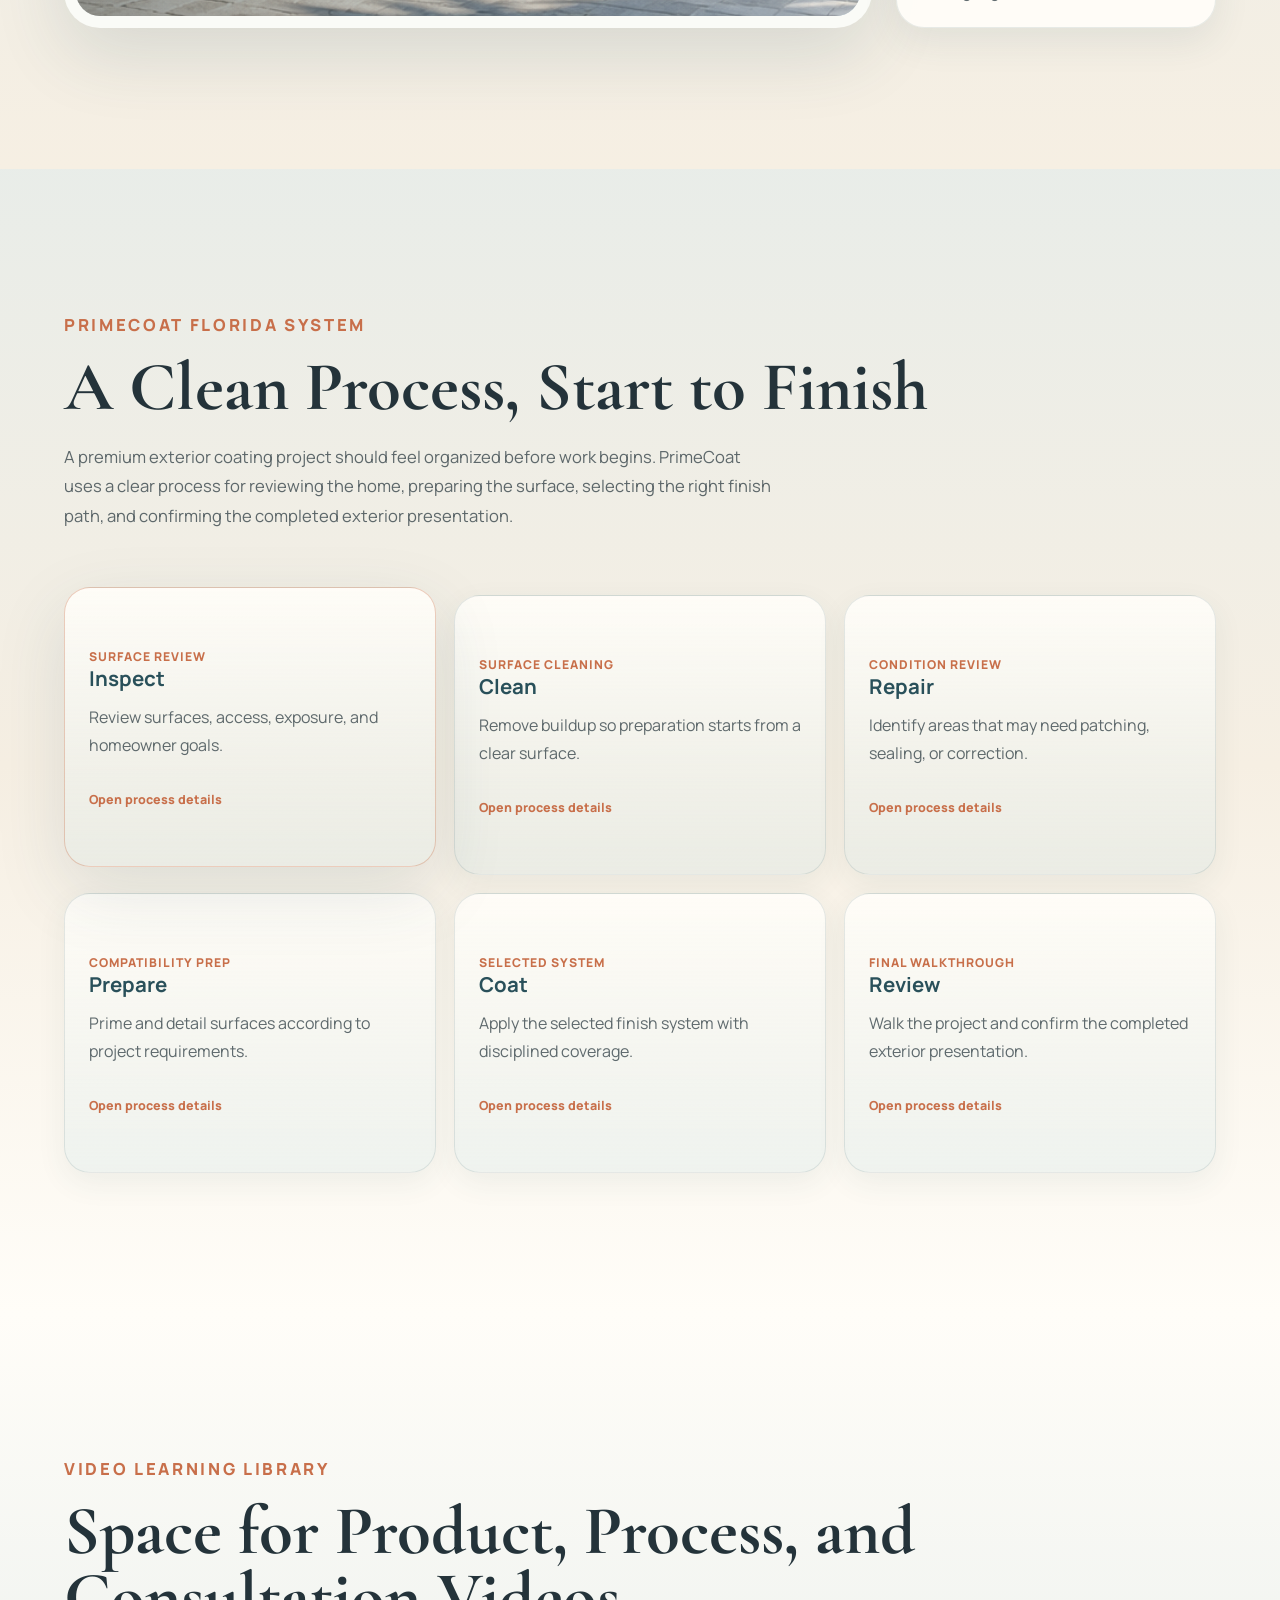
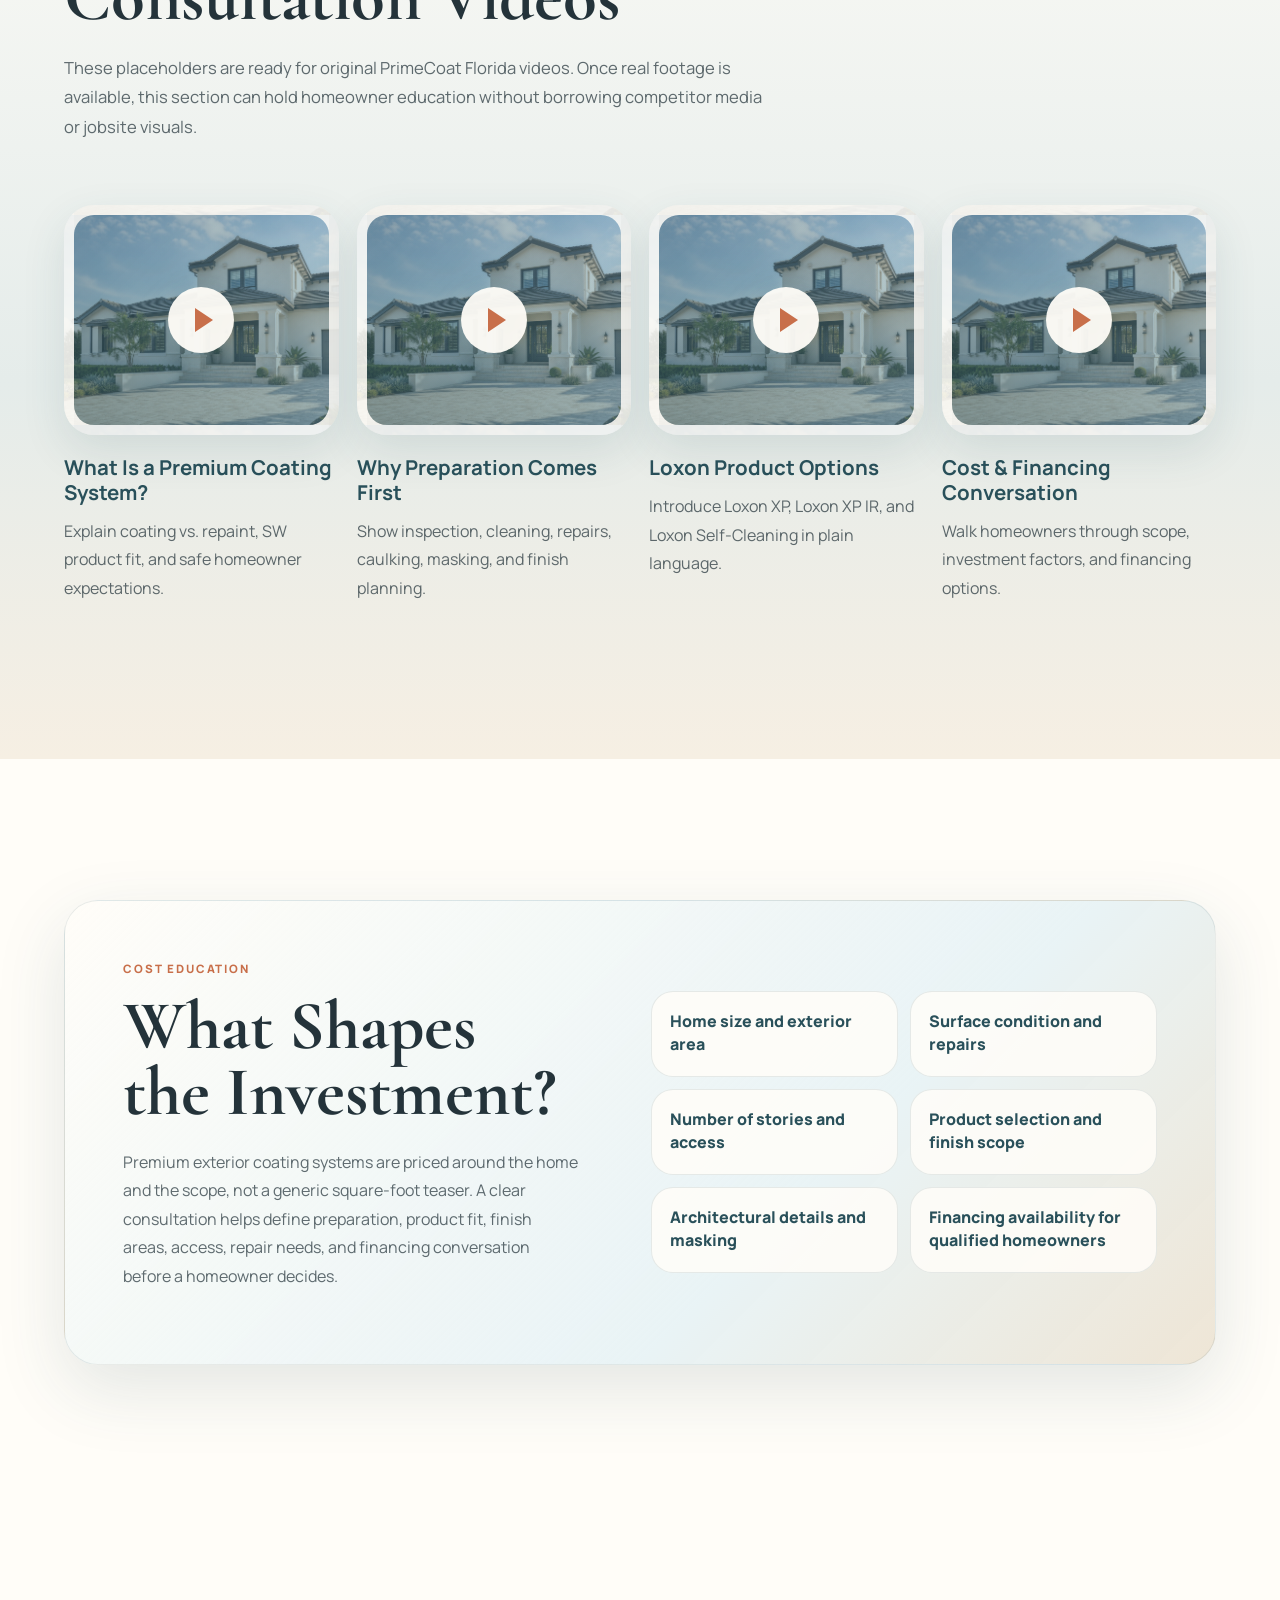
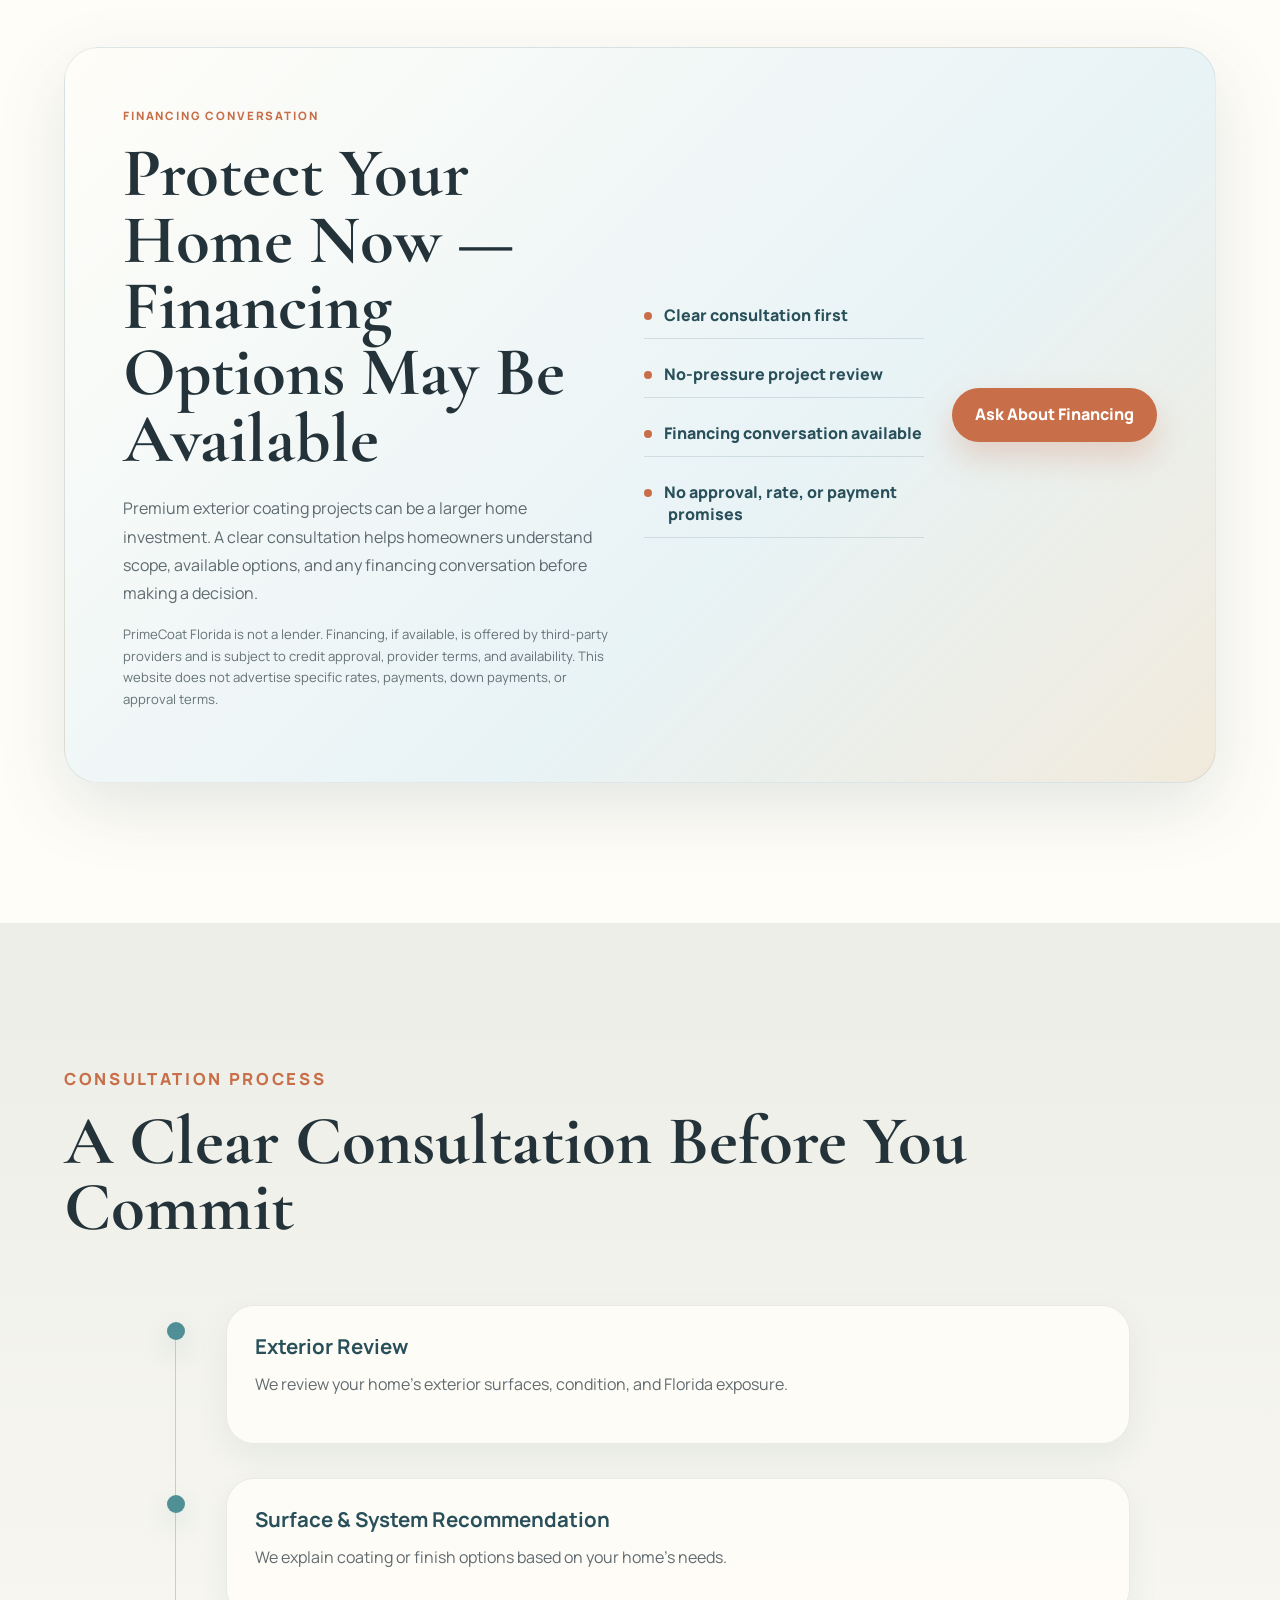
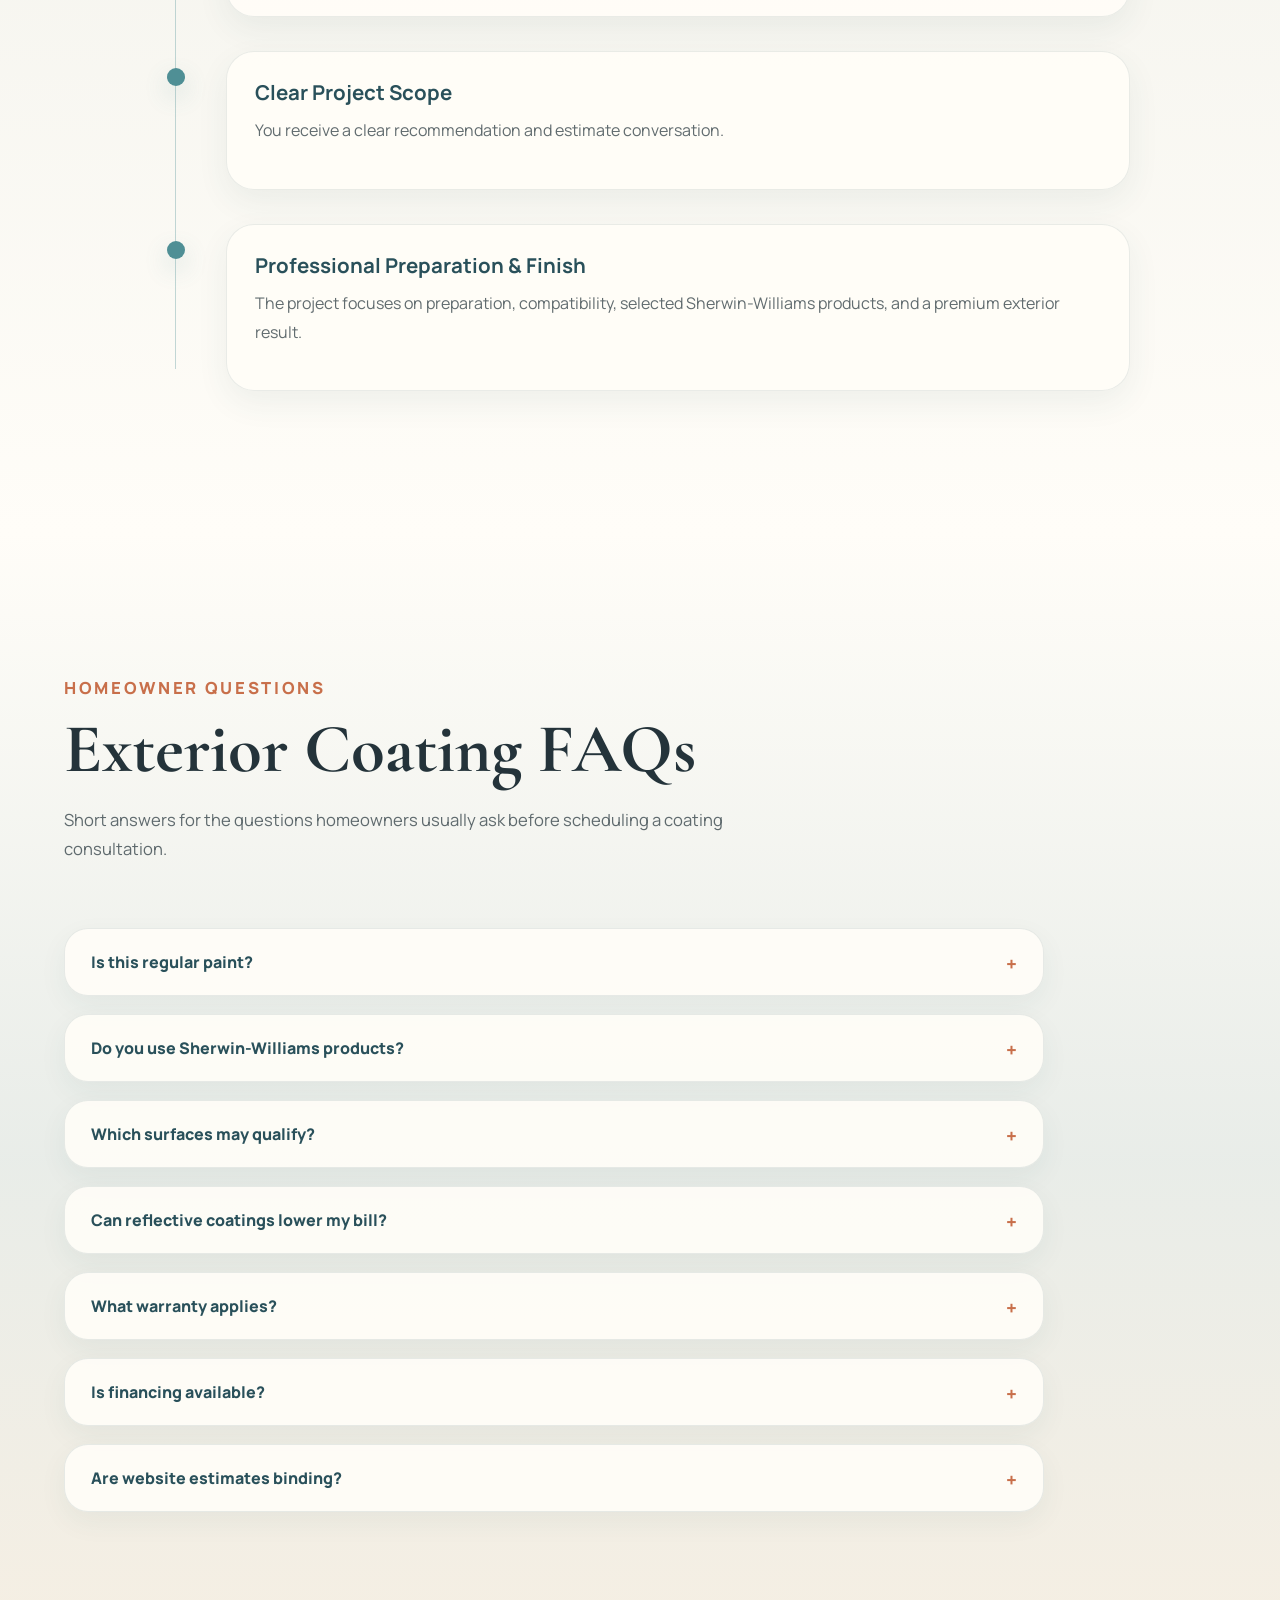
==== commit b7e92a7b: "Remove duplicate header logo" ====
--- a/index.html
+++ b/index.html
@@ -18,12 +18,6 @@
   </head>
   <body>
     <header class="site-header" data-header>
-      <a class="brand" href="#top" aria-label="PrimeCoat Florida home">
-        <span class="brand-logo">
-          <img src="assets/primecoat-florida-logo-transparent.png" alt="PrimeCoat Florida" />
-        </span>
-        <span class="brand-positioning">Premium Exterior Coating System</span>
-      </a>
       <button class="nav-toggle" type="button" aria-label="Open navigation" data-nav-toggle>
         <span></span>
         <span></span>
--- a/styles.css
+++ b/styles.css
@@ -54,66 +54,51 @@
 }
 
 .site-header {
-  position: sticky;
+  position: fixed;
   top: 0;
+  left: 0;
+  right: 0;
   z-index: 50;
   display: flex;
   align-items: center;
-  justify-content: space-between;
+  justify-content: flex-end;
   gap: 22px;
-  padding: 18px clamp(18px, 4vw, 58px);
+  padding: 22px clamp(18px, 4vw, 58px);
   color: var(--espresso);
-  background: rgba(255, 253, 248, 0.84);
+  background:
+    linear-gradient(180deg, rgba(207, 232, 243, 0.8), rgba(207, 232, 243, 0.56) 70%, rgba(207, 232, 243, 0.5));
   border-bottom: 1px solid transparent;
-  backdrop-filter: blur(18px);
+  backdrop-filter: blur(16px);
   transition: box-shadow 220ms ease, border-color 220ms ease, background 220ms ease;
 }
 
+.site-header::after {
+  content: "";
+  position: absolute;
+  left: 0;
+  right: 0;
+  bottom: -110px;
+  height: 110px;
+  pointer-events: none;
+  background: linear-gradient(180deg, rgba(207, 232, 243, 0.5), rgba(207, 232, 243, 0));
+}
+
 .site-header.is-scrolled {
-  background: rgba(255, 253, 248, 0.96);
-  border-color: var(--line);
-  box-shadow: 0 10px 34px rgba(41, 80, 90, 0.09);
-}
-
-.brand,
+  background:
+    linear-gradient(180deg, rgba(207, 232, 243, 0.94), rgba(255, 253, 248, 0.86) 72%, rgba(255, 253, 248, 0.28));
+  border-color: transparent;
+  box-shadow: 0 14px 34px rgba(41, 80, 90, 0.08);
+}
+
+.site-header.is-scrolled::after {
+  background: linear-gradient(180deg, rgba(255, 253, 248, 0.28), rgba(255, 253, 248, 0));
+}
+
 .site-nav,
 .hero-actions,
 .final-actions {
   display: flex;
   align-items: center;
-}
-
-.brand {
-  gap: 14px;
-  flex: 0 0 auto;
-}
-
-.brand-logo {
-  display: flex;
-  align-items: center;
-  justify-content: center;
-  width: clamp(190px, 18vw, 280px);
-  aspect-ratio: 1144 / 886;
-  filter: drop-shadow(0 12px 24px rgba(41, 80, 90, 0.12));
-}
-
-.brand-logo img {
-  width: 100%;
-  height: auto;
-  object-fit: contain;
-}
-
-.brand-positioning {
-  max-width: 150px;
-  padding-left: 14px;
-  border-left: 1px solid rgba(79, 143, 149, 0.28);
-  color: var(--deep-ocean);
-  font-family: "Cormorant Garamond", Georgia, serif;
-  font-size: clamp(1rem, 1.25vw, 1.32rem);
-  font-weight: 700;
-  letter-spacing: 0;
-  line-height: 1.05;
-  text-transform: none;
 }
 
 .site-nav {
@@ -180,11 +165,11 @@
   grid-template-columns: minmax(0, 0.88fr) minmax(420px, 1.12fr);
   gap: clamp(34px, 6vw, 82px);
   align-items: center;
-  min-height: calc(100svh - 84px);
-  padding: clamp(58px, 8vw, 108px) clamp(18px, 5vw, 74px) clamp(76px, 9vw, 118px);
-  background:
-    linear-gradient(118deg, rgba(255, 253, 248, 0.94) 0%, rgba(207, 232, 243, 0.56) 54%, rgba(246, 239, 227, 0.8) 100%),
-    linear-gradient(180deg, rgba(143, 199, 214, 0.24), transparent 70%);
+  min-height: 100svh;
+  padding: clamp(138px, 13vw, 188px) clamp(18px, 5vw, 74px) clamp(76px, 9vw, 118px);
+  background:
+    linear-gradient(118deg, rgba(255, 253, 248, 0.78) 0%, rgba(207, 232, 243, 0.76) 54%, rgba(246, 239, 227, 0.8) 100%),
+    linear-gradient(180deg, rgba(143, 199, 214, 0.4), transparent 70%);
 }
 
 .hero-copy {
@@ -1826,33 +1811,12 @@
     padding: 14px 16px;
   }
 
-  .brand {
-    gap: 10px;
-    min-width: 0;
-  }
-
-  .brand-logo {
-    width: clamp(132px, 38vw, 172px);
-    height: auto;
-  }
-
-  .brand-logo img {
-    width: 100%;
-    height: auto;
-  }
-
-  .brand-positioning {
-    max-width: 96px;
-    padding-left: 10px;
-    font-size: 0.82rem;
-  }
-
   .hero {
-    padding: 54px 16px 70px;
+    padding: 92px 16px 70px;
   }
 
   .hero-brand-logo {
-    width: min(100%, 320px);
+    width: min(100%, 292px);
     margin-left: auto;
     margin-right: auto;
   }
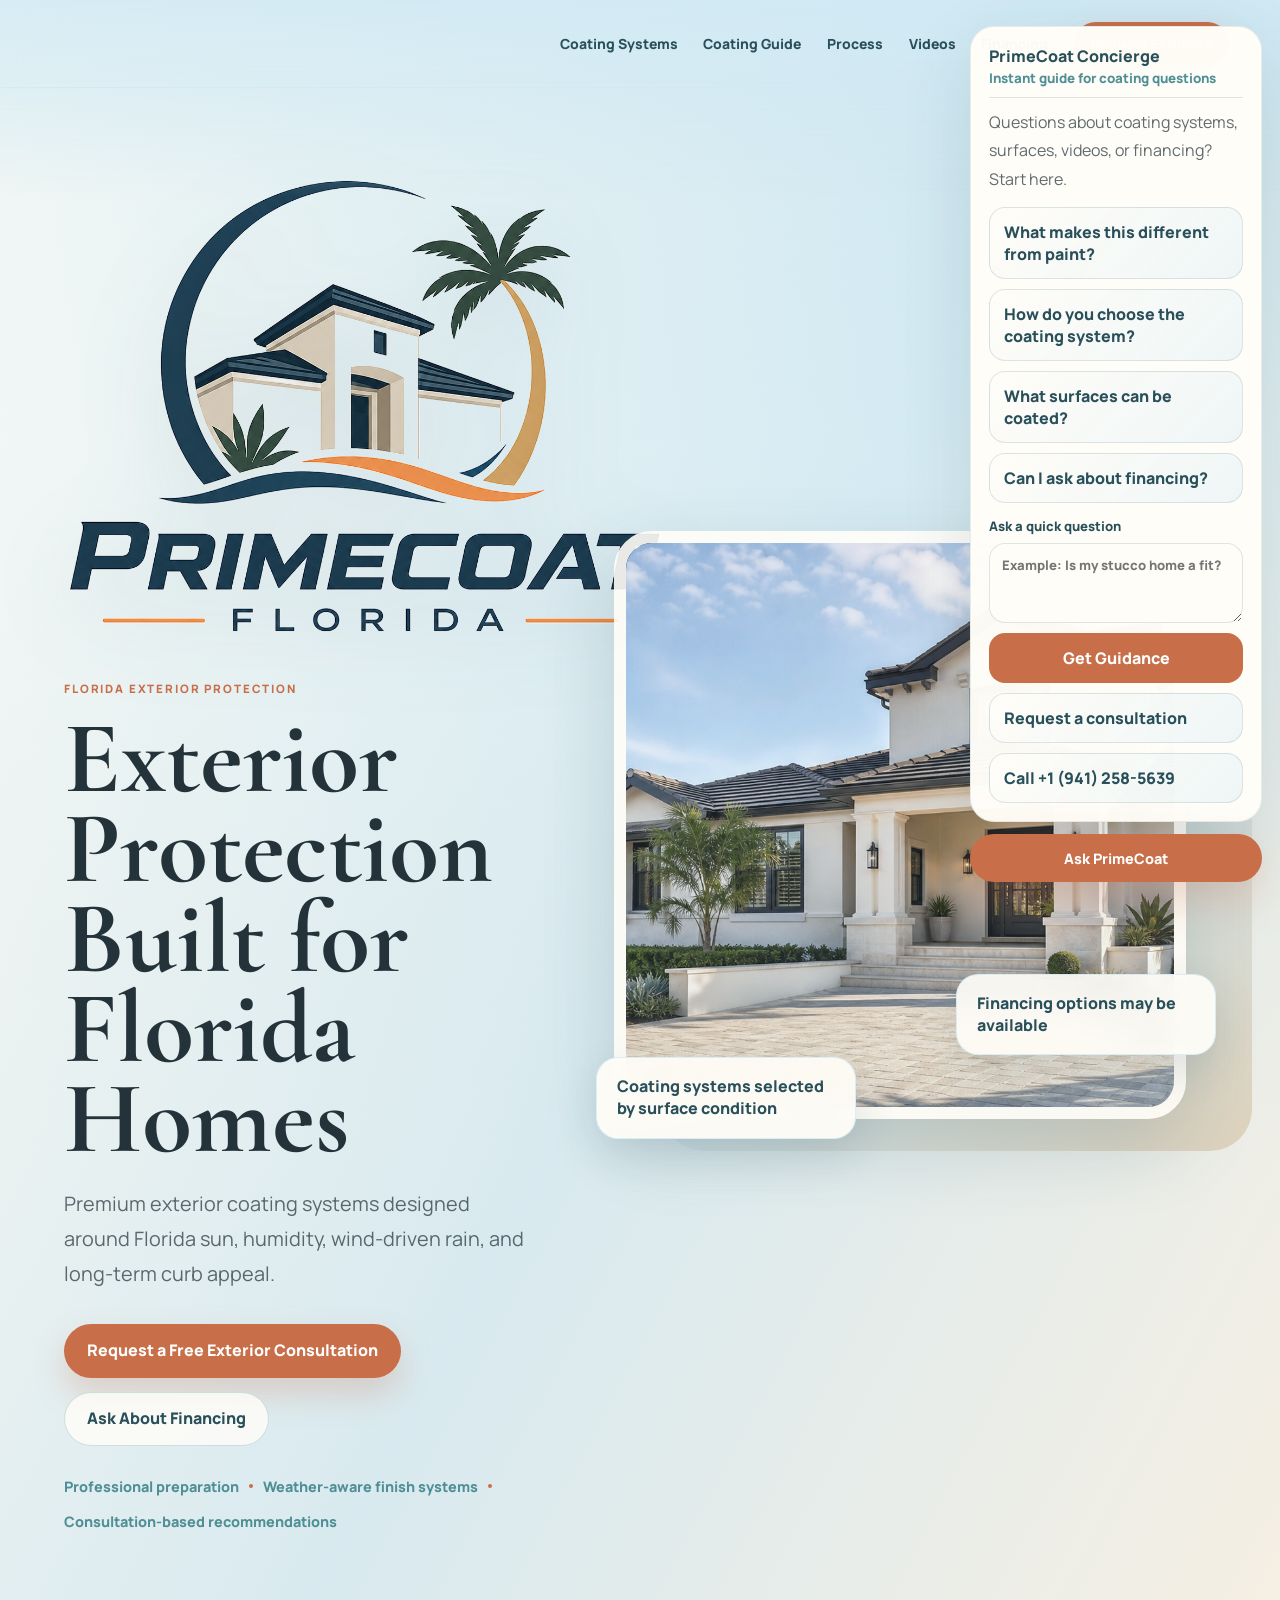
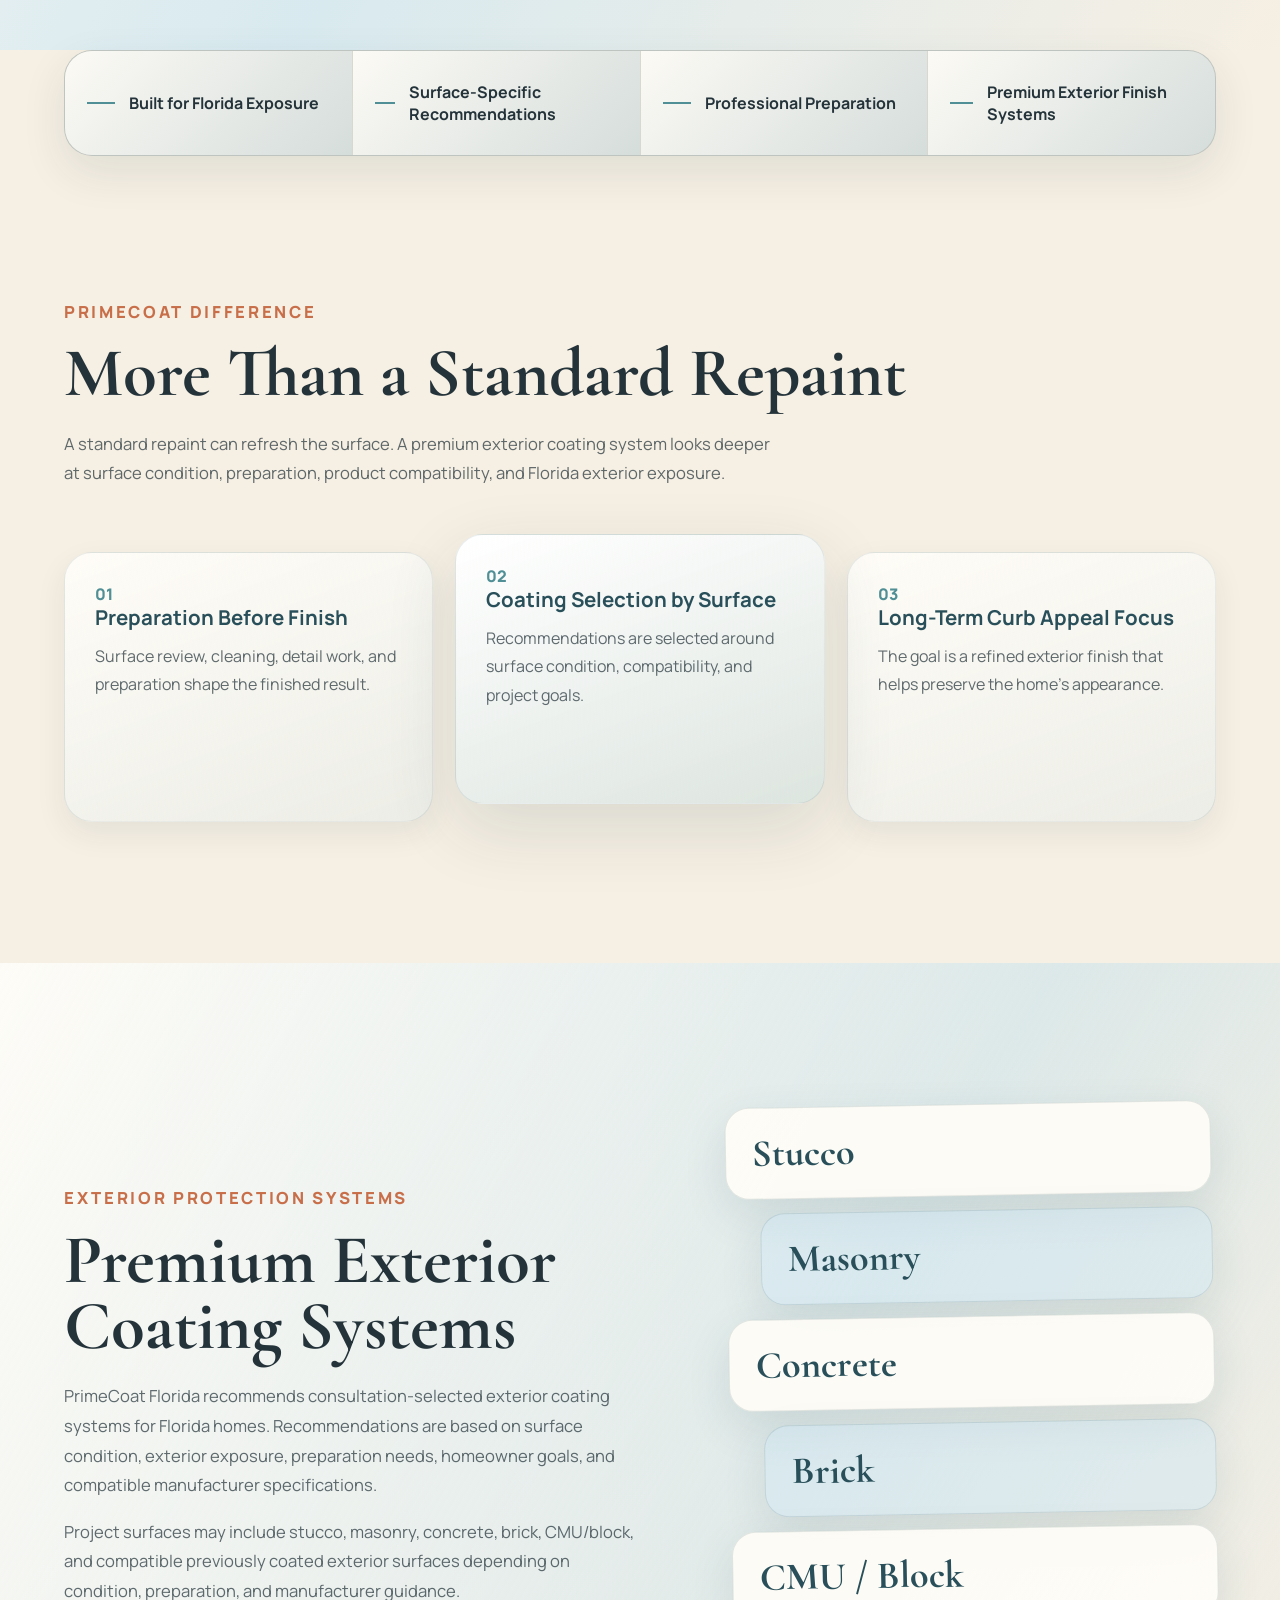
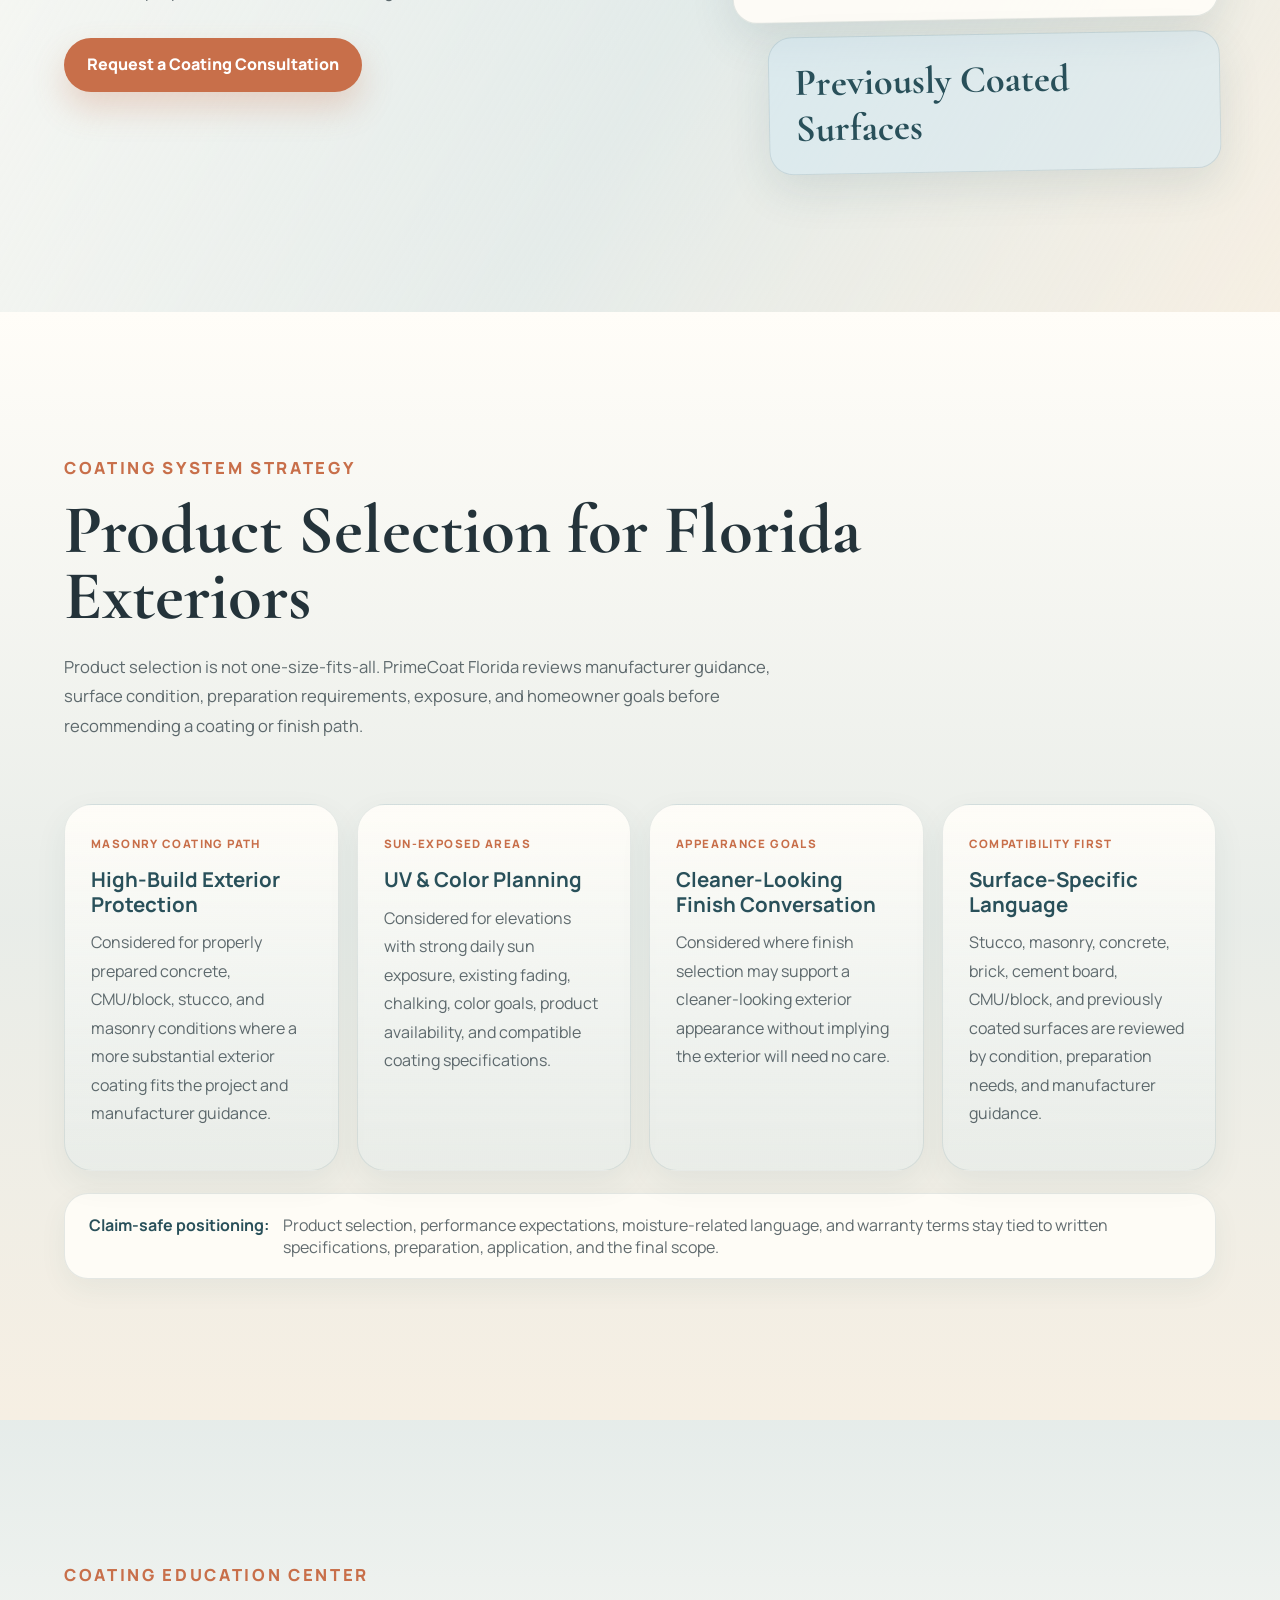
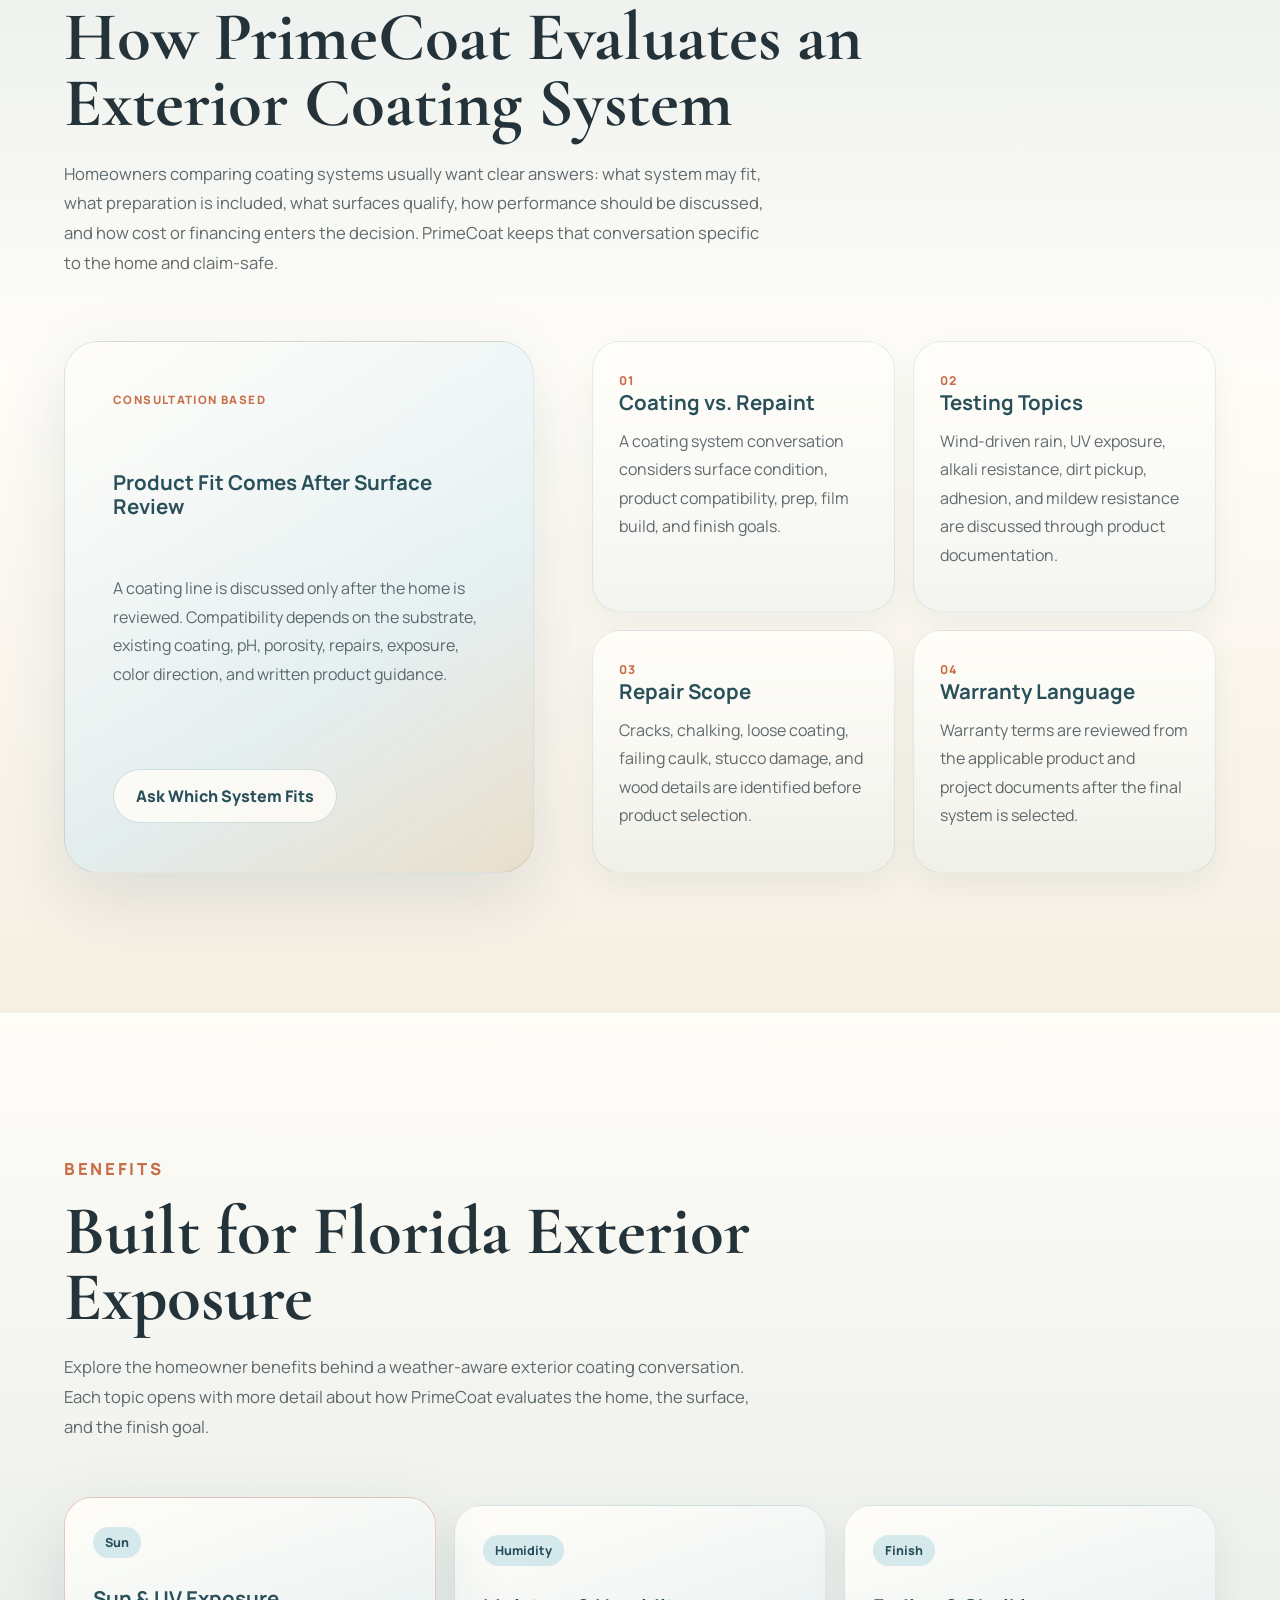
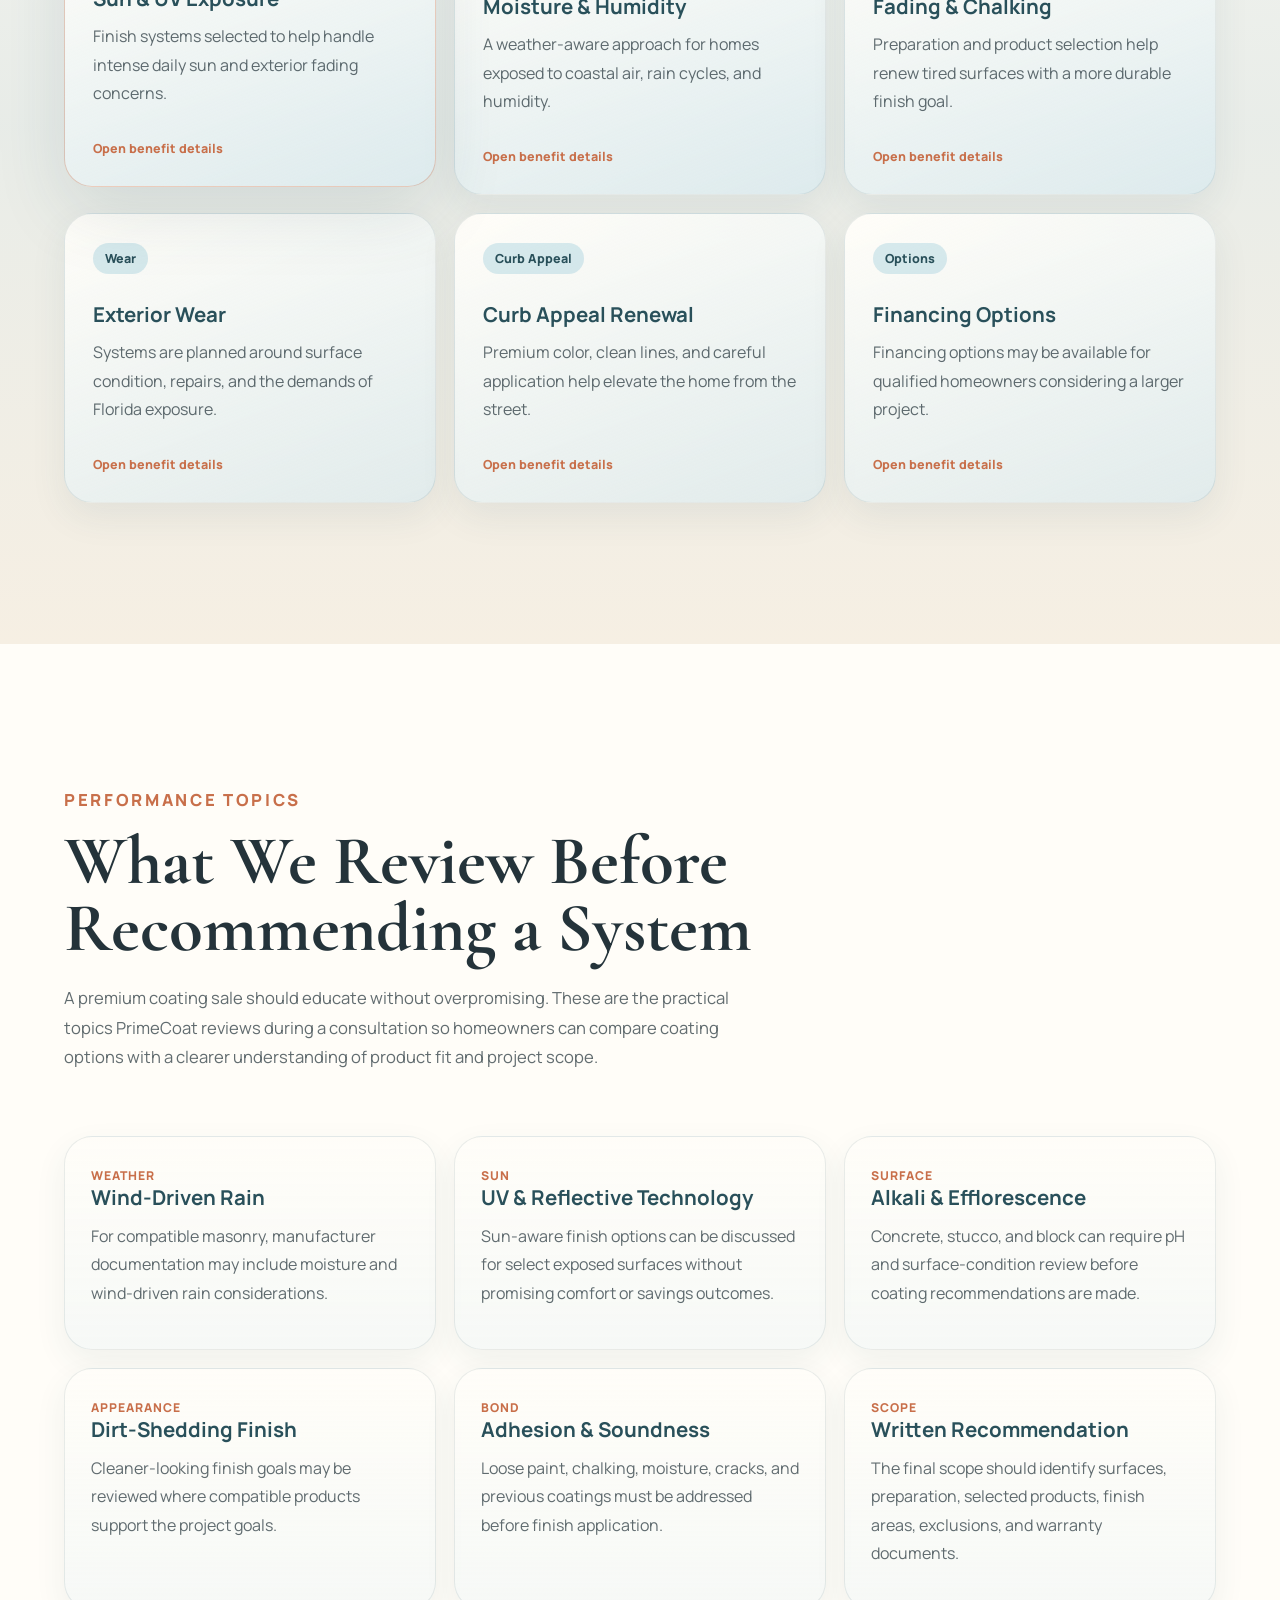
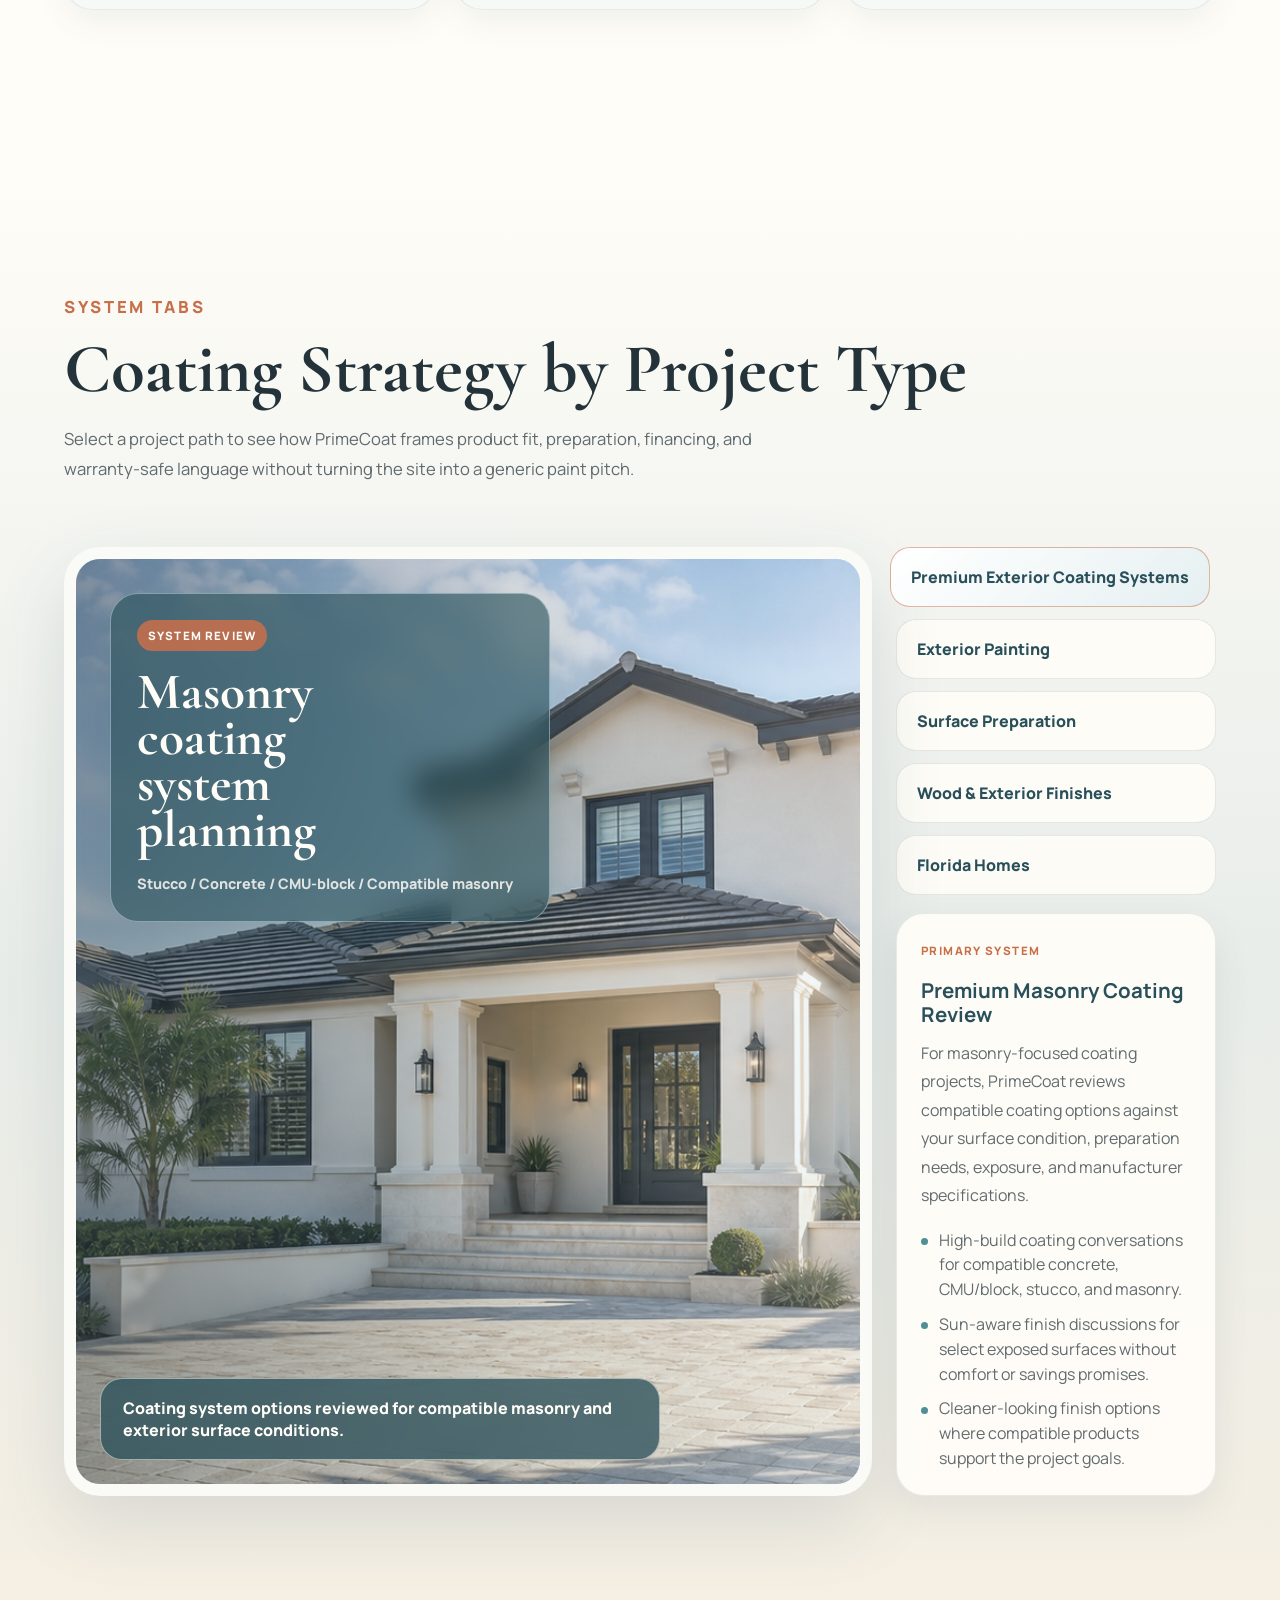
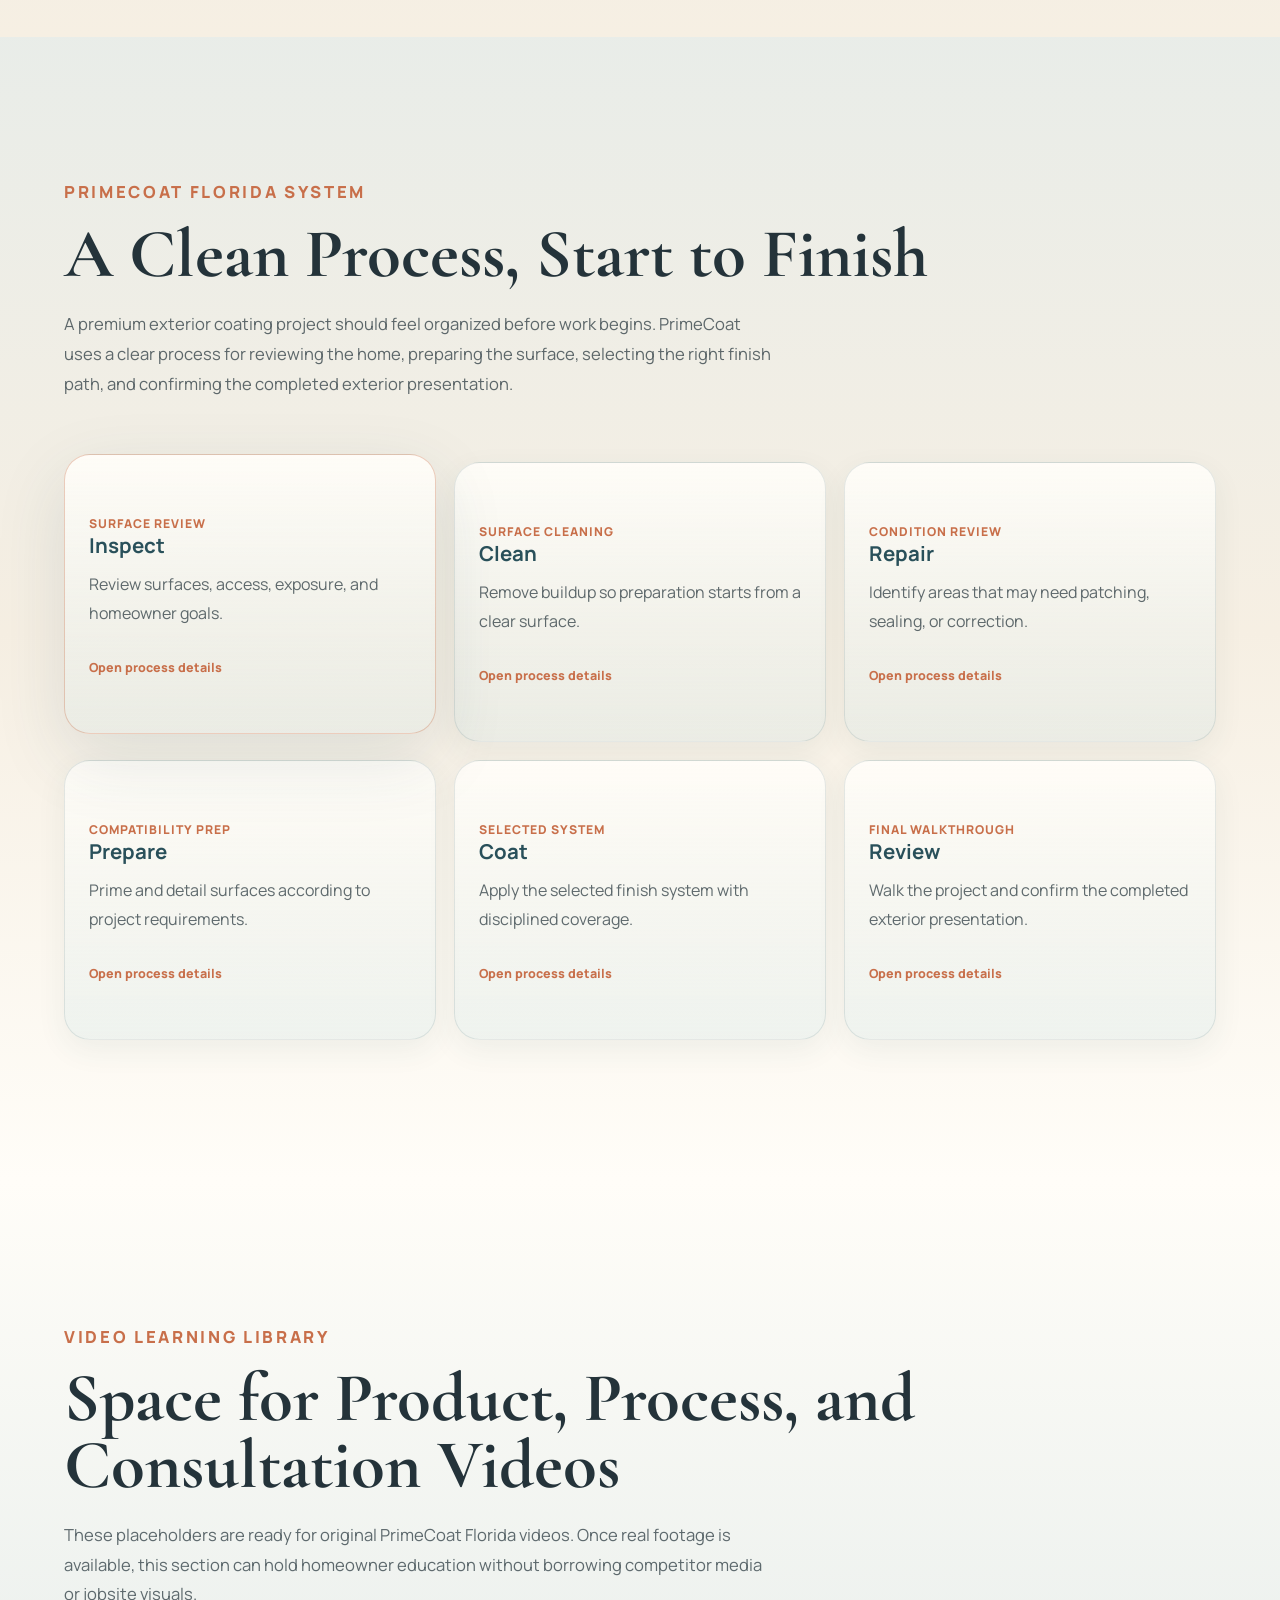
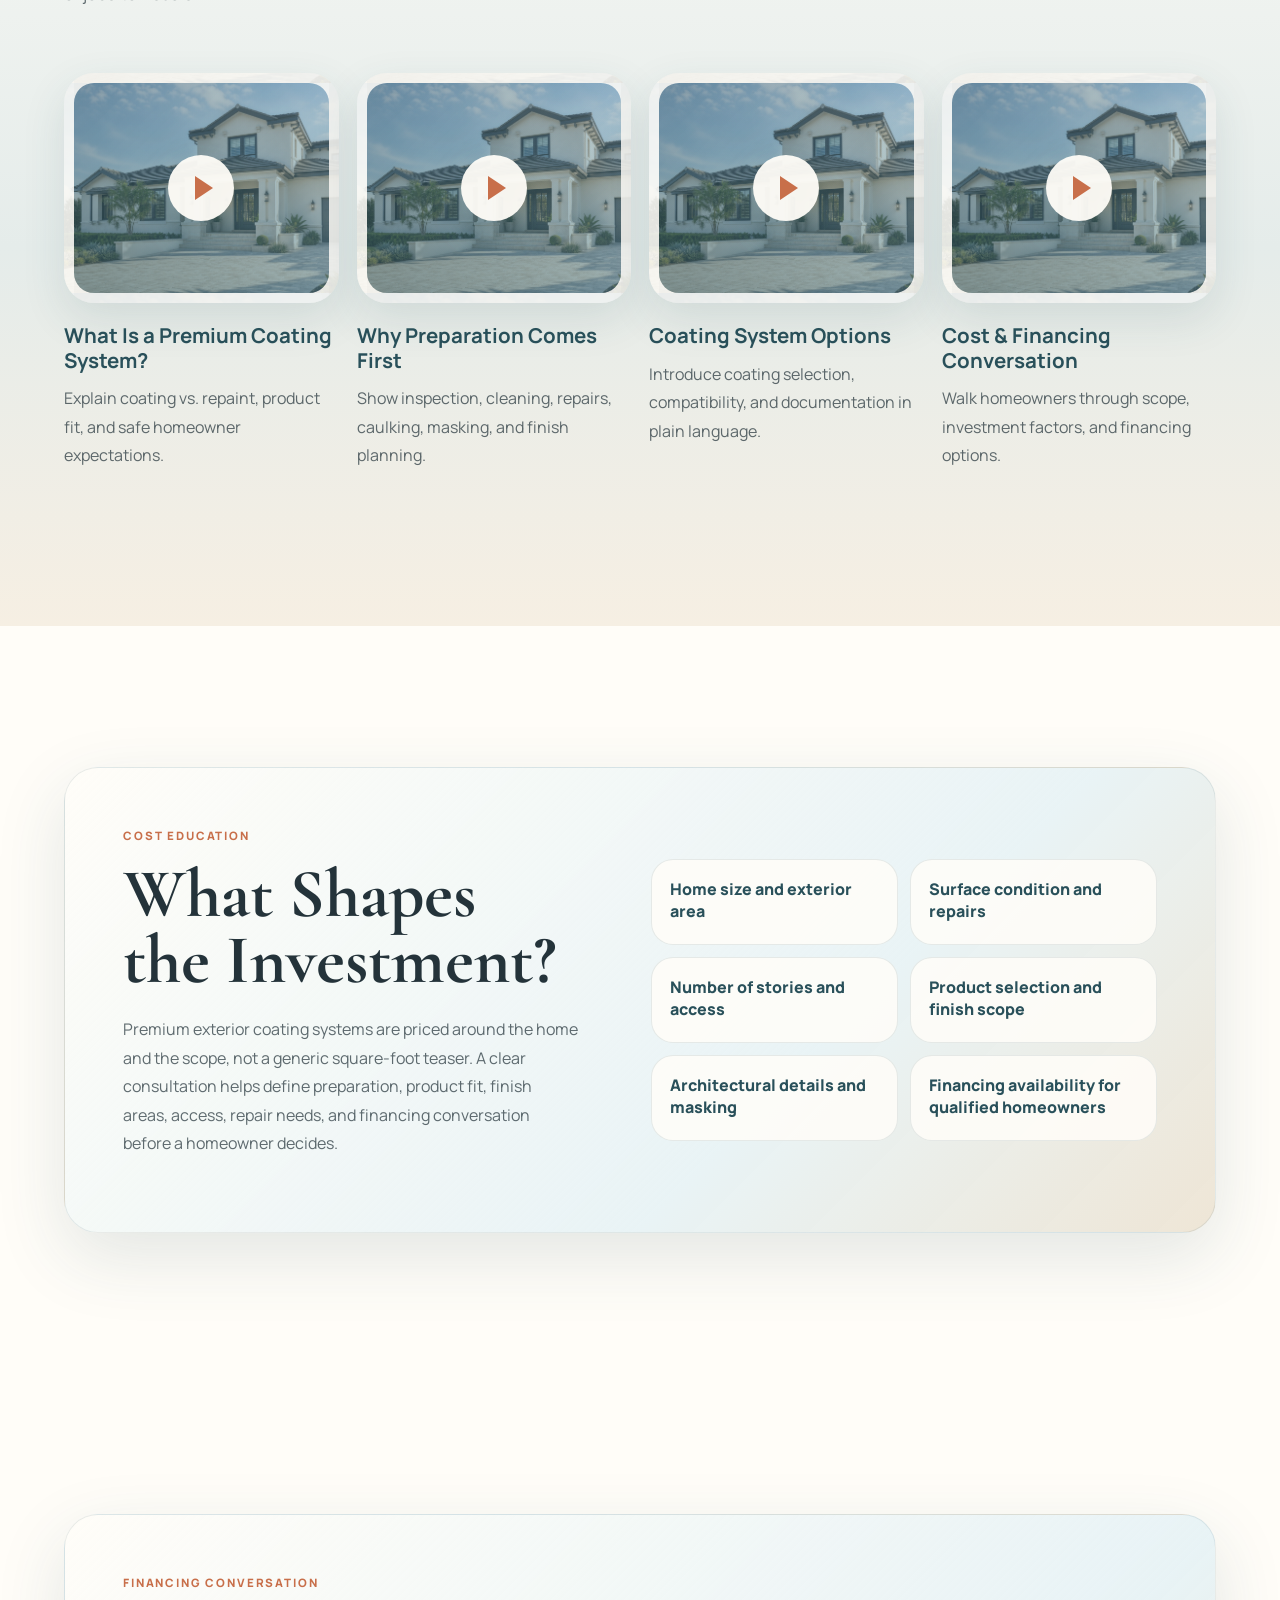
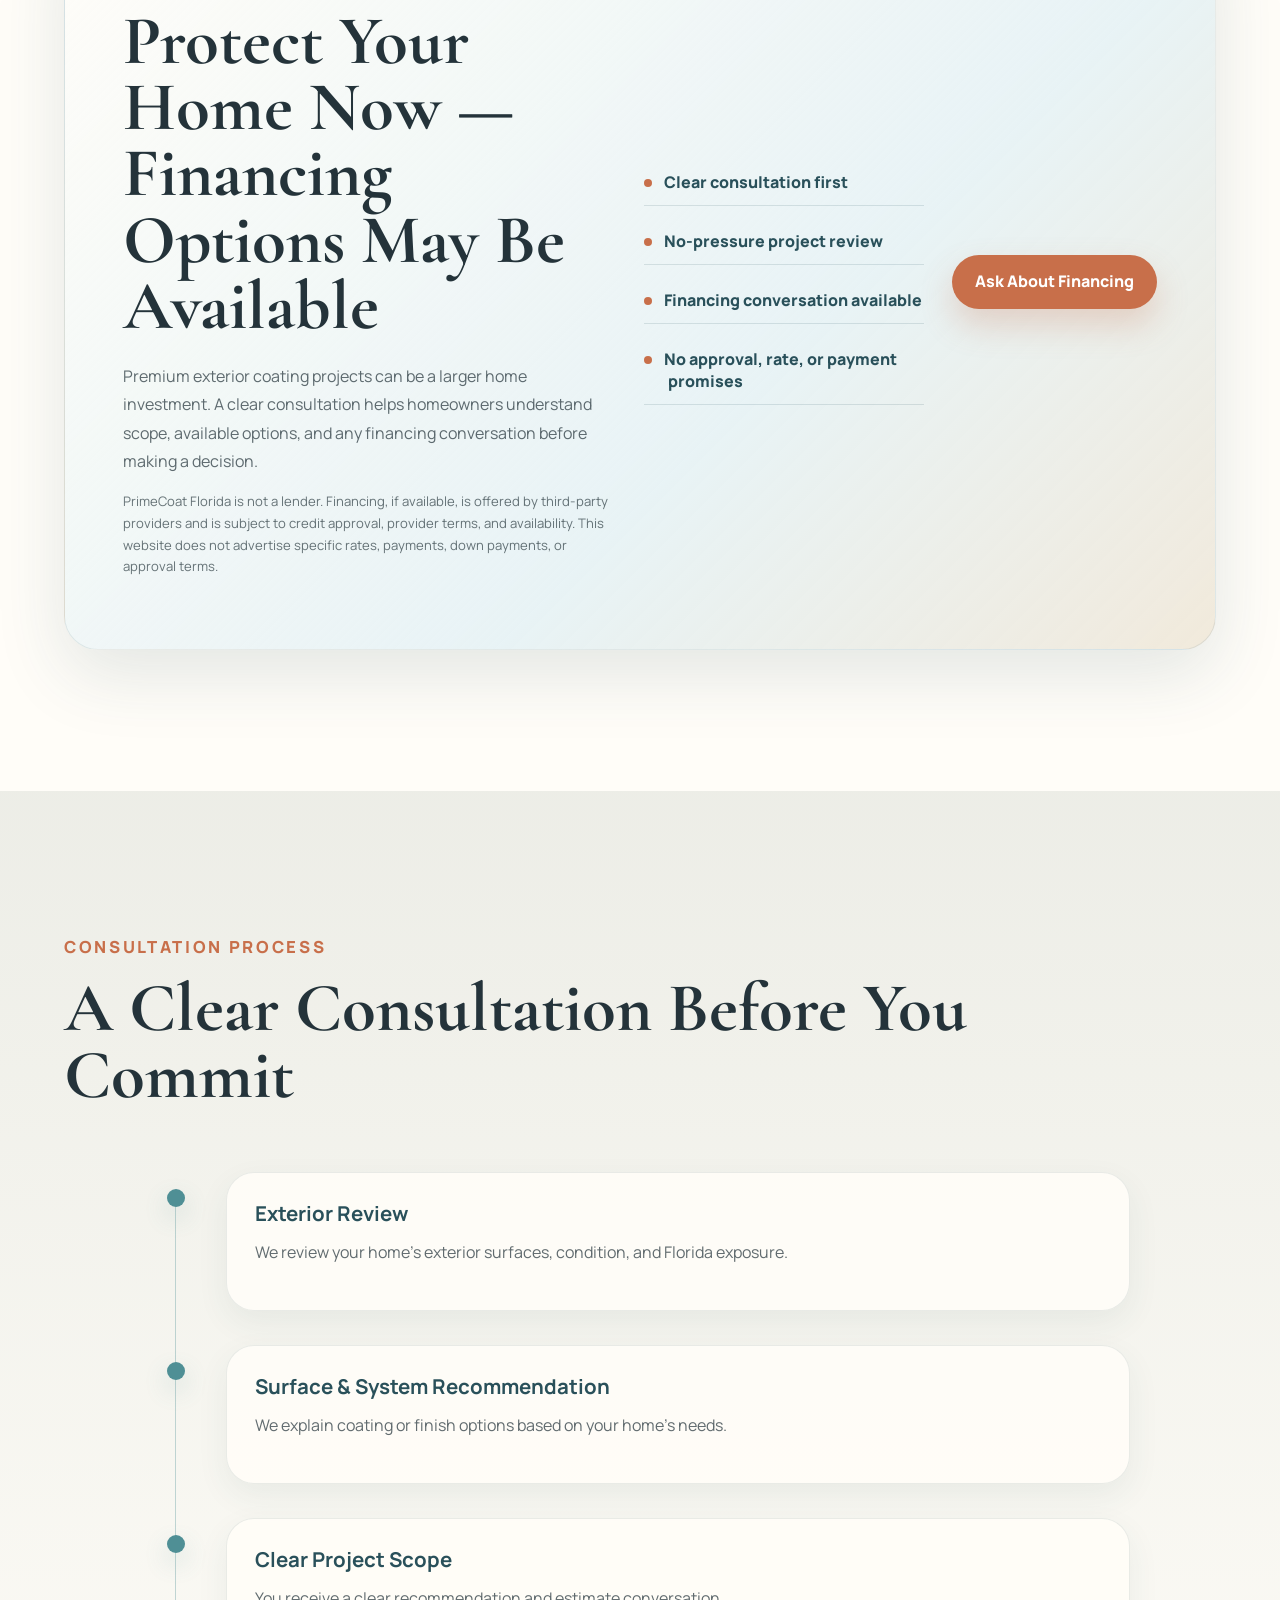
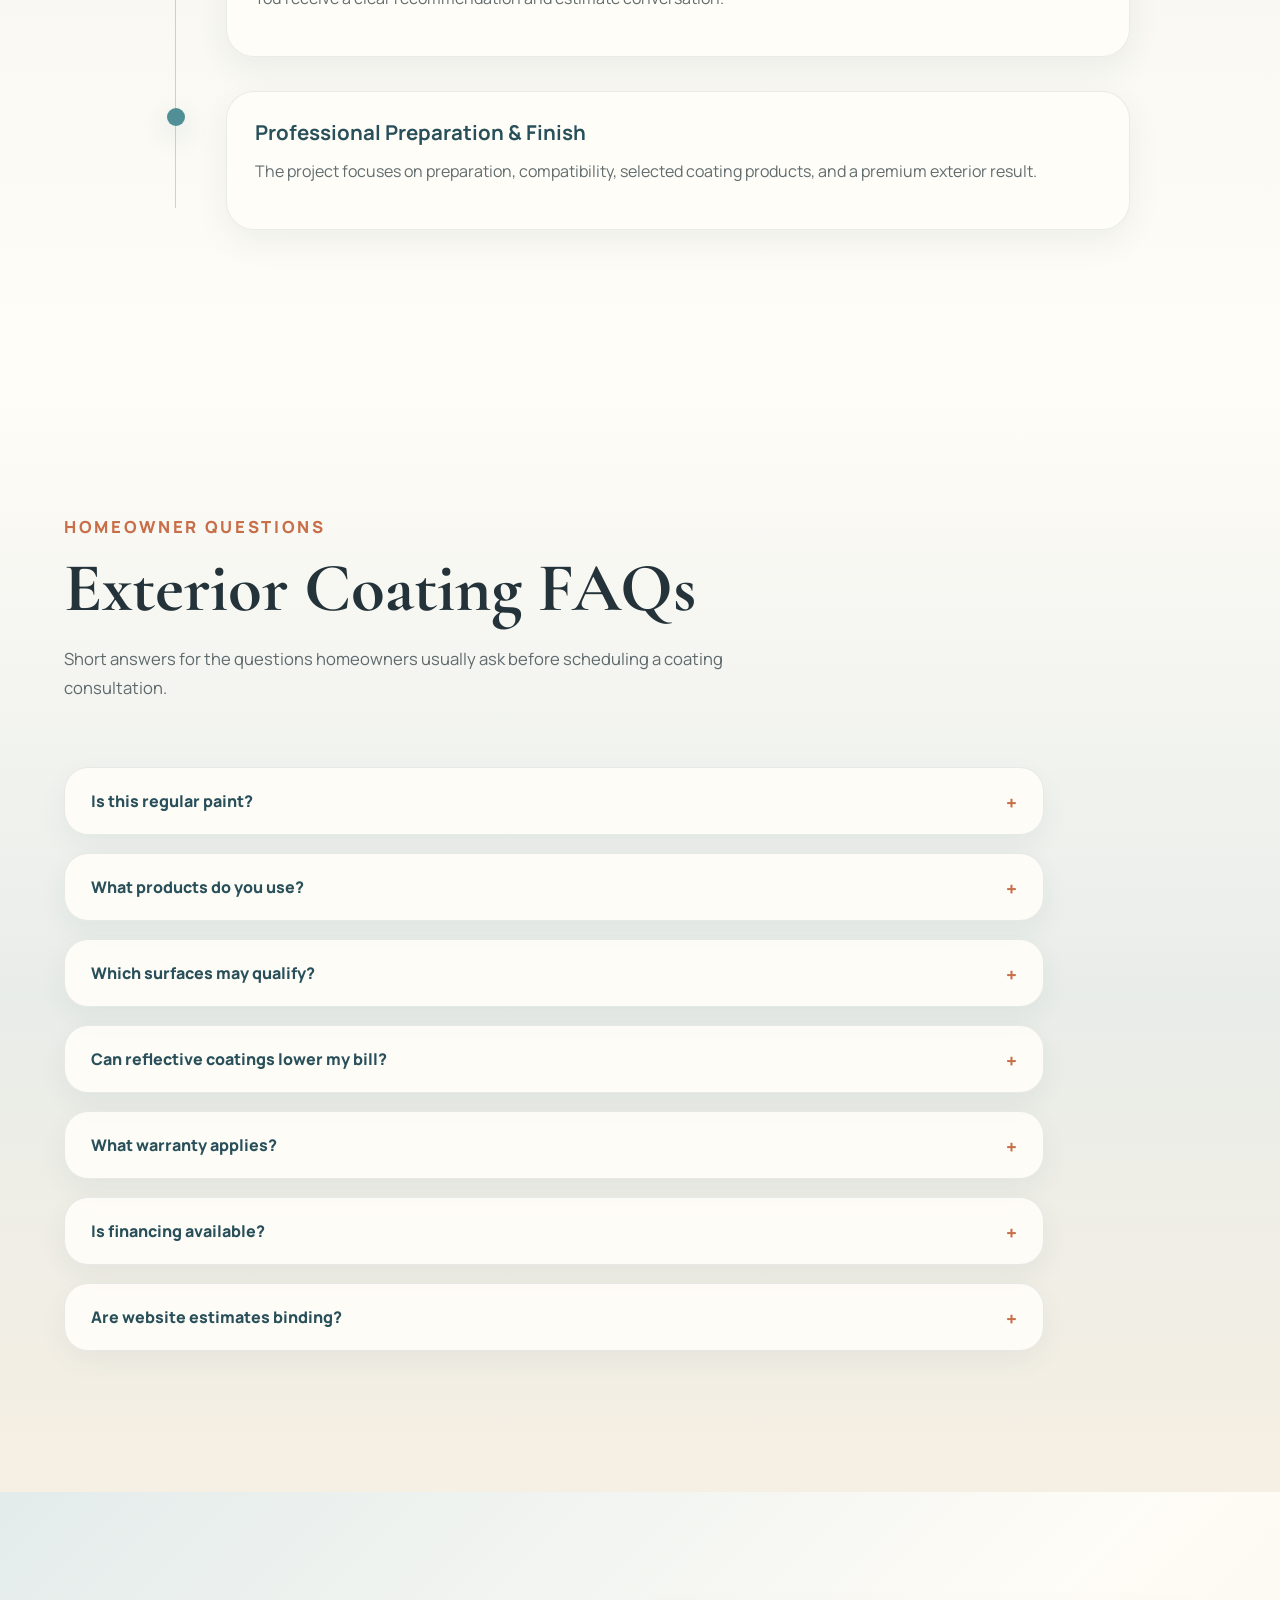
==== commit a90c8435: "Remove coating product brand references" ====
--- a/index.html
+++ b/index.html
@@ -24,7 +24,7 @@
       </button>
       <nav class="site-nav" data-nav>
         <a href="#systems">Coating Systems</a>
-        <a href="#learning">Product Guide</a>
+        <a href="#learning">Coating Guide</a>
         <a href="#application">Process</a>
         <a href="#videos">Videos</a>
         <a href="#financing">Financing</a>
@@ -101,9 +101,9 @@
           <p class="section-label">Exterior Protection Systems</p>
           <h2>Premium Exterior Coating Systems</h2>
           <p>
-            PrimeCoat Florida uses Sherwin-Williams coating products as part of a consultation-selected exterior
-            system for Florida homes. Recommendations are based on surface condition, exterior exposure,
-            preparation needs, and compatible product specifications.
+            PrimeCoat Florida recommends consultation-selected exterior coating systems for Florida homes.
+            Recommendations are based on surface condition, exterior exposure, preparation needs, homeowner goals,
+            and compatible manufacturer specifications.
           </p>
           <p>
             Project surfaces may include stucco, masonry, concrete, brick, CMU/block, and compatible previously
@@ -121,39 +121,39 @@
         </div>
       </section>
 
-      <section class="section sw-strategy" id="sw-systems">
+      <section class="section system-strategy" id="coating-strategy">
         <div class="section-intro">
-          <p class="section-label">Sherwin-Williams System Strategy</p>
-          <h2>Loxon Product Planning for Florida Exteriors</h2>
-          <p>
-            Product selection is not one-size-fits-all. PrimeCoat Florida uses Sherwin-Williams product guidance
-            to match surface condition, preparation requirements, exposure, and homeowner goals before recommending
-            a coating or finish path.
-          </p>
-        </div>
-        <div class="sw-grid">
-          <article>
-            <span>Loxon XP</span>
-            <h3>Waterproofing Masonry Coating</h3>
+          <p class="section-label">Coating System Strategy</p>
+          <h2>Product Selection for Florida Exteriors</h2>
+          <p>
+            Product selection is not one-size-fits-all. PrimeCoat Florida reviews manufacturer guidance, surface
+            condition, preparation requirements, exposure, and homeowner goals before recommending a coating or
+            finish path.
+          </p>
+        </div>
+        <div class="system-grid">
+          <article>
+            <span>Masonry Coating Path</span>
+            <h3>High-Build Exterior Protection</h3>
             <p>
-              Considered for properly prepared concrete, CMU/block, stucco, and masonry conditions where a
-              high-build masonry coating fits the project and manufacturer guidance.
-            </p>
-          </article>
-          <article>
-            <span>Loxon XP IR</span>
-            <h3>Reflective Coating Conversation</h3>
+              Considered for properly prepared concrete, CMU/block, stucco, and masonry conditions where a more
+              substantial exterior coating fits the project and manufacturer guidance.
+            </p>
+          </article>
+          <article>
+            <span>Sun-Exposed Areas</span>
+            <h3>UV &amp; Color Planning</h3>
             <p>
-              Considered for select sun-exposed masonry projects where reflective coating technology fits the
-              surface, color direction, product availability, and homeowner goals.
-            </p>
-          </article>
-          <article>
-            <span>Loxon Self-Cleaning</span>
-            <h3>Dirt-Shedding Finish Option</h3>
+              Considered for elevations with strong daily sun exposure, existing fading, chalking, color goals,
+              product availability, and compatible coating specifications.
+            </p>
+          </article>
+          <article>
+            <span>Appearance Goals</span>
+            <h3>Cleaner-Looking Finish Conversation</h3>
             <p>
-              Considered for compatible exterior masonry surfaces where a cleaner-looking finish and dirt-shedding
-              technology support the project goals without implying a no-upkeep exterior.
+              Considered where finish selection may support a cleaner-looking exterior appearance without implying
+              the exterior will need no care.
             </p>
           </article>
           <article>
@@ -168,30 +168,29 @@
         <div class="strategy-note">
           <strong>Claim-safe positioning:</strong>
           <span>
-            Product names can be discussed clearly, while comfort, energy, water-resistance, and warranty language
-            stay tied to written product specifications, preparation, application, and the final scope.
+            Product selection, performance expectations, moisture-related language, and warranty terms stay tied to
+            written specifications, preparation, application, and the final scope.
           </span>
         </div>
       </section>
 
       <section class="section learning" id="learning">
         <div class="section-intro">
-          <p class="section-label">Product Education Center</p>
+          <p class="section-label">Coating Education Center</p>
           <h2>How PrimeCoat Evaluates an Exterior Coating System</h2>
           <p>
-            Homeowners comparing coating systems usually want clear answers: what product may fit, what preparation
+            Homeowners comparing coating systems usually want clear answers: what system may fit, what preparation
             is included, what surfaces qualify, how performance should be discussed, and how cost or financing enters
-            the decision. PrimeCoat keeps that conversation product-specific and claim-safe.
+            the decision. PrimeCoat keeps that conversation specific to the home and claim-safe.
           </p>
         </div>
         <div class="learning-layout">
           <article class="learning-feature">
-            <p class="mini-label">Sherwin-Williams Based</p>
+            <p class="mini-label">Consultation Based</p>
             <h3>Product Fit Comes After Surface Review</h3>
             <p>
-              Loxon XP, Loxon XP IR, and Loxon Self-Cleaning are discussed as possible system components, not as a
-              single answer for every home. Compatibility depends on the substrate, existing coating, pH, porosity,
-              repairs, exposure, color direction, and written product guidance.
+              A coating line is discussed only after the home is reviewed. Compatibility depends on the substrate,
+              existing coating, pH, porosity, repairs, exposure, color direction, and written product guidance.
             </p>
             <a class="button secondary" href="#consultation">Ask Which System Fits</a>
           </article>
@@ -297,12 +296,12 @@
           <article>
             <span>Weather</span>
             <h3>Wind-Driven Rain</h3>
-            <p>For compatible masonry, Loxon product guidance includes water-resistance and wind-driven rain considerations.</p>
+            <p>For compatible masonry, manufacturer documentation may include moisture and wind-driven rain considerations.</p>
           </article>
           <article>
             <span>Sun</span>
             <h3>UV &amp; Reflective Technology</h3>
-            <p>Loxon XP IR can be discussed for select sun-exposed masonry projects without promising interior comfort or savings.</p>
+            <p>Sun-aware finish options can be discussed for select exposed surfaces without promising comfort or savings outcomes.</p>
           </article>
           <article>
             <span>Surface</span>
@@ -312,7 +311,7 @@
           <article>
             <span>Appearance</span>
             <h3>Dirt-Shedding Finish</h3>
-            <p>Loxon Self-Cleaning may be reviewed where a cleaner-looking masonry finish supports the project goals.</p>
+            <p>Cleaner-looking finish goals may be reviewed where compatible products support the project goals.</p>
           </article>
           <article>
             <span>Bond</span>
@@ -332,15 +331,15 @@
           <p class="section-label">System Tabs</p>
           <h2>Coating Strategy by Project Type</h2>
           <p>
-            Select a project path to see how PrimeCoat frames Sherwin-Williams product fit, preparation,
-            financing, and warranty-safe language without turning the site into a generic paint pitch.
+            Select a project path to see how PrimeCoat frames product fit, preparation, financing, and
+            warranty-safe language without turning the site into a generic paint pitch.
           </p>
         </div>
         <div class="gallery-layout">
           <div class="gallery-stage" aria-live="polite" aria-label="Active project strategy visual">
             <div class="gallery-image is-active coating" data-gallery-visual="coating" aria-hidden="false">
               <div class="gallery-visual-copy">
-                <span>Loxon Review</span>
+                <span>System Review</span>
                 <strong>Masonry coating system planning</strong>
                 <small>Stucco / Concrete / CMU-block / Compatible masonry</small>
               </div>
@@ -374,7 +373,7 @@
               </div>
             </div>
             <div class="gallery-caption" data-gallery-caption>
-              Sherwin-Williams Loxon options reviewed for compatible masonry coating systems.
+              Coating system options reviewed for compatible masonry and exterior surface conditions.
             </div>
           </div>
           <div class="system-tabs-wrap">
@@ -388,16 +387,15 @@
             <div class="system-panels">
               <article class="system-panel is-active" id="panel-coating" role="tabpanel" aria-labelledby="tab-coating" data-system-panel="coating">
                 <p class="mini-label">Primary System</p>
-                <h3>Sherwin-Williams Loxon Masonry Review</h3>
+                <h3>Premium Masonry Coating Review</h3>
                 <p>
-                  For masonry-focused coating projects, PrimeCoat reviews Loxon XP, Loxon XP IR, and Loxon
-                  Self-Cleaning options against your surface condition, preparation needs, exposure, and product
-                  specifications.
+                  For masonry-focused coating projects, PrimeCoat reviews compatible coating options against your
+                  surface condition, preparation needs, exposure, and manufacturer specifications.
                 </p>
                 <ul>
-                  <li>Loxon XP: high-build masonry coating conversation for compatible concrete, CMU/block, stucco, and masonry.</li>
-                  <li>Loxon XP IR: reflective coating discussion for select sun-exposed masonry, without comfort or savings promises.</li>
-                  <li>Loxon Self-Cleaning: dirt-shedding option for compatible masonry, without no-upkeep language.</li>
+                  <li>High-build coating conversations for compatible concrete, CMU/block, stucco, and masonry.</li>
+                  <li>Sun-aware finish discussions for select exposed surfaces without comfort or savings promises.</li>
+                  <li>Cleaner-looking finish options where compatible products support the project goals.</li>
                 </ul>
               </article>
               <article class="system-panel" id="panel-painting" role="tabpanel" aria-labelledby="tab-painting" data-system-panel="painting" hidden>
@@ -435,7 +433,7 @@
                 </p>
                 <ul>
                   <li>Best fit: doors, accents, soffit details, railings, and exterior wood features.</li>
-                  <li>Strategy: keep masonry Loxon language separate from wood finishing language.</li>
+                  <li>Strategy: keep masonry coating language separate from wood finishing language.</li>
                   <li>Language: finish approach depends on exposure, existing condition, and compatible products.</li>
                 </ul>
               </article>
@@ -444,7 +442,7 @@
                 <h3>Competitor-Smart, Claim-Safe Positioning</h3>
                 <p>
                   PrimeCoat does not need exaggerated promises to compete. The stronger strategy is consultation,
-                  preparation, Sherwin-Williams product planning, financing conversation, and clear scope.
+                  preparation, product selection, financing conversation, and clear scope.
                 </p>
                 <ul>
                   <li>Best fit: homeowners comparing premium coating systems and repaint options.</li>
@@ -534,7 +532,7 @@
               <span></span>
             </button>
             <h3>What Is a Premium Coating System?</h3>
-            <p>Explain coating vs. repaint, SW product fit, and safe homeowner expectations.</p>
+            <p>Explain coating vs. repaint, product fit, and safe homeowner expectations.</p>
           </article>
           <article class="video-card">
             <button type="button" aria-label="Preview preparation video" data-video-topic="prep">
@@ -547,8 +545,8 @@
             <button type="button" aria-label="Preview product options video" data-video-topic="product">
               <span></span>
             </button>
-            <h3>Loxon Product Options</h3>
-            <p>Introduce Loxon XP, Loxon XP IR, and Loxon Self-Cleaning in plain language.</p>
+            <h3>Coating System Options</h3>
+            <p>Introduce coating selection, compatibility, and documentation in plain language.</p>
           </article>
           <article class="video-card">
             <button type="button" aria-label="Preview financing video" data-video-topic="financing">
@@ -648,7 +646,7 @@
             <span aria-hidden="true"></span>
             <div>
               <h3>Professional Preparation &amp; Finish</h3>
-              <p>The project focuses on preparation, compatibility, selected Sherwin-Williams products, and a premium exterior result.</p>
+              <p>The project focuses on preparation, compatibility, selected coating products, and a premium exterior result.</p>
             </div>
           </article>
         </div>
@@ -668,8 +666,8 @@
             <p>No. PrimeCoat evaluates premium exterior coating and finish systems. Some projects may use a coating path, while others may be better served by a premium exterior paint or finish path.</p>
           </details>
           <details>
-            <summary>Do you use Sherwin-Williams products?</summary>
-            <p>Yes. PrimeCoat uses Sherwin-Williams product planning, including Loxon options when they fit the surface, preparation, and project goals.</p>
+            <summary>What products do you use?</summary>
+            <p>PrimeCoat reviews approved coating and finish options based on the surface, preparation needs, project goals, and manufacturer documentation. The exact product line is confirmed in the written recommendation.</p>
           </details>
           <details>
             <summary>Which surfaces may qualify?</summary>
@@ -771,7 +769,7 @@
         <div class="legal-summary-grid">
           <article>
             <span>Products</span>
-            <p>Sherwin-Williams and Loxon names identify possible product families. Final recommendations depend on the home and product documentation.</p>
+            <p>Final coating recommendations depend on the home, surface condition, product availability, and manufacturer documentation.</p>
           </article>
           <article>
             <span>Financing</span>
@@ -812,8 +810,8 @@
           <small>Instant guide for coating questions</small>
         </div>
         <p class="assistant-opening">Questions about coating systems, surfaces, videos, or financing? Start here.</p>
-        <button type="button" data-assistant-response="A premium coating consultation looks at surface condition, preparation, compatible Sherwin-Williams finish systems, and Florida exposure before a recommendation is made.">What makes this different from paint?</button>
-        <button type="button" data-assistant-response="Loxon XP, Loxon XP IR, and Loxon Self-Cleaning may be reviewed for compatible masonry conditions. The right fit depends on the surface, prep needs, exposure, and product guidance.">Which SW products do you use?</button>
+        <button type="button" data-assistant-response="A premium coating consultation looks at surface condition, preparation, compatible finish systems, and Florida exposure before a recommendation is made.">What makes this different from paint?</button>
+        <button type="button" data-assistant-response="PrimeCoat reviews approved coating options based on surface condition, preparation needs, exposure, project goals, and manufacturer guidance. The exact product line is confirmed in the written recommendation.">How do you choose the coating system?</button>
         <button type="button" data-assistant-response="Possible surfaces may include stucco, masonry, concrete, brick, CMU/block, cement board, and compatible previously coated exteriors. Wood details are reviewed separately.">What surfaces can be coated?</button>
         <button type="button" data-assistant-response="Yes. Financing options may be available for qualified homeowners, and the consultation can include that conversation after scope is understood.">Can I ask about financing?</button>
         <label class="assistant-input">
@@ -835,7 +833,7 @@
       </div>
       <nav aria-label="Footer navigation">
         <a href="#systems">Coating Systems</a>
-        <a href="#learning">Product Guide</a>
+        <a href="#learning">Coating Guide</a>
         <a href="#finishes">Exterior Finishes</a>
         <a href="#application">Process</a>
         <a href="#videos">Videos</a>
@@ -849,10 +847,9 @@
       </nav>
       <p class="footer-disclaimer">
         Product selection, compatibility, performance, and warranty terms depend on surface condition, preparation,
-        project scope, manufacturer specifications, product availability, and proper application. PrimeCoat Florida
-        is not affiliated with or sponsored by The Sherwin-Williams Company. Sherwin-Williams and Loxon product names
-        are trademarks of The Sherwin-Williams Company. Website content is informational and is not a contract,
-        warranty, financing offer, insurance advice, engineering opinion, or final product recommendation.
+        project scope, manufacturer specifications, product availability, and proper application. Website content is
+        informational and is not a contract, warranty, financing offer, insurance advice, engineering opinion, or final
+        product recommendation.
       </p>
     </footer>
 
--- a/styles.css
+++ b/styles.css
@@ -468,18 +468,18 @@
   background: rgba(207, 232, 243, 0.46);
 }
 
-.sw-strategy {
+.system-strategy {
   background:
     linear-gradient(180deg, var(--soft-warm-white), rgba(207, 232, 243, 0.34) 55%, var(--background-ivory));
 }
 
-.sw-grid {
+.system-grid {
   display: grid;
   grid-template-columns: repeat(4, minmax(0, 1fr));
   gap: 18px;
 }
 
-.sw-grid article {
+.system-grid article {
   min-height: 280px;
   padding: 26px;
   border: 1px solid rgba(41, 80, 90, 0.11);
@@ -488,7 +488,7 @@
   box-shadow: 0 12px 32px rgba(41, 80, 90, 0.07);
 }
 
-.sw-grid span,
+.system-grid span,
 .mini-label {
   display: inline-flex;
   margin-bottom: 16px;
@@ -1698,7 +1698,7 @@
 
   .positioning-strip,
   .difference-grid,
-  .sw-grid,
+  .system-grid,
   .legal-summary-grid,
   .performance-grid,
   .process-map,
@@ -1751,7 +1751,7 @@
 
   .positioning-strip,
   .difference-grid,
-  .sw-grid,
+  .system-grid,
   .learning-grid,
   .legal-summary-grid,
   .performance-grid,
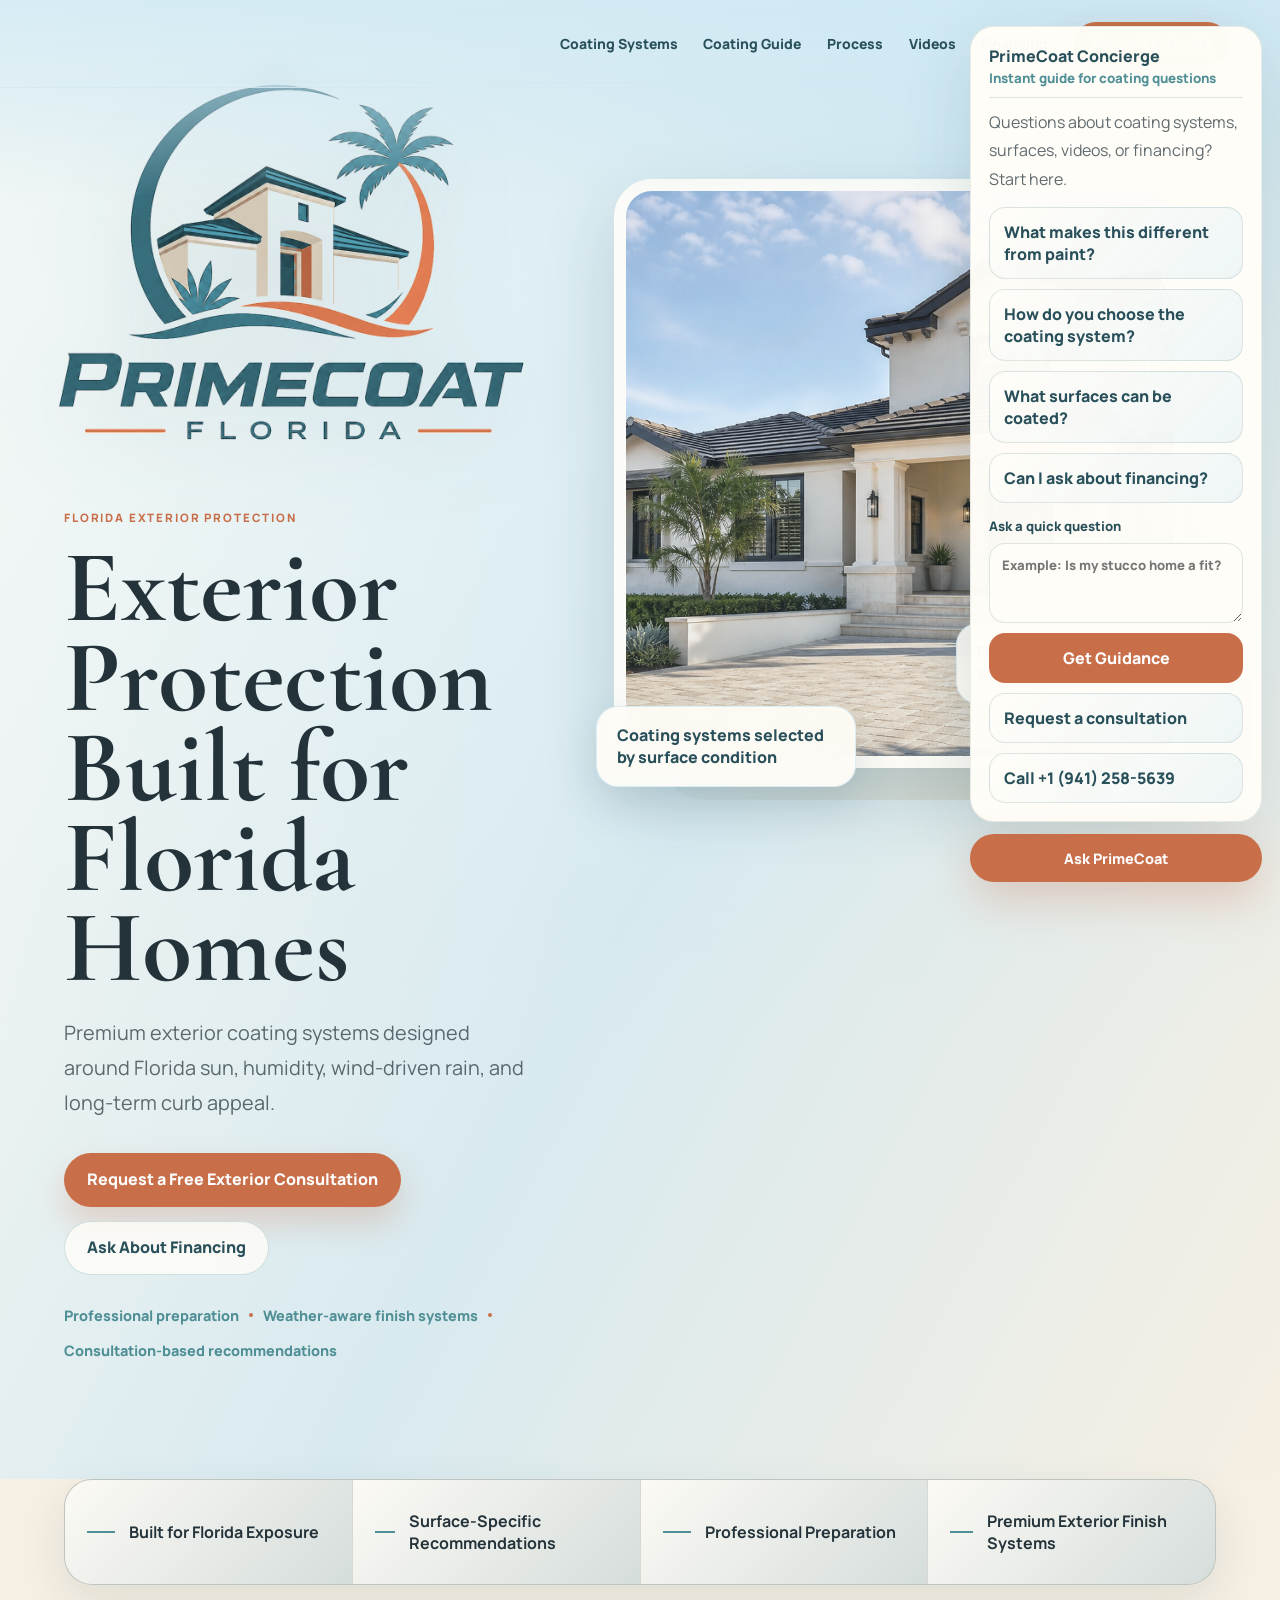
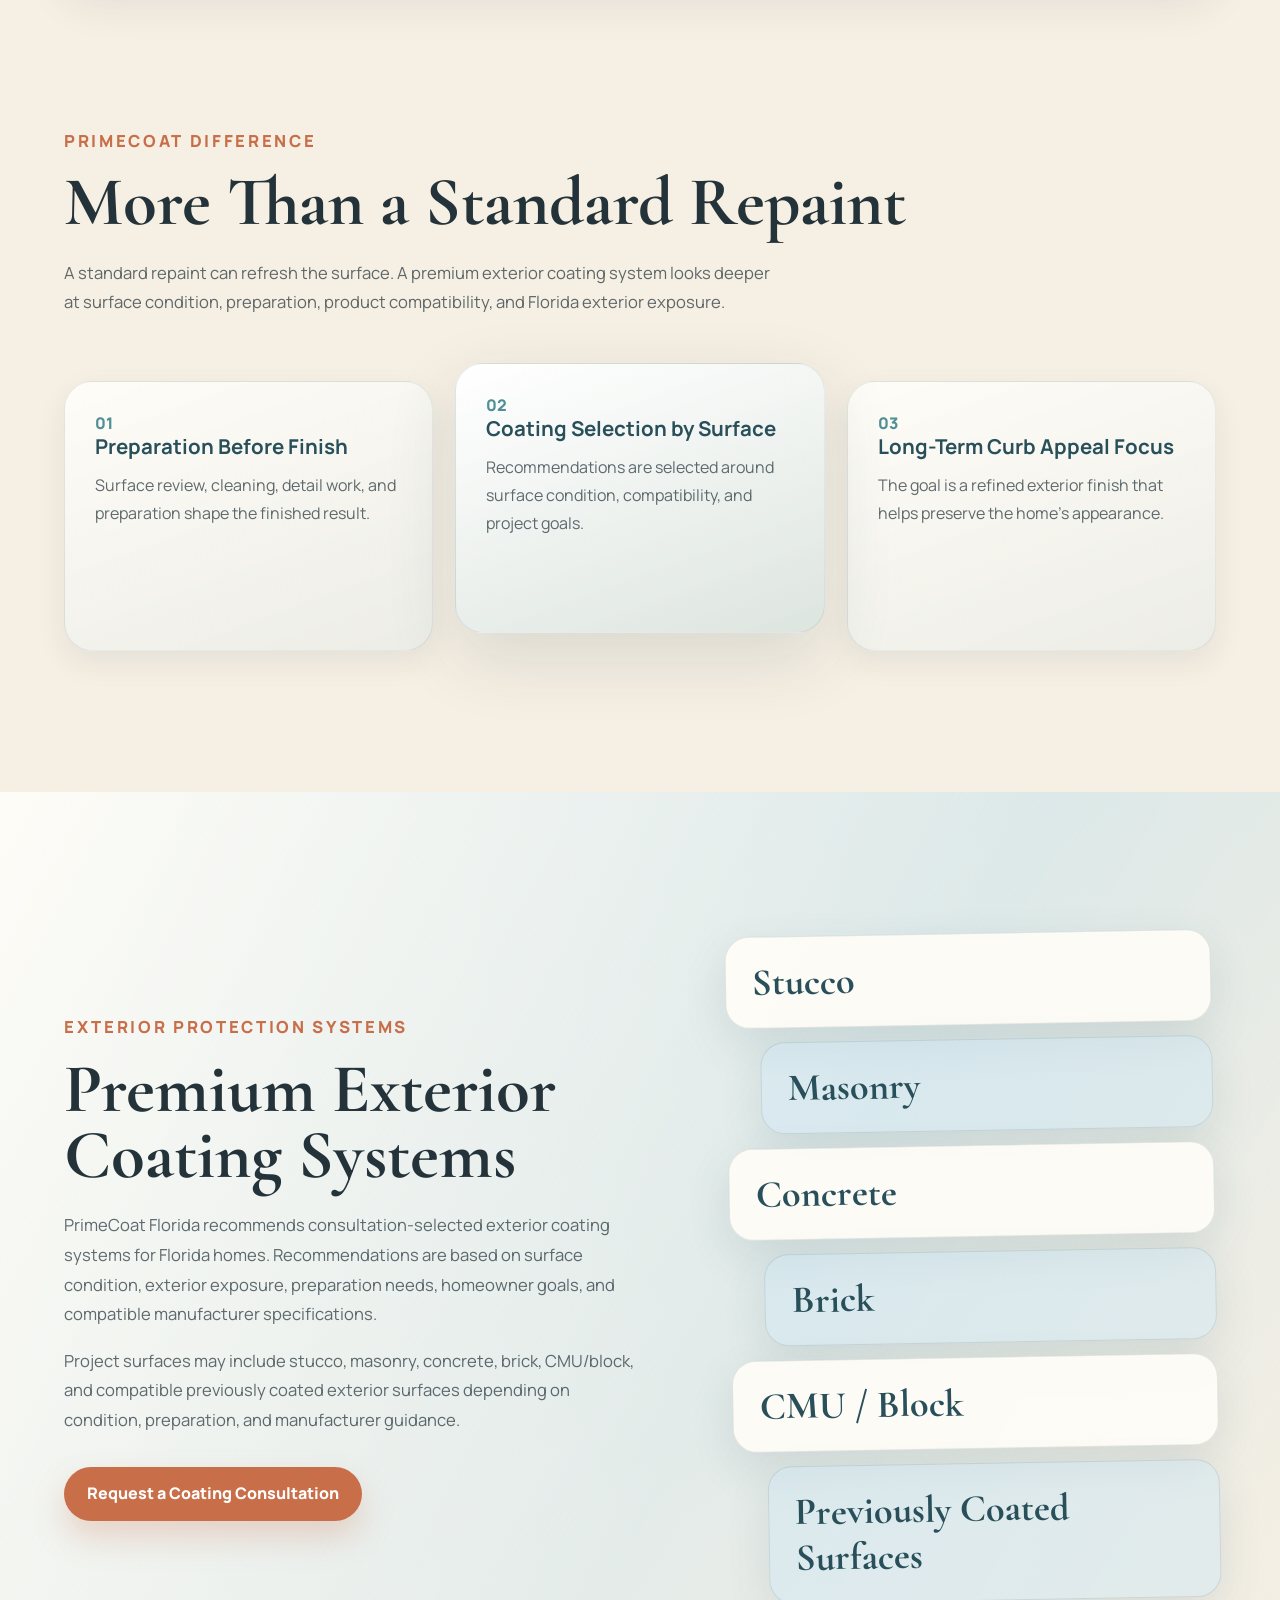
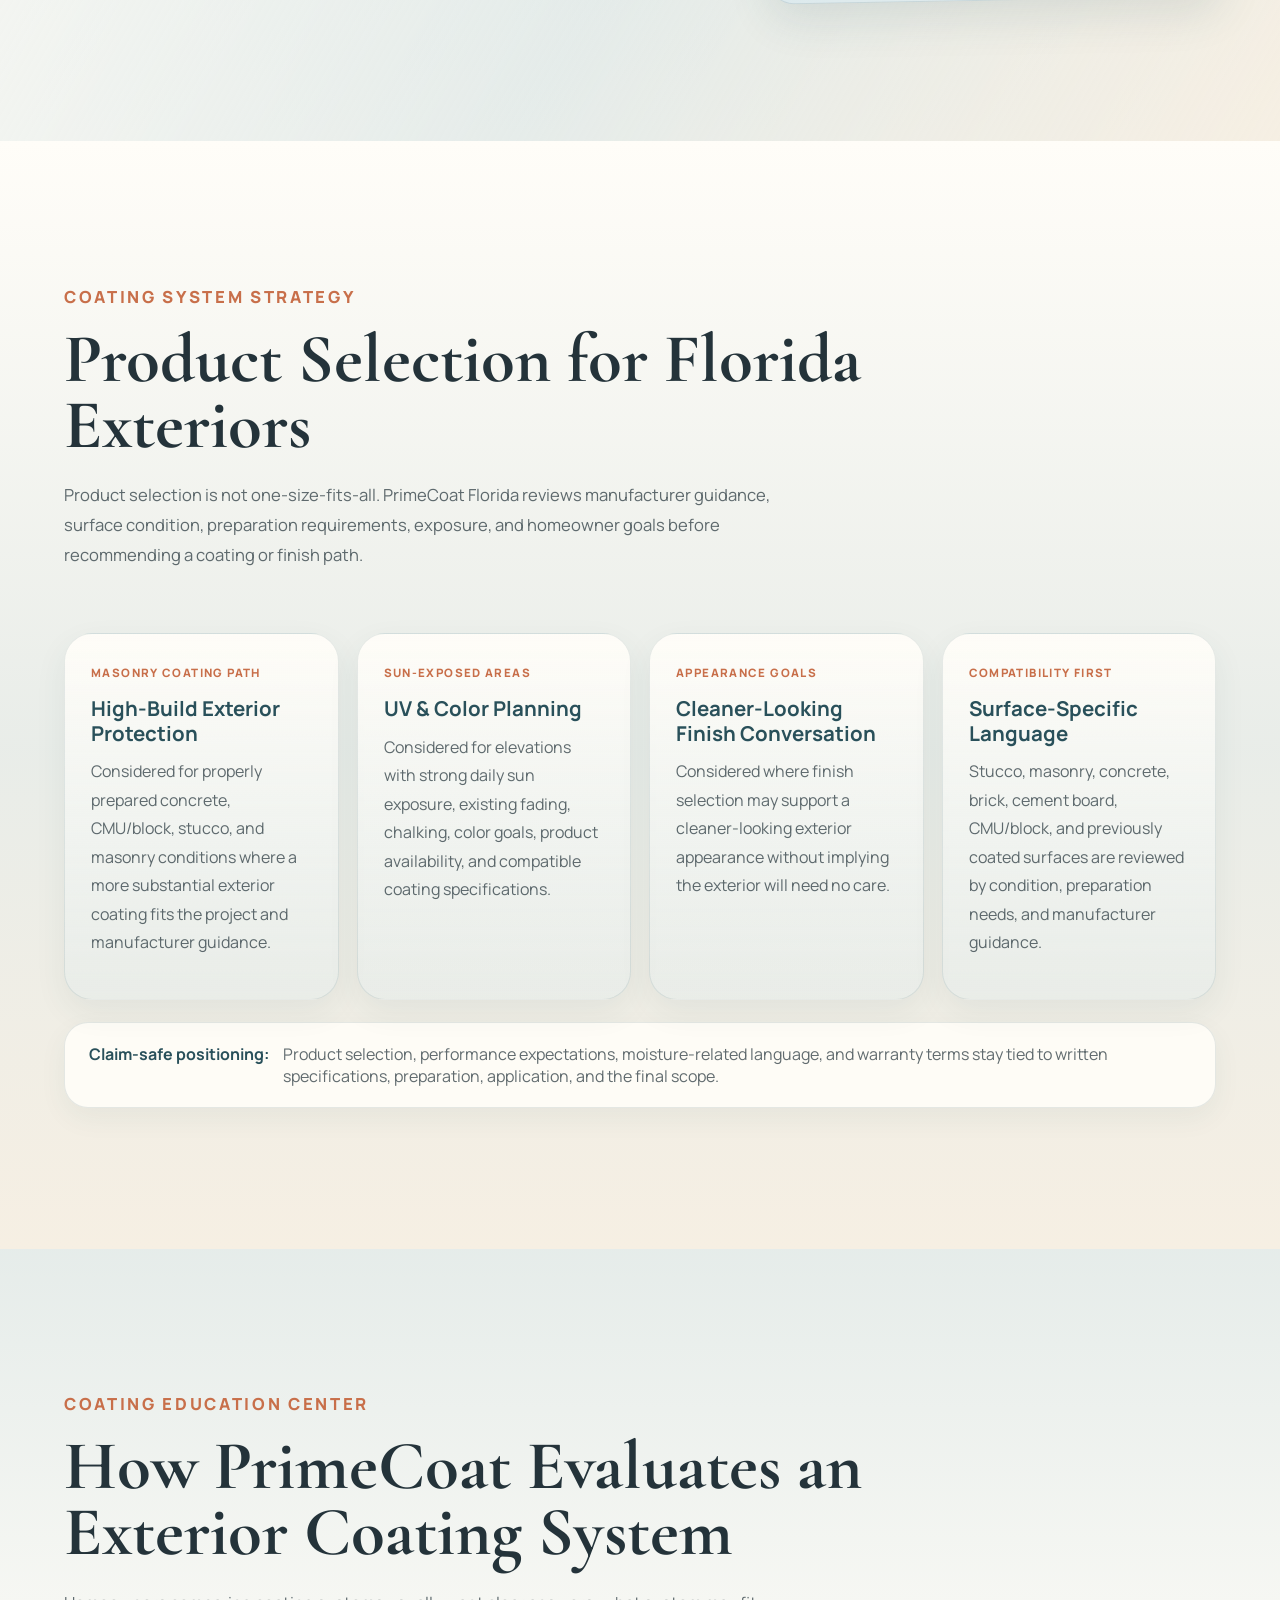
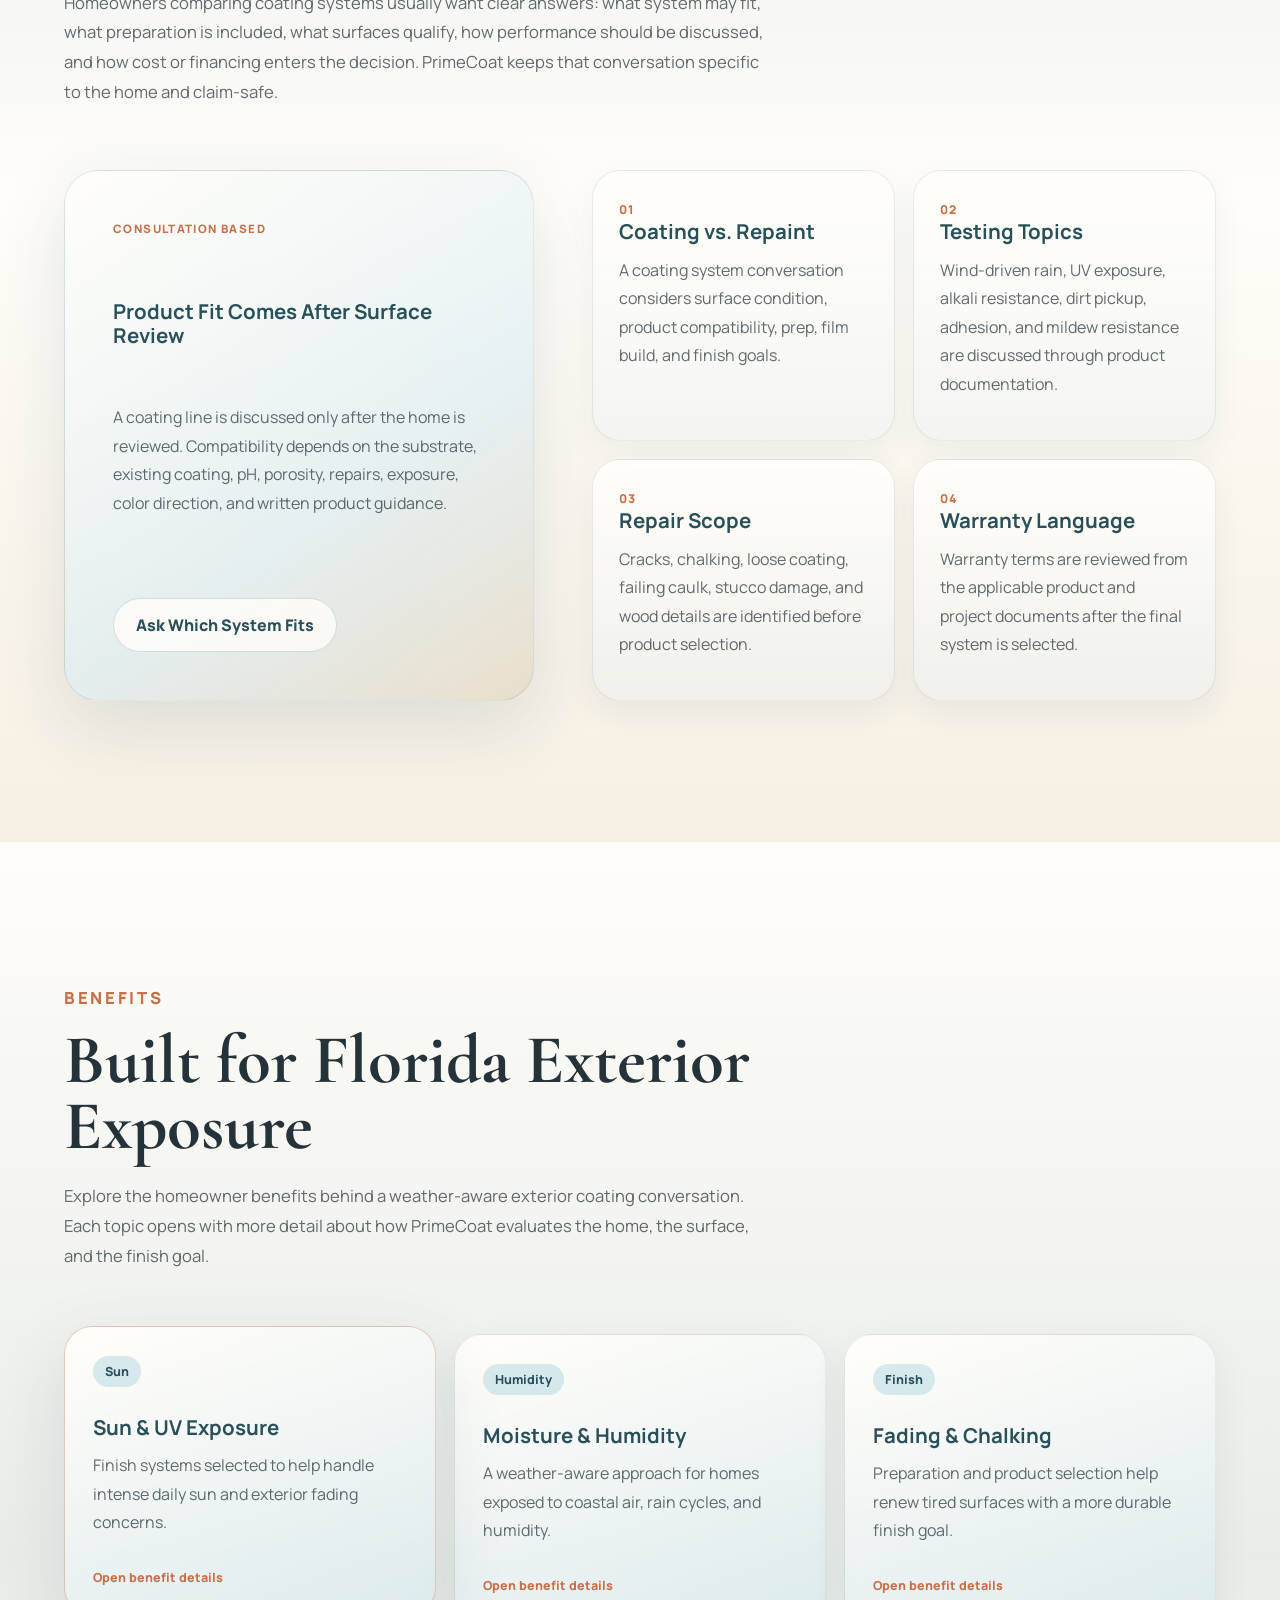
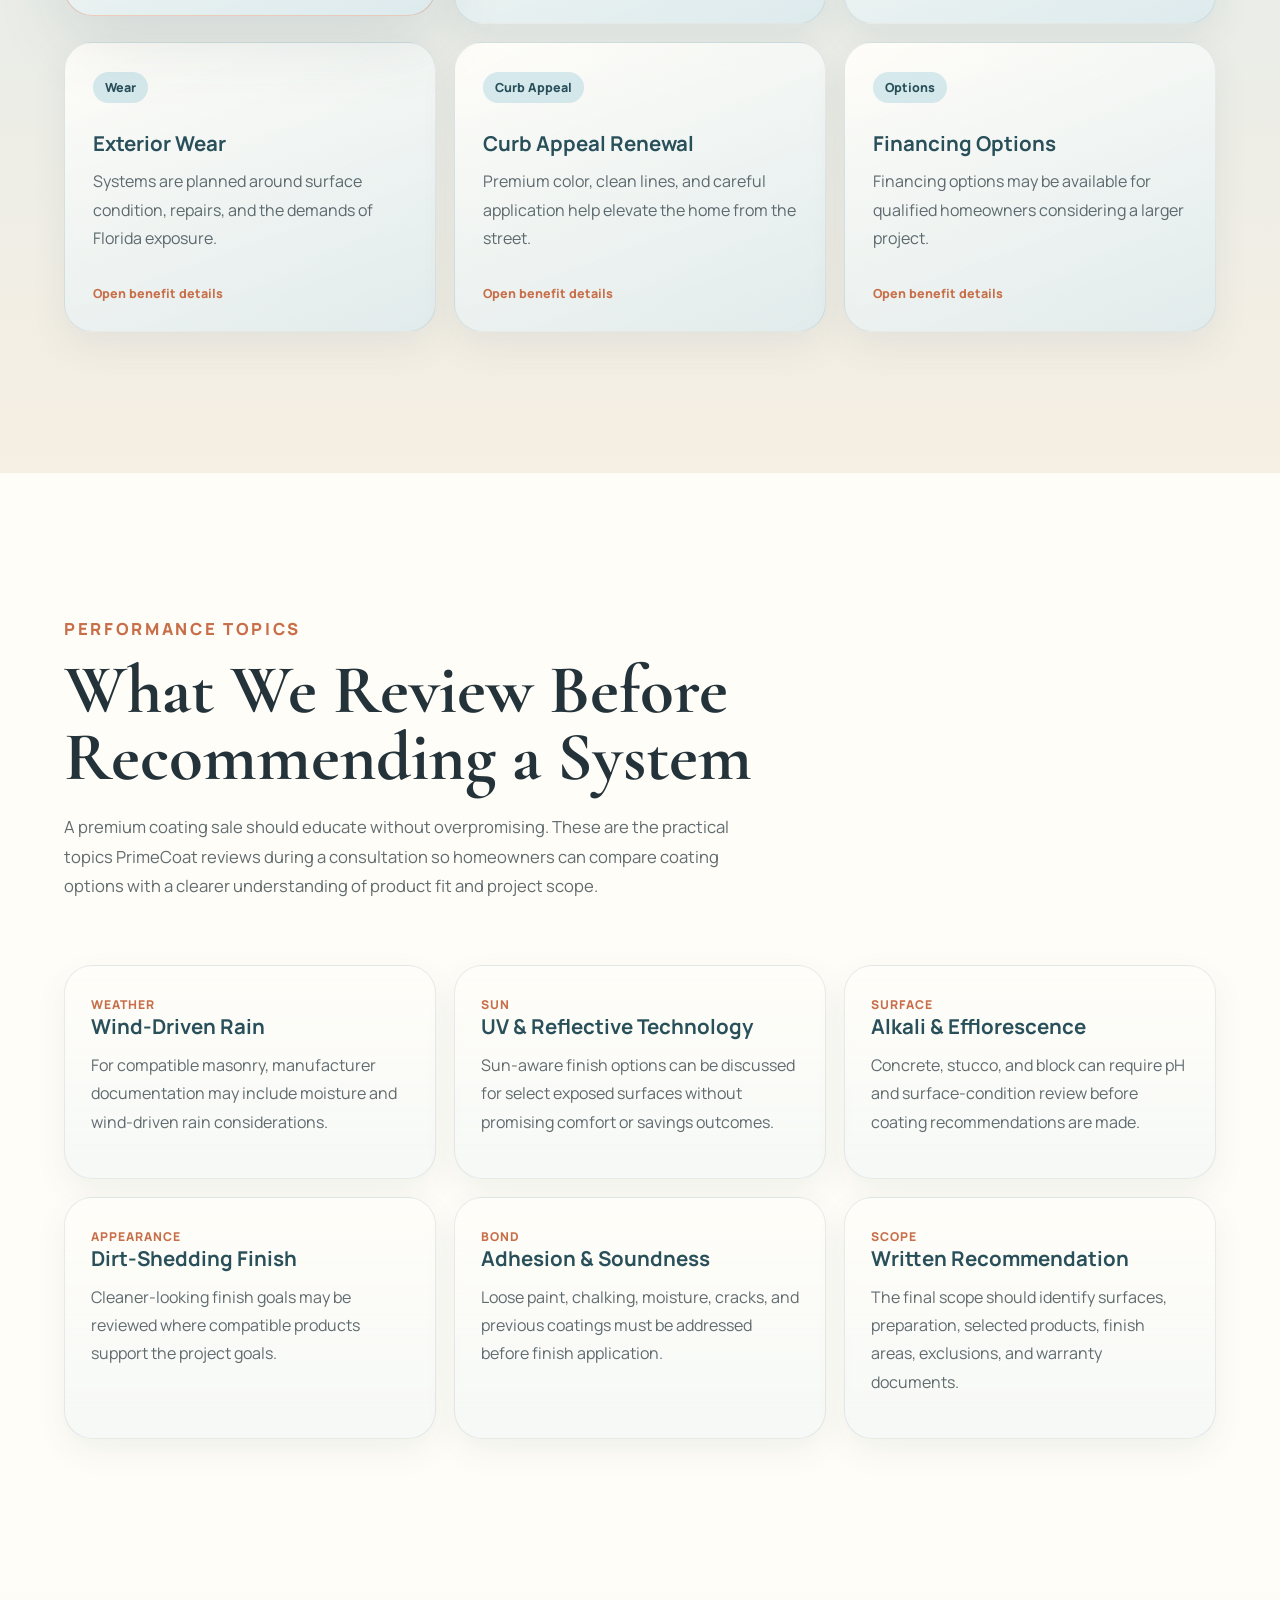
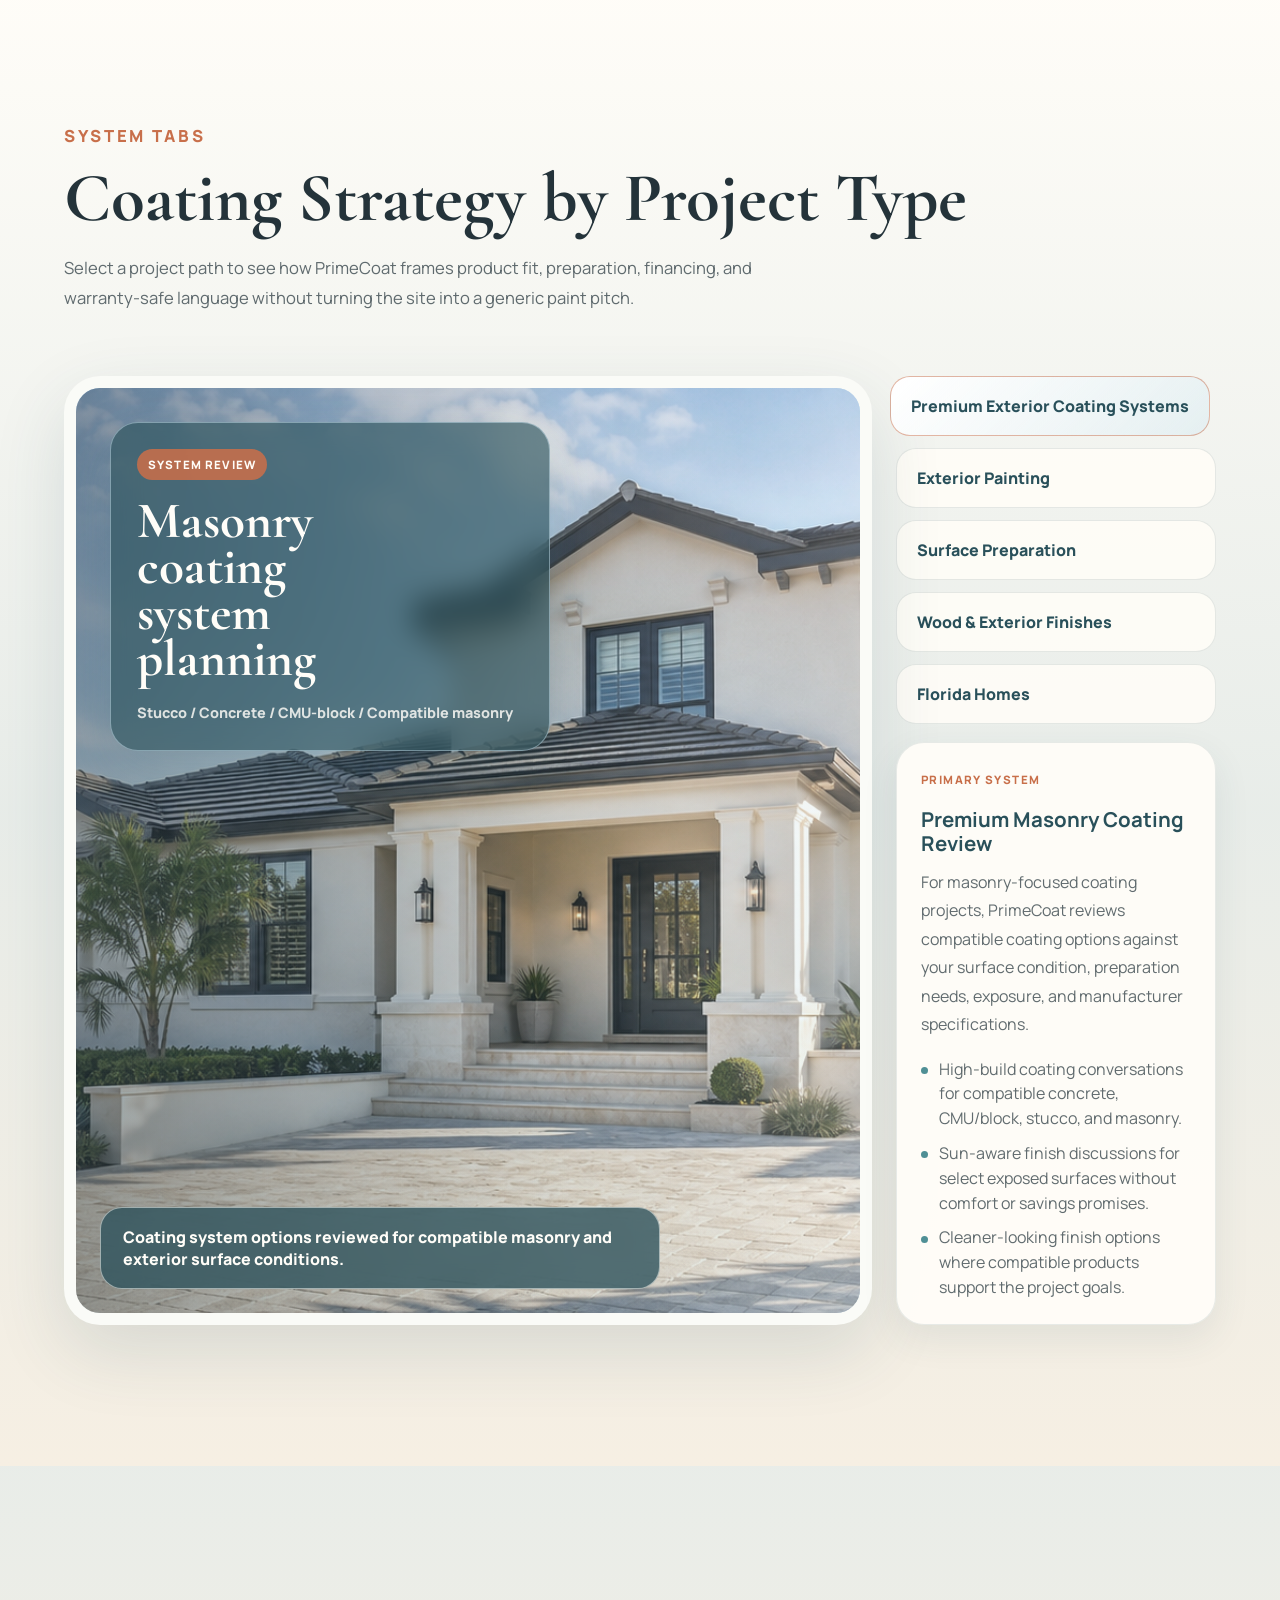
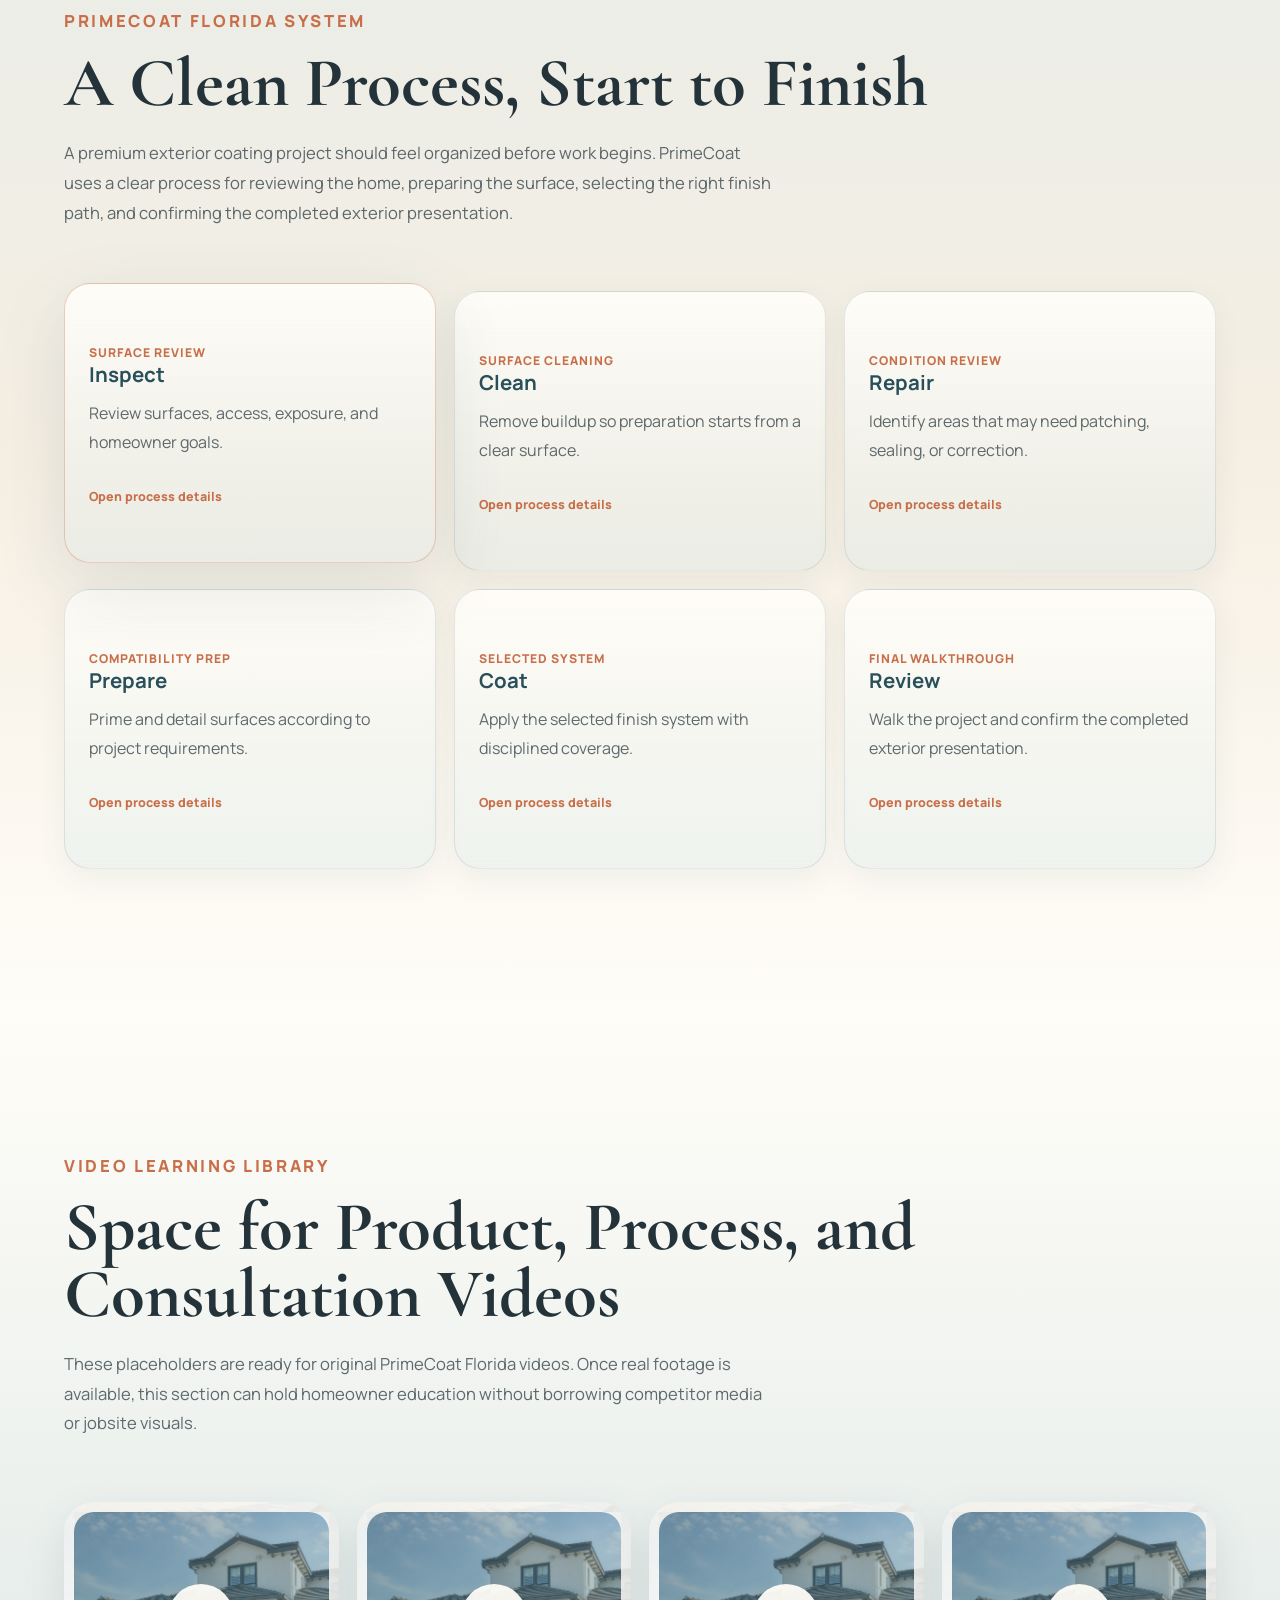
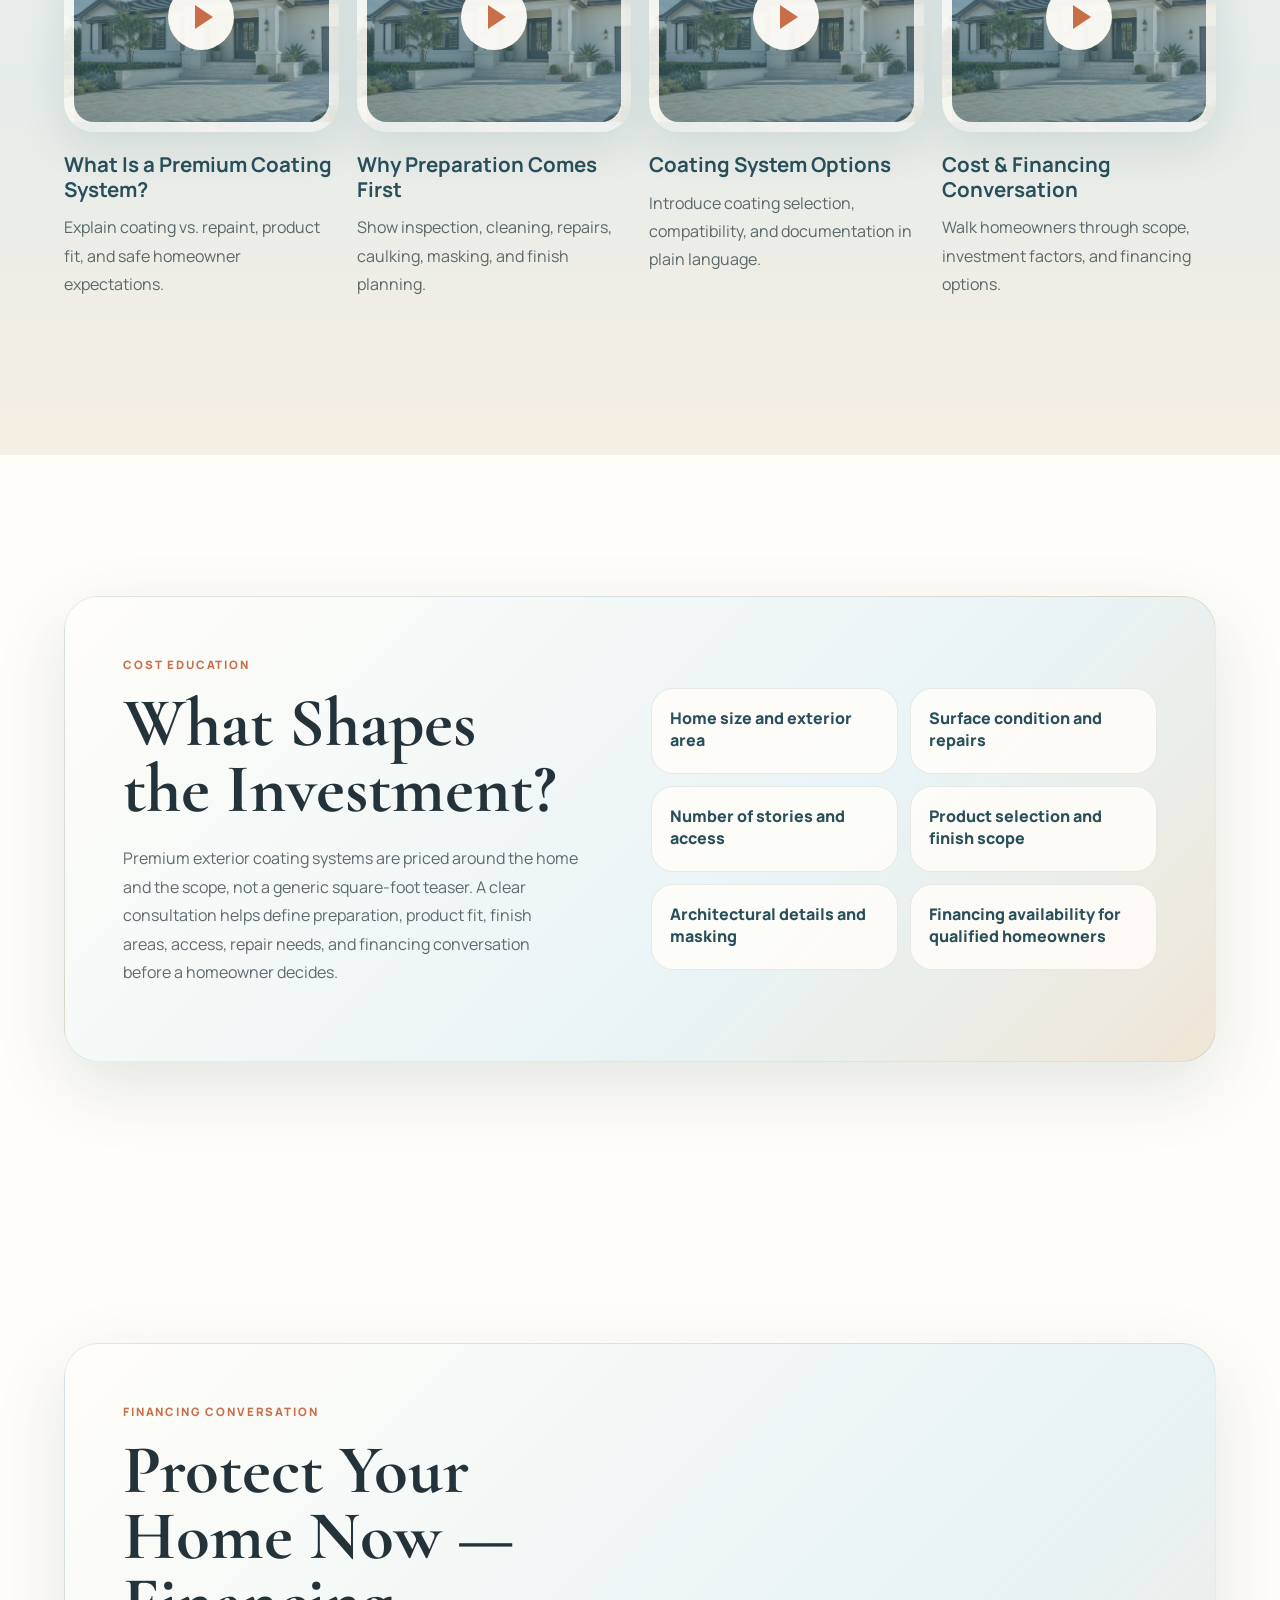
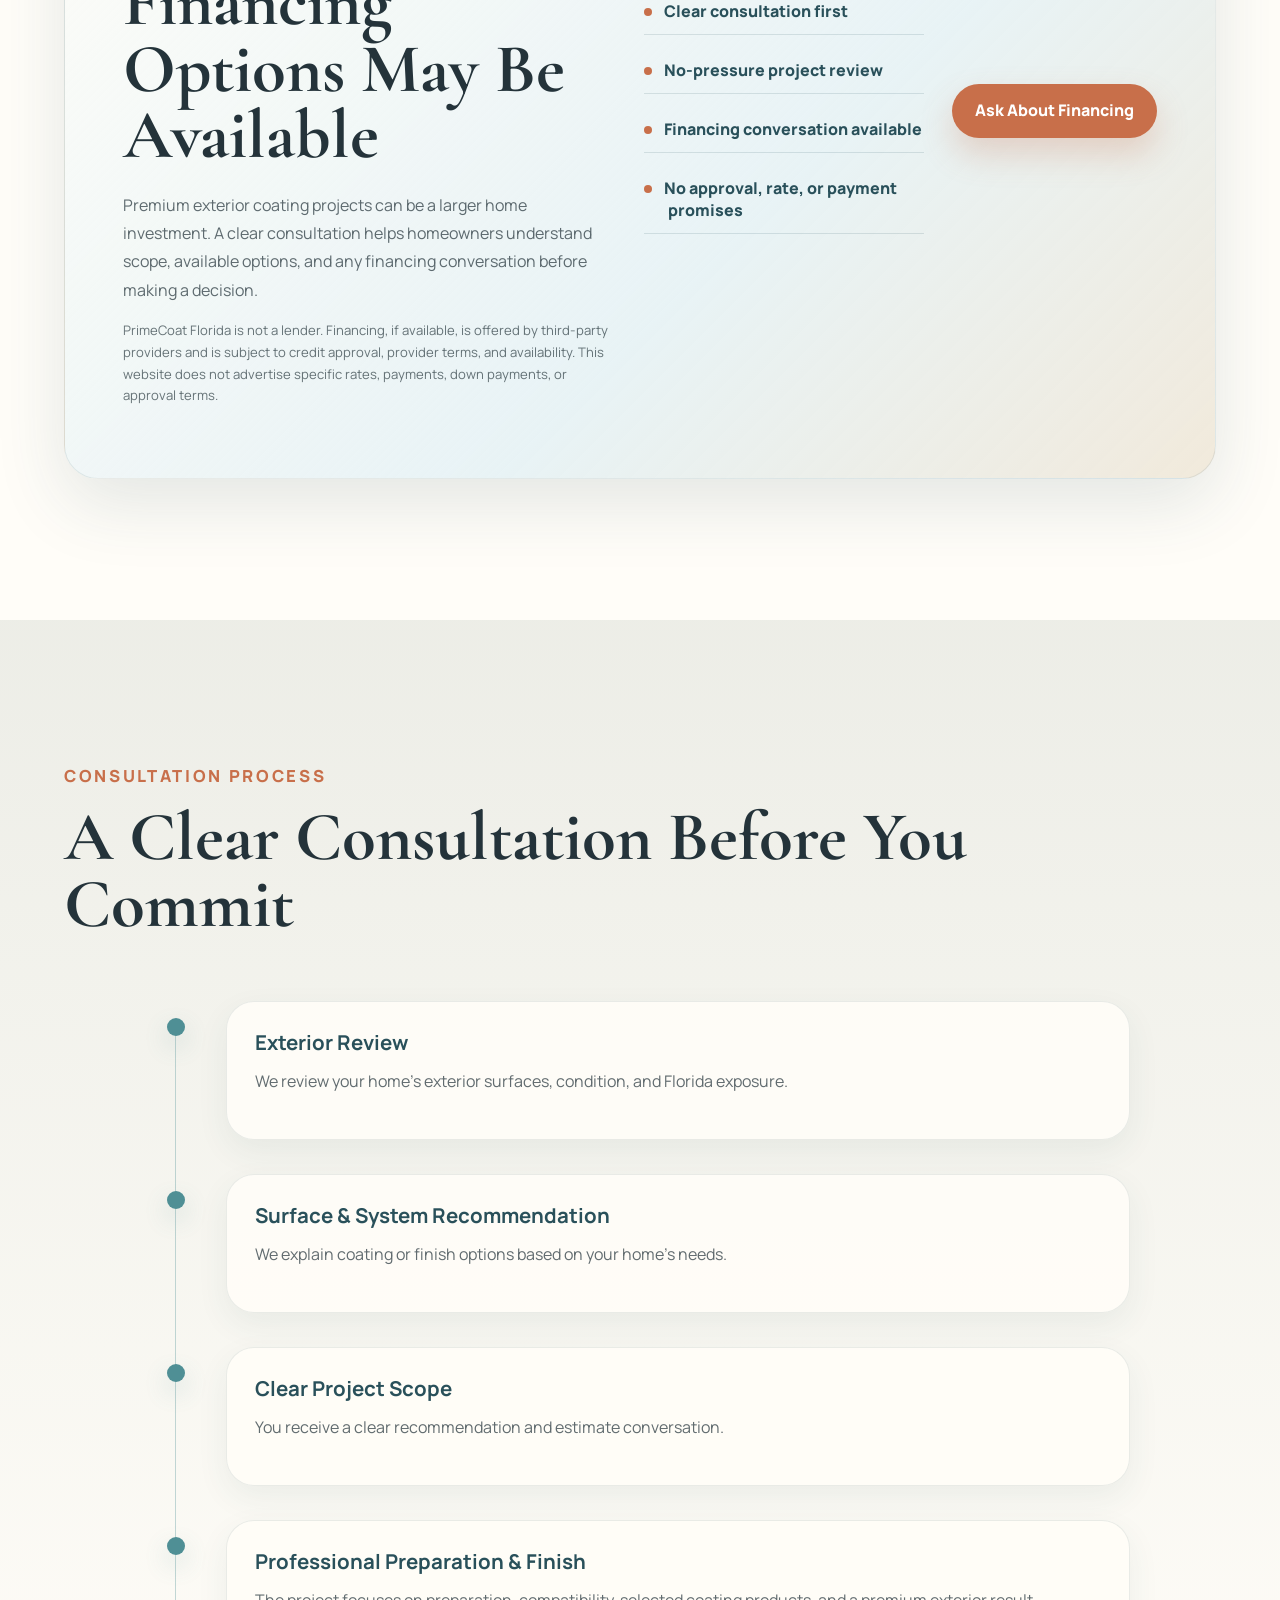
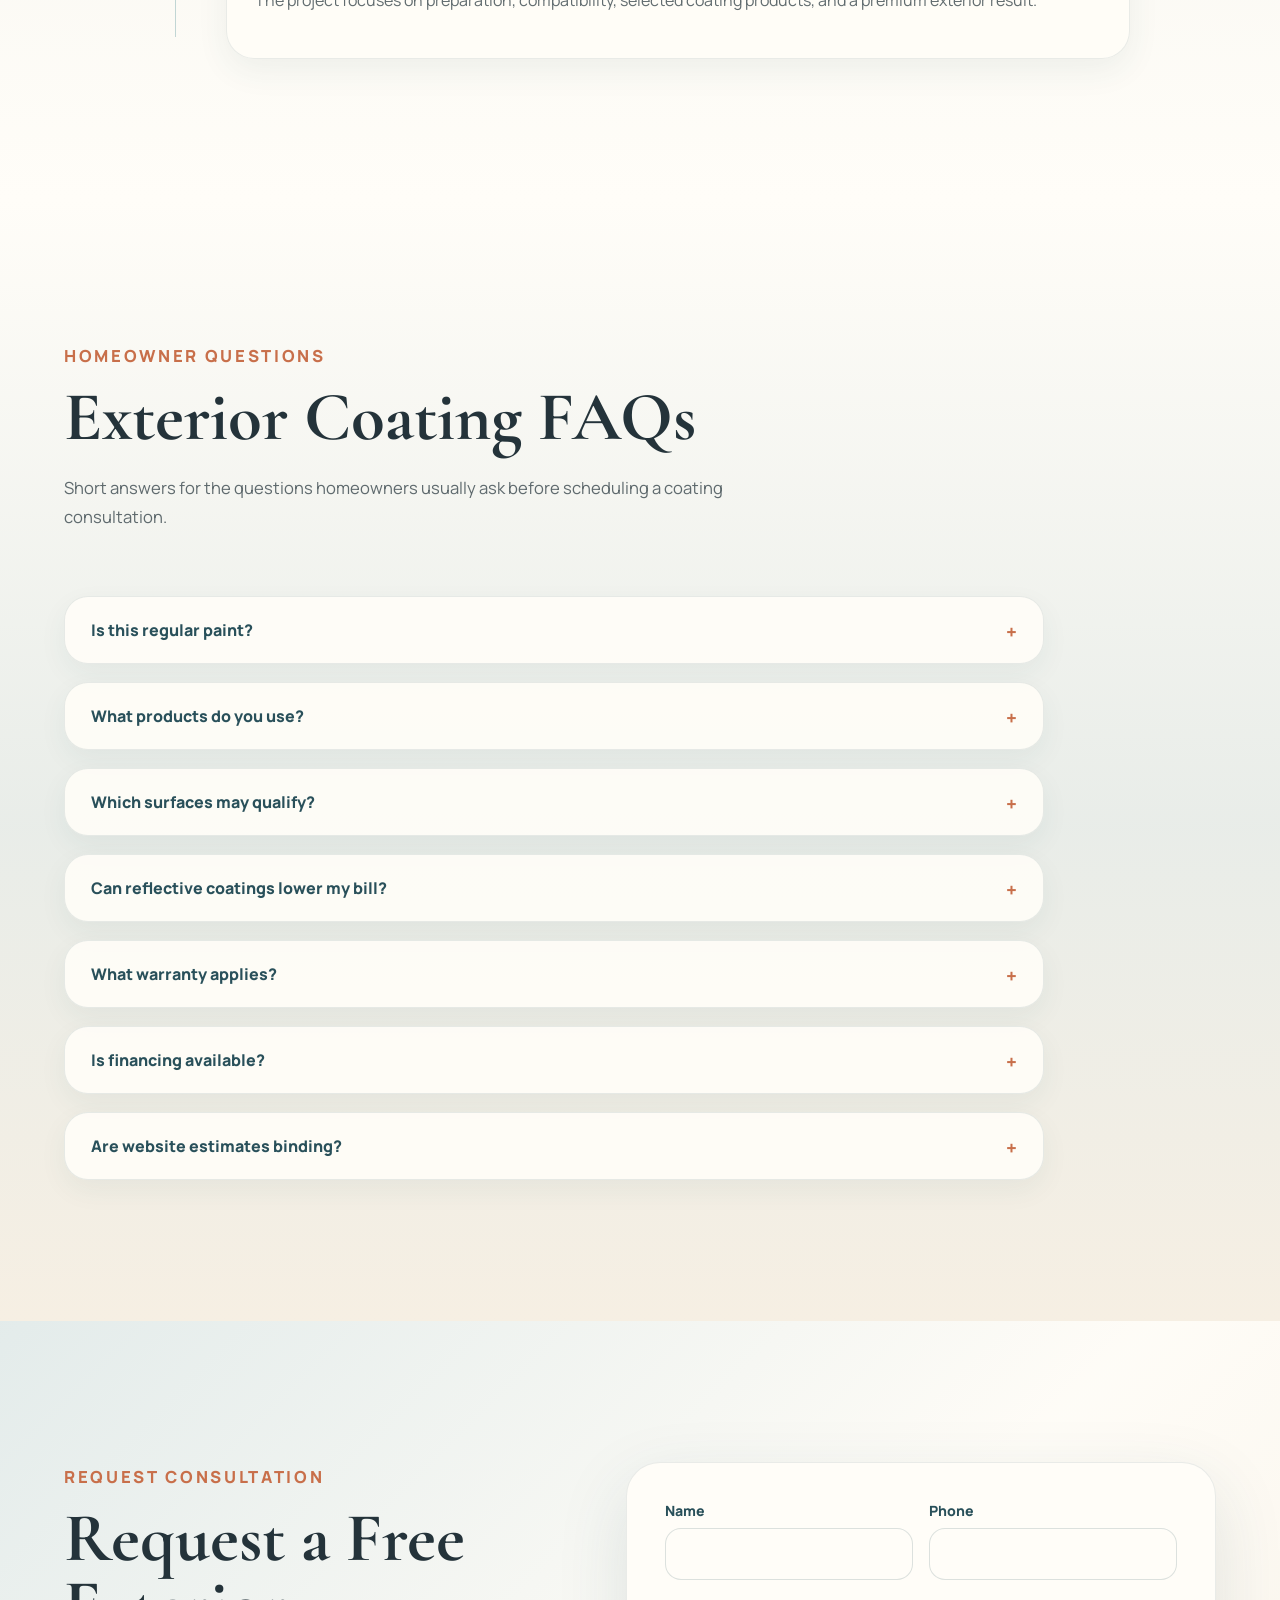
==== commit 33b90649: "Refine hero logo color and spacing" ====
--- a/index.html
+++ b/index.html
@@ -36,7 +36,7 @@
       <section class="hero" aria-label="PrimeCoat Florida hero">
         <div class="hero-copy">
           <div class="hero-brand-logo" aria-hidden="true">
-            <img src="assets/primecoat-florida-logo-transparent.png" alt="" />
+            <img src="assets/primecoat-florida-logo-coastal.png" alt="" />
           </div>
           <p class="section-label">Florida Exterior Protection</p>
           <h1>Exterior Protection Built for Florida Homes</h1>
@@ -827,7 +827,7 @@
 
     <footer class="site-footer">
       <div>
-        <img class="footer-logo" src="assets/primecoat-florida-logo-transparent.png" alt="PrimeCoat Florida" />
+        <img class="footer-logo" src="assets/primecoat-florida-logo-coastal.png" alt="PrimeCoat Florida" />
         <p>Premium Exterior Coating Systems for Florida Homes</p>
         <p class="footer-license">License information must be added or confirmed before advertising or performing regulated contracting services.</p>
       </div>
--- a/styles.css
+++ b/styles.css
@@ -164,9 +164,9 @@
   display: grid;
   grid-template-columns: minmax(0, 0.88fr) minmax(420px, 1.12fr);
   gap: clamp(34px, 6vw, 82px);
-  align-items: center;
+  align-items: start;
   min-height: 100svh;
-  padding: clamp(138px, 13vw, 188px) clamp(18px, 5vw, 74px) clamp(76px, 9vw, 118px);
+  padding: clamp(86px, 8vw, 118px) clamp(18px, 5vw, 74px) clamp(76px, 9vw, 118px);
   background:
     linear-gradient(118deg, rgba(255, 253, 248, 0.78) 0%, rgba(207, 232, 243, 0.76) 54%, rgba(246, 239, 227, 0.8) 100%),
     linear-gradient(180deg, rgba(143, 199, 214, 0.4), transparent 70%);
@@ -177,9 +177,11 @@
 }
 
 .hero-brand-logo {
-  width: min(620px, 92vw);
-  margin: 0 0 clamp(18px, 3vw, 32px) -2%;
+  width: min(100%, 600px);
+  margin: clamp(-24px, -1.7vw, -12px) 0 clamp(40px, 5vw, 68px) -2%;
   filter: drop-shadow(0 24px 42px rgba(41, 80, 90, 0.1));
+  position: relative;
+  z-index: 2;
 }
 
 .hero-brand-logo img {
@@ -300,6 +302,7 @@
 .hero-visual {
   position: relative;
   min-height: 640px;
+  margin-top: clamp(42px, 6vw, 86px);
 }
 
 .hero-visual::before {
@@ -1812,13 +1815,19 @@
   }
 
   .hero {
-    padding: 92px 16px 70px;
+    padding: 76px 16px 70px;
   }
 
   .hero-brand-logo {
-    width: min(100%, 292px);
+    width: min(100%, 312px);
+    margin-top: -6px;
+    margin-bottom: 38px;
     margin-left: auto;
     margin-right: auto;
+  }
+
+  .hero-visual {
+    margin-top: 20px;
   }
 
   h1 {
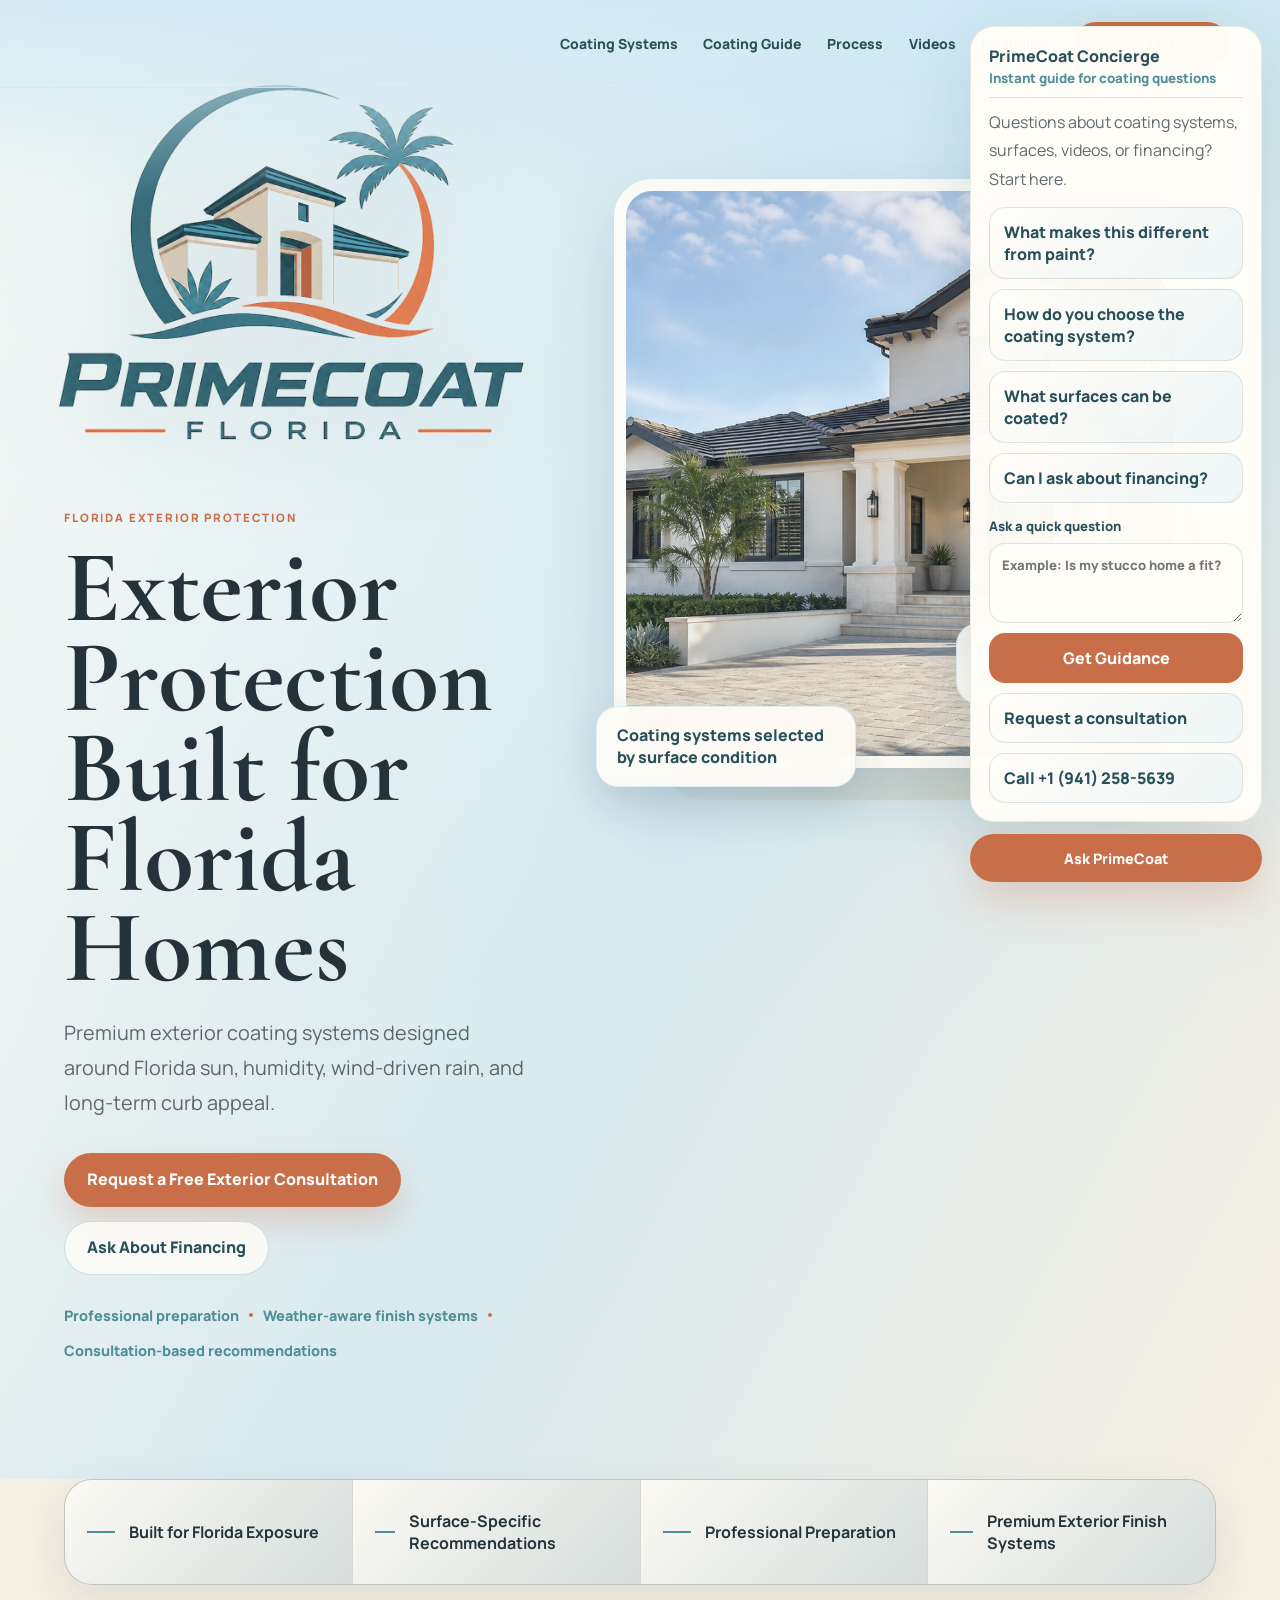
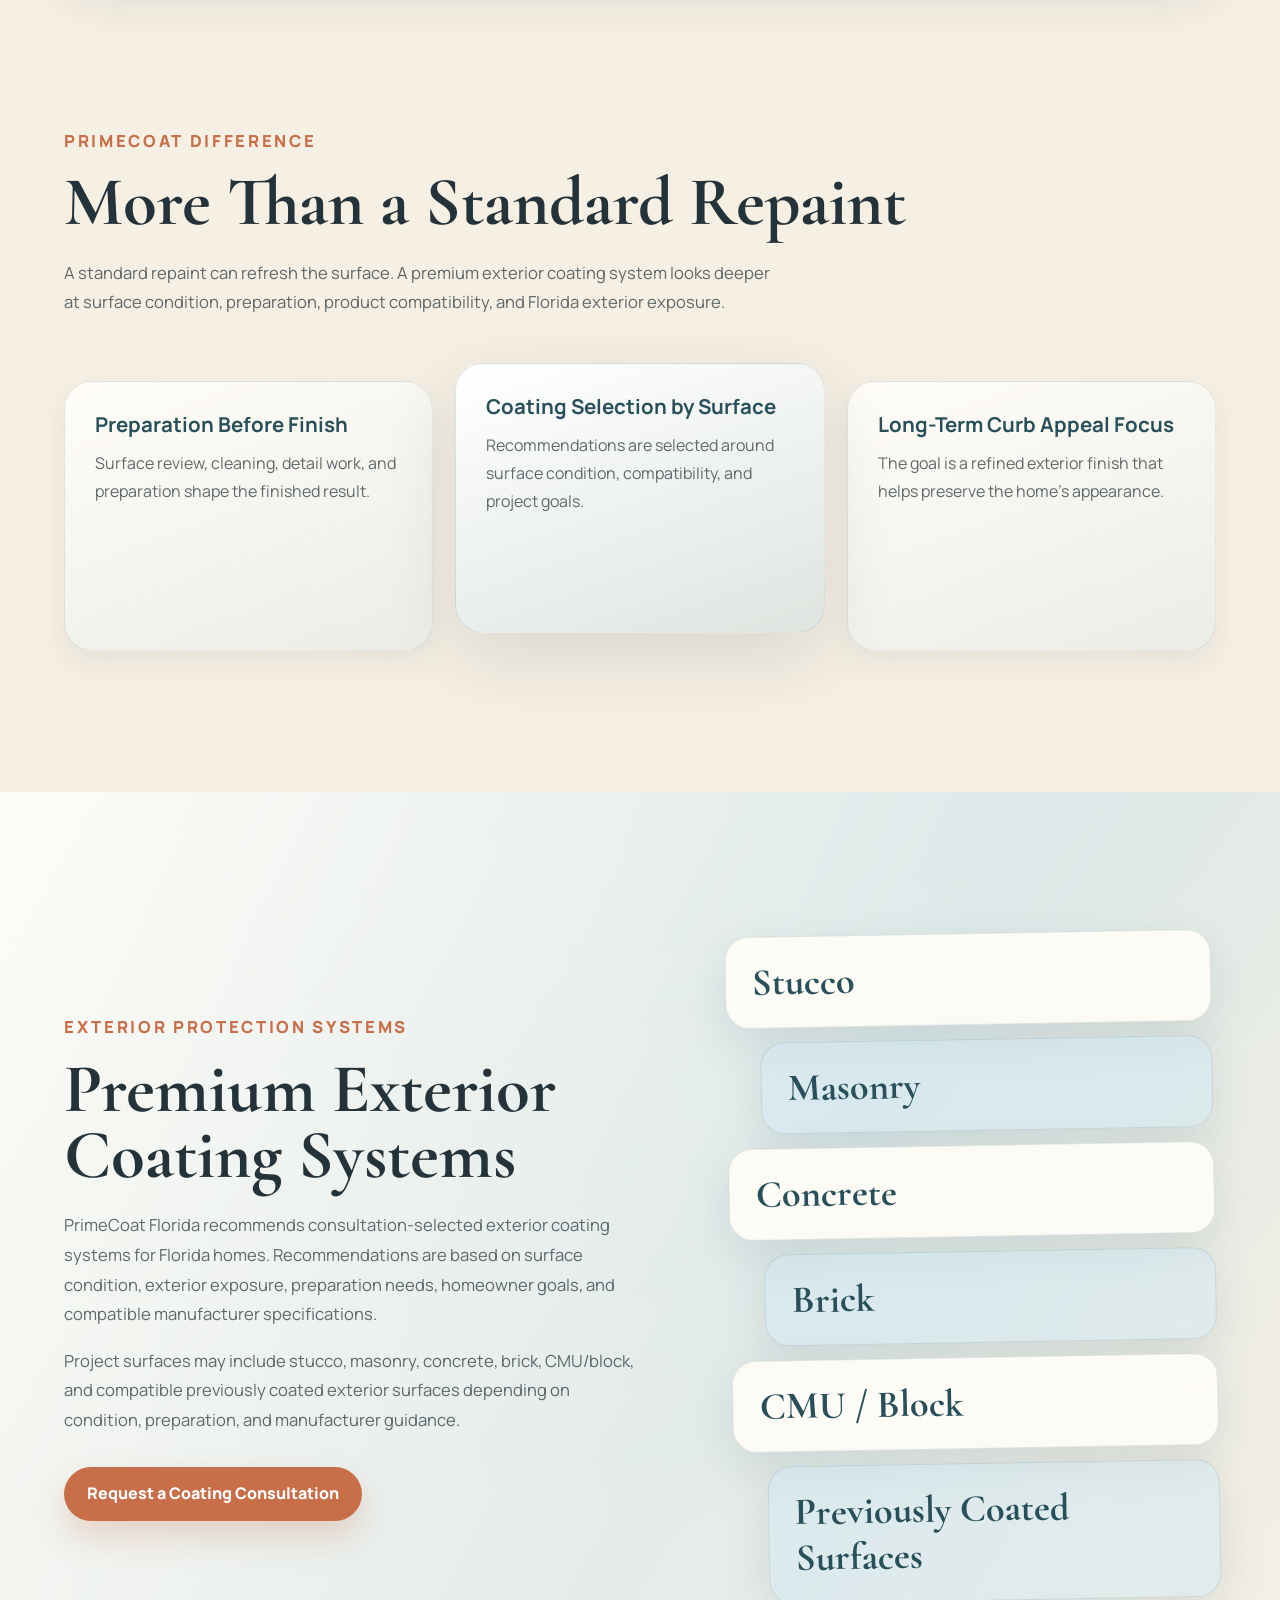
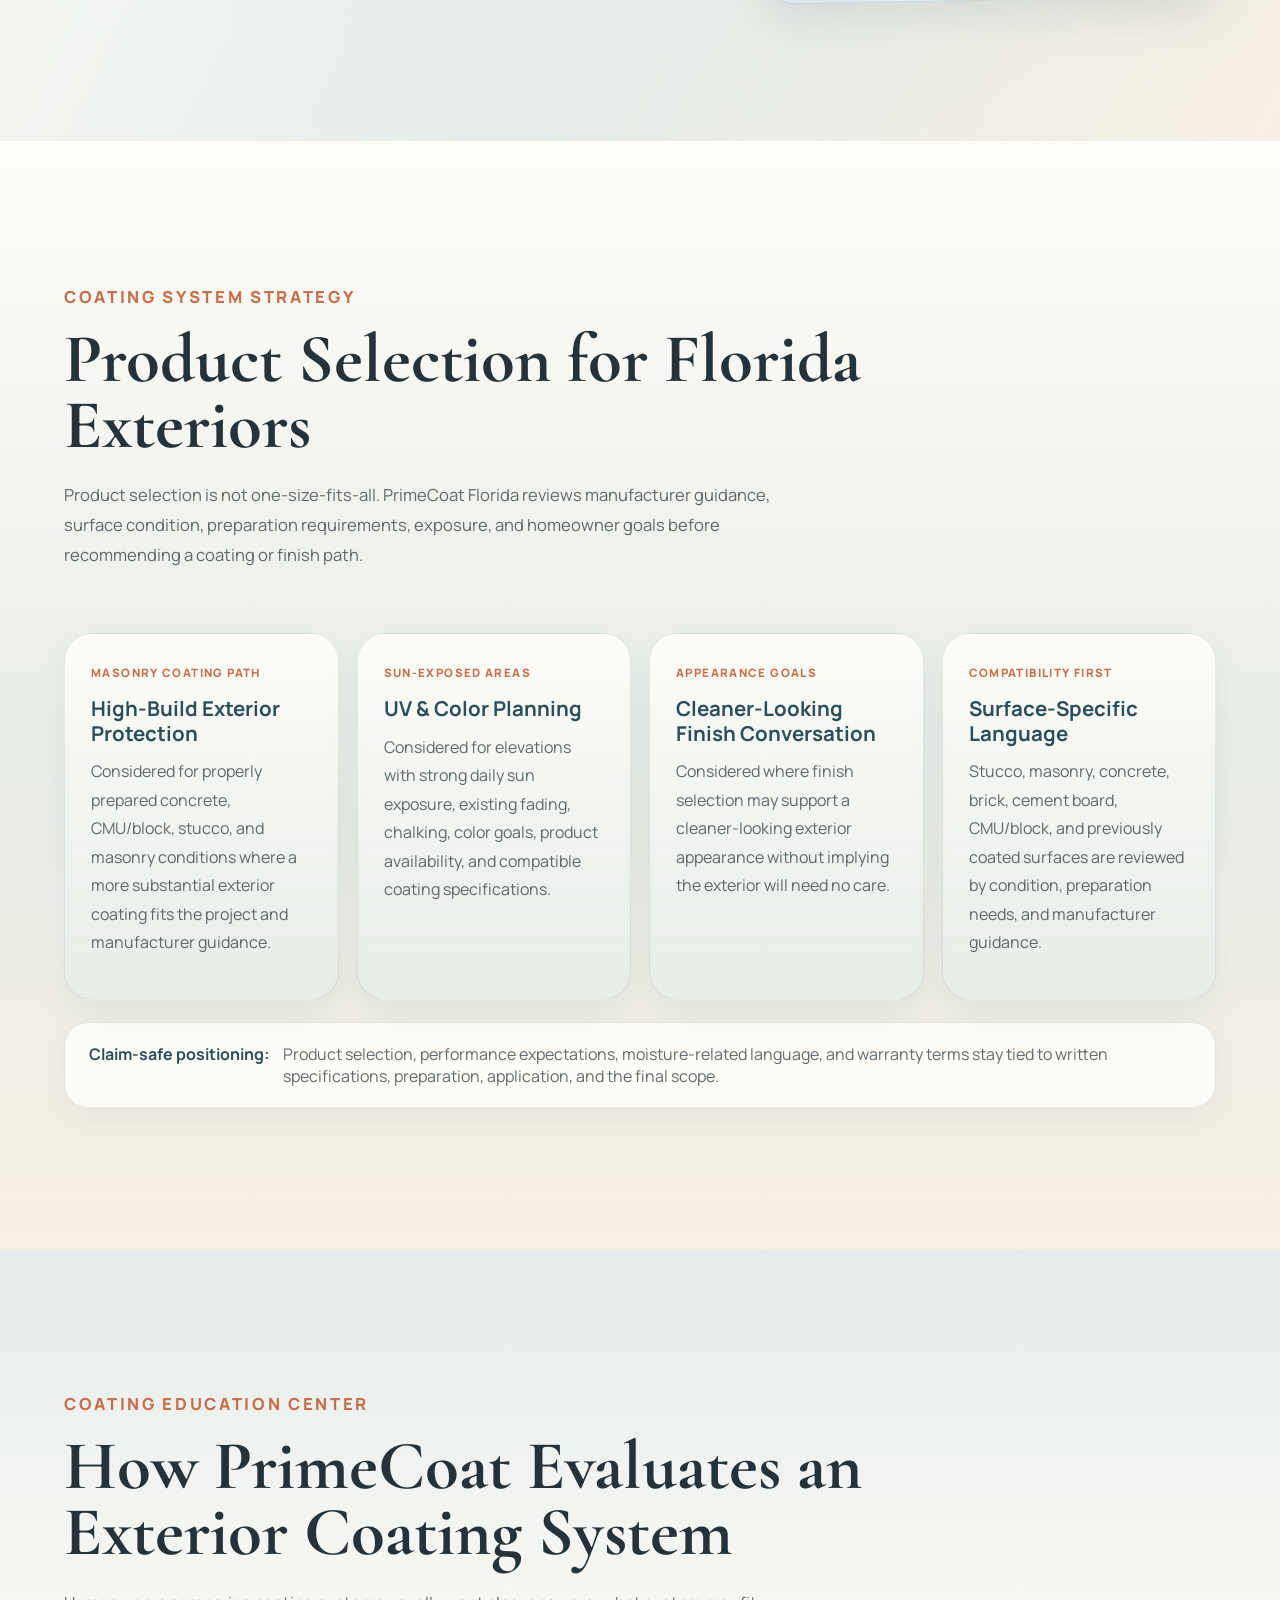
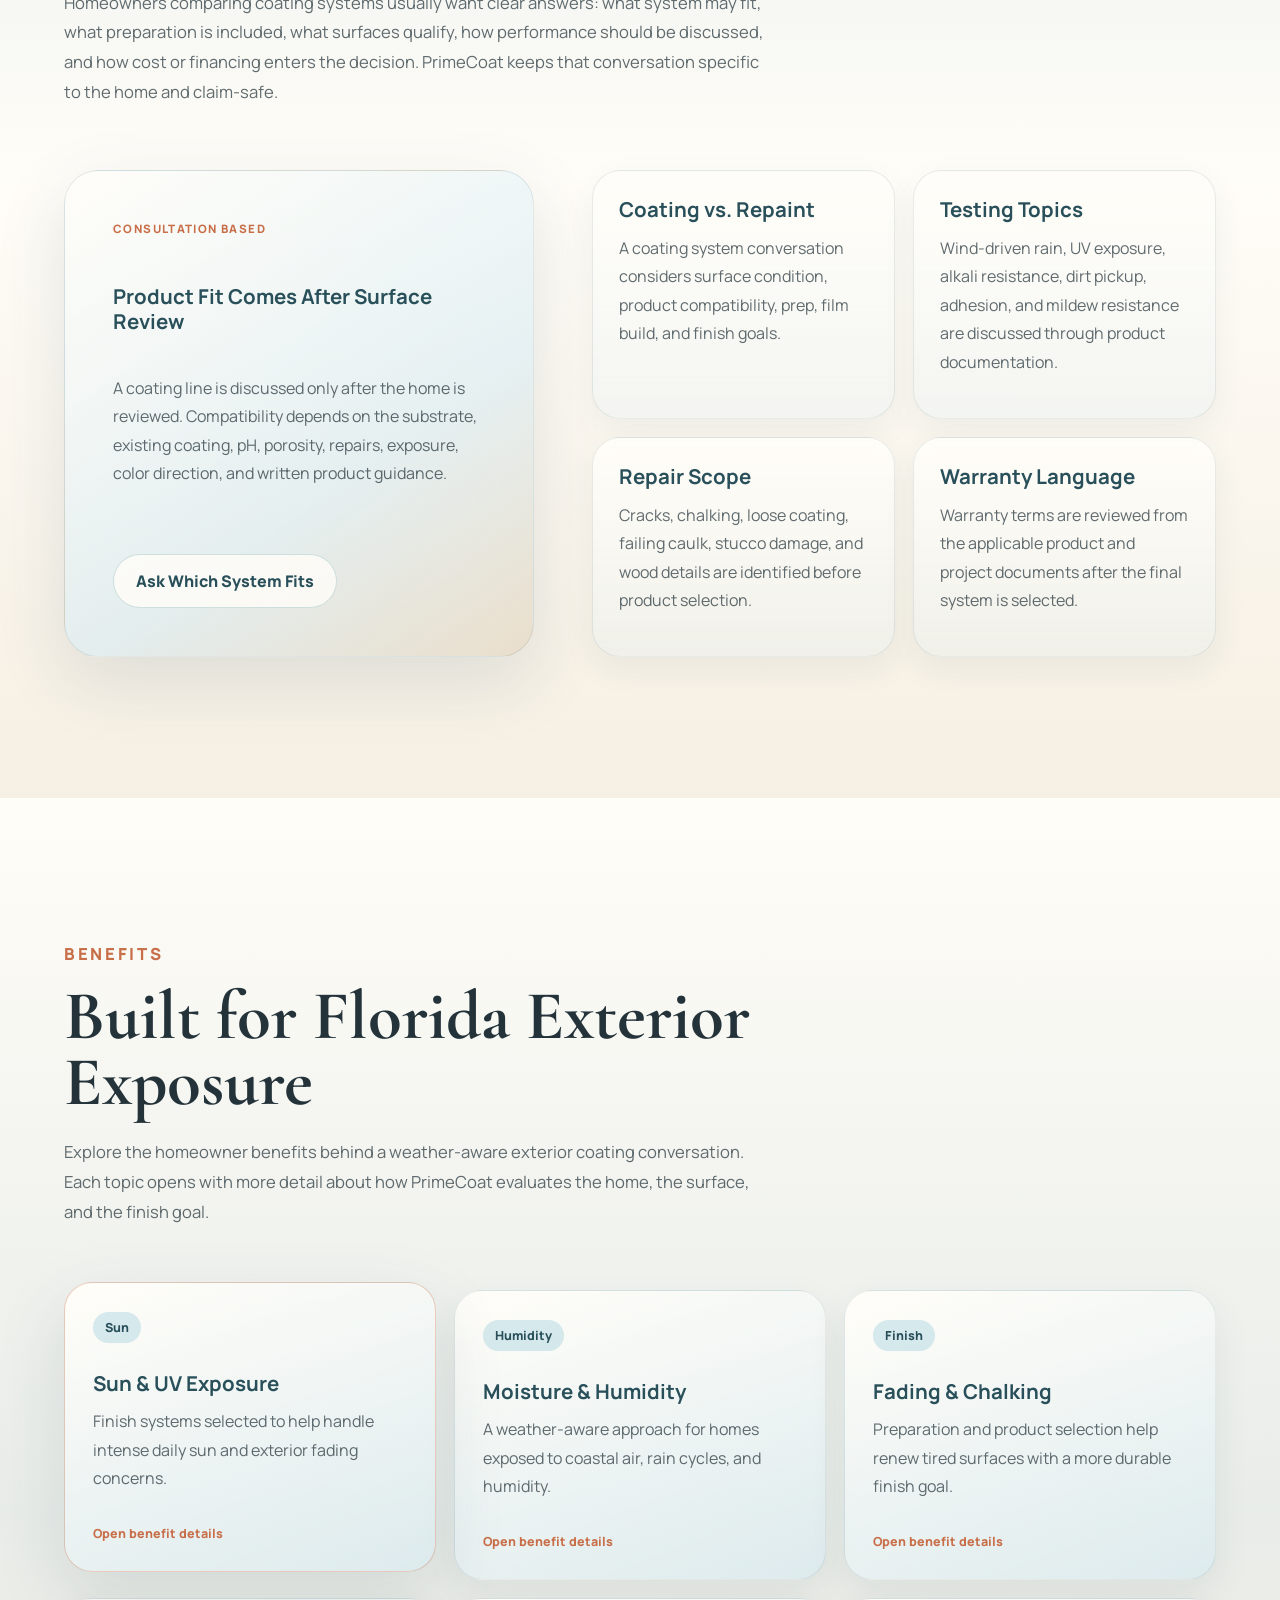
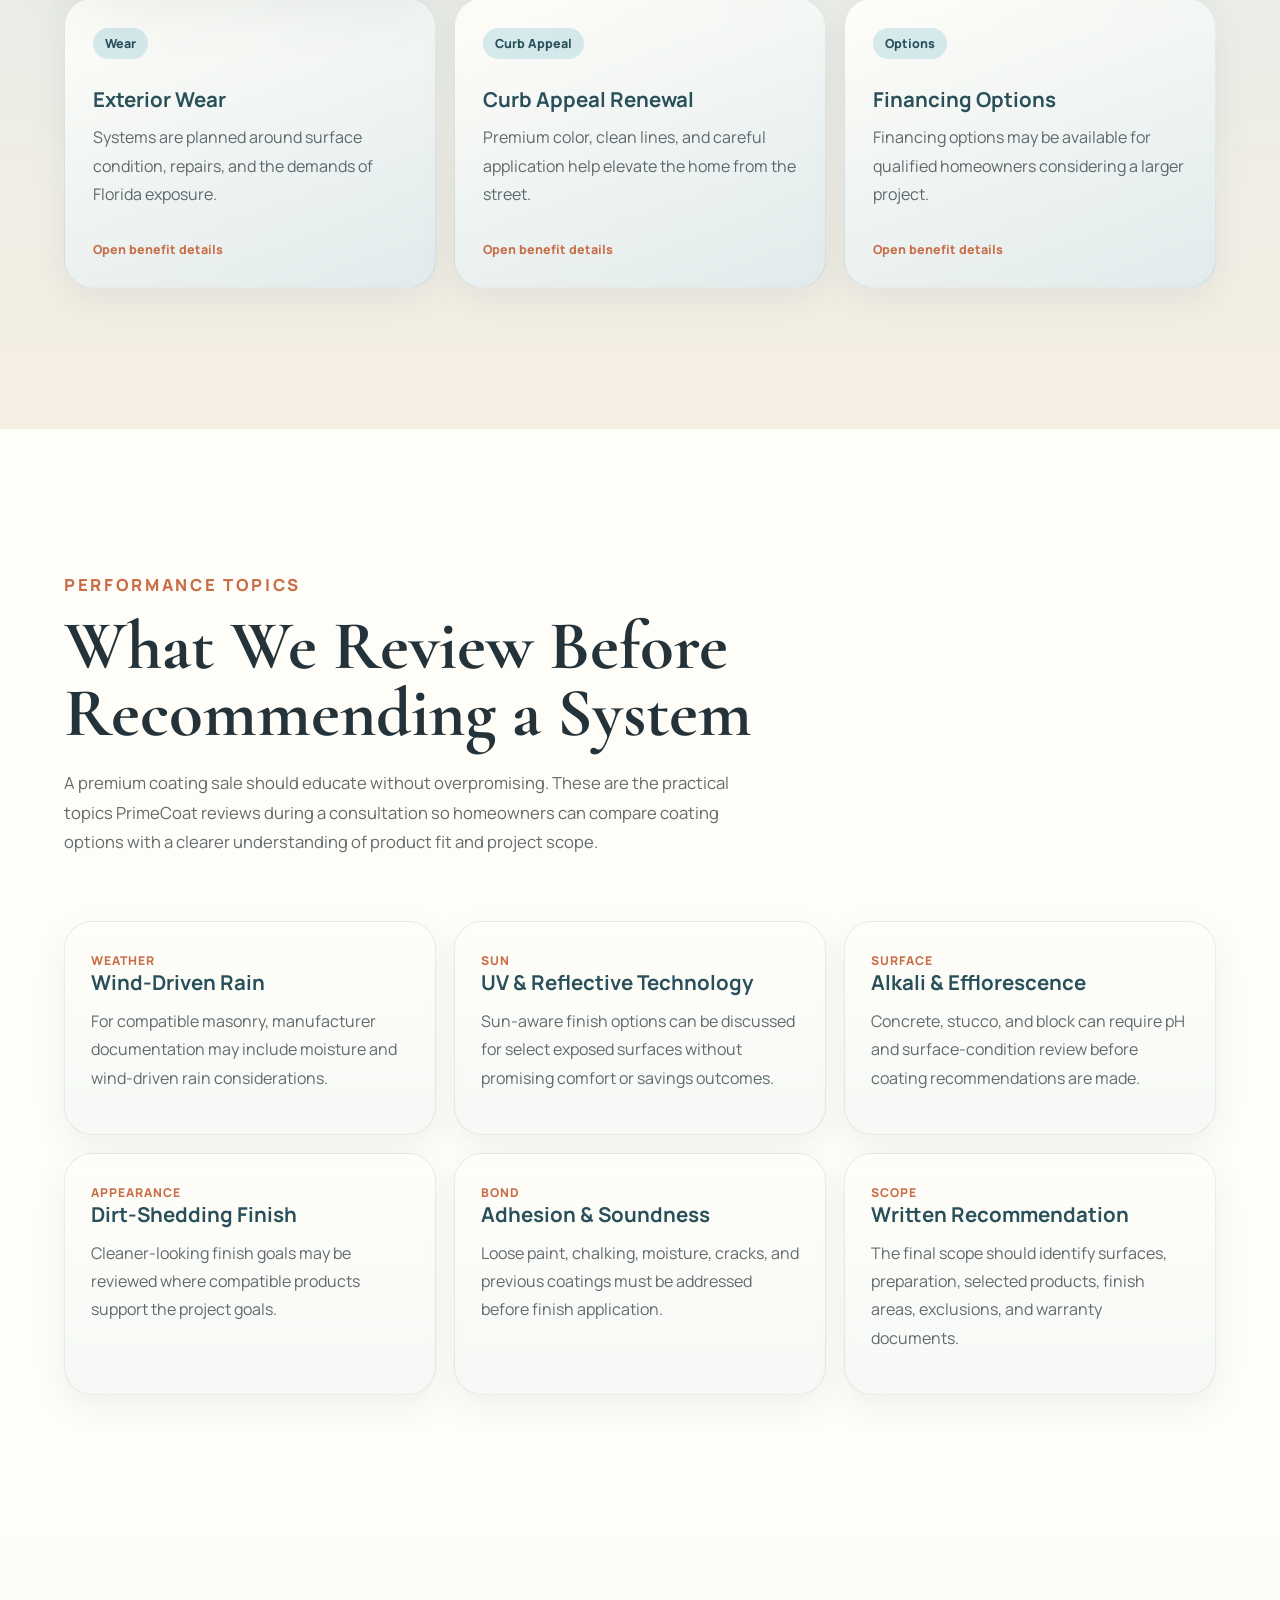
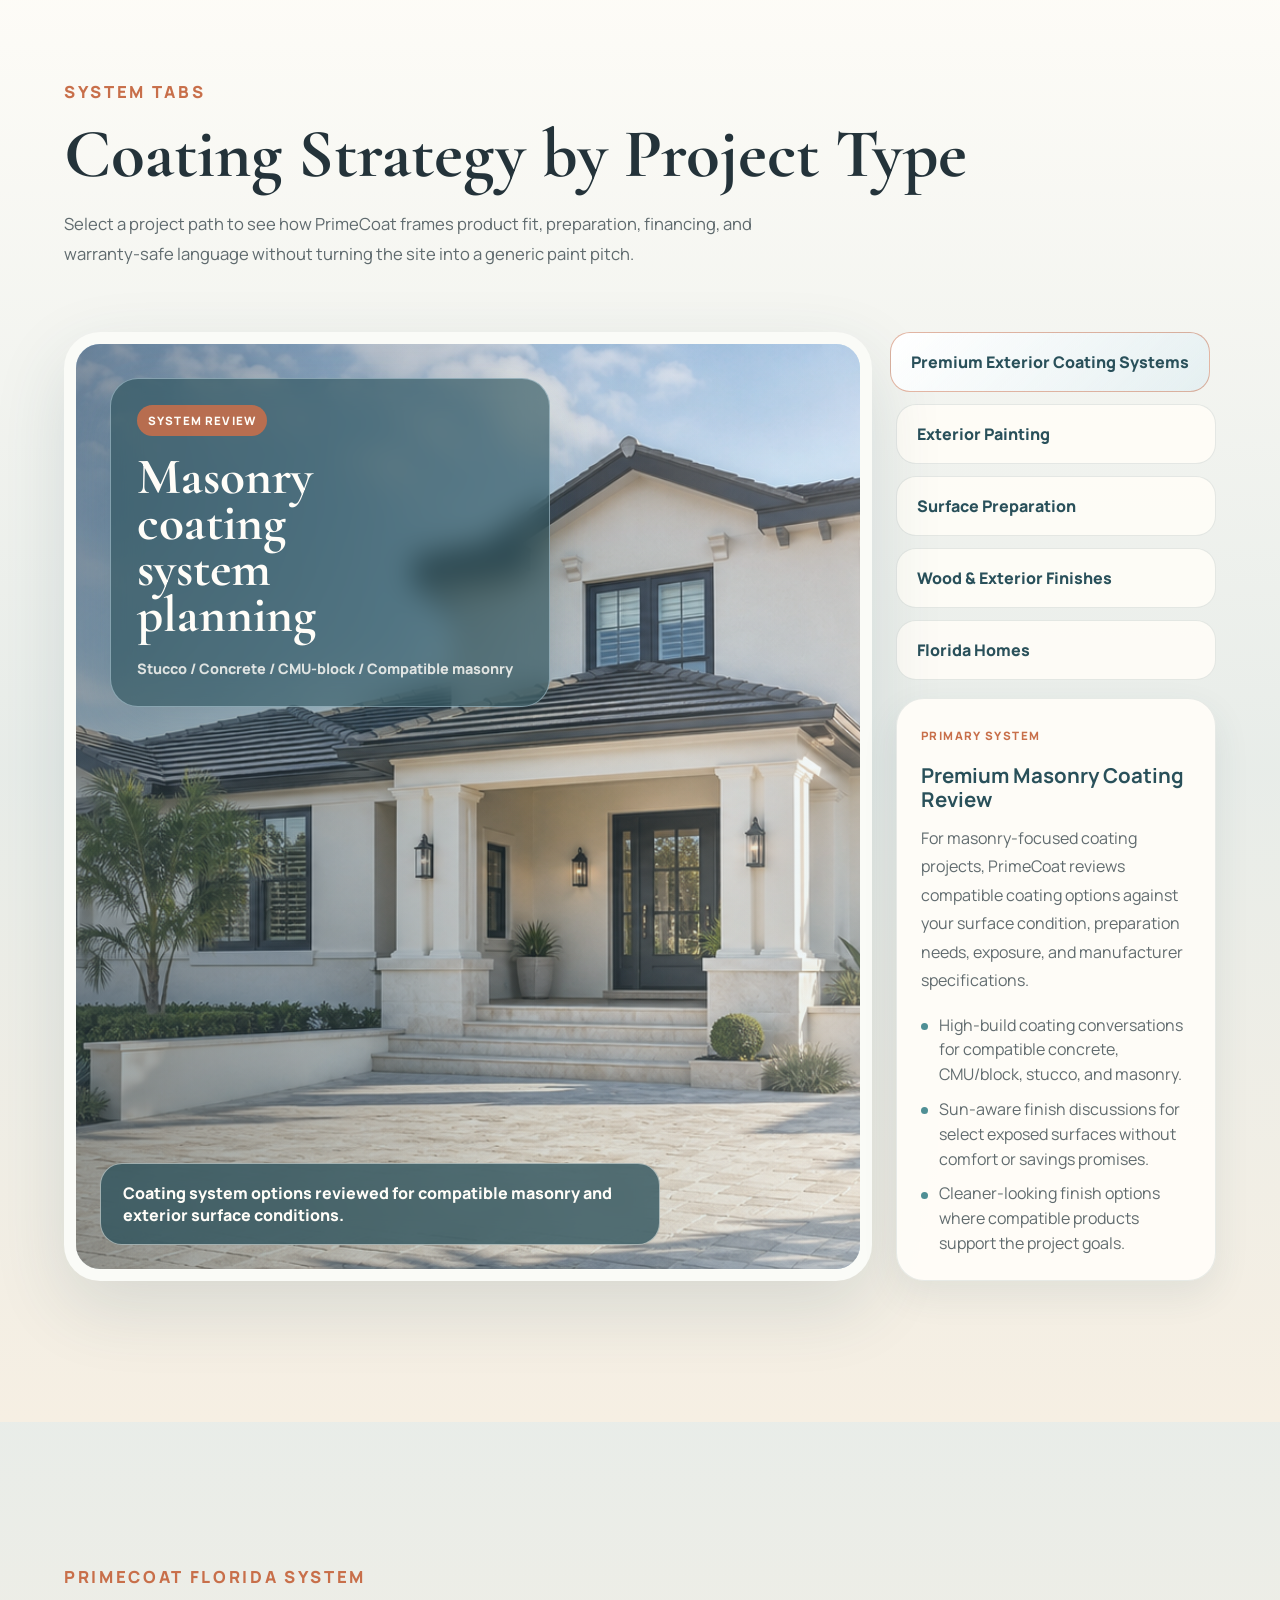
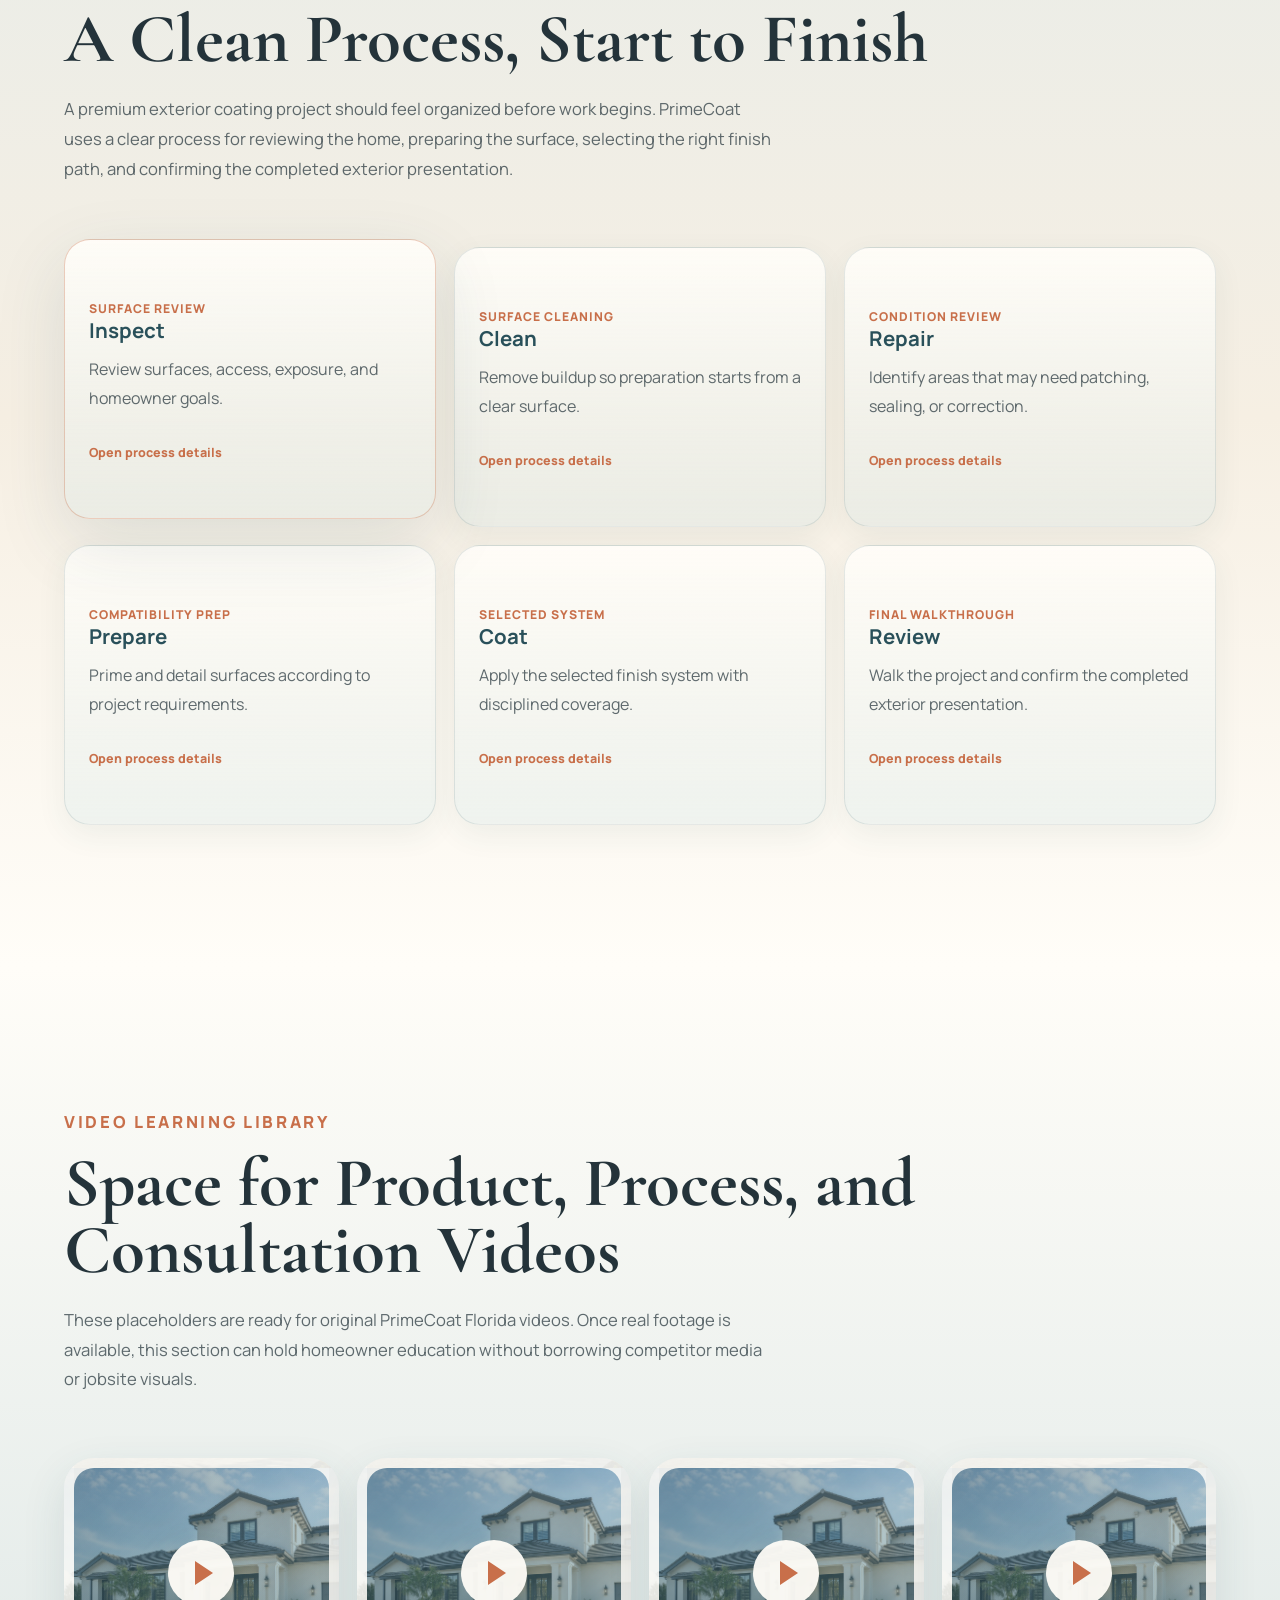
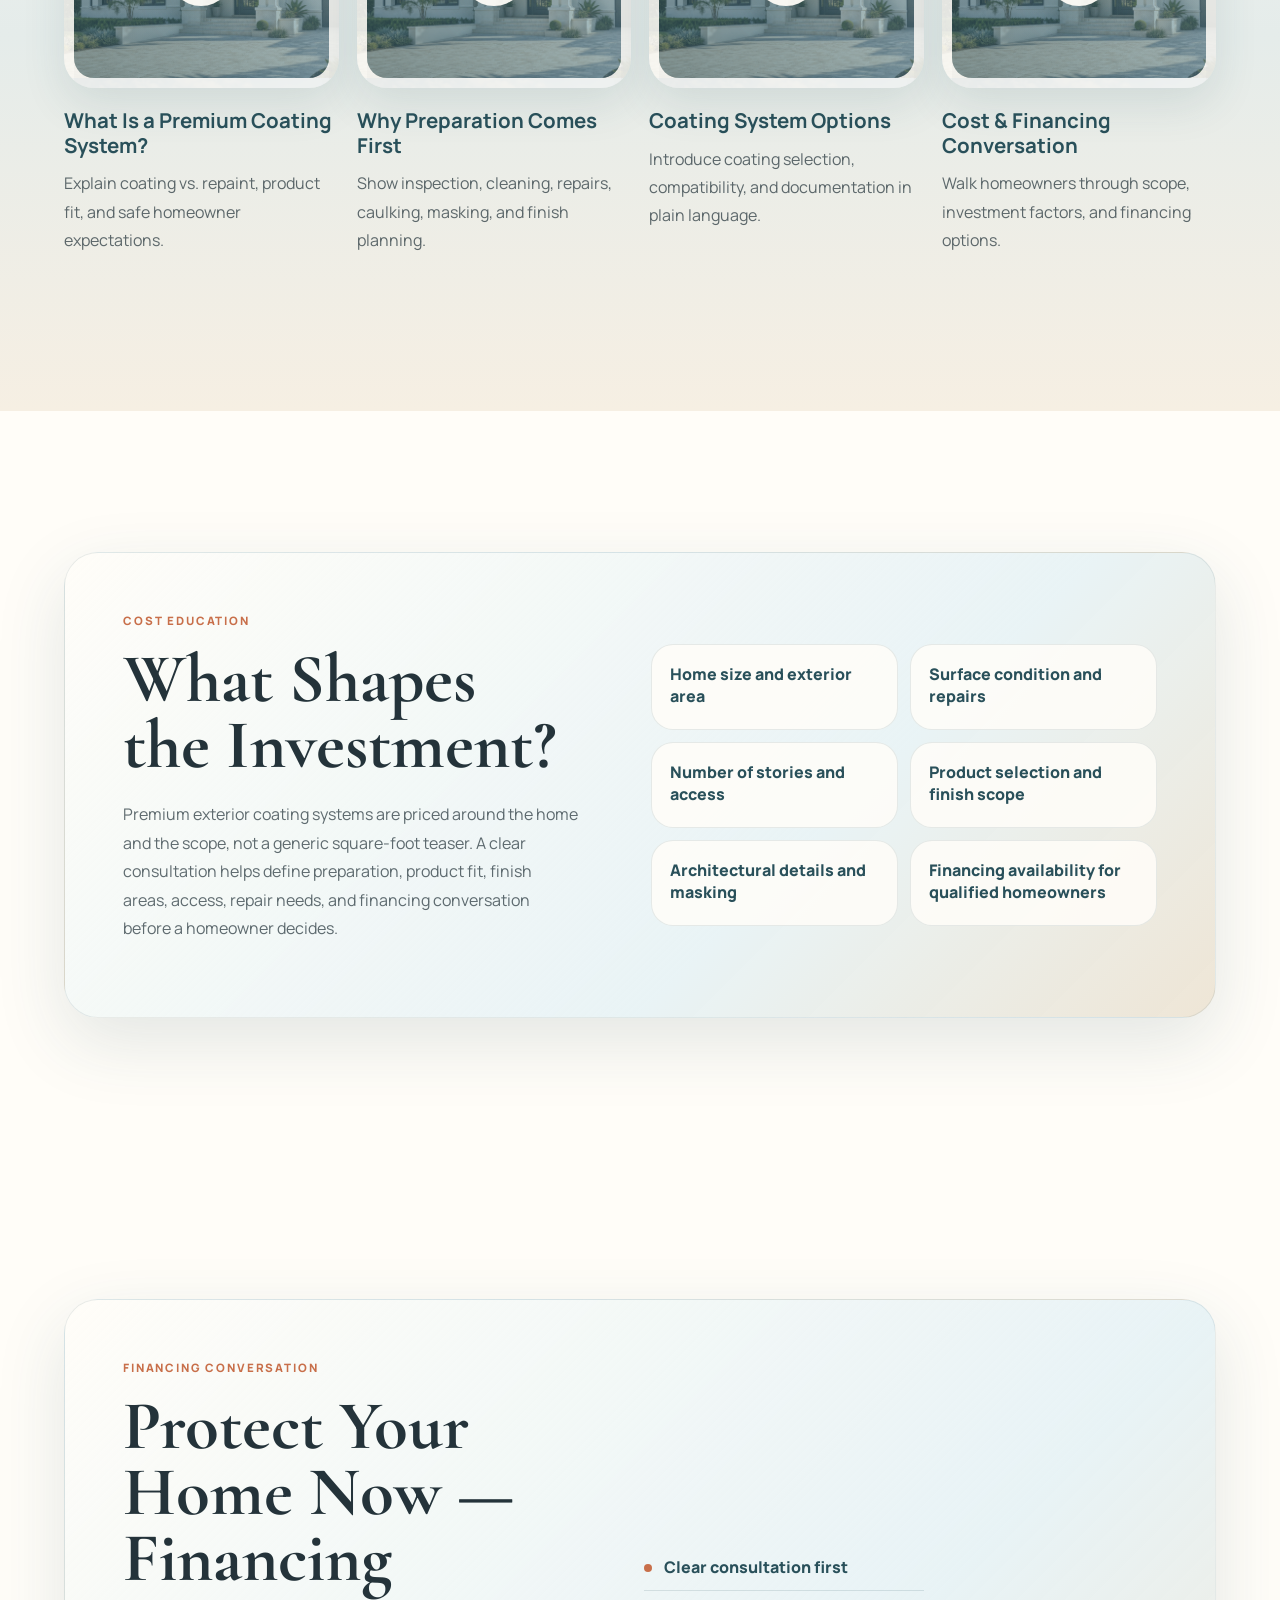
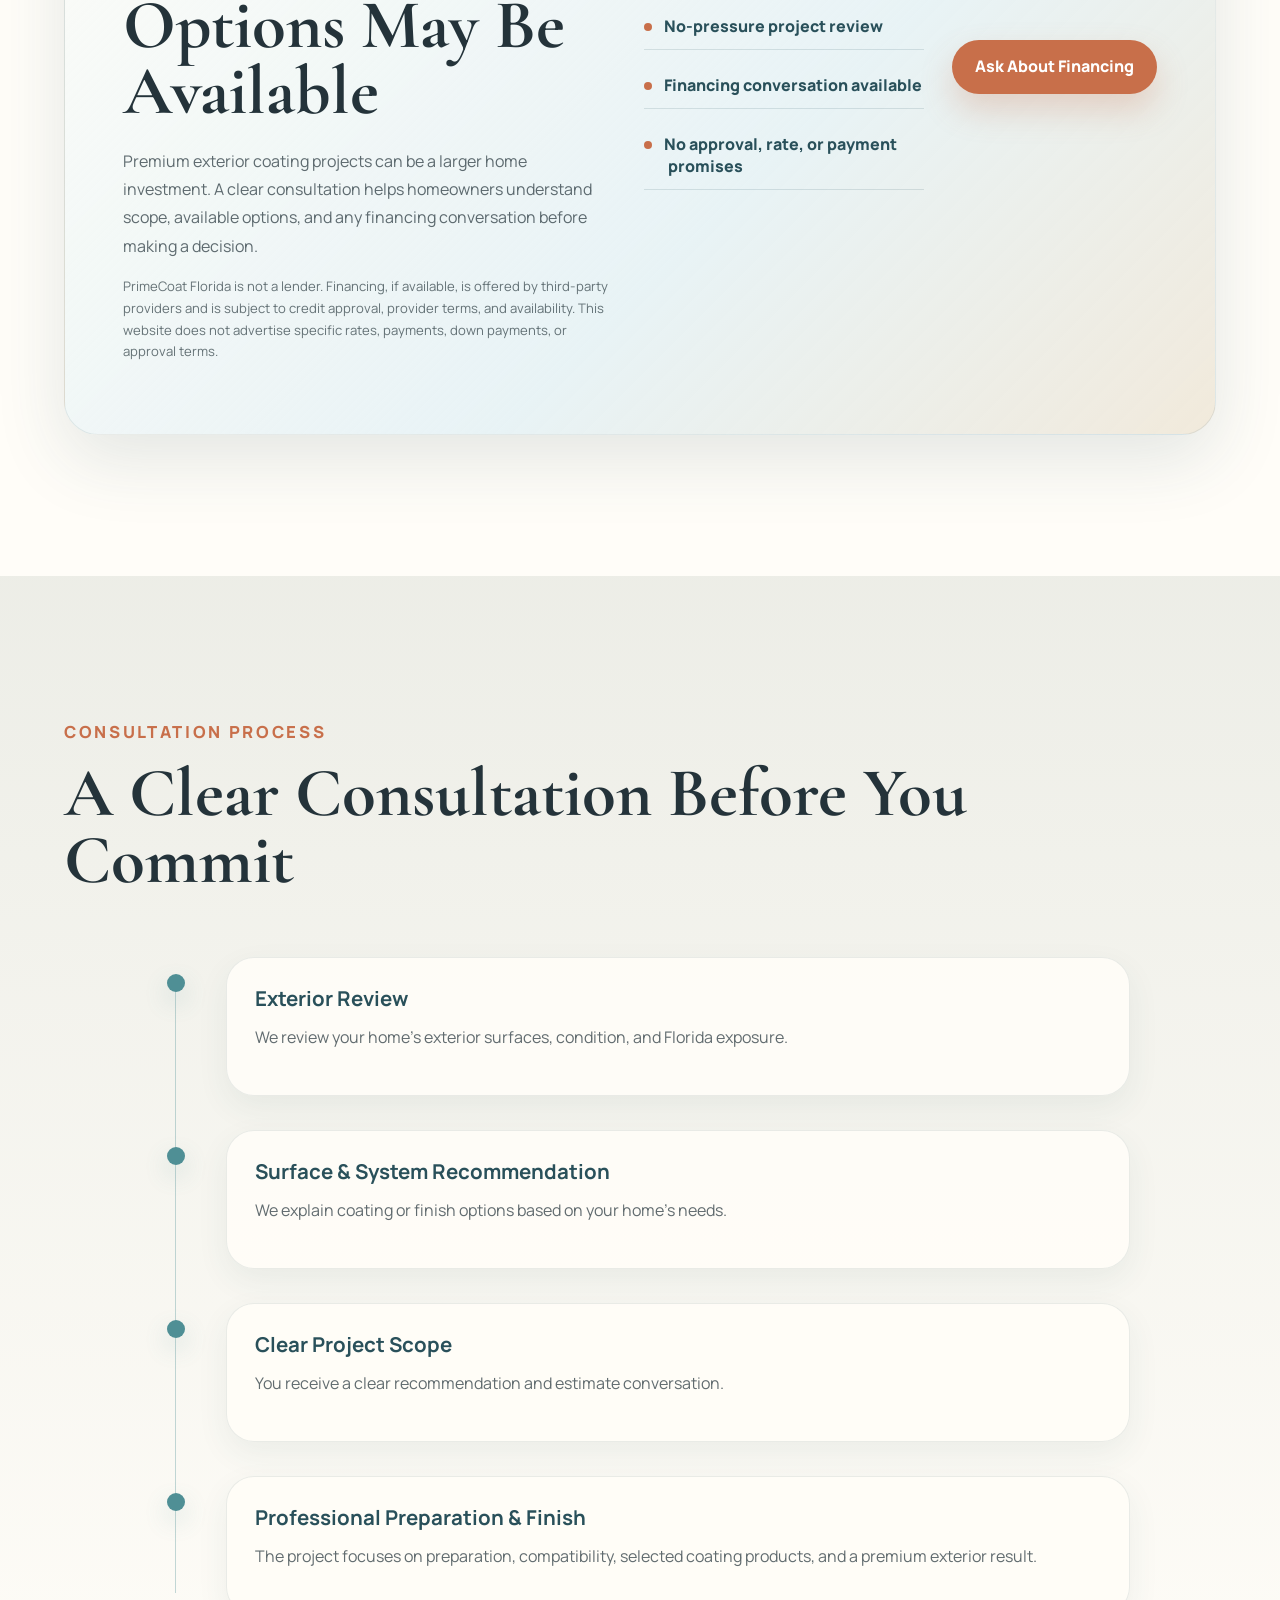
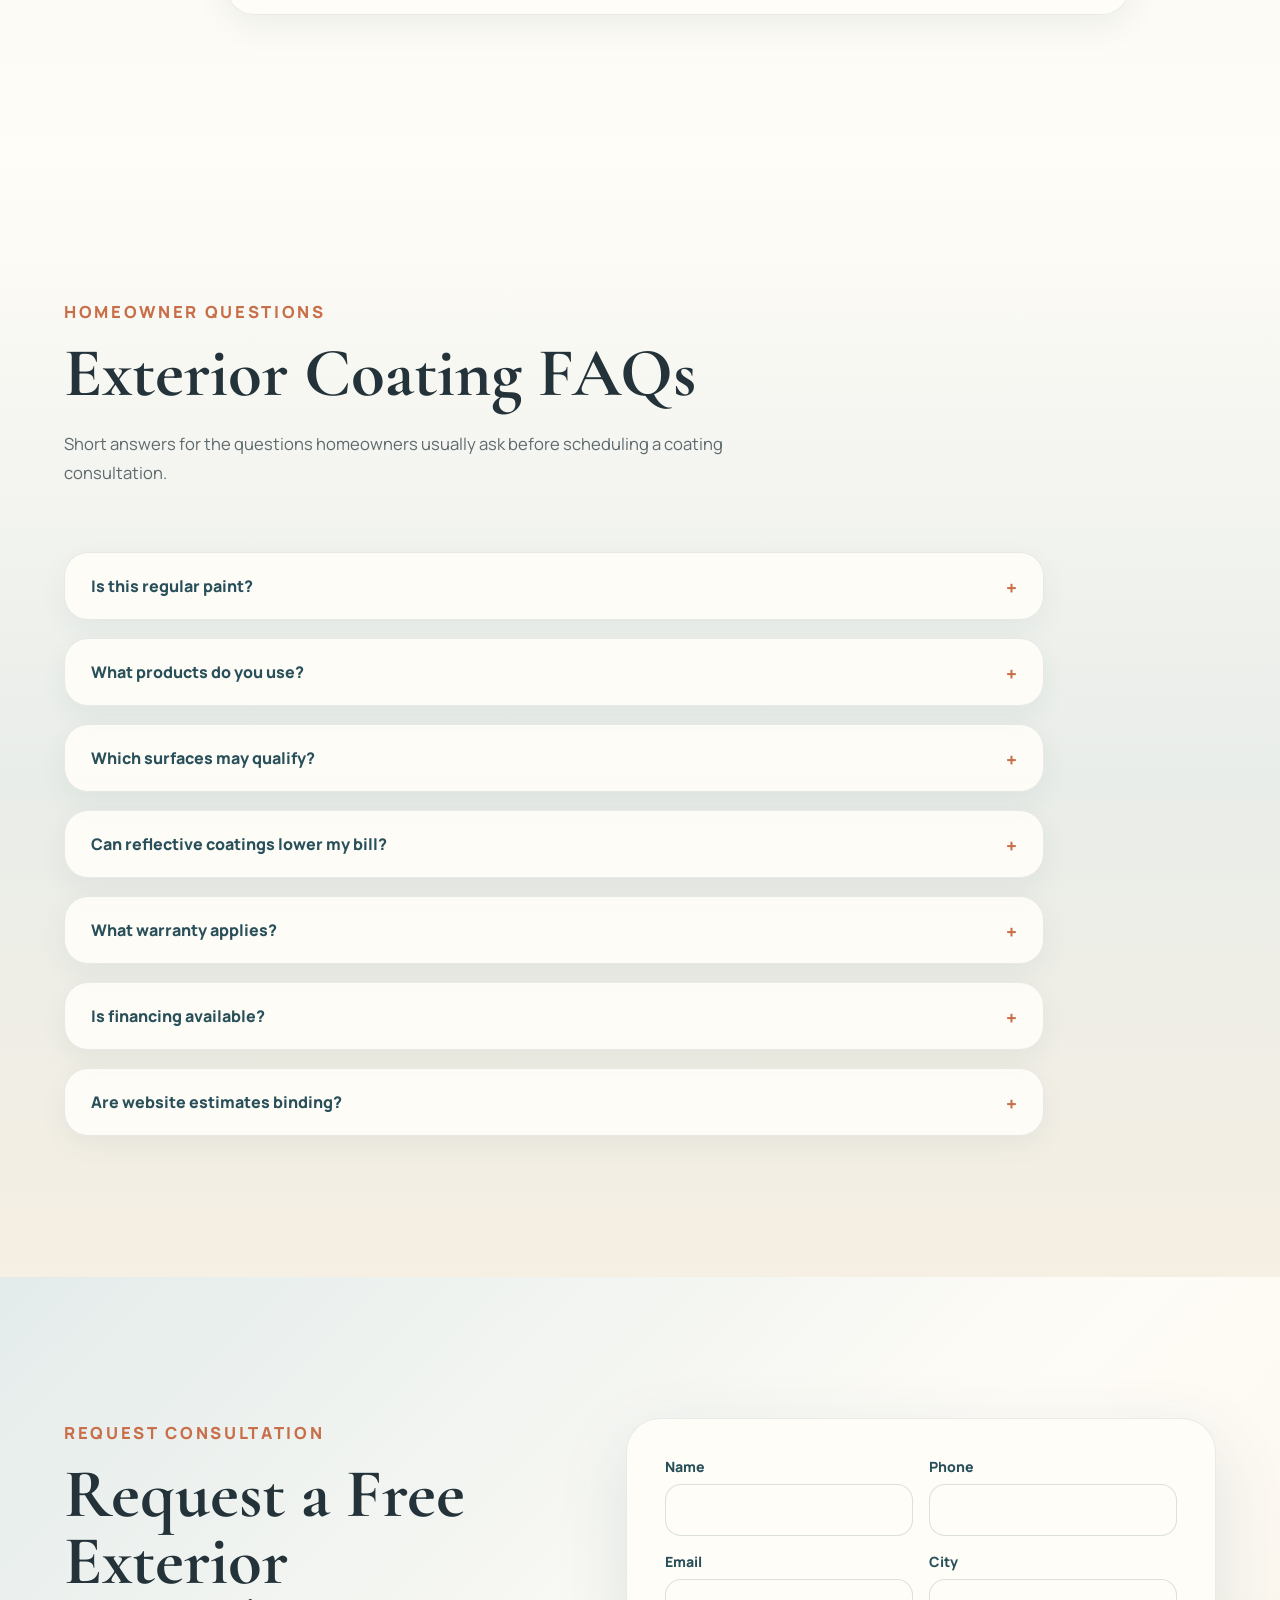
==== commit e2ce56cf: "Remove card numbers and add footer phone" ====
--- a/index.html
+++ b/index.html
@@ -79,17 +79,14 @@
         </div>
         <div class="difference-grid">
           <article class="premium-card">
-            <span>01</span>
             <h3>Preparation Before Finish</h3>
             <p>Surface review, cleaning, detail work, and preparation shape the finished result.</p>
           </article>
           <article class="premium-card elevated">
-            <span>02</span>
             <h3>Coating Selection by Surface</h3>
             <p>Recommendations are selected around surface condition, compatibility, and project goals.</p>
           </article>
           <article class="premium-card">
-            <span>03</span>
             <h3>Long-Term Curb Appeal Focus</h3>
             <p>The goal is a refined exterior finish that helps preserve the home's appearance.</p>
           </article>
@@ -196,22 +193,18 @@
           </article>
           <div class="learning-grid">
             <article>
-              <span>01</span>
               <h3>Coating vs. Repaint</h3>
               <p>A coating system conversation considers surface condition, product compatibility, prep, film build, and finish goals.</p>
             </article>
             <article>
-              <span>02</span>
               <h3>Testing Topics</h3>
               <p>Wind-driven rain, UV exposure, alkali resistance, dirt pickup, adhesion, and mildew resistance are discussed through product documentation.</p>
             </article>
             <article>
-              <span>03</span>
               <h3>Repair Scope</h3>
               <p>Cracks, chalking, loose coating, failing caulk, stucco damage, and wood details are identified before product selection.</p>
             </article>
             <article>
-              <span>04</span>
               <h3>Warranty Language</h3>
               <p>Warranty terms are reviewed from the applicable product and project documents after the final system is selected.</p>
             </article>
@@ -851,6 +844,9 @@
         informational and is not a contract, warranty, financing offer, insurance advice, engineering opinion, or final
         product recommendation.
       </p>
+      <p class="footer-phone">
+        Call PrimeCoat Florida: <a href="tel:+19412585639">+1 (941) 258-5639</a>
+      </p>
     </footer>
 
     <script src="script.js"></script>
--- a/styles.css
+++ b/styles.css
@@ -429,11 +429,6 @@
   box-shadow: 0 24px 70px rgba(41, 80, 90, 0.14);
 }
 
-.premium-card span {
-  color: var(--palm-slate);
-  font-weight: 900;
-}
-
 .systems {
   display: grid;
   grid-template-columns: minmax(0, 0.95fr) minmax(360px, 0.8fr);
@@ -1588,6 +1583,20 @@
   font-size: 0.9rem;
 }
 
+.footer-phone {
+  grid-column: 1 / -1;
+  margin: 8px 0 0;
+  padding-top: 24px;
+  border-top: 1px solid rgba(255, 253, 248, 0.16);
+  color: rgba(255, 253, 248, 0.78);
+  font-weight: 800;
+  text-align: center;
+}
+
+.footer-phone a {
+  color: var(--soft-warm-white);
+}
+
 .footer-license {
   margin: 14px 0 0;
   color: rgba(255, 253, 248, 0.64);
